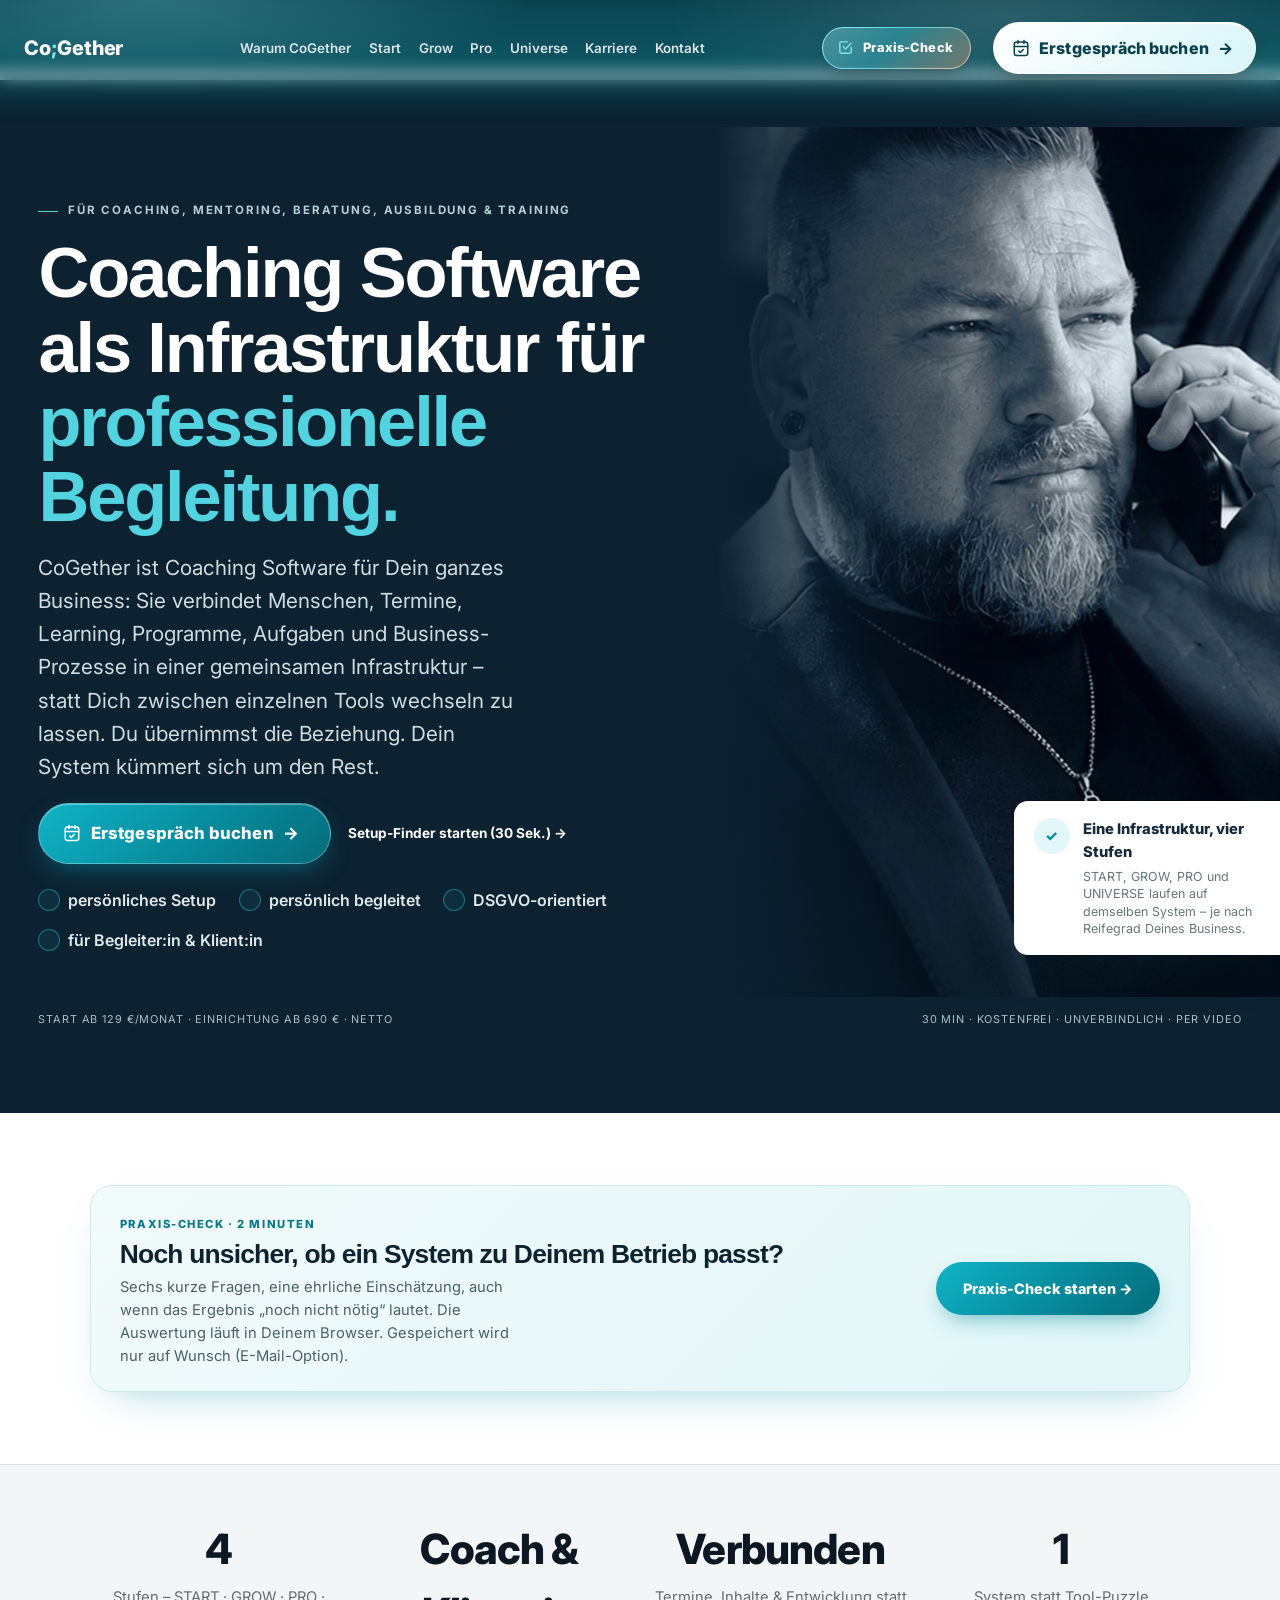
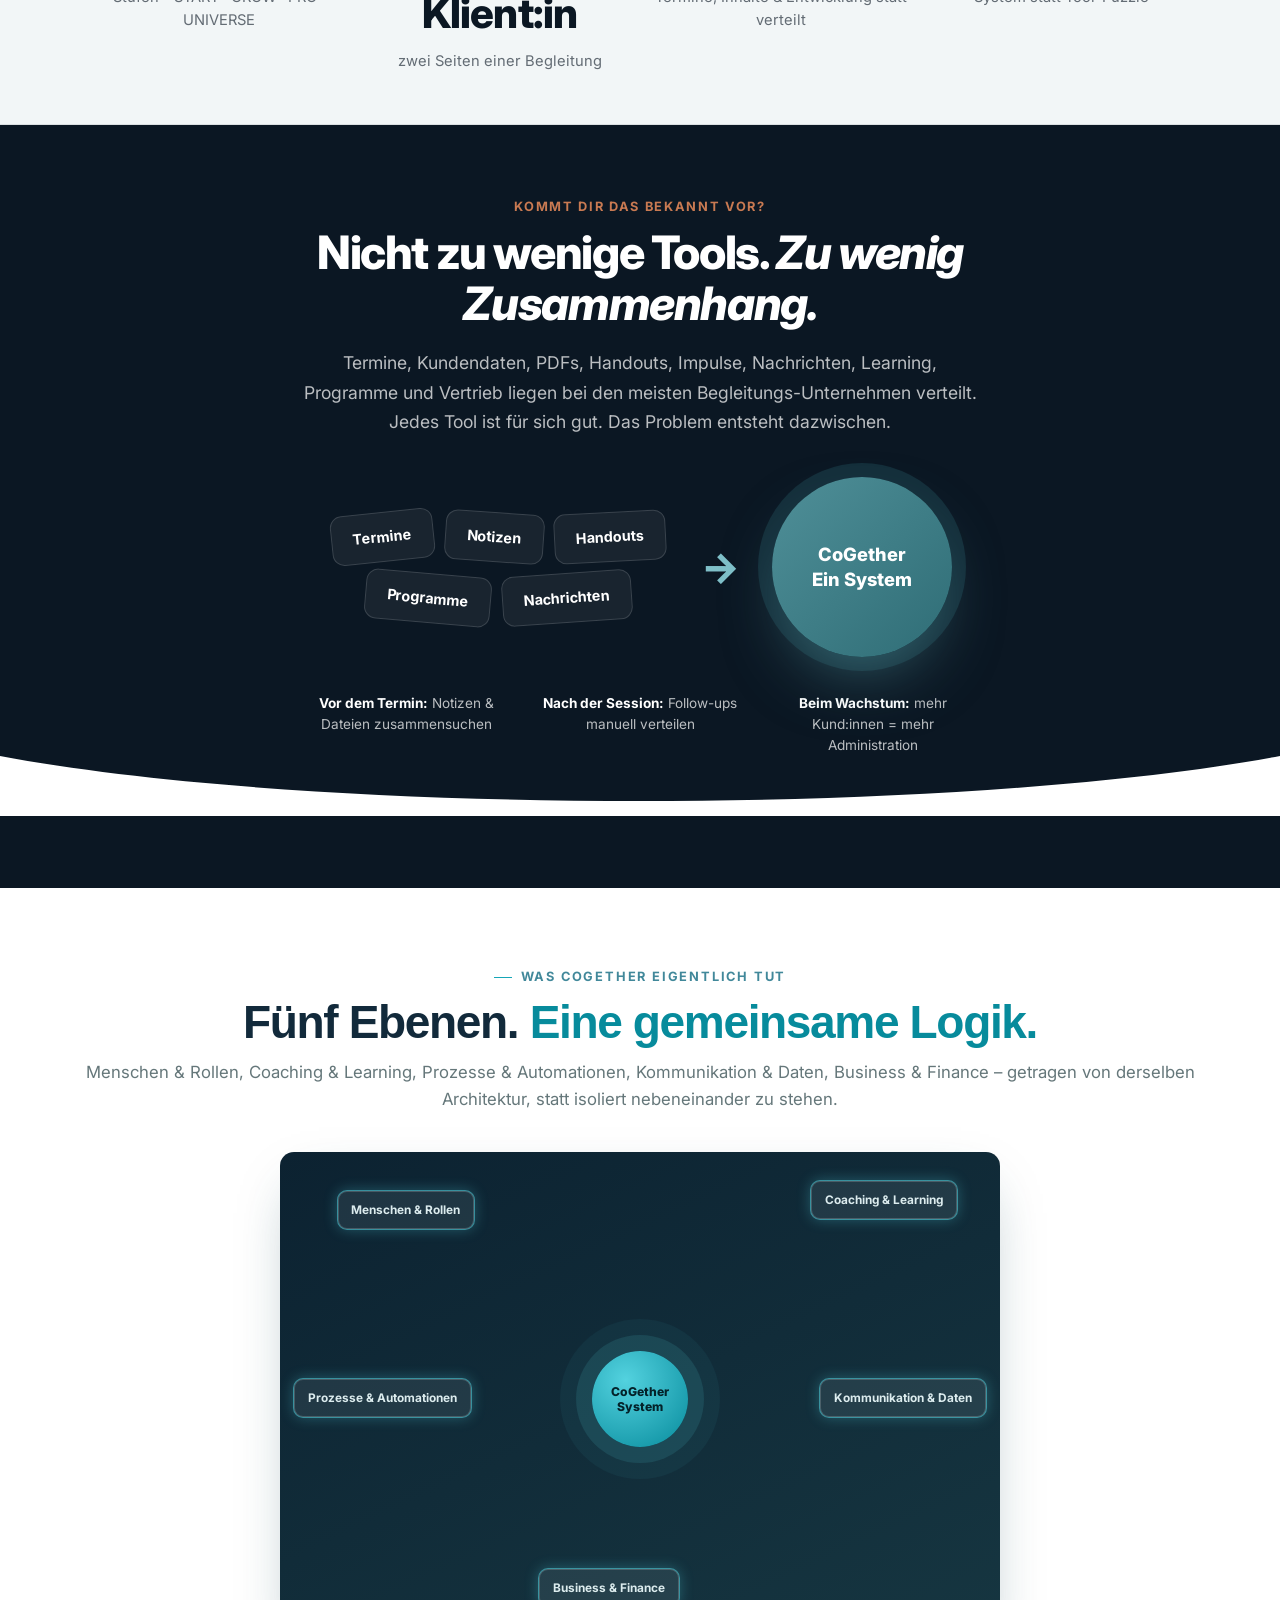
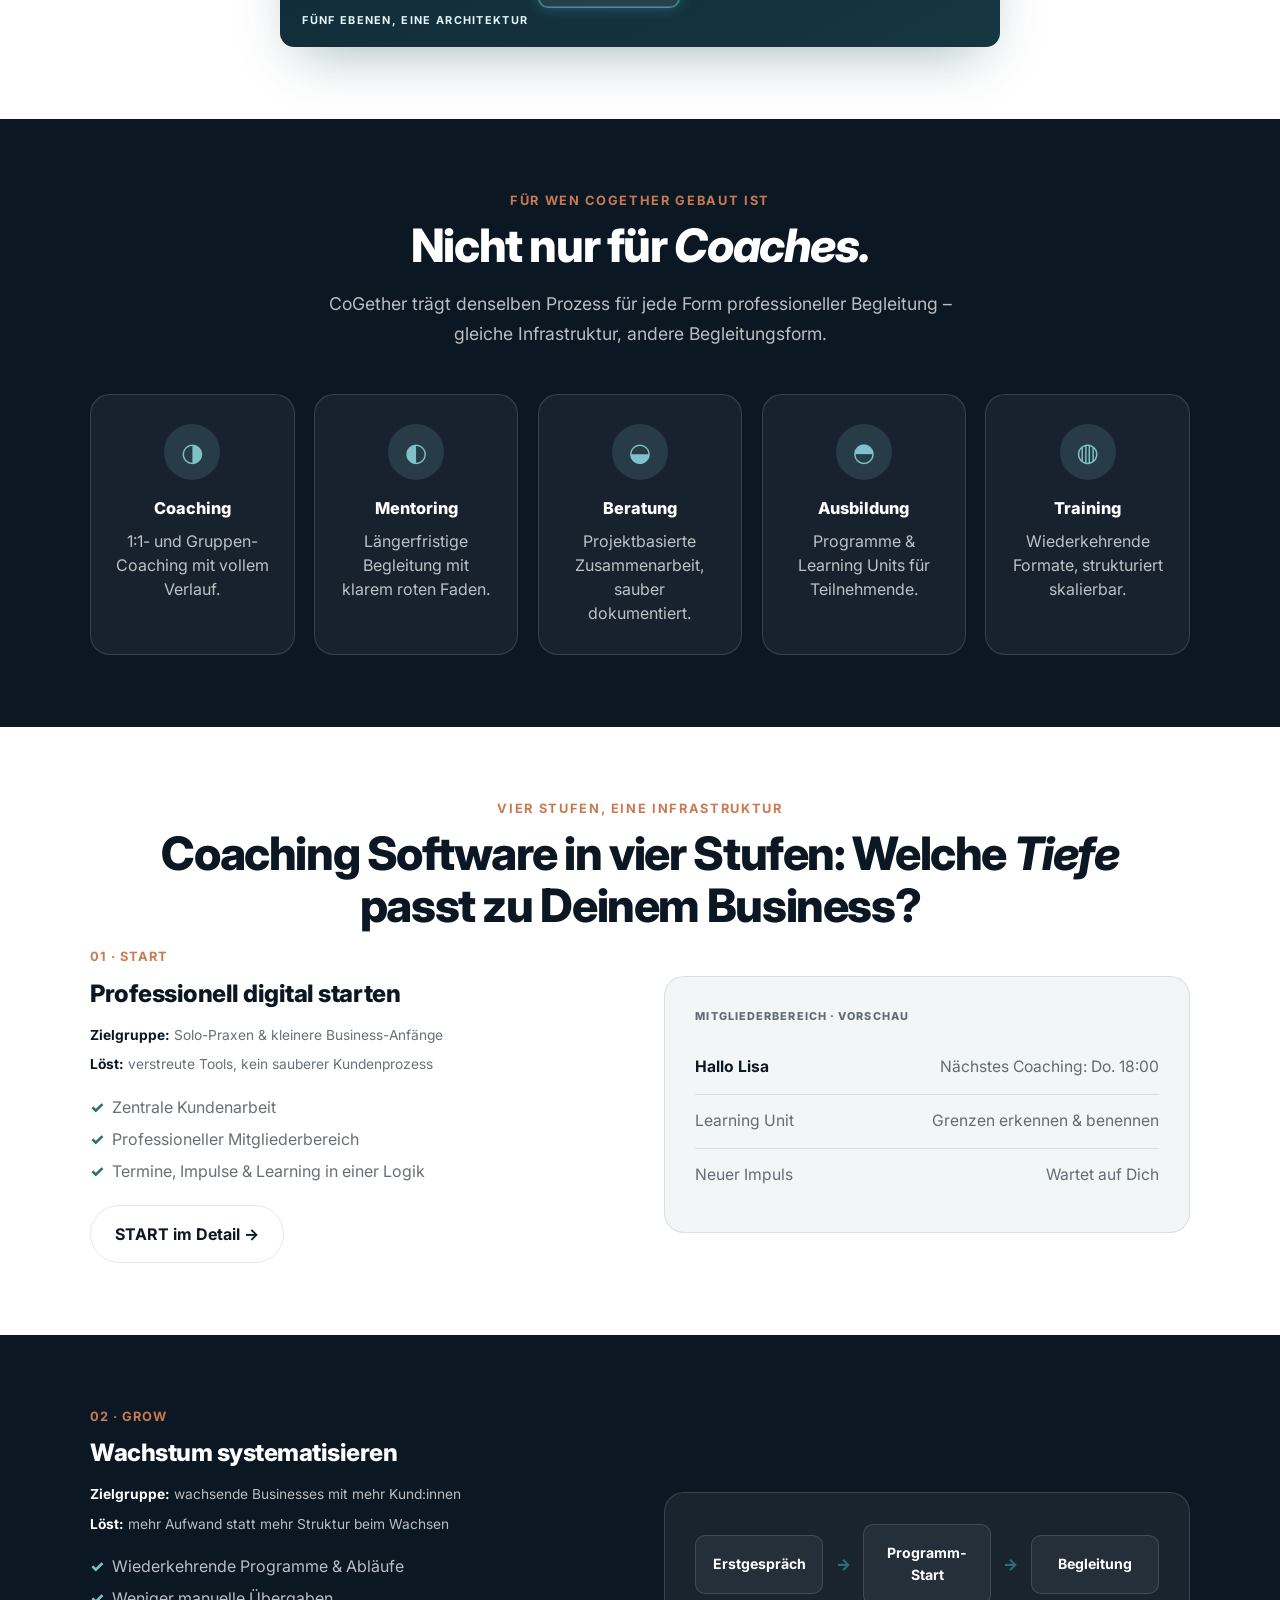
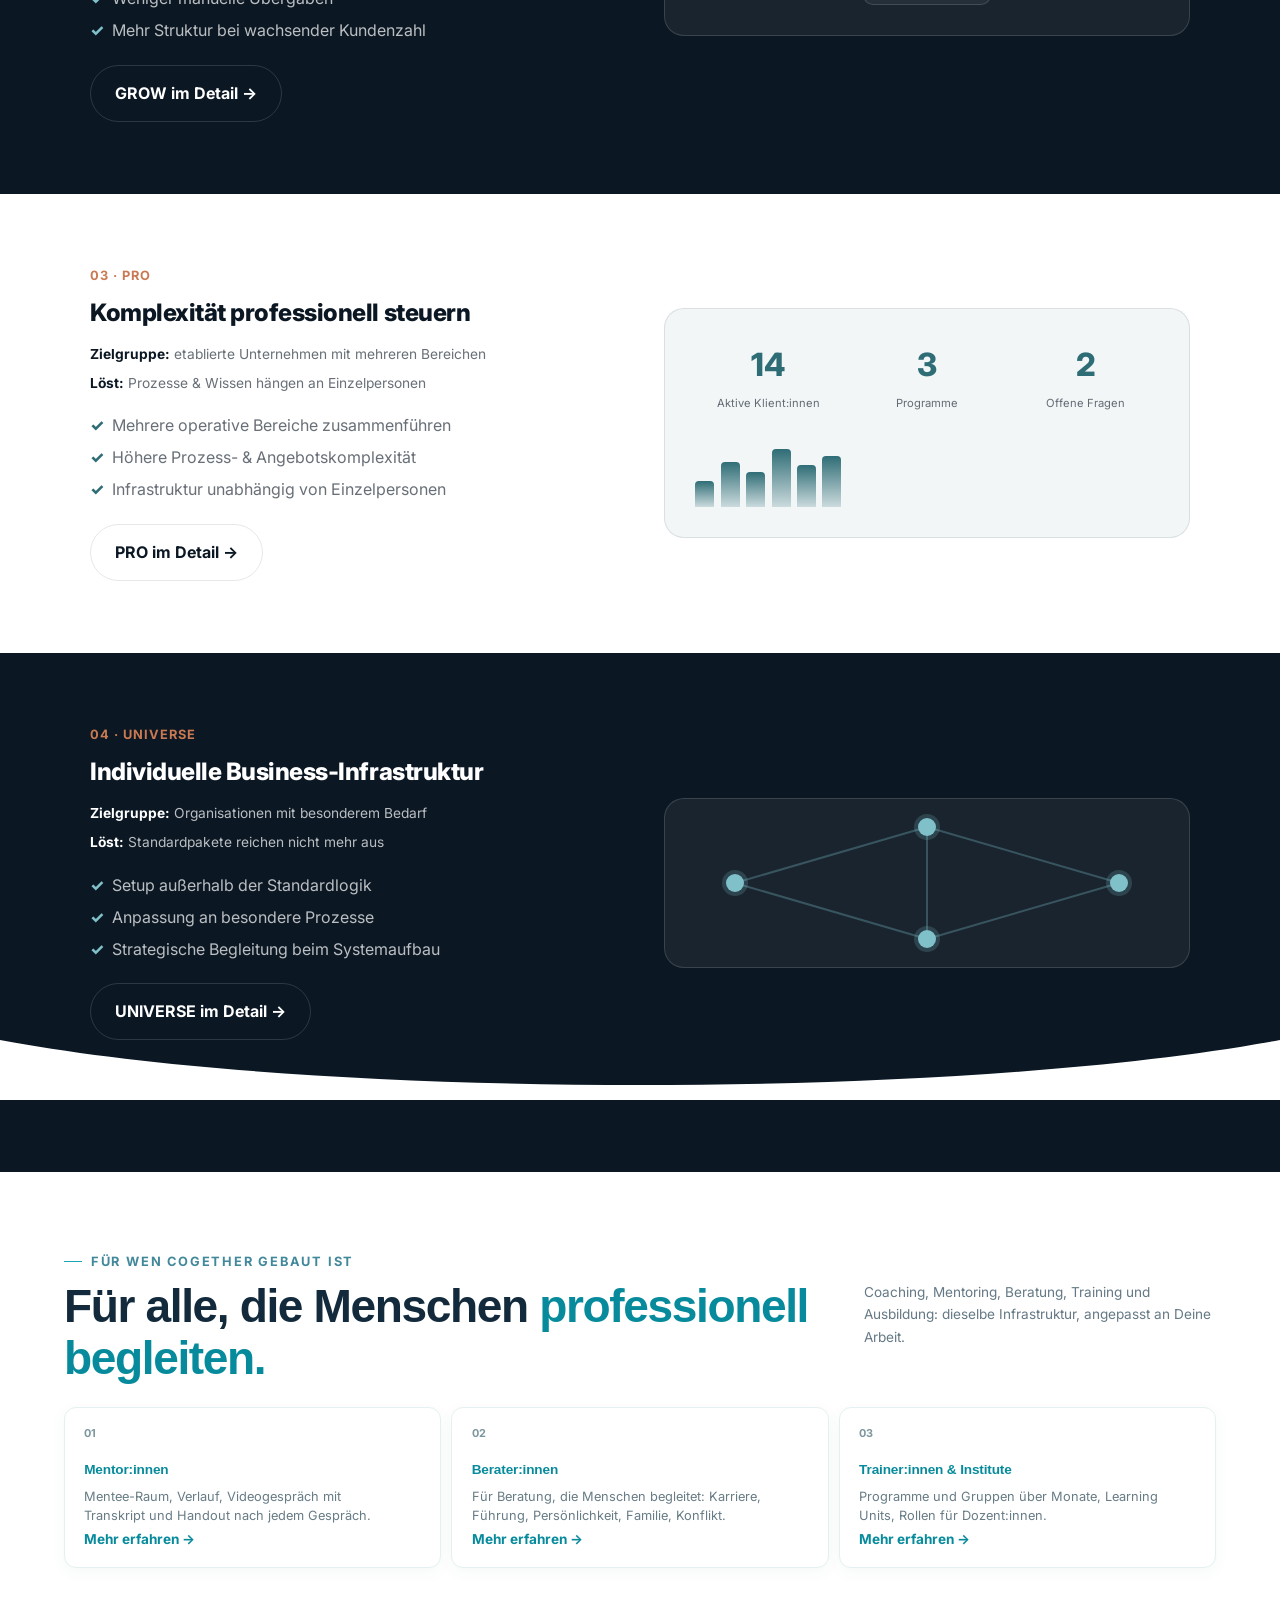
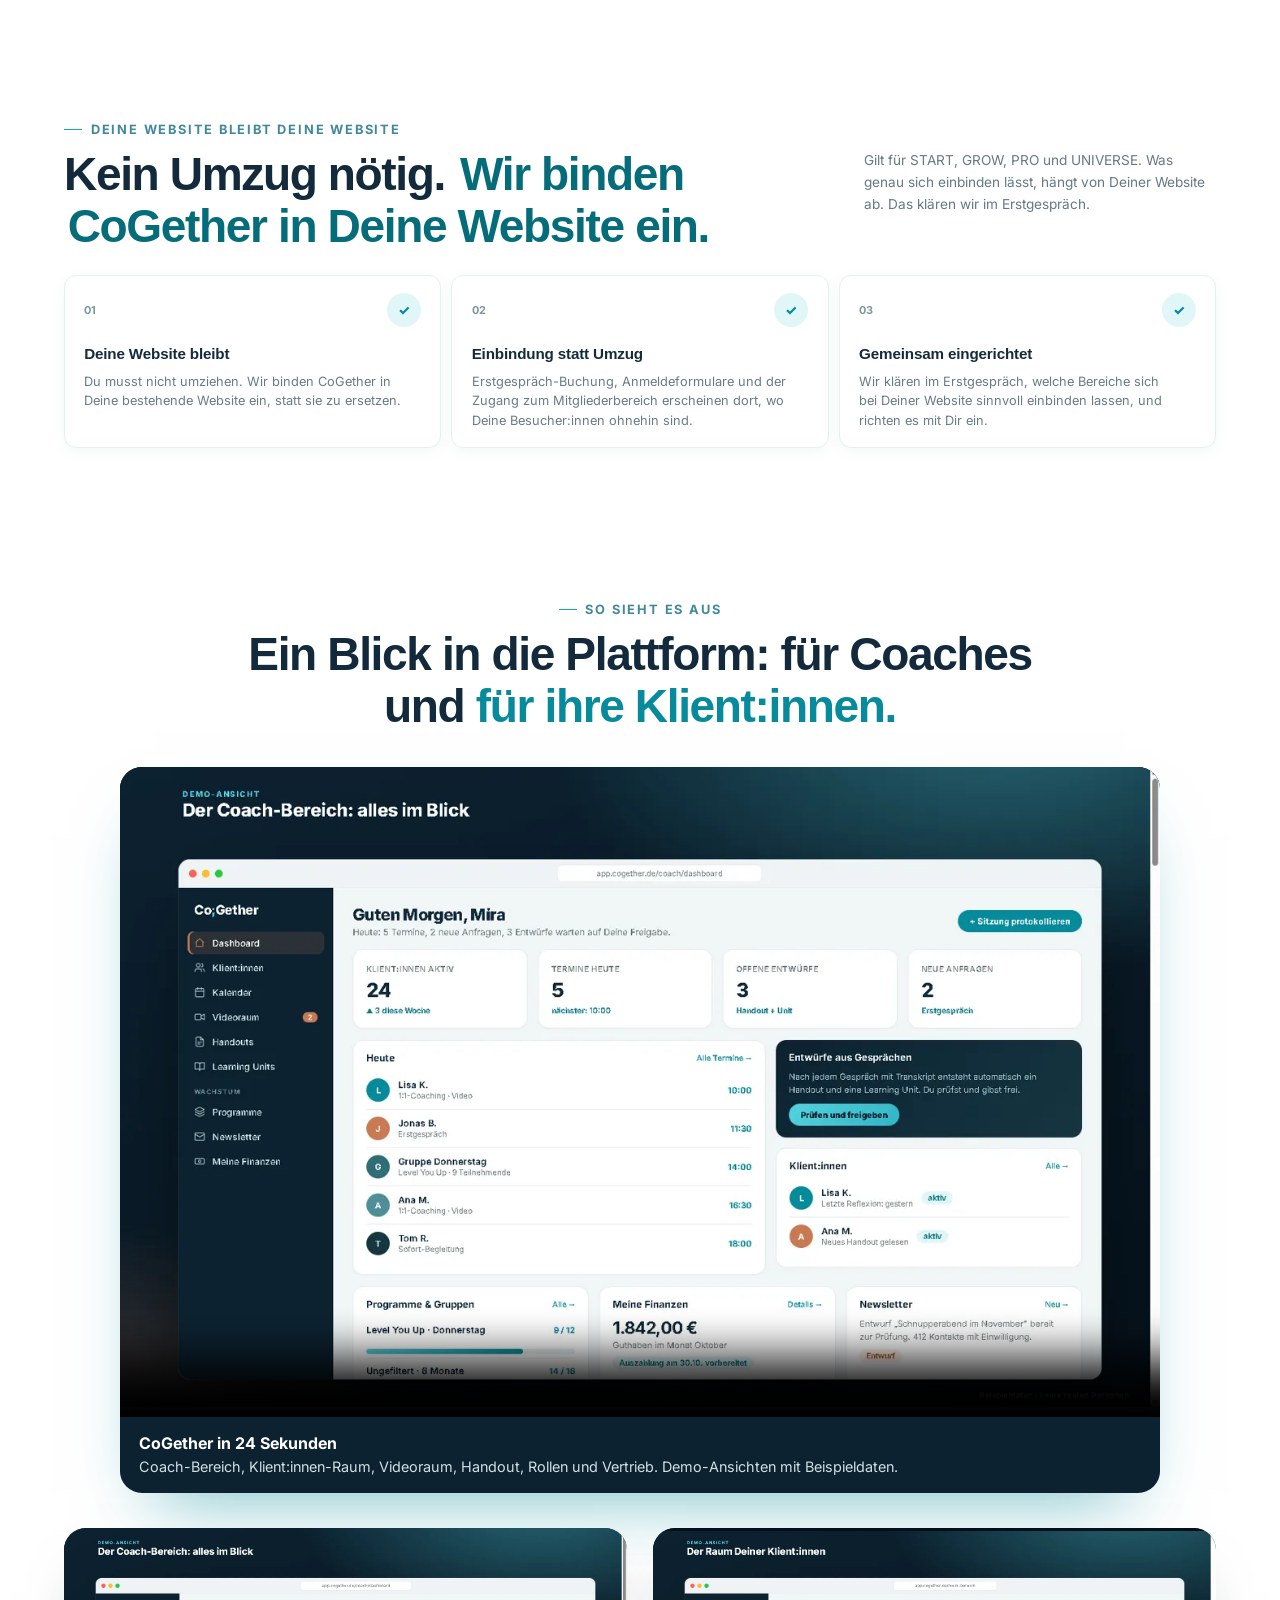
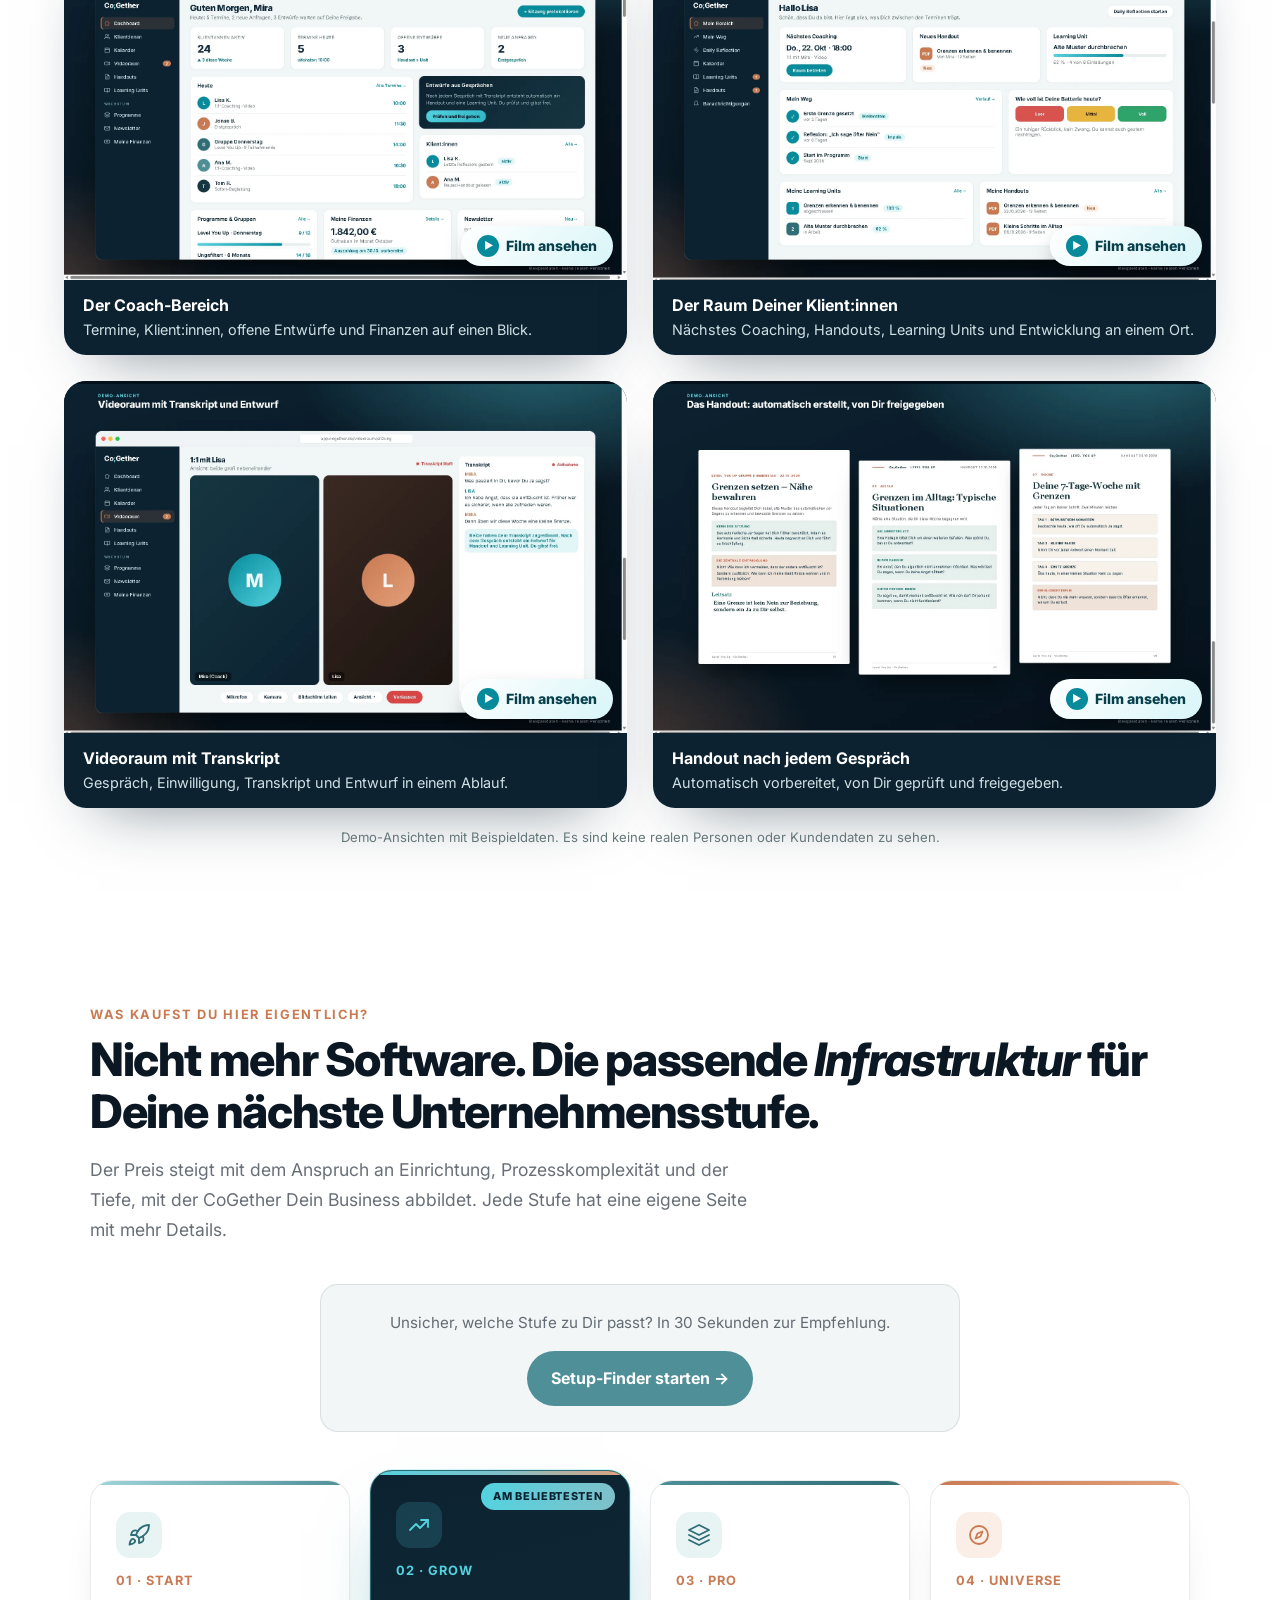
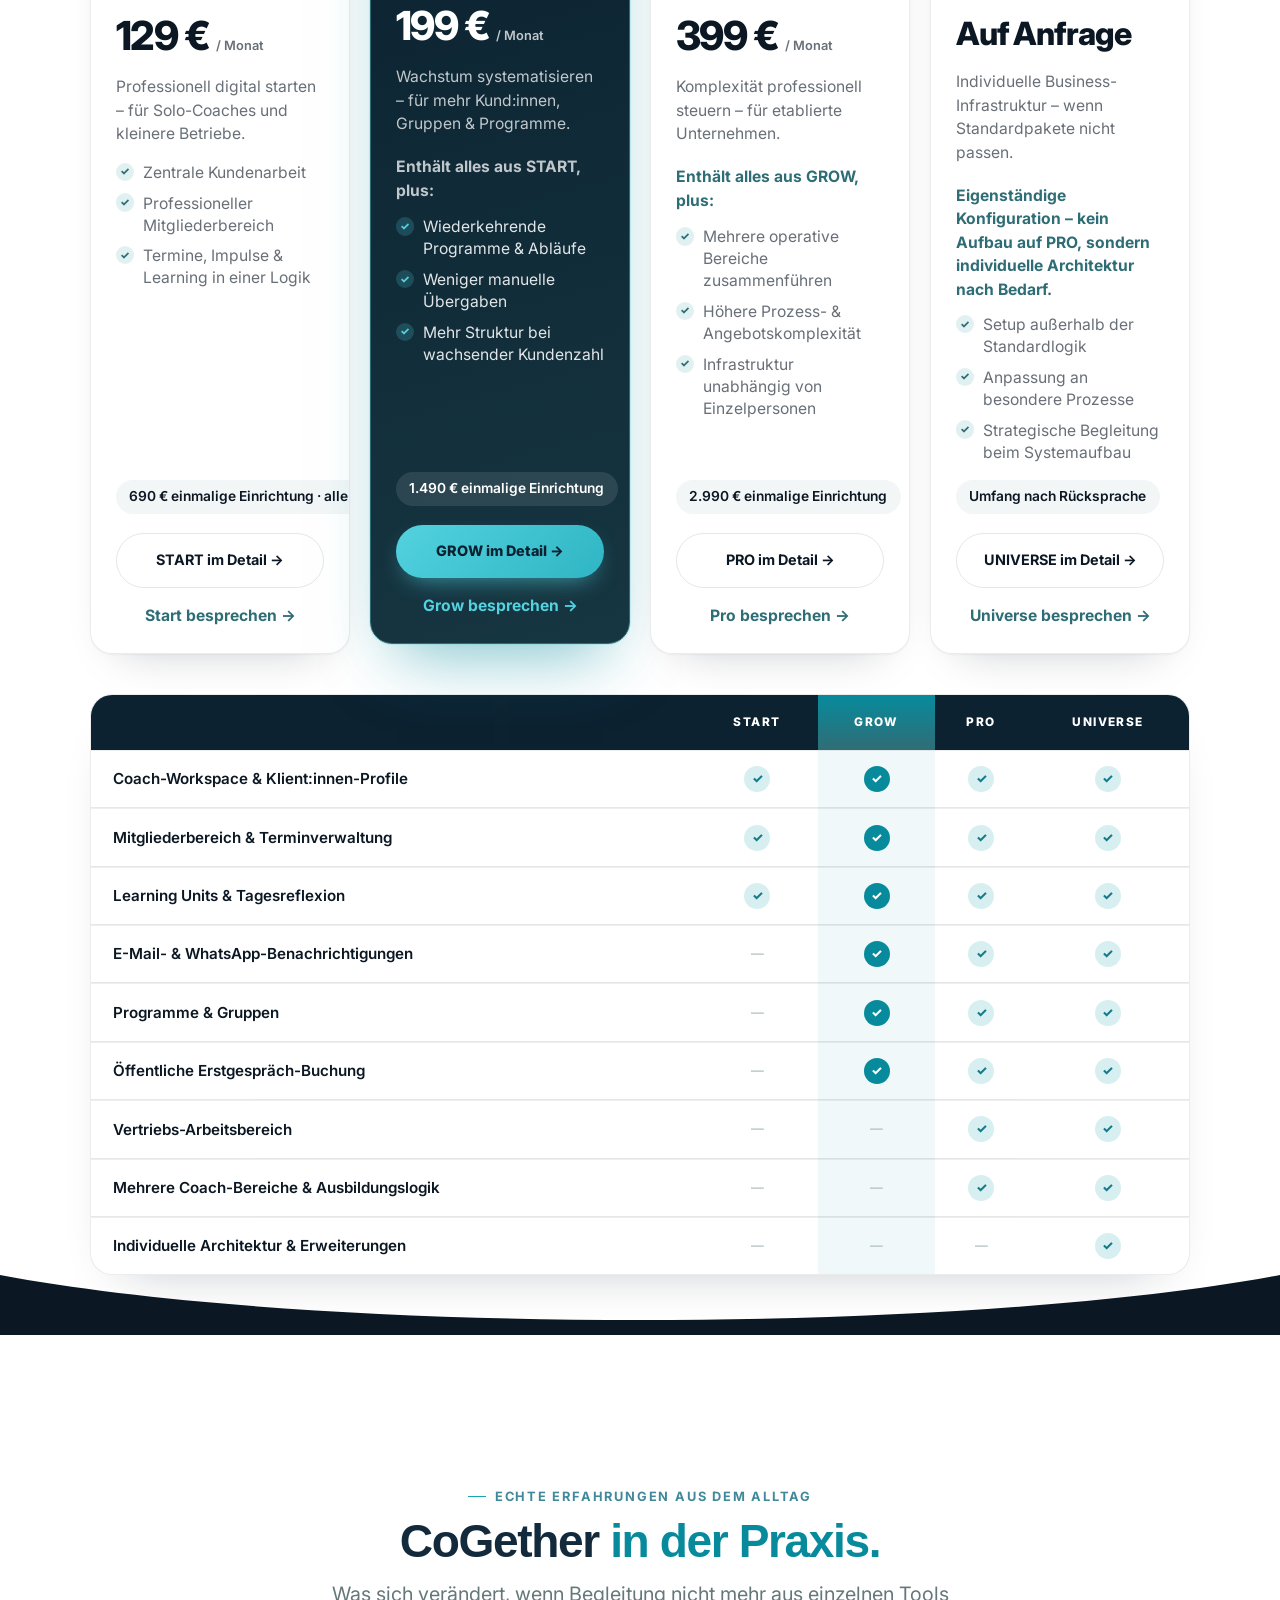
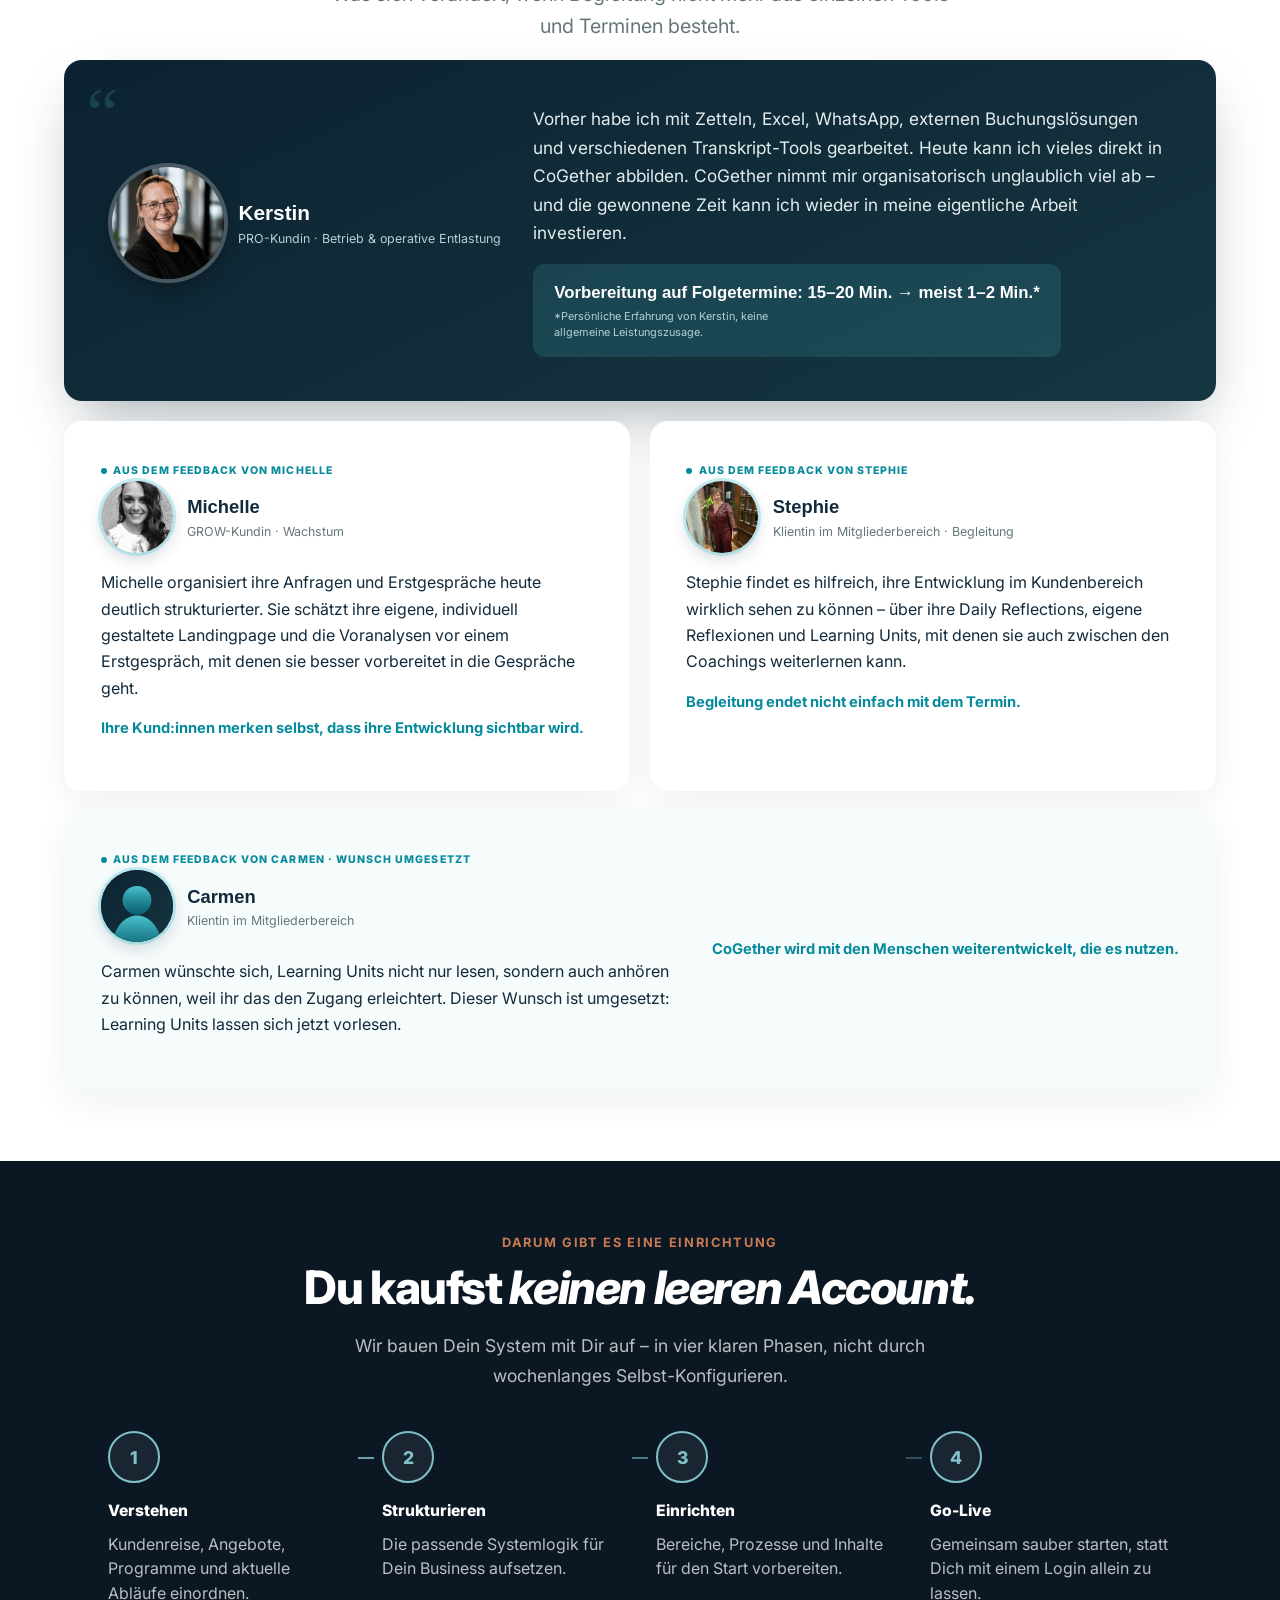
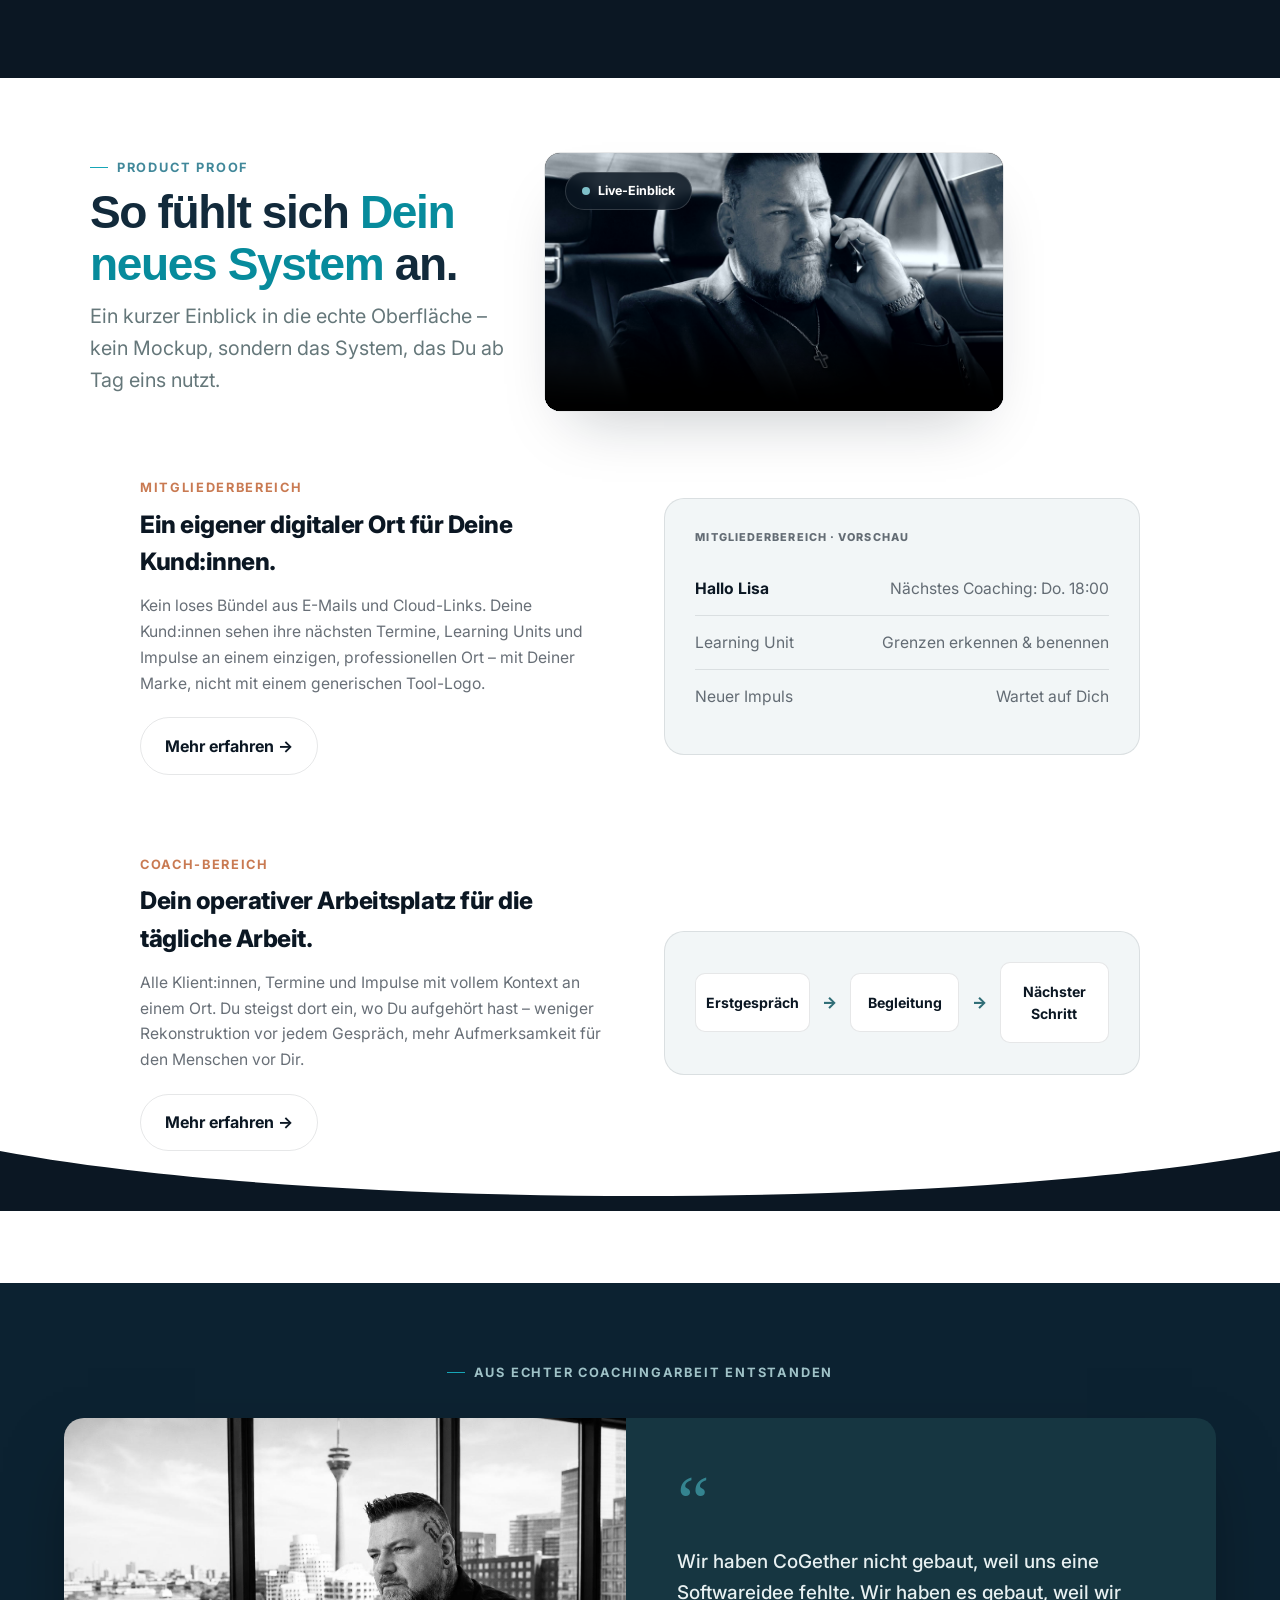
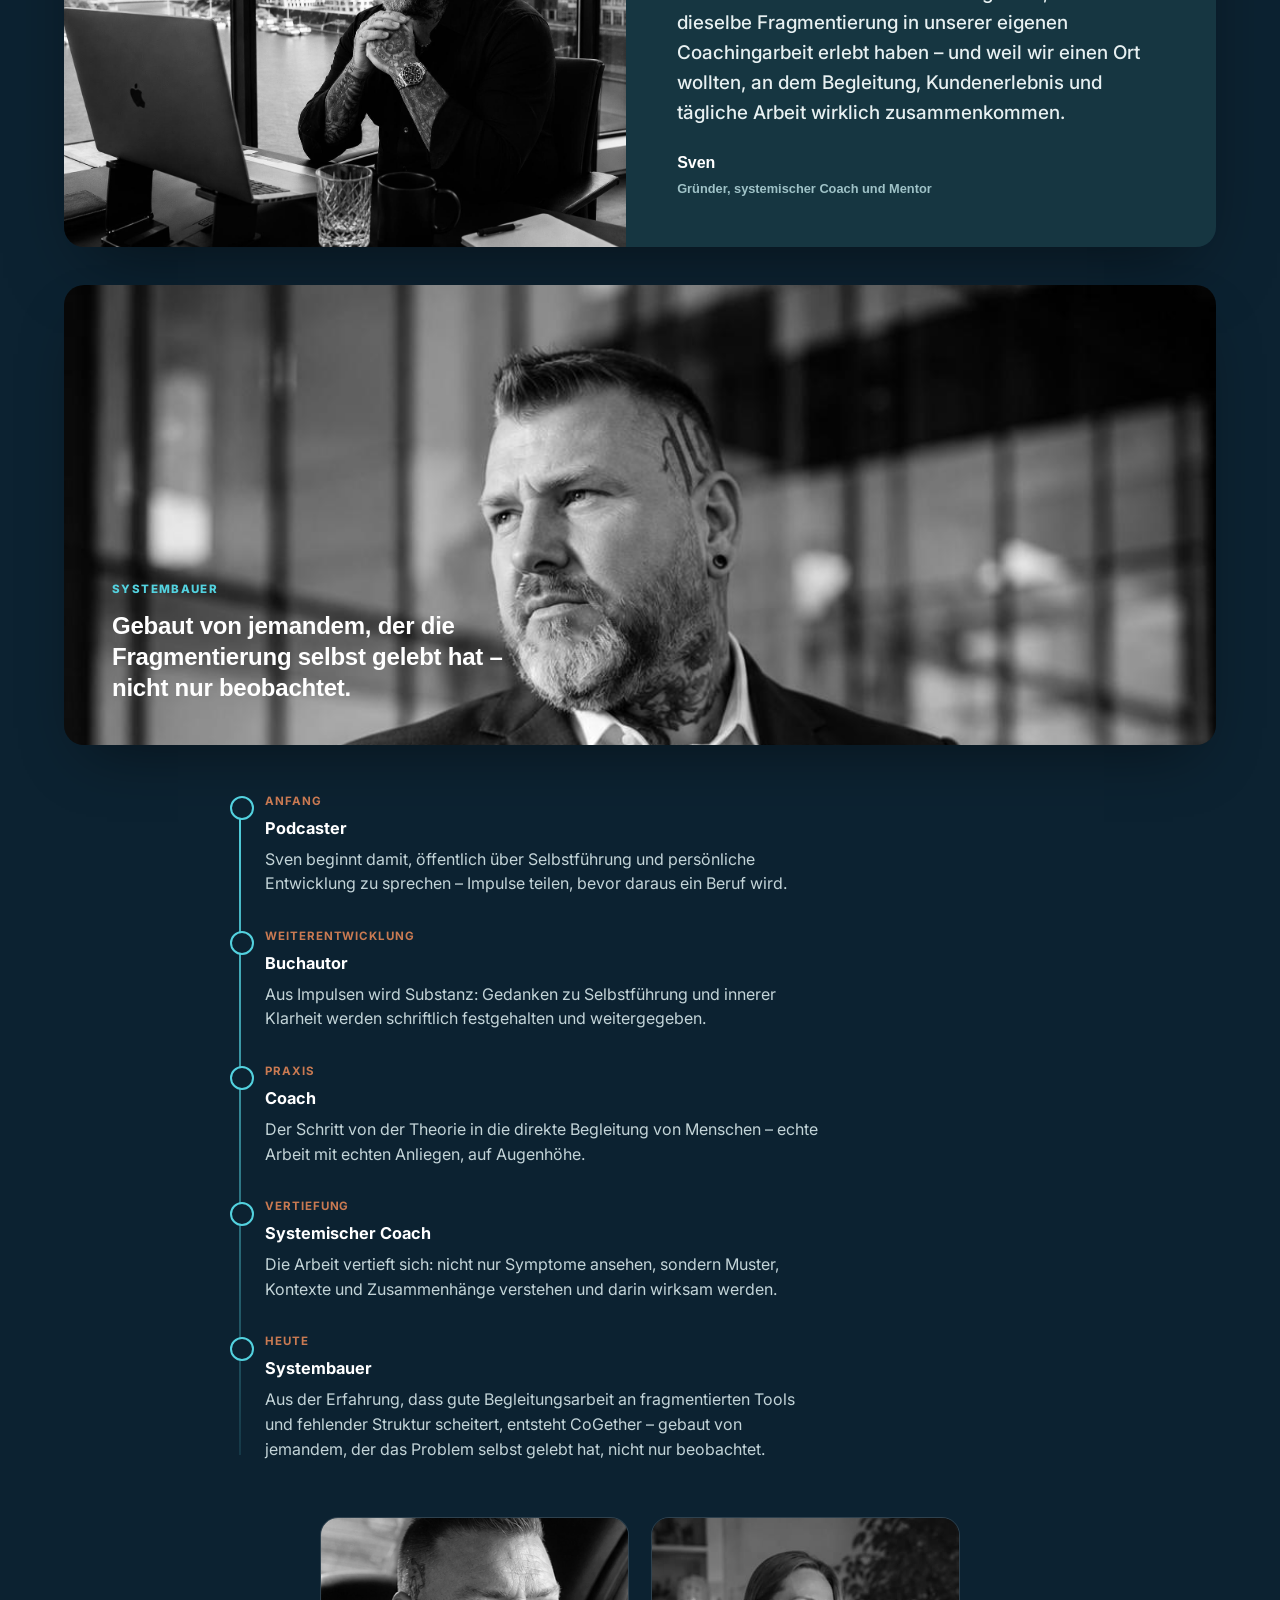
==== index.html @ 4ee47f28 "Verlinkung: Die CoGether-Welt untereinander Co-Authored-By: Claude Sonnet 5.5 <noreply@anthropic.com" ====
<!doctype html>
<html lang="de">
<head>
<meta charset="utf-8">
<meta name="viewport" content="width=device-width, initial-scale=1">
<title>Coaching Software für Coaches &amp; Berater:innen | CoGether</title>
<meta name="description" content="Coaching Software für Kund:innen, Termine, Learning, Programme und Vertrieb in einem System. Für Coaching, Mentoring, Beratung und Ausbildung. Ab 129 €/Monat."><!-- seo-pass:start -->
<meta property="og:locale" content="de_DE">
<meta property="og:type" content="website">
<meta property="og:site_name" content="CoGether Business">
<meta property="og:title" content="Coaching Software für Coaches &amp; Berater:innen | CoGether">
<meta property="og:description" content="Coaching Software für Kund:innen, Termine, Learning, Programme und Vertrieb in einem System. Für Coaching, Mentoring, Beratung und Ausbildung. Ab 129 €/Monat.">
<meta property="og:url" content="https://cogether-software.de/">
<meta property="og:image" content="https://cogether-software.de/assets/img/og-business.png">
<meta property="og:image:width" content="1200">
<meta property="og:image:height" content="630">
<meta property="og:image:alt" content="CoGether – Coaching Software für Coaches, Mentor:innen und Berater:innen">
<meta name="twitter:card" content="summary_large_image">
<meta name="twitter:title" content="Coaching Software für Coaches &amp; Berater:innen | CoGether">
<meta name="twitter:description" content="Coaching Software für Kund:innen, Termine, Learning, Programme und Vertrieb in einem System. Für Coaching, Mentoring, Beratung und Ausbildung. Ab 129 €/Monat.">
<meta name="twitter:image" content="https://cogether-software.de/assets/img/og-business.png">
<!-- seo-pass:end -->

<link rel="icon" href="/favicon.svg" type="image/svg+xml"><link rel="icon" href="/favicon.ico" sizes="48x48"><link rel="apple-touch-icon" href="/apple-touch-icon.png"><link rel="canonical" href="https://cogether-software.de/">




<link rel="preconnect" href="https://fonts.googleapis.com">
<link rel="preconnect" href="https://fonts.gstatic.com" crossorigin>
<link href="https://fonts.googleapis.com/css2?family=Inter:wght@400;500;600;700;800&display=swap" rel="stylesheet">
<link rel="stylesheet" href="/assets/style.css?v=40">

<script type="application/ld+json">
{
  "@context": "https://schema.org",
  "@type": "SoftwareApplication",
  "name": "CoGether",
  "applicationCategory": "BusinessApplication",
  "operatingSystem": "Web",
  "url": "https://cogether-software.de/",
  "offers": [
    {"@type": "Offer", "name": "Start", "price": "129", "priceCurrency": "EUR", "url": "https://cogether-software.de/start/"},
    {"@type": "Offer", "name": "Grow", "price": "199", "priceCurrency": "EUR", "url": "https://cogether-software.de/grow/"},
    {"@type": "Offer", "name": "Pro", "price": "399", "priceCurrency": "EUR", "url": "https://cogether-software.de/pro/"}
  ]
}
</script>
<script type="application/ld+json">
{
  "@context": "https://schema.org",
  "@type": "FAQPage",
  "mainEntity": [
    {
      "@type": "Question",
      "name": "Was ist Coaching Software?",
      "acceptedAnswer": {"@type": "Answer", "text": "Coaching Software bündelt, was im Coaching-Alltag sonst über viele Tools verteilt ist: Kund:innen, Termine, Notizen, Learning-Inhalte, Programme und Vertrieb. CoGether verbindet diese Bereiche in einem System – für Coaching, Mentoring, Beratung, Ausbildung und Training."}
    },
    {
      "@type": "Question",
      "name": "Für wen ist CoGether gedacht?",
      "acceptedAnswer": {"@type": "Answer", "text": "Für jede Form professioneller Begleitung – Coaching, Mentoring, Beratung, Ausbildung und Training. Nicht nur für Coaches, sondern für alle, die Menschen strukturiert begleiten."}
    },
    {
      "@type": "Question",
      "name": "Welches Paket passt zu mir?",
      "acceptedAnswer": {"@type": "Answer", "text": "Das hängt von Deiner aktuellen Kundenzahl, Arbeitsweise und Prozesskomplexität ab – von START für den professionellen Einstieg bis UNIVERSE für individuelle Architektur. Wir klären das gern im Erstgespräch oder im Setup-Finder."}
    },
    {
      "@type": "Question",
      "name": "Kann ich später wechseln?",
      "acceptedAnswer": {"@type": "Answer", "text": "Ja, jederzeit. Alle Stufen laufen auf derselben Infrastruktur – ein Wechsel bedeutet mehr Konfiguration, kein neues System und kein erneutes Einarbeiten."}
    },
    {
      "@type": "Question",
      "name": "Wie sicher sind die Daten meiner Kund:innen?",
      "acceptedAnswer": {"@type": "Answer", "text": "CoGether ist DSGVO-orientiert aufgebaut. Sensible Inhalte wie private Notizen sind strukturell von der Kundensicht getrennt, nicht nur durch eine Einstellung."}
    },
    {
      "@type": "Question",
      "name": "Wie lange dauert die Einrichtung?",
      "acceptedAnswer": {"@type": "Answer", "text": "Die Einrichtung läuft in vier Schritten: Verstehen, Strukturieren, Einrichten, Go-Live. Du bekommst kein leeres System, sondern ein auf Deine Arbeitsweise zugeschnittenes Setup."}
    },
    {
      "@type": "Question",
      "name": "Wie läuft ein Erstgespräch ab?",
      "acceptedAnswer": {"@type": "Answer", "text": "30 Minuten, kostenfrei, unverbindlich, per Video. Wir schauen gemeinsam auf Deine Ausgangslage und klären, welche Stufe und welches Setup zu Dir passen."}
    }
  ]
}
</script>
<!-- seo-pass:start -->
<script type="application/ld+json">
{
 "@context": "https://schema.org",
 "@graph": [
  {
   "@type": "Organization",
   "@id": "https://cogether-software.de/#organization",
   "name": "CoGether",
   "alternateName": ["Co Gether", "CoGether Business"],
   "url": "https://cogether.de/",
   "logo": {
    "@type": "ImageObject",
    "url": "https://cogether.de/wp-content/uploads/2026/08/CoGether_Logo.png"
   },
   "sameAs": [
    "https://cogether.de/",
    "https://de.linkedin.com/in/cogether",
    "https://www.instagram.com/cogether_official/"
   ]
  },
  {
   "@type": "WebSite",
   "@id": "https://cogether-software.de/#website",
   "url": "https://cogether-software.de/",
   "name": "CoGether Business",
   "inLanguage": "de-DE",
   "publisher": {
    "@id": "https://cogether-software.de/#organization"
   }
  },
  {
   "@type": "WebPage",
   "@id": "https://cogether-software.de/#webpage",
   "url": "https://cogether-software.de/",
   "name": "Coaching Software für Coaches & Berater:innen | CoGether",
   "description": "Coaching Software für Kund:innen, Termine, Learning, Programme und Vertrieb in einem System. Für Coaching, Mentoring, Beratung und Ausbildung. Ab 129 €/Monat.",
   "inLanguage": "de-DE",
   "isPartOf": {
    "@id": "https://cogether-software.de/#website"
   },
   "about": {
    "@id": "https://cogether-software.de/#organization"
   },
   "primaryImageOfPage": {
    "@type": "ImageObject",
    "url": "https://cogether-software.de/assets/img/og-business.png"
   }
  }
 ]
}
</script>
<!-- seo-pass:end -->
<link rel="sitemap" type="application/xml" href="/sitemap.xml">
</head>
<body class="home">

<header class="site sv2-header">
  <div class="wrap">
    <a class="brand" href="/">Co<span>;</span>Gether <small>Für Coaches, Mentor:innen &amp; Berater:innen</small></a>
    <button class="navtoggle" aria-label="Menü öffnen" aria-expanded="false" id="navtoggle">☰</button>
    <nav class="mainnav" id="mainnav">
      <a href="/warum-cogether/">Warum CoGether</a>
      <a href="/start/">Start</a>
      <a href="/grow/">Grow</a>
      <a href="/pro/">Pro</a>
      <a href="/universe/">Universe</a>
      <a href="/vertrieb/">Karriere</a>
      <a href="/kontakt/">Kontakt</a>
    </nav>
    <a class="sv2-pill-check" href="/praxis-check/?utm_source=menue&amp;utm_medium=button&amp;utm_campaign=coach-check" aria-label="Praxis-Check starten, 2 Minuten"><svg viewBox="0 0 24 24" aria-hidden="true"><path d="M9 11l3 3 8-8"/><path d="M20 12v6a2 2 0 0 1-2 2H6a2 2 0 0 1-2-2V6a2 2 0 0 1 2-2h9"/></svg><span>Praxis-Check</span><small>2 Min.</small></a>
    <a class="sv2-pill-cta js-booking-cta" href="/erstgespraech/"><svg viewBox="0 0 24 24" aria-hidden="true"><rect x="3" y="4" width="18" height="18" rx="3"/><path d="M16 2v4M8 2v4M3 10h18M9 16l2 2 4-4"/></svg><span>Erstgespräch buchen</span><span class="cta-arr" aria-hidden="true">→</span></a>
  </div>
</header>

<!-- 1 HERO -->
<section class="sv2-hero">
  <div class="sv2-hero__inner">
    <div class="sv2-hero__copy">
      <span class="sv2-hero__eyebrow">Für Coaching, Mentoring, Beratung, Ausbildung &amp; Training</span>
      <h1>Coaching Software als Infrastruktur für <em>professionelle Begleitung.</em></h1>
      <p class="sv2-hero__lede">CoGether ist Coaching Software für Dein ganzes Business: Sie verbindet Menschen, Termine, Learning, Programme, Aufgaben und Business-Prozesse in einer gemeinsamen Infrastruktur – statt Dich zwischen einzelnen Tools wechseln zu lassen. Du übernimmst die Beziehung. Dein System kümmert sich um den Rest.</p>
      <div class="sv2-hero__ctas">
        <a class="sv2-pill-cta sv2-pill-cta--lg js-booking-cta" href="/erstgespraech/"><svg viewBox="0 0 24 24" aria-hidden="true"><rect x="3" y="4" width="18" height="18" rx="3"/><path d="M16 2v4M8 2v4M3 10h18M9 16l2 2 4-4"/></svg><span>Erstgespräch buchen</span><span class="cta-arr" aria-hidden="true">→</span></a>
        <a class="sv2-text-link sv2-text-link--light js-qualifier-cta" href="#">Setup-Finder starten (30 Sek.) →</a>
      </div>
      <ul class="sv2h-hero-checks">
        <li>persönliches Setup</li>
        <li>persönlich begleitet</li>
        <li>DSGVO-orientiert</li>
        <li>für Begleiter:in &amp; Klient:in</li>
      </ul>
    </div>
    <div class="sv2-hero__media">
      <img src="/assets/img/sven-portrait.jpg" alt="Sven, Gründer von CoGether" width="900" height="1100" loading="eager">
      <div class="sv2-hero__benefit">
        <span class="sv2-hero__benefit-icon">✓</span>
        <div>
          <h5>Eine Infrastruktur, vier Stufen</h5>
          <p>START, GROW, PRO und UNIVERSE laufen auf demselben System – je nach Reifegrad Deines Business.</p>
        </div>
      </div>
    </div>
  </div>
  <div class="sv2-hero__bottom">
    <span>START ab 129&nbsp;€/Monat · Einrichtung ab 690&nbsp;€ · netto</span>
    <span>30 Min · kostenfrei · unverbindlich · per Video</span>
  </div>
</section>

<!-- PRAXIS-CHECK HINWEIS -->
<section class="pc-teaser" aria-labelledby="pc-teaser-h">
  <div class="wrap pc-teaser__inner">
    <div class="pc-teaser__text">
      <span class="pc-teaser__eyebrow">Praxis-Check · 2 Minuten</span>
      <h2 id="pc-teaser-h">Noch unsicher, ob ein System zu Deinem Betrieb passt?</h2>
      <p>Sechs kurze Fragen, eine ehrliche Einschätzung, auch wenn das Ergebnis „noch nicht nötig“ lautet. Die Auswertung läuft in Deinem Browser. Gespeichert wird nur auf Wunsch (E-Mail-Option).</p>
    </div>
    <a class="pc-teaser__btn" href="/praxis-check/?utm_source=startseite&amp;utm_medium=teaser&amp;utm_campaign=coach-check">Praxis-Check starten →</a>
  </div>
</section>

<!-- 2 TRUST/PROOF -->
<section class="statbar">
  <div class="wrap statbar__grid">
    <div class="statbar__item"><b>4</b><span>Stufen – START · GROW · PRO · UNIVERSE</span></div>
    <div class="statbar__item"><b>Coach &amp; Klient:in</b><span>zwei Seiten einer Begleitung</span></div>
    <div class="statbar__item"><b>Verbunden</b><span>Termine, Inhalte &amp; Entwicklung statt verteilt</span></div>
    <div class="statbar__item"><b>1</b><span>System statt Tool-Puzzle</span></div>
  </div>
</section>

<!-- 3 PROBLEM VISUAL -->
<section class="dark" id="sv2h-problem">
  <div class="wrap" style="text-align:center">
    <span class="kicker">Kommt Dir das bekannt vor?</span>
    <h2 style="max-width:32ch;margin-inline:auto">Nicht zu wenige Tools. <em>Zu wenig Zusammenhang.</em></h2>
    <p class="section-lede" style="margin-inline:auto">Termine, Kundendaten, PDFs, Handouts, Impulse, Nachrichten, Learning, Programme und Vertrieb liegen bei den meisten Begleitungs-Unternehmen verteilt. Jedes Tool ist für sich gut. Das Problem entsteht dazwischen.</p>
    <div class="problem-diagram">
      <div class="problem-diagram__scatter">
        <span class="problem-diagram__chip" style="--r:-6deg">Termine</span>
        <span class="problem-diagram__chip" style="--r:4deg">Notizen</span>
        <span class="problem-diagram__chip" style="--r:-3deg">Handouts</span>
        <span class="problem-diagram__chip" style="--r:5deg">Programme</span>
        <span class="problem-diagram__chip" style="--r:-4deg">Nachrichten</span>
      </div>
      <div class="problem-diagram__arrow">→</div>
      <div class="problem-diagram__core">CoGether<br>Ein System</div>
    </div>
    <div class="problem-diagram__captions">
      <span><strong>Vor dem Termin:</strong> Notizen &amp; Dateien zusammensuchen</span>
      <span><strong>Nach der Session:</strong> Follow-ups manuell verteilen</span>
      <span><strong>Beim Wachstum:</strong> mehr Kund:innen = mehr Administration</span>
    </div>
  </div>
  <div class="wave"><svg viewBox="0 0 1200 60" preserveAspectRatio="none"><path d="M0,0 C300,60 900,60 1200,0 L1200,60 L0,60 Z" fill="#ffffff"></path></svg></div>
</section>

<!-- 4 SYSTEM GRAPHIC -->
<section class="sv2-section">
  <div class="sv2-wrap" style="text-align:center">
    <span class="sv2-eyebrow" style="justify-content:center;display:inline-flex;width:100%">Was CoGether eigentlich tut</span>
    <h2 class="sv2-h2" style="max-width:34ch;margin-inline:auto">Fünf Ebenen. <em>Eine gemeinsame Logik.</em></h2>
    <p class="sv2-lead" style="margin-inline:auto">Menschen &amp; Rollen, Coaching &amp; Learning, Prozesse &amp; Automationen, Kommunikation &amp; Daten, Business &amp; Finance – getragen von derselben Architektur, statt isoliert nebeneinander zu stehen.</p>
    <div class="sv2-system-panel" style="max-width:720px;margin:2.4rem auto 0;aspect-ratio:16/11">
      <div class="sv2-diamond" id="sv2-diamond-home">
        <div class="sv2-diamond-point" style="top:8%;left:8%;--sx:-80px;--sy:50px">Menschen &amp; Rollen</div>
        <div class="sv2-diamond-point" style="top:6%;right:6%;--sx:75px;--sy:-45px">Coaching &amp; Learning</div>
        <div class="sv2-diamond-point" style="top:46%;left:2%;--sx:-95px;--sy:-15px">Prozesse &amp; Automationen</div>
        <div class="sv2-diamond-point" style="top:46%;right:2%;--sx:90px;--sy:20px">Kommunikation &amp; Daten</div>
        <div class="sv2-diamond-point" style="bottom:8%;left:36%;--sx:-30px;--sy:70px">Business &amp; Finance</div>
        <div class="sv2-diamond-point--core">CoGether<br>System</div>
      </div>
      <span class="sv2-system-panel__label">Fünf Ebenen, eine Architektur</span>
    </div>
  </div>
</section>

<!-- 5 USE CASES -->
<section class="dark">
  <div class="wrap" style="text-align:center">
    <span class="kicker">Für wen CoGether gebaut ist</span>
    <h2 style="max-width:32ch;margin-inline:auto">Nicht nur für <em>Coaches.</em></h2>
    <p class="section-lede" style="margin-inline:auto">CoGether trägt denselben Prozess für jede Form professioneller Begleitung – gleiche Infrastruktur, andere Begleitungsform.</p>
    <div class="usecase-grid">
      <div class="usecase-tile"><div class="usecase-tile__icon">◑</div><h4>Coaching</h4><p>1:1- und Gruppen-Coaching mit vollem Verlauf.</p></div>
      <div class="usecase-tile"><div class="usecase-tile__icon">◐</div><h4>Mentoring</h4><p>Längerfristige Begleitung mit klarem roten Faden.</p></div>
      <div class="usecase-tile"><div class="usecase-tile__icon">◒</div><h4>Beratung</h4><p>Projektbasierte Zusammenarbeit, sauber dokumentiert.</p></div>
      <div class="usecase-tile"><div class="usecase-tile__icon">◓</div><h4>Ausbildung</h4><p>Programme &amp; Learning Units für Teilnehmende.</p></div>
      <div class="usecase-tile"><div class="usecase-tile__icon">◍</div><h4>Training</h4><p>Wiederkehrende Formate, strukturiert skalierbar.</p></div>
    </div>
  </div>
</section>

<!-- 6 START/GROW/PRO/UNIVERSE NARRATIVE ROWS -->
<section class="tier-stage">
  <div class="wrap">
    <span class="kicker" style="text-align:center;display:block">Vier Stufen, eine Infrastruktur</span>
    <h2 style="text-align:center;max-width:32ch;margin-inline:auto">Coaching Software in vier Stufen: Welche <em>Tiefe</em> passt zu Deinem Business?</h2>
    <div class="showcase tier-showcase">
      <div class="showcase__text">
        <span class="tag">01 · Start</span>
        <h3>Professionell digital starten</h3>
        <div class="tier-meta"><span><b>Zielgruppe:</b> Solo-Praxen &amp; kleinere Business-Anfänge</span><span><b>Löst:</b> verstreute Tools, kein sauberer Kundenprozess</span></div>
        <ul class="tier-row__caps">
          <li>Zentrale Kundenarbeit</li>
          <li>Professioneller Mitgliederbereich</li>
          <li>Termine, Impulse &amp; Learning in einer Logik</li>
        </ul>
        <a class="btn btn-ghost" href="/start/">START im Detail →</a>
      </div>
      <div class="showcase__visual">
        <div class="mockup mockup--client mockup--xl">
          <span class="mockup__label">Mitgliederbereich · Vorschau</span>
          <div class="row"><strong>Hallo Lisa</strong><span>Nächstes Coaching: Do. 18:00</span></div>
          <div class="row"><span>Learning Unit</span><span>Grenzen erkennen &amp; benennen</span></div>
          <div class="row"><span>Neuer Impuls</span><span>Wartet auf Dich</span></div>
        </div>
      </div>
    </div>
  </div>
</section>

<section class="dark tier-stage">
  <div class="wrap">
    <div class="showcase reverse tier-showcase">
      <div class="showcase__visual">
        <div class="mockup mockup--pipeline mockup--xl">
          <div class="step">Erstgespräch</div>
          <span class="arrow">→</span>
          <div class="step">Programm-Start</div>
          <span class="arrow">→</span>
          <div class="step">Begleitung</div>
        </div>
      </div>
      <div class="showcase__text">
        <span class="tag">02 · Grow</span>
        <h3>Wachstum systematisieren</h3>
        <div class="tier-meta"><span><b>Zielgruppe:</b> wachsende Businesses mit mehr Kund:innen</span><span><b>Löst:</b> mehr Aufwand statt mehr Struktur beim Wachsen</span></div>
        <ul class="tier-row__caps">
          <li>Wiederkehrende Programme &amp; Abläufe</li>
          <li>Weniger manuelle Übergaben</li>
          <li>Mehr Struktur bei wachsender Kundenzahl</li>
        </ul>
        <a class="btn btn-ghost" href="/grow/">GROW im Detail →</a>
      </div>
    </div>
  </div>
</section>

<section class="tier-stage">
  <div class="wrap">
    <div class="showcase tier-showcase">
      <div class="showcase__text">
        <span class="tag">03 · Pro</span>
        <h3>Komplexität professionell steuern</h3>
        <div class="tier-meta"><span><b>Zielgruppe:</b> etablierte Unternehmen mit mehreren Bereichen</span><span><b>Löst:</b> Prozesse &amp; Wissen hängen an Einzelpersonen</span></div>
        <ul class="tier-row__caps">
          <li>Mehrere operative Bereiche zusammenführen</li>
          <li>Höhere Prozess- &amp; Angebotskomplexität</li>
          <li>Infrastruktur unabhängig von Einzelpersonen</li>
        </ul>
        <a class="btn btn-ghost" href="/pro/">PRO im Detail →</a>
      </div>
      <div class="showcase__visual">
        <div class="mockup mockup--stats mockup--xl">
          <div class="stat"><b>14</b><span>Aktive Klient:innen</span></div>
          <div class="stat"><b>3</b><span>Programme</span></div>
          <div class="stat"><b>2</b><span>Offene Fragen</span></div>
          <div class="bars"><i style="height:40%"></i><i style="height:70%"></i><i style="height:55%"></i><i style="height:90%"></i><i style="height:65%"></i><i style="height:80%"></i></div>
        </div>
      </div>
    </div>
  </div>
</section>

<section class="dark tier-stage">
  <div class="wrap">
    <div class="showcase reverse tier-showcase">
      <div class="showcase__visual">
        <div class="mockup mockup--network mockup--xl">
          <svg viewBox="0 0 300 120" preserveAspectRatio="none">
            <line pathLength="1" x1="40" y1="60" x2="150" y2="20"></line>
            <line pathLength="1" x1="40" y1="60" x2="150" y2="100"></line>
            <line pathLength="1" x1="150" y1="20" x2="260" y2="60"></line>
            <line pathLength="1" x1="150" y1="100" x2="260" y2="60"></line>
            <line pathLength="1" x1="150" y1="20" x2="150" y2="100"></line>
          </svg>
          <div class="hub" style="--cx:13.33%;--cy:50%;--sx:-46px;--sy:-62px;--i:1"></div>
          <div class="hub" style="--cx:50%;--cy:16.67%;--sx:74px;--sy:58px;--i:2"></div>
          <div class="hub" style="--cx:50%;--cy:83.33%;--sx:-88px;--sy:-44px;--i:3"></div>
          <div class="hub" style="--cx:86.67%;--cy:50%;--sx:-52px;--sy:70px;--i:4"></div>
        </div>
      </div>
      <div class="showcase__text">
        <span class="tag">04 · Universe</span>
        <h3>Individuelle Business-Infrastruktur</h3>
        <div class="tier-meta"><span><b>Zielgruppe:</b> Organisationen mit besonderem Bedarf</span><span><b>Löst:</b> Standardpakete reichen nicht mehr aus</span></div>
        <ul class="tier-row__caps">
          <li>Setup außerhalb der Standardlogik</li>
          <li>Anpassung an besondere Prozesse</li>
          <li>Strategische Begleitung beim Systemaufbau</li>
        </ul>
        <a class="btn btn-ghost" href="/universe/">UNIVERSE im Detail →</a>
      </div>
    </div>
  </div>
  <div class="wave"><svg viewBox="0 0 1200 60" preserveAspectRatio="none"><path d="M0,0 C300,60 900,60 1200,0 L1200,60 L0,60 Z" fill="#ffffff"></path></svg></div>
</section>

<!-- FUER WEN -->
<section class="sv2-modules" id="fuer-wen">
  <div class="sv2-wrap">
    <div class="sv2-modules__heading">
      <div><span class="sv2-eyebrow">Für wen CoGether gebaut ist</span><h2 class="sv2-h2">Für alle, die Menschen <em>professionell begleiten.</em></h2></div>
      <p>Coaching, Mentoring, Beratung, Training und Ausbildung: dieselbe Infrastruktur, angepasst an Deine Arbeit.</p>
    </div>
    <div class="sv2-module-grid">
      <div class="sv2-module">
        <div class="sv2-module__top"><span class="sv2-module__num">01</span></div>
        <h4><a class="sv2-text-link" href="/mentoring-software/" style="display:inline">Mentor:innen</a></h4>
        <p>Mentee-Raum, Verlauf, Videogespräch mit Transkript und Handout nach jedem Gespräch.</p>
        <a class="sv2-text-link" href="/mentoring-software/">Mehr erfahren →</a>
      </div>
      <div class="sv2-module">
        <div class="sv2-module__top"><span class="sv2-module__num">02</span></div>
        <h4><a class="sv2-text-link" href="/software-fuer-berater/" style="display:inline">Berater:innen</a></h4>
        <p>Für Beratung, die Menschen begleitet: Karriere, Führung, Persönlichkeit, Familie, Konflikt.</p>
        <a class="sv2-text-link" href="/software-fuer-berater/">Mehr erfahren →</a>
      </div>
      <div class="sv2-module">
        <div class="sv2-module__top"><span class="sv2-module__num">03</span></div>
        <h4><a class="sv2-text-link" href="/software-fuer-trainer-und-institute/" style="display:inline">Trainer:innen &amp; Institute</a></h4>
        <p>Programme und Gruppen über Monate, Learning Units, Rollen für Dozent:innen.</p>
        <a class="sv2-text-link" href="/software-fuer-trainer-und-institute/">Mehr erfahren →</a>
      </div>
    </div>
  </div>
</section>

<!-- EIGENE WEBSITE -->
<section class="sv2-modules" id="eigene-website">
  <div class="sv2-wrap">
    <div class="sv2-modules__heading">
      <div><span class="sv2-eyebrow">Deine Website bleibt Deine Website</span><h2 class="sv2-h2">Kein Umzug nötig. <em class="key">Wir binden CoGether in Deine Website ein.</em></h2></div>
      <p>Gilt für START, GROW, PRO und UNIVERSE. Was genau sich einbinden lässt, hängt von Deiner Website ab. Das klären wir im Erstgespräch.</p>
    </div>
    <div class="sv2-module-grid">
      <div class="sv2-module">
        <div class="sv2-module__top"><span class="sv2-module__num">01</span><span class="sv2-module__icon">✓</span></div>
        <h4>Deine Website bleibt</h4>
        <p>Du musst nicht umziehen. Wir binden CoGether in Deine bestehende Website ein, statt sie zu ersetzen.</p>
      </div>
      <div class="sv2-module">
        <div class="sv2-module__top"><span class="sv2-module__num">02</span><span class="sv2-module__icon">✓</span></div>
        <h4>Einbindung statt Umzug</h4>
        <p>Erstgespräch-Buchung, Anmeldeformulare und der Zugang zum Mitgliederbereich erscheinen dort, wo Deine Besucher:innen ohnehin sind.</p>
      </div>
      <div class="sv2-module">
        <div class="sv2-module__top"><span class="sv2-module__num">03</span><span class="sv2-module__icon">✓</span></div>
        <h4>Gemeinsam eingerichtet</h4>
        <p>Wir klären im Erstgespräch, welche Bereiche sich bei Deiner Website sinnvoll einbinden lassen, und richten es mit Dir ein.</p>
      </div>
    </div>
  </div>
</section>

<!-- PRODUKTANSICHTEN -->
<section class="sv2-section sv2-product" aria-labelledby="pshots-h">
  <div class="sv2-wrap">
    <span class="sv2-eyebrow" style="justify-content:center;display:inline-flex;width:100%">So sieht es aus</span>
    <h2 class="sv2-h2" id="pshots-h" style="text-align:center;max-width:34ch;margin-inline:auto">Ein Blick in die Plattform: für Coaches und <em>für ihre Klient:innen.</em></h2>
    <figure class="pfilm"><video controls preload="none" playsinline muted poster="/assets/img/product/film-poster.webp" width="1280" height="800" aria-label="Film: CoGether in 24 Sekunden, vom Coach-Bereich über den Videoraum bis zum Handout"><source src="/assets/video/cogether-film.webm" type="video/webm"><source src="/assets/video/cogether-film.mp4" type="video/mp4">Dein Browser kann das Video nicht abspielen.</video><figcaption><b>CoGether in 24 Sekunden</b>Coach-Bereich, Klient:innen-Raum, Videoraum, Handout, Rollen und Vertrieb. Demo-Ansichten mit Beispieldaten.</figcaption></figure>
    <div class="pshots">
      <figure><img src="/assets/img/product/s1.webp" width="1600" height="1000" alt="Demo-Ansicht des Coach-Bereichs: Dashboard mit Terminen, Klient:innen, Entwürfen aus Gesprächen und Finanzen" loading="lazy" decoding="async"><figcaption><b>Der Coach-Bereich</b>Termine, Klient:innen, offene Entwürfe und Finanzen auf einen Blick.</figcaption></figure>
      <figure><img src="/assets/img/product/s2.webp" width="1600" height="1000" alt="Demo-Ansicht des Klient:innen-Bereichs mit nächstem Coaching, Handout, Learning Unit und Daily Reflection" loading="lazy" decoding="async"><figcaption><b>Der Raum Deiner Klient:innen</b>Nächstes Coaching, Handouts, Learning Units und Entwicklung an einem Ort.</figcaption></figure>
      <figure><img src="/assets/img/product/s3.webp" width="1600" height="1000" alt="Demo-Ansicht des Videoraums mit zwei Teilnehmenden und laufendem Transkript" loading="lazy" decoding="async"><figcaption><b>Videoraum mit Transkript</b>Gespräch, Einwilligung, Transkript und Entwurf in einem Ablauf.</figcaption></figure>
      <figure><img src="/assets/img/product/s4.webp" width="1600" height="1000" alt="Demo-Ansicht eines Handouts mit Kapiteln, Hervorhebungskästen und Wochenplan" loading="lazy" decoding="async"><figcaption><b>Handout nach jedem Gespräch</b>Automatisch vorbereitet, von Dir geprüft und freigegeben.</figcaption></figure>
    </div>
    <p class="pshots__note">Demo-Ansichten mit Beispieldaten. Es sind keine realen Personen oder Kundendaten zu sehen.</p>
  </div>
</section>

<!-- 7 PRICING + COMPARISON -->
<section id="preise">
  <div class="wrap">
    <span class="kicker">Was kaufst Du hier eigentlich?</span>
    <h2>Nicht mehr Software. Die passende <em class="key">Infrastruktur</em> für Deine nächste Unternehmensstufe.</h2>
    <p class="section-lede">Der Preis steigt mit dem Anspruch an Einrichtung, Prozesskomplexität und der Tiefe, mit der CoGether Dein Business abbildet. Jede Stufe hat eine eigene Seite mit mehr Details.</p>
    <div class="qualifier-teaser">
      <p>Unsicher, welche Stufe zu Dir passt? In 30 Sekunden zur Empfehlung.</p>
      <a href="#" class="btn btn-primary js-qualifier-cta">Setup-Finder starten →</a>
    </div>
    <div class="pricing-grid">
      <div class="plan">
        <span class="plan__icon" aria-hidden="true"><svg viewBox="0 0 24 24" fill="none" stroke="currentColor" stroke-width="1.8" stroke-linecap="round" stroke-linejoin="round"><path d="M4.5 16.5c-1.5 1.3-2 5-2 5s3.7-.5 5-2c.7-.8.7-2.1-.1-2.9-.8-.7-2.1-.8-2.9-.1Z"/><path d="m12 15-3-3a22 22 0 0 1 2-3.9A12.9 12.9 0 0 1 22 2c0 2.7-.8 7.5-6 11a22 22 0 0 1-4 2Z"/><path d="M9 12H4s.6-3 2-4c1.6-1.1 5 0 5 0M12 15v5s3-.6 4-2c1.1-1.6 0-5 0-5"/></svg></span>
        <span class="tag">01 · Start</span>
        <div class="price">129&nbsp;€ <small>/ Monat</small></div>
        <p style="color:var(--muted);font-size:.88rem;margin:0">Professionell digital starten – für Solo-Coaches und kleinere Betriebe.</p>
        <ul><li>Zentrale Kundenarbeit</li><li>Professioneller Mitgliederbereich</li><li>Termine, Impulse &amp; Learning in einer Logik</li></ul>
        <div class="setup">690&nbsp;€ einmalige Einrichtung · alle Preise netto</div>
        <a class="btn btn-ghost" href="/start/">START im Detail →</a>
        <a class="btn-link js-booking-cta" href="/erstgespraech/">Start besprechen →</a>
      </div>
      <div class="plan featured">
        <span class="plan__icon" aria-hidden="true"><svg viewBox="0 0 24 24" fill="none" stroke="currentColor" stroke-width="1.8" stroke-linecap="round" stroke-linejoin="round"><path d="M3 17l6-6 4 4 8-8"/><path d="M14 7h7v7"/></svg></span>
        <span class="tag">02 · Grow</span>
        <div class="price">199&nbsp;€ <small>/ Monat</small></div>
        <p style="color:var(--muted);font-size:.88rem;margin:0">Wachstum systematisieren – für mehr Kund:innen, Gruppen &amp; Programme.</p>
        <p class="plan-includes">Enthält alles aus START, plus:</p>
        <ul><li>Wiederkehrende Programme &amp; Abläufe</li><li>Weniger manuelle Übergaben</li><li>Mehr Struktur bei wachsender Kundenzahl</li></ul>
        <div class="setup">1.490&nbsp;€ einmalige Einrichtung</div>
        <a class="btn btn-primary" href="/grow/">GROW im Detail →</a>
        <a class="btn-link js-booking-cta" href="/erstgespraech/">Grow besprechen →</a>
      </div>
      <div class="plan">
        <span class="plan__icon" aria-hidden="true"><svg viewBox="0 0 24 24" fill="none" stroke="currentColor" stroke-width="1.8" stroke-linecap="round" stroke-linejoin="round"><path d="m12 2 10 5-10 5L2 7Z"/><path d="m2 12 10 5 10-5"/><path d="m2 17 10 5 10-5"/></svg></span>
        <span class="tag">03 · Pro</span>
        <div class="price">399&nbsp;€ <small>/ Monat</small></div>
        <p style="color:var(--muted);font-size:.88rem;margin:0">Komplexität professionell steuern – für etablierte Unternehmen.</p>
        <p class="plan-includes">Enthält alles aus GROW, plus:</p>
        <ul><li>Mehrere operative Bereiche zusammenführen</li><li>Höhere Prozess- &amp; Angebotskomplexität</li><li>Infrastruktur unabhängig von Einzelpersonen</li></ul>
        <div class="setup">2.990&nbsp;€ einmalige Einrichtung</div>
        <a class="btn btn-ghost" href="/pro/">PRO im Detail →</a>
        <a class="btn-link js-booking-cta" href="/erstgespraech/">Pro besprechen →</a>
      </div>
      <div class="plan">
        <span class="plan__icon" aria-hidden="true"><svg viewBox="0 0 24 24" fill="none" stroke="currentColor" stroke-width="1.8" stroke-linecap="round" stroke-linejoin="round"><circle cx="12" cy="12" r="9"/><path d="m15.5 8.5-2 5-5 2 2-5Z"/></svg></span>
        <span class="tag">04 · Universe</span>
        <div class="price">Auf Anfrage</div>
        <p style="color:var(--muted);font-size:.88rem;margin:0">Individuelle Business-Infrastruktur – wenn Standardpakete nicht passen.</p>
        <p class="plan-includes plan-includes--config">Eigenständige Konfiguration – kein Aufbau auf PRO, sondern individuelle Architektur nach Bedarf.</p>
        <ul><li>Setup außerhalb der Standardlogik</li><li>Anpassung an besondere Prozesse</li><li>Strategische Begleitung beim Systemaufbau</li></ul>
        <div class="setup">Umfang nach Rücksprache</div>
        <a class="btn btn-ghost" href="/universe/">UNIVERSE im Detail →</a>
        <a class="btn-link js-booking-cta" href="/erstgespraech/">Universe besprechen →</a>
      </div>
    </div>

    <p class="compare__hint">Nach rechts wischen für den vollständigen Vergleich →</p>
    <div class="compare">
      <table class="compare__table">
        <thead>
          <tr><th></th><th>Start</th><th>Grow</th><th>Pro</th><th>Universe</th></tr>
        </thead>
        <tbody>
          <tr><td>Coach-Workspace &amp; Klient:innen-Profile</td><td class="y"><span>✓</span></td><td class="y"><span>✓</span></td><td class="y"><span>✓</span></td><td class="y"><span>✓</span></td></tr>
          <tr><td>Mitgliederbereich &amp; Terminverwaltung</td><td class="y"><span>✓</span></td><td class="y"><span>✓</span></td><td class="y"><span>✓</span></td><td class="y"><span>✓</span></td></tr>
          <tr><td>Learning Units &amp; Tagesreflexion</td><td class="y"><span>✓</span></td><td class="y"><span>✓</span></td><td class="y"><span>✓</span></td><td class="y"><span>✓</span></td></tr>
          <tr><td>E-Mail- &amp; WhatsApp-Benachrichtigungen</td><td class="n"><span>—</span></td><td class="y"><span>✓</span></td><td class="y"><span>✓</span></td><td class="y"><span>✓</span></td></tr>
          <tr><td>Programme &amp; Gruppen</td><td class="n"><span>—</span></td><td class="y"><span>✓</span></td><td class="y"><span>✓</span></td><td class="y"><span>✓</span></td></tr>
          <tr><td>Öffentliche Erstgespräch-Buchung</td><td class="n"><span>—</span></td><td class="y"><span>✓</span></td><td class="y"><span>✓</span></td><td class="y"><span>✓</span></td></tr>
          <tr><td>Vertriebs-Arbeitsbereich</td><td class="n"><span>—</span></td><td class="n"><span>—</span></td><td class="y"><span>✓</span></td><td class="y"><span>✓</span></td></tr>
          <tr><td>Mehrere Coach-Bereiche &amp; Ausbildungslogik</td><td class="n"><span>—</span></td><td class="n"><span>—</span></td><td class="y"><span>✓</span></td><td class="y"><span>✓</span></td></tr>
          <tr><td>Individuelle Architektur &amp; Erweiterungen</td><td class="n"><span>—</span></td><td class="n"><span>—</span></td><td class="n"><span>—</span></td><td class="y"><span>✓</span></td></tr>
        </tbody>
      </table>
    </div>
  </div>
  <div class="wave"><svg viewBox="0 0 1200 60" preserveAspectRatio="none"><path d="M0,0 C300,60 900,60 1200,0 L1200,60 L0,60 Z" fill="#0b1723"></path></svg></div>
</section>

<!-- 7B TESTIMONIALS: CO;GETHER IN DER PRAXIS -->
<section class="sv2-testimonials" id="sv2-testimonials-home">
  <div class="sv2-wrap">
    <span class="sv2-eyebrow" style="justify-content:center;display:inline-flex;width:100%">Echte Erfahrungen aus dem Alltag</span>
    <h2 class="sv2-h2" style="text-align:center;max-width:30ch;margin-inline:auto">CoGether <em>in der Praxis.</em></h2>
    <p class="sv2-lead" style="text-align:center;margin-inline:auto;max-width:40rem">Was sich verändert, wenn Begleitung nicht mehr aus einzelnen Tools und Terminen besteht.</p>
    <div class="sv2-testimonials__grid">
      <!-- testimonial-copy: editorially condensed from customer feedback; approval required -->
      <article class="sv2-testimonial sv2-testimonial--kerstin">
        <span class="sv2-testimonial__mark" aria-hidden="true">&ldquo;</span>
        <div>
          <div class="sv2-testimonial__head">
            <img class="sv2-testimonial__portrait" src="/assets/img/testimonial-kerstin.png" alt="Kerstin" width="112" height="112" loading="lazy">
            <div class="sv2-testimonial__id"><strong>Kerstin</strong><span>PRO-Kundin · Betrieb &amp; operative Entlastung</span></div>
          </div>
        </div>
        <div>
          <p class="sv2-testimonial__text">Vorher habe ich mit Zetteln, Excel, WhatsApp, externen Buchungslösungen und verschiedenen Transkript-Tools gearbeitet. Heute kann ich vieles direkt in CoGether abbilden. CoGether nimmt mir organisatorisch unglaublich viel ab – und die gewonnene Zeit kann ich wieder in meine eigentliche Arbeit investieren.</p>
          <div class="sv2-testimonial__metric">
            <b>Vorbereitung auf Folgetermine: 15–20 Min. → meist 1–2 Min.*</b>
            <small>*Persönliche Erfahrung von Kerstin, keine allgemeine Leistungszusage.</small>
          </div>
        </div>
      </article>

      <!-- testimonial-copy: editorially condensed from customer feedback; approval required -->
      <article class="sv2-testimonial sv2-testimonial--michelle">
        <span class="sv2-testimonial__marker">Aus dem Feedback von Michelle</span>
        <div class="sv2-testimonial__head">
          <img class="sv2-testimonial__portrait" src="/assets/img/testimonial-michelle.jpg" alt="Michelle" width="72" height="72" loading="lazy">
          <div class="sv2-testimonial__id"><strong>Michelle</strong><span>GROW-Kundin · Wachstum</span></div>
        </div>
        <p class="sv2-testimonial__text">Michelle organisiert ihre Anfragen und Erstgespräche heute deutlich strukturierter. Sie schätzt ihre eigene, individuell gestaltete Landingpage und die Voranalysen vor einem Erstgespräch, mit denen sie besser vorbereitet in die Gespräche geht.</p>
        <p class="sv2-testimonial__highlight">Ihre Kund:innen merken selbst, dass ihre Entwicklung sichtbar wird.</p>
      </article>

      <!-- testimonial-copy: editorially condensed from customer feedback; approval required -->
      <article class="sv2-testimonial sv2-testimonial--steffi">
        <span class="sv2-testimonial__marker">Aus dem Feedback von Stephie</span>
        <div class="sv2-testimonial__head">
          <img class="sv2-testimonial__portrait" src="/assets/img/testimonial-stephie.jpg" alt="Stephie" width="72" height="72" loading="lazy">
          <div class="sv2-testimonial__id"><strong>Stephie</strong><span>Klientin im Mitgliederbereich · Begleitung</span></div>
        </div>
        <p class="sv2-testimonial__text">Stephie findet es hilfreich, ihre Entwicklung im Kundenbereich wirklich sehen zu können – über ihre Daily Reflections, eigene Reflexionen und Learning Units, mit denen sie auch zwischen den Coachings weiterlernen kann.</p>
        <p class="sv2-testimonial__highlight">Begleitung endet nicht einfach mit dem Termin.</p>
      </article>

      <!-- testimonial-copy: editorially condensed from customer feedback; approval required -->
      <article class="sv2-testimonial sv2-testimonial--carmen">
        <div>
          <span class="sv2-testimonial__marker">Aus dem Feedback von Carmen · Wunsch umgesetzt</span>
          <div class="sv2-testimonial__head">
            <img class="sv2-testimonial__portrait" src="/assets/img/testimonial-carmen-placeholder.svg" alt="Carmen (Profil-Platzhalter)" width="72" height="72" loading="lazy">
            <div class="sv2-testimonial__id"><strong>Carmen</strong><span>Klientin im Mitgliederbereich</span></div>
          </div>
          <p class="sv2-testimonial__text">Carmen wünschte sich, Learning Units nicht nur lesen, sondern auch anhören zu können, weil ihr das den Zugang erleichtert. Dieser Wunsch ist umgesetzt: Learning Units lassen sich jetzt vorlesen.</p>
        </div>
        <p class="sv2-testimonial__highlight" style="margin:0">CoGether wird mit den Menschen weiterentwickelt, die es nutzen.</p>
      </article>
    </div>
  </div>
</section>

<!-- 8 ONBOARDING PROCESS -->
<section class="dark">
  <div class="wrap">
    <span class="kicker" style="text-align:center;display:block">Darum gibt es eine Einrichtung</span>
    <h2 style="text-align:center;max-width:30ch;margin-inline:auto">Du kaufst <em class="key">keinen leeren Account.</em></h2>
    <p class="section-lede" style="text-align:center;margin-inline:auto">Wir bauen Dein System mit Dir auf – in vier klaren Phasen, nicht durch wochenlanges Selbst-Konfigurieren.</p>
    <div class="pipeline">
      <div class="pipeline__step"><div class="pipeline__num">1</div><h4>Verstehen</h4><p>Kundenreise, Angebote, Programme und aktuelle Abläufe einordnen.</p></div>
      <div class="pipeline__step"><div class="pipeline__num">2</div><h4>Strukturieren</h4><p>Die passende Systemlogik für Dein Business aufsetzen.</p></div>
      <div class="pipeline__step"><div class="pipeline__num">3</div><h4>Einrichten</h4><p>Bereiche, Prozesse und Inhalte für den Start vorbereiten.</p></div>
      <div class="pipeline__step"><div class="pipeline__num">4</div><h4>Go-Live</h4><p>Gemeinsam sauber starten, statt Dich mit einem Login allein zu lassen.</p></div>
    </div>
  </div>
</section>

<!-- 9 PRODUCT PROOF -->
<section class="light">
  <div class="wrap sv2h-video-section">
    <div class="sv2h-video-section__text">
      <span class="sv2-eyebrow">Product Proof</span>
      <h2 class="sv2-h2">So fühlt sich <em>Dein neues System</em> an.</h2>
      <p class="sv2-lead">Ein kurzer Einblick in die echte Oberfläche – kein Mockup, sondern das System, das Du ab Tag eins nutzt.</p>
    </div>
    <div class="video-showcase">
      <span class="video-showcase__badge">Live-Einblick</span>
      <video controls preload="metadata" poster="/assets/img/sven-portrait.jpg">
        <source src="https://cogether.de/wp-content/uploads/2026/09/CoGether_Mein-CoGether_Praesentation.mp4" type="video/mp4">
      </video>
    </div>
  </div>
  <div class="wrap" style="margin-top:4rem">
    <div class="showcase">
      <div class="showcase__text">
        <span class="kicker">Mitgliederbereich</span>
        <h3>Ein eigener digitaler Ort für Deine Kund:innen.</h3>
        <p>Kein loses Bündel aus E-Mails und Cloud-Links. Deine Kund:innen sehen ihre nächsten Termine, Learning Units und Impulse an einem einzigen, professionellen Ort – mit Deiner Marke, nicht mit einem generischen Tool-Logo.</p>
        <a class="btn btn-ghost" href="/start/">Mehr erfahren →</a>
      </div>
      <div class="showcase__visual">
        <div class="mockup mockup--client mockup--xl">
          <span class="mockup__label">Mitgliederbereich · Vorschau</span>
          <div class="row"><strong>Hallo Lisa</strong><span>Nächstes Coaching: Do. 18:00</span></div>
          <div class="row"><span>Learning Unit</span><span>Grenzen erkennen &amp; benennen</span></div>
          <div class="row"><span>Neuer Impuls</span><span>Wartet auf Dich</span></div>
        </div>
      </div>
    </div>

    <div class="showcase reverse">
      <div class="showcase__visual">
        <div class="mockup mockup--pipeline mockup--xl">
          <div class="step">Erstgespräch</div>
          <span class="arrow">→</span>
          <div class="step">Begleitung</div>
          <span class="arrow">→</span>
          <div class="step">Nächster Schritt</div>
        </div>
      </div>
      <div class="showcase__text">
        <span class="kicker">Coach-Bereich</span>
        <h3>Dein operativer Arbeitsplatz für die tägliche Arbeit.</h3>
        <p>Alle Klient:innen, Termine und Impulse mit vollem Kontext an einem Ort. Du steigst dort ein, wo Du aufgehört hast – weniger Rekonstruktion vor jedem Gespräch, mehr Aufmerksamkeit für den Menschen vor Dir.</p>
        <a class="btn btn-ghost" href="/grow/">Mehr erfahren →</a>
      </div>
    </div>
  </div>
  <div class="wave"><svg viewBox="0 0 1200 60" preserveAspectRatio="none"><path d="M0,0 C300,60 900,60 1200,0 L1200,60 L0,60 Z" fill="#0b1723"></path></svg></div>
</section>

<!-- 10 FOUNDER/TRUST -->
<section class="sv2-founder">
  <div class="sv2-wrap">
    <span class="sv2-eyebrow" style="justify-content:center;display:inline-flex;width:100%;color:#9fc2c7">Aus echter Coachingarbeit entstanden</span>
    <div class="sv2-founder__grid" style="margin-top:1.6rem">
      <div class="sv2-founder__image">
        <img src="/assets/img/sven-founder-2026.png" alt="Sven, Gründer von CoGether, an seinem Arbeitsplatz" loading="lazy">
      </div>
      <div class="sv2-founder__copy">
        <span class="sv2-founder__mark" aria-hidden="true">&ldquo;</span>
        <blockquote>Wir haben CoGether nicht gebaut, weil uns eine Softwareidee fehlte. Wir haben es gebaut, weil wir dieselbe Fragmentierung in unserer eigenen Coachingarbeit erlebt haben – und weil wir einen Ort wollten, an dem Begleitung, Kundenerlebnis und tägliche Arbeit wirklich zusammenkommen.</blockquote>
        <cite>Sven<span>Gründer, systemischer Coach und Mentor</span></cite>
      </div>
    </div>

    <div class="sv2-human-panel">
      <img src="/assets/img/human-photo-2026-08.jpg" alt="Sven, Gründer von CoGether" loading="lazy">
      <div class="sv2-human-panel__text">
        <span>Systembauer</span>
        <p>Gebaut von jemandem, der die Fragmentierung selbst gelebt hat – nicht nur beobachtet.</p>
      </div>
    </div>

    <div class="story">
      <div class="story__track">
        <div class="story__step">
          <span class="y">Anfang</span>
          <h4>Podcaster</h4>
          <p>Sven beginnt damit, öffentlich über Selbstführung und persönliche Entwicklung zu sprechen – Impulse teilen, bevor daraus ein Beruf wird.</p>
        </div>
        <div class="story__step">
          <span class="y">Weiterentwicklung</span>
          <h4>Buchautor</h4>
          <p>Aus Impulsen wird Substanz: Gedanken zu Selbstführung und innerer Klarheit werden schriftlich festgehalten und weitergegeben.</p>
        </div>
        <div class="story__step">
          <span class="y">Praxis</span>
          <h4>Coach</h4>
          <p>Der Schritt von der Theorie in die direkte Begleitung von Menschen – echte Arbeit mit echten Anliegen, auf Augenhöhe.</p>
        </div>
        <div class="story__step">
          <span class="y">Vertiefung</span>
          <h4>Systemischer Coach</h4>
          <p>Die Arbeit vertieft sich: nicht nur Symptome ansehen, sondern Muster, Kontexte und Zusammenhänge verstehen und darin wirksam werden.</p>
        </div>
        <div class="story__step">
          <span class="y">Heute</span>
          <h4>Systembauer</h4>
          <p>Aus der Erfahrung, dass gute Begleitungsarbeit an fragmentierten Tools und fehlender Struktur scheitert, entsteht CoGether – gebaut von jemandem, der das Problem selbst gelebt hat, nicht nur beobachtet.</p>
        </div>
      </div>
    </div>

    <div class="team-grid" style="margin-top:3.5rem">
      <div class="team-card">
        <div class="team-card__photo"><img src="/assets/img/sven-portrait.jpg" alt="Sven, Gründer, systemischer Coach und Mentor" loading="lazy"></div>
        <h3>Sven</h3>
        <p class="team-card__role">Gründer, systemischer Coach und Mentor</p>
        <p class="team-card__text">Klare Spiegelung, Verantwortung und Selbstführung – auch dort, wo es unbequem wird.</p>
      </div>
      <div class="team-card">
        <div class="team-card__photo"><img src="/assets/img/angie-portrait.jpg" alt="Angie, Wegbegleiterin und Mentorin bei CoGether" loading="lazy"></div>
        <h3>Angie</h3>
        <p class="team-card__role">Wegbegleiterin und Mentorin</p>
        <p class="team-card__text">Verstehen statt bewerten – und herausfinden, was Du selbst eigentlich brauchst.</p>
      </div>
    </div>
  </div>
</section>

<!-- 11 FAQ -->
<section>
  <div class="wrap">
    <span class="sv2-eyebrow" style="justify-content:center;display:inline-flex;width:100%">Häufige Fragen</span>
    <h2 class="sv2-h2" style="text-align:center;max-width:28ch;margin-inline:auto">Bevor Du Dich <em>entscheidest.</em></h2>
    <div class="home-faq__list" style="max-width:720px;margin:2rem auto 0;display:flex;flex-direction:column;gap:.8rem">
      <details class="faq-item">
        <summary>Was ist Coaching Software?</summary>
        <p>Coaching Software bündelt, was im Coaching-Alltag sonst über viele Tools verteilt ist: Kund:innen, Termine, Notizen, Learning-Inhalte, Programme und Vertrieb. CoGether verbindet diese Bereiche in einem System – für Coaching, Mentoring, Beratung, Ausbildung und Training. <a href="https://cogether.de/wissen/was-ist-coaching-software/">Mehr dazu im Wissensartikel</a>. Im direkten Vergleich: <a href="/vergleich/clevermemo/">CoGether vs. CleverMemo</a> · <a href="/vergleich/coachaccountable/">CoGether vs. CoachAccountable</a>.</p>
      </details>
      <details class="faq-item">
        <summary>Für wen ist CoGether gedacht?</summary>
        <p>Für jede Form professioneller Begleitung – Coaching, Mentoring, Beratung, Ausbildung und Training. Nicht nur für Coaches, sondern für alle, die Menschen strukturiert begleiten.</p>
      </details>
      <details class="faq-item">
        <summary>Welches Paket passt zu mir?</summary>
        <p>Das hängt von Deiner aktuellen Kundenzahl, Arbeitsweise und Prozesskomplexität ab – von START für den professionellen Einstieg bis UNIVERSE für individuelle Architektur. Wir klären das gern im Erstgespräch oder im Setup-Finder. Oder mach vorab den <a href="/praxis-check/">Praxis-Check</a> (2 Minuten).</p>
      </details>
      <details class="faq-item">
        <summary>Kann ich später wechseln?</summary>
        <p>Ja, jederzeit. Alle Stufen laufen auf derselben Infrastruktur – ein Wechsel bedeutet mehr Konfiguration, kein neues System und kein erneutes Einarbeiten.</p>
      </details>
      <details class="faq-item">
        <summary>Wie sicher sind die Daten meiner Kund:innen?</summary>
        <p>CoGether ist DSGVO-orientiert aufgebaut. Sensible Inhalte wie private Notizen sind strukturell von der Kundensicht getrennt, nicht nur durch eine Einstellung.</p>
      </details>
      <details class="faq-item">
        <summary>Wie lange dauert die Einrichtung?</summary>
        <p>Die Einrichtung läuft in vier Schritten: Verstehen, Strukturieren, Einrichten, Go-Live. Du bekommst kein leeres System, sondern ein auf Deine Arbeitsweise zugeschnittenes Setup.</p>
      </details>
      <details class="faq-item">
        <summary>Wie läuft ein Erstgespräch ab?</summary>
        <p>30 Minuten, kostenfrei, unverbindlich, per Video. Wir schauen gemeinsam auf Deine Ausgangslage und klären, welche Stufe und welches Setup zu Dir passen.</p>
      </details>
    </div>
  </div>
</section>

<!-- 12 FINAL CTA -->
<section class="sv2-cta sv2-section">
  <div class="sv2-wrap" style="max-width:52rem">
    <span class="sv2-eyebrow sv2-eyebrow--light">Der erste Schritt gehört Dir</span>
    <h2 class="sv2-h2" style="color:#fff">Professionelle Begleitung bleibt menschlich. <em>Die Organisation darf das System übernehmen.</em></h2>
    <p style="color:#c3d4d8;font-size:.95rem;line-height:1.65;margin:0 0 1.4rem">Lass uns in einem kurzen, kostenfreien Gespräch schauen, welches Setup zu Deinem Business passt.</p>
    <a class="sv2-pill-cta sv2-pill-cta--lg js-booking-cta" href="/erstgespraech/"><svg viewBox="0 0 24 24" aria-hidden="true"><rect x="3" y="4" width="18" height="18" rx="3"/><path d="M16 2v4M8 2v4M3 10h18M9 16l2 2 4-4"/></svg><span>Erstgespräch buchen</span><span class="cta-arr" aria-hidden="true">→</span></a>
  </div>
</section>

<footer class="sv2-footer">
  <div class="sv2-wrap sv2-footer__main">
    <div class="sv2-footer__brand-block">
      <div class="sv2-footer__brand">Co<span>;</span>Gether</div>
      <p class="sv2-footer__tag">Die Infrastruktur für professionelle Begleitung – Coaching, Mentoring, Beratung, Ausbildung &amp; Training.</p>
    </div>
    <div class="sv2-footer__col">
      <span class="sv2-footer__label">Entdecken</span>
      <a href="/">Home</a>
      <a href="/warum-cogether/">Warum CoGether</a>
      <a href="/kontakt/">Kontakt</a>
      <a href="/vertrieb/">Karriere bei CoGether</a>
    </div>
    <div class="sv2-footer__col">
      <span class="sv2-footer__label">Angebote</span>
      <a href="/start/">Start</a>
      <a href="/grow/">Grow</a>
      <a href="/pro/">Pro</a>
      <a href="/universe/">Universe</a>
    </div>
    <div class="sv2-footer__col">
      <span class="sv2-footer__label">Für wen</span>
      <a href="/mentoring-software/">Für Mentor:innen</a>
      <a href="/software-fuer-berater/">Für Berater:innen</a>
      <a href="/software-fuer-trainer-und-institute/">Für Trainer:innen &amp; Institute</a>
    </div>
    <div class="sv2-footer__col">
      <span class="sv2-footer__label">Die CoGether-Welt</span>
      <a href="https://cogether.de/">Für Menschen</a>
      <a href="https://business.cogether.de/">Für Organisationen</a>
      <a href="https://adhsbegleitung.de/">ADHS Begleitung</a>
      <a href="https://guidanceobservatory.com/">Guidance Observatory</a>
      <a href="https://borderallein.de/">Border Allein</a>
    </div>
    <div class="sv2-footer__col">
      <span class="sv2-footer__label">Rechtliches</span>
      <a href="https://cogether.de/impressum/">Impressum</a>
      <a href="https://cogether.de/datenschutz/">Datenschutz</a>
    </div>
  </div>
  <div class="sv2-wrap sv2-footer__bottom">
    <span>© <span id="y"></span> CoGether Business</span>
    <span>Mit Haltung. Mit Struktur. Gemeinsam.</span>
    <a class="sv2-footer__social" href="https://www.linkedin.com/in/cogether" target="_blank" rel="noopener" aria-label="CoGether auf LinkedIn"><svg viewBox="0 0 24 24" width="18" height="18" aria-hidden="true" fill="currentColor"><path d="M20.45 20.45h-3.56v-5.57c0-1.33-.02-3.04-1.85-3.04-1.85 0-2.14 1.45-2.14 2.94v5.67H9.35V9h3.41v1.56h.05c.48-.9 1.64-1.85 3.37-1.85 3.6 0 4.27 2.37 4.27 5.46v6.28zM5.34 7.43a2.06 2.06 0 1 1 0-4.13 2.06 2.06 0 0 1 0 4.13zM7.12 20.45H3.56V9h3.56v11.45zM22.22 0H1.77C.79 0 0 .77 0 1.73v20.54C0 23.23.79 24 1.77 24h20.45c.98 0 1.78-.77 1.78-1.73V1.73C24 .77 23.2 0 22.22 0z"/></svg></a>
      <a href="https://cogether.de/">Zur Coaching-Plattform</a>
  </div>
</footer>
<script src="/assets/sv2-reveal.js?v=1"></script>
<script>
document.getElementById('y').textContent = new Date().getFullYear();
document.getElementById('navtoggle').addEventListener('click', function(){
  var nav = document.getElementById('mainnav');
  var open = nav.classList.toggle('open');
  this.setAttribute('aria-expanded', open ? 'true' : 'false');
});

// Chaos → system reveal: floating chips get their drift animation and
// the system core "blooms" in once the section enters the viewport.
// Fires once (sv2Reveal handles IntersectionObserver + scroll/resize
// fallback + reduced-motion); see /assets/sv2-reveal.js.
(function(){
  var section = document.getElementById('sv2h-problem');
  if (!section || !window.sv2Reveal) return;
  var chips = section.querySelectorAll('.problem-diagram__chip');
  var core = section.querySelector('.problem-diagram__core');
  window.sv2Reveal(section, function(instant){
    if (instant) { core.classList.add('sv2h-bloom'); return; }
    chips.forEach(function(c){ c.classList.add('sv2h-float'); });
    setTimeout(function(){ core.classList.add('sv2h-bloom'); }, 350);
  });
})();

// System diamond (five-layer architecture): scatter → organize, then a
// brief arrival glow once every point has landed. Own instance/id, same
// robust trigger as /start/.
(function(){
  var diamond = document.getElementById('sv2-diamond-home');
  if (!diamond || !window.sv2Reveal) return;
  window.sv2Reveal(diamond, function(instant){
    diamond.classList.add('is-active');
    if (instant) { diamond.classList.add('is-complete'); return; }
    setTimeout(function(){ diamond.classList.add('is-complete'); }, 950);
  });
})();
// Testimonials: Kerstin appears first, the remaining voices reveal with
// a calm stagger (handled via CSS transition-delay once .is-active
// lands). Fires once, same robust trigger as the rest of the page.
(function(){
  var section = document.getElementById('sv2-testimonials-home');
  if (!section || !window.sv2Reveal) return;
  window.sv2Reveal(section, function(){
    section.classList.add('is-active');
  });
})();
</script>
<script src="/assets/booking-modal.js?v=3" defer></script>
<script src="/assets/qualifier-modal.js?v=3" defer></script>
<script>/* CoGether Herkunftsmessung: ohne Cookies, ohne Speicherung im Browser; nur beim Einstieg von aussen */(function(){try{var r=document.referrer,h="";try{h=r?new URL(r).host:""}catch(e){}var q=new URLSearchParams(location.search);if(h===location.host&&!q.get("utm_source"))return;var id=crypto.randomUUID?crypto.randomUUID():"10000000-1000-4000-8000-100000000000".replace(/[018]/g,function(c){return(c^crypto.getRandomValues(new Uint8Array(1))[0]&15>>c/4).toString(16)});var p=new URLSearchParams({url:location.href,ref:r,vid:id});["utm_source","utm_medium","utm_campaign","utm_content","utm_term"].forEach(function(k){var x=q.get(k);if(x)p.set(k,x)});navigator.sendBeacon("https://cogether.de/wp-json/cogether/v1/growth/beacon?"+p.toString())}catch(e){}})();</script>
<script src="/assets/lightbox.js?v=1" defer></script>
<script src="/assets/network-anim.js?v=2" defer></script>
</body>
</html>
---- assets/style.css ----
:root{
  --ink:#0b1723;
  --ink-soft:#07111b;
  --bg:#ffffff;
  --bg-soft:#f2f6f7;
  --teal:#4f8f98;
  --teal-light:#7fc0c9;
  --teal-deep:#2f6d76;
  --orange:#c97a52;
  --border:rgba(11,23,35,.10);
  --border-dark:rgba(255,255,255,.14);
  --muted:rgba(11,23,35,.62);
  --muted-dark:rgba(255,255,255,.72);
}
*{box-sizing:border-box}
html,body{margin:0;padding:0}
body{
  font-family:'Inter',system-ui,-apple-system,sans-serif;
  background:var(--bg);
  color:var(--ink);
  line-height:1.55;
  -webkit-text-size-adjust:100%;
}
a{color:inherit}
img{max-width:100%;display:block}
.wrap{width:min(1100px,100% - 3rem);margin:0 auto}

header.site{background:#fff;border-bottom:1px solid var(--border);padding:1rem 0;position:sticky;top:0;z-index:50;box-shadow:0 1px 0 rgba(11,23,35,.03)}
header.site .wrap{display:flex;align-items:center;justify-content:space-between;gap:1.4rem;flex-wrap:wrap}
.brand{font-weight:800;font-size:1.25rem;letter-spacing:-.01em;text-decoration:none!important;flex:0 0 auto;color:var(--ink)}
.brand span{color:var(--teal-deep)}
.brand small{display:block;font-size:.6rem;font-weight:600;letter-spacing:.09em;color:var(--muted);text-transform:uppercase;margin-top:.15rem}

.mainnav{display:flex;align-items:center;gap:1.6rem;flex:1;flex-wrap:wrap}
.mainnav a{text-decoration:none!important;font-weight:650;font-size:.92rem;color:rgba(11,23,35,.66)!important;padding:.4rem 0;position:relative}
.mainnav a:after{content:"";position:absolute;left:0;bottom:-.2rem;width:0;height:2px;background:var(--teal-deep);transition:width .2s ease}
.mainnav a:hover:after,.mainnav a[aria-current="page"]:after{width:100%}
.mainnav a[aria-current="page"]{color:var(--ink)!important}
.navtoggle{display:none}

.top-cta{
  display:inline-flex;align-items:center;gap:.4rem;
  background:var(--teal);color:#fff!important;text-decoration:none!important;
  padding:.65rem 1.1rem;border-radius:999px;font-weight:700;font-size:.85rem;
  white-space:nowrap;transition:.2s ease;flex:0 0 auto;
}
.top-cta:hover{background:var(--teal-deep);transform:translateY(-1px)}

@media(max-width:820px){
  .mainnav{display:none;width:100%;order:3;flex-direction:column;align-items:flex-start;gap:.2rem;padding-top:.8rem;border-top:1px solid var(--border);margin-top:.8rem}
  .mainnav.open{display:flex}
  .mainnav a{width:100%;padding:.6rem 0}
  .navtoggle{display:inline-flex;align-items:center;justify-content:center;width:40px;height:40px;border-radius:10px;border:1px solid var(--border);background:transparent;color:var(--ink);cursor:pointer}
}

.hero{
  position:relative;padding:5.5rem 0 0;overflow:hidden;
  background:
    radial-gradient(1100px 550px at 88% -15%,rgba(79,143,152,.30),transparent 60%),
    radial-gradient(700px 400px at 0% 105%,rgba(208,138,103,.12),transparent 60%),
    var(--ink);
}
.hero__grid{display:grid;grid-template-columns:1.15fr .85fr;gap:3rem;align-items:center;padding-bottom:3.5rem}
@media(max-width:900px){.hero__grid{grid-template-columns:1fr;text-align:center}}
.hero__media img{width:100%;aspect-ratio:4/5;object-fit:cover;border-radius:26px;border:1px solid var(--border-dark);box-shadow:0 40px 90px -28px rgba(0,0,0,.65)}
@media(max-width:900px){.hero__media{max-width:300px;margin:0 auto}}
.hero .eyebrow{display:inline-block;color:var(--orange);font-weight:800;font-size:.8rem;letter-spacing:.14em;text-transform:uppercase;margin-bottom:1.2rem}
.hero h1{color:#fff;font-size:clamp(2.3rem,5.2vw,3.8rem);line-height:1.06;letter-spacing:-.03em;margin:0 0 1.3rem;font-weight:800}
.hero .lede{font-size:clamp(1.05rem,1.6vw,1.25rem);color:var(--muted-dark);max-width:640px;margin:0 0 2rem}
@media(max-width:900px){.hero .lede{margin-inline:auto}}
.cta-row{display:flex;gap:.9rem;flex-wrap:wrap;margin-bottom:1.6rem}
@media(max-width:900px){.hero .cta-row{justify-content:center}}
.btn{display:inline-flex;align-items:center;gap:.5rem;text-decoration:none!important;padding:.95rem 1.5rem;border-radius:999px;font-weight:700;font-size:.95rem;transition:.2s ease}
.btn-primary{background:var(--teal);color:#fff!important}
.btn-primary:hover{background:var(--teal-deep);transform:translateY(-2px);box-shadow:0 14px 30px -14px rgba(79,143,152,.5)}
.btn-ghost{border:1px solid var(--border);color:var(--ink)!important}
.btn-ghost:hover{background:rgba(11,23,35,.04)}
.hero .btn-ghost,.plan-hero .btn-ghost,.final-cta .btn-ghost{border-color:var(--border-dark);color:#fff!important}
.hero .btn-ghost:hover,.plan-hero .btn-ghost:hover,.final-cta .btn-ghost:hover{background:rgba(255,255,255,.08)}
.hero .price-hint{color:var(--muted-dark);font-size:.92rem}
.hero .checks{display:flex;flex-wrap:wrap;gap:.6rem 1.4rem;margin-top:1.4rem;padding:0;list-style:none;font-size:.86rem;color:var(--muted-dark)}
@media(max-width:900px){.hero .checks{justify-content:center}}
.hero .checks li:before{content:"✓ ";color:var(--teal-light);font-weight:800}

section{padding:4.5rem 0}
section.alt{background:var(--bg-soft)}
section.light{background:#fff}

/* True dark island (distinct from .alt's light-gray tint) for real alternating light/dark rhythm */
section.dark{background:var(--ink);position:relative}
section.dark h2,section.dark h3,section.dark .showcase__text h3{color:#fff}
section.dark .section-lede{color:var(--muted-dark)}
body.home section.dark .audience-tag{border-color:var(--border-dark);color:#fff;background:rgba(255,255,255,.06)}
section.dark .showcase__text p{color:var(--muted-dark)}
section.dark .tier-row__caps li{color:var(--muted-dark)}
section.dark .tier-row__caps li:before{color:var(--teal-light)}
section.dark .btn-ghost{border-color:var(--border-dark);color:#fff!important}
section.dark .btn-ghost:hover{background:rgba(255,255,255,.08)}
section.dark .pipeline:before{background:linear-gradient(90deg,var(--teal-light),rgba(127,192,201,.15))}
section.dark .pipeline__step{background:var(--ink)}
section.dark .pipeline__num{background:rgba(255,255,255,.06);border-color:var(--teal-light);color:var(--teal-light)}
section.dark .pipeline__step h4{color:#fff}
section.dark .pipeline__step p{color:var(--muted-dark)}
section.dark .founder blockquote{color:#fff}
section.dark .founder cite{color:var(--muted-dark)}
section.dark .founder__photo{border-color:var(--border-dark)}
section.dark .story__track:before{background:linear-gradient(180deg,var(--teal-light),rgba(127,192,201,.12))}
section.dark .story__step:before{background:var(--ink);border-color:var(--teal-light)}
section.dark .story__step h4{color:#fff}
section.dark .story__step p{color:var(--muted-dark)}
section.dark .team-card h3{color:#fff}
section.dark .team-card__role{color:var(--teal-light)}
section.dark .team-card__text{color:var(--muted-dark)}
section.dark .team-card__photo{border-color:var(--border-dark)}
section.dark .mockup{background:rgba(255,255,255,.06);border-color:var(--border-dark)}
section.dark .mockup__label{color:var(--muted-dark)}
section.dark .mockup--client .row{border-bottom-color:rgba(255,255,255,.1)}
section.dark .mockup--client .row strong{color:#fff}
section.dark .mockup--client .row span{color:var(--muted-dark)}
section.dark .mockup--pipeline .step{background:rgba(255,255,255,.05);border-color:var(--border-dark);color:#fff}
section.dark .mockup--stats .stat b{color:var(--teal-light)}
section.dark .mockup--stats .bars i{background:linear-gradient(180deg,var(--teal-light),rgba(127,192,201,.2))}
section.dark .mockup--network .hub{background:var(--teal-light);box-shadow:0 0 0 4px rgba(127,192,201,.2)}
section.dark .mockup--network svg line{stroke:rgba(127,192,201,.35)}

.tag{color:var(--orange);font-weight:700;font-size:.72rem;letter-spacing:.08em;text-transform:uppercase;display:block;margin-bottom:.5rem}
.tier-row__caps{list-style:none;padding:0;margin:0 0 1.4rem;display:flex;flex-direction:column;gap:.5rem}
.tier-row__caps li{padding-left:1.4rem;position:relative;font-size:.92rem;color:var(--muted)}
.tier-row__caps li:before{content:"✓";position:absolute;left:0;color:var(--teal-deep);font-weight:800}

.problem-diagram{display:flex;align-items:center;justify-content:center;gap:2rem;flex-wrap:wrap;max-width:900px;margin:2.5rem auto 0}
.problem-diagram__scatter{display:flex;flex-wrap:wrap;gap:.7rem;justify-content:center;max-width:340px}
.problem-diagram__chip{background:rgba(255,255,255,.06);border:1px solid var(--border-dark);border-radius:12px;padding:.8rem 1.3rem;font-size:.95rem;font-weight:700;color:#fff;transform:rotate(var(--r,0deg))}
.problem-diagram__arrow{font-size:2.6rem;color:var(--teal-light);font-weight:800}
.problem-diagram__core{background:linear-gradient(135deg,var(--teal),var(--teal-deep));color:#fff;border-radius:50%;width:180px;height:180px;flex:0 0 auto;display:flex;align-items:center;justify-content:center;font-weight:800;text-align:center;font-size:1.15rem;line-height:1.35;box-shadow:0 30px 70px -24px rgba(79,143,152,.75)}
.problem-diagram__captions{display:flex;justify-content:center;gap:1.6rem 2.2rem;margin-top:2.2rem;flex-wrap:wrap;max-width:900px;margin-inline:auto}
.problem-diagram__captions span{font-size:.85rem;color:var(--muted-dark);max-width:22ch}
.problem-diagram__captions strong{color:#fff}
@media(max-width:700px){.problem-diagram{flex-direction:column}.problem-diagram__arrow{transform:rotate(90deg)}}
h2{font-size:clamp(1.7rem,3vw,2.5rem);line-height:1.12;letter-spacing:-.025em;margin:0 0 1rem;font-weight:800;color:var(--ink)}
.section-lede{color:var(--muted);max-width:680px;font-size:1.05rem;margin-bottom:2.5rem}
.kicker{color:var(--orange);font-weight:700;font-size:.76rem;letter-spacing:.09em;text-transform:uppercase;margin-bottom:.6rem;display:block}

.grid{display:grid;gap:1.4rem}
.grid-4{grid-template-columns:repeat(4,1fr)}
.grid-3{grid-template-columns:repeat(3,1fr)}
.grid-2{grid-template-columns:repeat(2,1fr)}
@media(max-width:900px){.grid-4{grid-template-columns:repeat(2,1fr)}.grid-3{grid-template-columns:1fr}.grid-2{grid-template-columns:1fr}}
@media(max-width:520px){.grid-4{grid-template-columns:1fr}}

.card{background:#fff;border:1px solid var(--border);border-radius:16px;padding:1.5rem;transition:.2s ease;box-shadow:0 10px 26px -22px rgba(11,23,35,.14)}
.card:hover{border-color:rgba(47,109,118,.4);box-shadow:0 20px 40px -26px rgba(11,23,35,.18);transform:translateY(-2px)}
.card h3{margin:0 0 .5rem;font-size:1.02rem;font-weight:700;color:var(--ink)}
.card p{margin:0;color:var(--muted);font-size:.9rem}

.frag-grid{display:grid;gap:2rem;grid-template-columns:1fr 1fr;max-width:900px;margin:2rem auto 0}
@media(max-width:700px){.frag-grid{grid-template-columns:1fr}}
.frag-col h4{margin:0 0 .9rem;font-size:.82rem;font-weight:700;letter-spacing:.06em;text-transform:uppercase;color:var(--orange)}
.frag-col ul{margin:0;padding:0;list-style:none;display:flex;flex-direction:column;gap:.6rem}
.frag-col li{font-size:.92rem;color:var(--muted);padding-left:1.3rem;position:relative}
.frag-col li:before{content:"—";position:absolute;left:0;color:var(--teal-deep)}

.bento{display:grid;gap:1.2rem;grid-template-columns:repeat(3,1fr);max-width:1000px;margin:0 auto}
@media(max-width:820px){.bento{grid-template-columns:1fr}}
.bento-card{position:relative;overflow:hidden;background:#fff;border:1px solid var(--border);border-radius:20px;padding:1.8rem;transition:.25s ease;box-shadow:0 10px 30px -24px rgba(11,23,35,.14)}
.bento-card:hover{transform:translateY(-3px);border-color:rgba(208,138,103,.45);box-shadow:0 24px 48px -28px rgba(11,23,35,.18)}
.bento-card__icon{width:44px;height:44px;border-radius:12px;background:rgba(208,138,103,.14);color:var(--orange);display:grid;place-items:center;font-weight:800;font-size:1.2rem;margin-bottom:1.1rem}
.bento-card h3{margin:0 0 .6rem;font-size:1.05rem;font-weight:800;color:var(--ink)}
.bento-card p{margin:0;color:var(--muted);font-size:.9rem;line-height:1.6}

.matrix{max-width:760px;margin:0 auto}
.matrix__grid{display:grid;grid-template-columns:1fr 1fr;grid-template-rows:1fr 1fr;gap:.9rem;aspect-ratio:1.5/1}
@media(max-width:640px){.matrix__grid{aspect-ratio:auto}}
.matrix__cell{border-radius:16px;padding:1.4rem;display:flex;flex-direction:column;justify-content:flex-end;border:1px solid var(--border);background:#fff}
.matrix__cell h4{margin:0 0 .4rem;font-size:.95rem;font-weight:800;color:var(--ink)}
.matrix__cell p{margin:0;color:var(--muted);font-size:.82rem;line-height:1.5}
.matrix__cell--highlight{background:linear-gradient(160deg,rgba(79,143,152,.16),rgba(79,143,152,.04));border-color:var(--teal-deep);box-shadow:0 20px 40px -26px rgba(79,143,152,.22)}
.matrix__cell--highlight h4{color:var(--teal-deep)}
.matrix__axis{display:flex;justify-content:space-between;color:var(--muted);font-size:.72rem;font-weight:700;letter-spacing:.06em;text-transform:uppercase;margin-top:1rem}
.matrix__axis-y{writing-mode:vertical-rl;transform:rotate(180deg);position:absolute;left:-2rem;top:0;bottom:0;display:flex;align-items:center;color:var(--muted);font-size:.72rem;font-weight:700;letter-spacing:.06em;text-transform:uppercase}
.matrix__wrap{position:relative;padding-left:1rem}
@media(max-width:640px){.matrix__axis-y{display:none}}

.pipeline{display:grid;grid-template-columns:repeat(4,1fr);gap:1rem;max-width:1080px;margin:0 auto;position:relative}
@media(max-width:900px){.pipeline{grid-template-columns:1fr}}
.pipeline:before{content:"";position:absolute;top:26px;left:5%;right:5%;height:2px;background:linear-gradient(90deg,var(--teal-deep),rgba(47,109,118,.12));z-index:0}
@media(max-width:900px){.pipeline:before{display:none}}
.pipeline__step{position:relative;z-index:1;background:var(--bg);padding:0 .5rem}
.pipeline__num{width:52px;height:52px;border-radius:50%;background:var(--bg-soft);border:2px solid var(--teal-deep);color:var(--teal-deep);display:grid;place-items:center;font-weight:800;font-size:1.1rem;margin-bottom:1rem}
.pipeline__step h4{margin:0 0 .5rem;font-size:.98rem;font-weight:800;color:var(--ink)}
.pipeline__step p{margin:0;color:var(--muted);font-size:.85rem;line-height:1.55}

.system-list{display:grid;gap:.9rem;grid-template-columns:repeat(2,1fr)}
@media(max-width:700px){.system-list{grid-template-columns:1fr}}
.system-item{display:flex;gap:.9rem;padding:1.1rem;border:1px solid var(--border);border-radius:14px;background:#fff;transition:.2s ease}
.system-item:hover{border-color:rgba(47,109,118,.35);background:var(--bg-soft)}
.system-item .n{flex:0 0 auto;width:34px;height:34px;border-radius:50%;background:rgba(79,143,152,.16);color:var(--teal-deep);display:grid;place-items:center;font-weight:800;font-size:.85rem}
.system-item h4{margin:0 0 .3rem;font-size:.95rem;font-weight:700;color:var(--ink)}
.system-item p{margin:0;color:var(--muted);font-size:.85rem}

.pricing-grid{display:grid;gap:1.3rem;grid-template-columns:repeat(4,1fr)}
@media(max-width:1000px){.pricing-grid{grid-template-columns:repeat(2,1fr)}}
@media(max-width:600px){.pricing-grid{grid-template-columns:1fr}}
.plan{position:relative;border:1px solid var(--border);border-radius:18px;padding:1.6rem;background:#fff;display:flex;flex-direction:column;gap:.9rem;transition:.2s ease;box-shadow:0 10px 30px -24px rgba(11,23,35,.14)}
.plan:hover{transform:translateY(-4px);box-shadow:0 24px 48px -26px rgba(11,23,35,.18);border-color:rgba(47,109,118,.4)}
.plan.featured{border-color:var(--teal-deep);background:linear-gradient(160deg,rgba(79,143,152,.10),rgba(79,143,152,.02))}
.plan.featured:before{content:"Am beliebtesten";position:absolute;top:-12px;left:50%;transform:translateX(-50%);background:var(--teal-deep);color:#fff;font-size:.68rem;font-weight:800;letter-spacing:.05em;text-transform:uppercase;padding:.3rem .8rem;border-radius:999px;white-space:nowrap}

.mockup{background:var(--bg-soft);border:1px solid var(--border);border-radius:16px;padding:1.3rem;margin-top:1.6rem}
.mockup__label{font-size:.68rem;font-weight:800;letter-spacing:.1em;text-transform:uppercase;color:var(--muted);margin-bottom:1rem;display:block}
.mockup--client .row{display:flex;justify-content:space-between;align-items:center;padding:.6rem 0;border-bottom:1px solid var(--border);font-size:.85rem}
.mockup--client .row:last-child{border-bottom:0}
.mockup--client .row strong{color:var(--ink)}
.mockup--client .row span{color:var(--muted)}
.mockup--pipeline{display:flex;align-items:center;gap:.5rem}
.mockup--pipeline .step{flex:1;text-align:center;background:#fff;border:1px solid var(--border);border-radius:10px;padding:.7rem .4rem;font-size:.74rem;font-weight:700;color:var(--ink)}
.mockup--pipeline .arrow{color:var(--teal-deep);font-weight:800;flex:0 0 auto}
.mockup--stats{display:grid;grid-template-columns:repeat(3,1fr);gap:.8rem}
.mockup--stats .stat{text-align:center}
.mockup--stats .stat b{display:block;font-size:1.5rem;font-weight:800;color:var(--teal-deep)}
.mockup--stats .stat span{font-size:.7rem;color:var(--muted)}
.mockup--stats .bars{display:flex;align-items:flex-end;gap:.4rem;height:44px;margin-top:1rem}
.mockup--stats .bars i{flex:1;background:linear-gradient(180deg,var(--teal-deep),rgba(47,109,118,.2));border-radius:4px 4px 0 0}
.mockup--network{position:relative;height:120px}
.mockup--network .hub{position:absolute;width:14px;height:14px;border-radius:50%;background:var(--teal-deep);box-shadow:0 0 0 4px rgba(47,109,118,.18)}
.mockup--network svg{width:100%;height:100%;position:absolute;inset:0}
.mockup--network svg line{stroke:rgba(47,109,118,.35);stroke-width:1.5}

/* Dark-island override: mockups placed inside the dark plan-hero card */
.plan-hero .mockup{background:rgba(255,255,255,.06);border-color:var(--border-dark)}
.plan-hero .mockup__label{color:var(--muted-dark)}
.plan-hero .mockup--client .row{border-bottom-color:rgba(255,255,255,.1)}
.plan-hero .mockup--client .row strong{color:#fff}
.plan-hero .mockup--client .row span{color:var(--muted-dark)}
.plan-hero .mockup--pipeline .step{background:rgba(255,255,255,.05);border-color:var(--border-dark);color:#fff}
.plan-hero .mockup--stats .stat b{color:var(--teal-light)}
.plan-hero .mockup--stats .bars i{background:linear-gradient(180deg,var(--teal-light),rgba(127,192,201,.2))}
.plan-hero .mockup--network .hub{background:var(--teal-light);box-shadow:0 0 0 4px rgba(127,192,201,.2)}
.plan-hero .mockup--network svg line{stroke:rgba(127,192,201,.35)}
.plan-hero .focus-list{color:var(--muted-dark)}

.statbar{background:var(--bg-soft);border-top:1px solid var(--border);border-bottom:1px solid var(--border);padding:2.6rem 0}
.statbar__grid{display:grid;grid-template-columns:repeat(4,1fr);gap:1.5rem;text-align:center}
@media(max-width:700px){.statbar__grid{grid-template-columns:repeat(2,1fr)}}
.statbar__item b{display:block;font-size:clamp(1.8rem,3.5vw,2.6rem);font-weight:800;color:var(--ink);letter-spacing:-.02em}
.statbar__item span{display:block;color:var(--muted);font-size:.8rem;margin-top:.3rem}

.showcase{display:grid;grid-template-columns:1fr 1fr;gap:3rem;align-items:center;max-width:1000px;margin:0 auto}
@media(max-width:820px){.showcase{grid-template-columns:1fr}}
.showcase.reverse .showcase__visual{order:2}
@media(max-width:820px){.showcase.reverse .showcase__visual{order:0}}
.showcase__visual .mockup{margin-top:0}
.showcase__text .kicker{margin-bottom:.5rem}
.showcase__text h3{font-size:1.5rem;font-weight:800;margin:0 0 .8rem;letter-spacing:-.02em;color:var(--ink)}
.showcase__text p{color:var(--muted);font-size:.98rem;line-height:1.65;margin:0 0 1.3rem}
.showcase + .showcase{margin-top:5rem}

.wave{position:relative;display:block;width:100%;line-height:0}
.wave svg{width:100%;height:60px;display:block}
.wave-in{position:absolute;top:-59px;left:0;width:100%;line-height:0;pointer-events:none}
.wave-in svg{width:100%;height:60px;display:block}

.video-showcase{max-width:1000px;margin:0 auto;border-radius:22px;overflow:hidden;border:1px solid var(--border);box-shadow:0 30px 60px -28px rgba(11,23,35,.25);position:relative}
.video-showcase video{width:100%;display:block;background:#000}
.video-showcase__badge{position:absolute;top:1.2rem;left:1.2rem;background:rgba(11,23,35,.85);backdrop-filter:blur(6px);border:1px solid rgba(255,255,255,.16);border-radius:999px;padding:.5rem 1rem;font-size:.78rem;font-weight:700;color:#fff;display:flex;align-items:center;gap:.5rem}
.video-showcase__badge:before{content:"";width:8px;height:8px;border-radius:50%;background:var(--teal-light)}

.layers{max-width:420px;margin:0 auto}
.layers__stack{display:flex;flex-direction:column;gap:.7rem}
.layer{background:linear-gradient(135deg,rgba(79,143,152,.24),rgba(79,143,152,.07));border:1px solid rgba(47,109,118,.35);border-radius:14px;padding:1rem 1.3rem;display:flex;align-items:center;justify-content:space-between;font-size:.9rem;font-weight:700;color:var(--ink);transition:.2s ease}
.layer:hover{transform:translateX(4px);border-color:var(--teal-deep)}
.layer span{color:var(--teal-deep);font-size:.78rem;font-weight:600}
.layers-row{display:grid;grid-template-columns:1fr 1fr;gap:2.5rem;align-items:center;max-width:1000px;margin:0 auto}
@media(max-width:820px){.layers-row{grid-template-columns:1fr}}

.testimonial2{max-width:640px;margin:0 auto;text-align:center}
.testimonial2__photo{width:84px;height:84px;border-radius:50%;overflow:hidden;margin:0 auto 1.3rem;border:2px solid var(--teal-deep)}
.testimonial2__photo img{width:100%;height:100%;object-fit:cover;filter:grayscale(1)}
.testimonial2 blockquote{margin:0 0 1rem;font-size:1.3rem;font-weight:700;line-height:1.5;color:var(--ink)}
.testimonial2 cite{font-style:normal;color:var(--muted);font-size:.88rem}

.founder{display:grid;grid-template-columns:280px 1fr;gap:2.6rem;align-items:center;max-width:940px;margin:0 auto}
@media(max-width:820px){.founder{grid-template-columns:1fr;text-align:center}}
.founder__photo{width:100%;aspect-ratio:4/5;border-radius:20px;overflow:hidden;border:1px solid var(--border)}
.founder__photo img{width:100%;height:100%;object-fit:cover;display:block}
.founder blockquote{margin:0 0 1rem;font-size:1.15rem;line-height:1.55;font-weight:600;color:var(--ink)}
.founder cite{display:block;font-style:normal;font-size:.85rem;color:var(--muted);font-weight:600}

.story{max-width:820px;margin:3rem auto 0}
.story__track{position:relative;padding-left:2.2rem}
.story__track:before{content:"";position:absolute;left:9px;top:6px;bottom:6px;width:2px;background:linear-gradient(180deg,var(--teal-deep),rgba(47,109,118,.12))}
.story__step{position:relative;padding-bottom:2rem}
.story__step:last-child{padding-bottom:0}
.story__step:before{content:"";position:absolute;left:-2.2rem;top:.2rem;width:20px;height:20px;border-radius:50%;background:var(--bg);border:2px solid var(--teal-deep)}
.story__step .y{color:var(--orange);font-weight:700;font-size:.72rem;letter-spacing:.08em;text-transform:uppercase;margin-bottom:.3rem;display:block}
.story__step h4{margin:0 0 .35rem;font-size:1.02rem;font-weight:700;color:var(--ink)}
.story__step p{margin:0;color:var(--muted);font-size:.9rem;line-height:1.55;max-width:56ch}

.trust-list{max-width:820px;margin:0 auto;display:grid;grid-template-columns:1fr 1fr;gap:.6rem 1.6rem}
@media(max-width:700px){.trust-list{grid-template-columns:1fr}}
.trust-list li{display:flex;gap:.6rem;align-items:flex-start;font-size:.9rem;color:var(--muted);padding:.5rem 0;border-bottom:1px solid var(--border)}
.trust-list li:before{content:"✓";color:var(--teal-deep);font-weight:800;flex:0 0 auto}

.team-grid{display:grid;gap:1.4rem;grid-template-columns:repeat(2,1fr);max-width:640px;margin:0 auto}
@media(max-width:600px){.team-grid{grid-template-columns:1fr}}
.team-card{text-align:center}
.team-card__photo{width:100%;aspect-ratio:4/5;border-radius:18px;overflow:hidden;border:1px solid var(--border);margin-bottom:1rem}
.team-card__photo img{width:100%;height:100%;object-fit:cover;display:block;filter:grayscale(1)}
.team-card h3{margin:0 0 .2rem;font-size:1.1rem;font-weight:800;color:var(--ink)}
.team-card__role{margin:0 0 .5rem;color:var(--teal-deep);font-size:.82rem;font-weight:700}
.team-card__text{margin:0;color:var(--muted);font-size:.9rem;line-height:1.5}

.faq-item{background:#fff;border:1px solid var(--border);border-radius:14px;padding:.2rem 1.3rem;box-shadow:0 8px 22px -20px rgba(11,23,35,.14)}
.faq-item summary{cursor:pointer;list-style:none;padding:1.1rem 0;font-weight:700;color:var(--ink);font-size:.98rem;display:flex;justify-content:space-between;align-items:center;gap:1rem}
.faq-item summary::-webkit-details-marker{display:none}
.faq-item summary:after{content:"+";color:var(--teal-deep);font-size:1.3rem;font-weight:400;flex:0 0 auto}
.faq-item[open] summary:after{content:"-"}
.faq-item p{margin:0 0 1.1rem;color:var(--muted);font-size:.9rem;line-height:1.55}
.plan .tag{color:var(--orange);font-weight:700;font-size:.72rem;letter-spacing:.08em;text-transform:uppercase}
.plan .price{font-size:1.5rem;font-weight:800;color:var(--ink)}
.plan .price small{font-size:.75rem;font-weight:600;color:var(--muted)}
.plan ul{margin:0;padding-left:1.1rem;color:var(--muted);font-size:.85rem;display:flex;flex-direction:column;gap:.4rem}
.plan .setup{font-size:.8rem;color:var(--muted);border-top:1px solid var(--border);padding-top:.8rem}
.plan a.btn{margin-top:auto;justify-content:center;width:100%}
.plan a.btn-link{margin-top:auto;text-align:center;font-weight:700;font-size:.88rem;color:var(--teal-deep)!important;text-decoration:none!important}
.plan a.btn-link:hover{text-decoration:underline!important}

.plan-hero{
  position:relative;padding:4.5rem 0 4rem;overflow:hidden;
  background:
    radial-gradient(1000px 500px at 12% -20%,rgba(79,143,152,.28),transparent 60%),
    radial-gradient(800px 400px at 100% 0%,rgba(208,138,103,.14),transparent 55%),
    var(--ink);
}
.plan-hero__grid{display:grid;grid-template-columns:1.3fr .9fr;gap:3rem;align-items:center}
@media(max-width:900px){.plan-hero__grid{grid-template-columns:1fr}}
.plan-hero h1{color:#fff}
.plan-hero .lede{color:var(--muted-dark)}
.plan-hero .badge{display:inline-flex;align-items:center;gap:.5rem;background:rgba(127,192,201,.16);border:1px solid rgba(127,192,201,.4);color:var(--teal-light);font-weight:800;font-size:.74rem;letter-spacing:.12em;text-transform:uppercase;padding:.5rem 1rem;border-radius:999px;margin-bottom:1.2rem}
.plan-hero .badge:before{content:"";width:6px;height:6px;border-radius:50%;background:var(--teal-light)}
.plan-hero__card{
  background:linear-gradient(165deg,rgba(255,255,255,.07),rgba(255,255,255,.02));
  border:1px solid var(--border-dark);border-radius:24px;padding:2.2rem;
  box-shadow:0 30px 60px -28px rgba(0,0,0,.5);
}
.plan-hero__card .price-big{font-size:clamp(2.7rem,5.5vw,3.6rem);font-weight:800;margin:0 0 .2rem;letter-spacing:-.03em;line-height:1;color:#fff}
.plan-hero__card .price-big small{font-size:1.05rem;font-weight:600;color:var(--muted-dark)}
.plan-hero__card .setup-line{color:var(--muted-dark);font-size:.88rem;margin:.6rem 0 1.6rem;padding-bottom:1.6rem;border-bottom:1px solid var(--border-dark)}
.plan-hero__card .setup-line strong{color:#fff}

.feature-grid{display:grid;gap:1rem;grid-template-columns:1fr 1fr}
@media(max-width:700px){.feature-grid{grid-template-columns:1fr}}
.feature-row{display:flex;gap:.9rem;align-items:flex-start;padding:1rem;border-radius:14px;transition:.2s ease}
.feature-row:hover{background:var(--bg-soft)}
.feature-row__icon{flex:0 0 auto;width:36px;height:36px;border-radius:10px;background:rgba(79,143,152,.14);color:var(--teal-deep);display:grid;place-items:center;font-weight:800}
.feature-row h4{margin:0 0 .25rem;font-size:.94rem;font-weight:700;color:var(--ink)}
.feature-row p{margin:0;color:var(--muted);font-size:.85rem;line-height:1.5}

.depth-note{
  display:flex;gap:1rem;align-items:flex-start;max-width:820px;margin:2.5rem auto 0;
  background:rgba(208,138,103,.08);border:1px solid rgba(208,138,103,.3);border-radius:16px;padding:1.3rem 1.5rem;
}
.depth-note__icon{flex:0 0 auto;width:32px;height:32px;border-radius:50%;background:rgba(208,138,103,.2);color:var(--orange);display:grid;place-items:center;font-weight:800}
.depth-note p{margin:0;color:rgba(11,23,35,.82);font-size:.9rem;line-height:1.55}

.why-box{
  position:relative;background:linear-gradient(160deg,rgba(11,23,35,.035),rgba(11,23,35,.01));
  border:1px solid var(--border);border-radius:18px;padding:1.8rem;margin-bottom:2rem;
}
.why-box h3{margin:0 0 .7rem;font-size:1.1rem;display:flex;align-items:center;gap:.6rem;color:var(--ink)}
.why-box h3:before{content:"";width:8px;height:8px;border-radius:50%;background:var(--teal-deep);flex:0 0 auto}
.why-box p{margin:0;color:var(--muted);line-height:1.65}
.included-box{
  position:relative;overflow:hidden;
  border:1px solid rgba(47,109,118,.4);border-radius:18px;padding:1.5rem 1.7rem;
  background:linear-gradient(135deg,rgba(79,143,152,.10),rgba(79,143,152,.02));margin-bottom:2rem;
}
.included-box .h{font-weight:700;margin-bottom:.4rem;display:flex;align-items:center;gap:.5rem;color:var(--ink)}
.included-box .sub{color:var(--muted);font-size:.85rem}

.plan-switch{display:flex;gap:.5rem;flex-wrap:wrap;margin-top:3rem;padding:.4rem;border-radius:999px;background:var(--bg-soft);border:1px solid var(--border);width:fit-content}
.plan-switch a{border-radius:999px;padding:.6rem 1.2rem;font-size:.85rem;font-weight:650;text-decoration:none!important;color:var(--muted)!important;transition:.2s ease}
.plan-switch a:hover{color:var(--ink)!important;background:rgba(11,23,35,.05)}
.plan-switch a[aria-current="page"]{background:var(--teal);color:#fff!important}

.final-cta{position:relative;text-align:center;padding:5rem 0;background:linear-gradient(180deg,var(--ink) 0%,var(--ink-soft) 100%);overflow:hidden}
.final-cta h2{margin-bottom:.8rem;color:#fff}
.final-cta p{color:var(--muted-dark);max-width:560px;margin:0 auto 2rem}

footer{padding:2.6rem 0;border-top:1px solid var(--border-dark);background:var(--ink-soft)}
footer .wrap{display:flex;justify-content:space-between;align-items:center;flex-wrap:wrap;gap:1rem;font-size:.85rem;color:var(--muted-dark)}
footer a{text-decoration:none;color:var(--muted-dark)}
footer a:hover{color:#fff}
footer nav{display:flex;gap:1.3rem;flex-wrap:wrap}

body.booking-modal-lock{overflow:hidden}
.booking-modal{position:fixed;inset:0;z-index:200;display:none}
.booking-modal.open{display:block}
.booking-modal__overlay{position:absolute;inset:0;background:rgba(7,17,27,.72);backdrop-filter:blur(3px)}
.booking-modal__panel{position:relative;max-width:760px;width:min(92vw,760px);height:min(85vh,880px);margin:6vh auto 0;background:#fff;border-radius:20px;overflow:hidden;box-shadow:0 40px 80px -30px rgba(0,0,0,.6);display:flex;flex-direction:column}
.booking-modal__close{position:absolute;top:.7rem;right:.7rem;z-index:2;width:36px;height:36px;border-radius:50%;border:0;background:rgba(11,23,35,.08);color:var(--ink);font-size:1.3rem;line-height:1;cursor:pointer;display:grid;place-items:center}
.booking-modal__close:hover{background:rgba(11,23,35,.16)}
.booking-modal__iframe{flex:1;width:100%;height:100%;border:0;display:block}
@media(max-width:600px){.booking-modal__panel{height:92vh;margin-top:4vh;border-radius:14px}}

/* ===== HOME — scoped premium editorial layer (body.home only) ===== */
body.home h1{font-size:clamp(2.6rem,6vw,4.4rem)}
body.home h2{font-size:clamp(2rem,3.6vw,3.1rem);letter-spacing:-.03em}
body.home .kicker{font-size:.8rem;letter-spacing:.13em}
body.home .section-lede{font-size:1.1rem;line-height:1.7}
body.home section{padding:4.5rem 0}
body.home .statbar{padding:3.2rem 0}

body.home .bento-card,body.home .card{border-radius:22px;padding:2.1rem}
body.home .matrix__cell{border-radius:20px}
body.home .system-item{border-radius:18px;padding:1.4rem}
body.home .faq-item{border-radius:18px}

body.home .qualifier-teaser--banner{max-width:760px;padding:2.4rem 2.6rem;border-radius:24px;background:linear-gradient(160deg,rgba(79,143,152,.10),rgba(242,246,247,1));border-color:rgba(47,109,118,.3)}
body.home .qualifier-teaser--banner .kicker{display:block;margin-bottom:.6rem}
body.home .qualifier-teaser--banner p{font-size:1.02rem;max-width:48ch;margin-inline:auto}

body.home .layers__stack{position:relative;gap:.9rem}
body.home .layers__stack:before{content:"";position:absolute;left:1.4rem;top:8px;bottom:8px;width:2px;background:linear-gradient(180deg,rgba(47,109,118,.4),rgba(47,109,118,.05));z-index:0}
body.home .layer{position:relative;z-index:1;padding:1.15rem 1.4rem;border-radius:16px;box-shadow:0 14px 32px -26px rgba(47,109,118,.4)}

body.home .audience-row{display:flex;flex-wrap:wrap;justify-content:center;gap:.7rem;margin-top:2rem}
body.home .audience-tag{border:1px solid rgba(47,109,118,.35);border-radius:999px;padding:.7rem 1.4rem;font-weight:700;font-size:.9rem;color:var(--teal-deep);background:#fff}

@media(max-width:820px){
  body.home section{padding:3.2rem 0}
  body.home .cta-row .btn{width:100%;justify-content:center}
  body.home .qualifier-teaser .btn{width:100%;justify-content:center}
  body.home .showcase.reverse .showcase__text{order:0}
  body.home .showcase.reverse .showcase__visual{order:1}
  body.home .audience-row{gap:.5rem}
  body.home .audience-tag{padding:.55rem 1.1rem;font-size:.85rem}
}

.qualifier-modal{position:fixed;inset:0;z-index:210;display:none}
.qualifier-modal.open{display:block}
.qualifier-modal__overlay{position:absolute;inset:0;background:rgba(7,17,27,.72);backdrop-filter:blur(3px)}
.qualifier-modal__panel{position:relative;max-width:560px;width:min(92vw,560px);margin:8vh auto 0;background:#fff;border-radius:20px;overflow:hidden;box-shadow:0 40px 80px -30px rgba(0,0,0,.6);padding:2.2rem;max-height:84vh;overflow-y:auto}
.qualifier-modal__close{position:absolute;top:.9rem;right:.9rem;width:36px;height:36px;border-radius:50%;border:0;background:rgba(11,23,35,.08);color:var(--ink);font-size:1.3rem;line-height:1;cursor:pointer;display:grid;place-items:center}
.qualifier-modal__close:hover{background:rgba(11,23,35,.16)}
.qualifier-modal__eyebrow{color:var(--orange);font-weight:700;font-size:.72rem;letter-spacing:.09em;text-transform:uppercase;margin-bottom:.4rem;display:block}
.qualifier-modal__title{font-size:1.3rem;font-weight:800;margin:0 0 1.4rem;color:var(--ink)}
.qualifier-modal__options{display:grid;gap:.7rem}
.qualifier-option{border:1px solid var(--border);border-radius:14px;padding:1rem 1.2rem;text-align:left;background:#fff;cursor:pointer;transition:.15s ease;font-family:inherit}
.qualifier-option:hover{border-color:var(--teal-deep);background:var(--bg-soft)}
.qualifier-option b{display:block;font-size:.95rem;color:var(--ink);margin-bottom:.15rem}
.qualifier-option span{font-size:.82rem;color:var(--muted)}
.qualifier-modal__progress{display:flex;gap:.4rem;margin-bottom:1.4rem}
.qualifier-modal__progress i{flex:1;height:4px;border-radius:2px;background:var(--border)}
.qualifier-modal__progress i.done{background:var(--teal-deep)}
.qualifier-modal__back{background:none;border:0;color:var(--muted);font-size:.82rem;font-weight:600;cursor:pointer;padding:0;margin-bottom:1rem;display:inline-flex;align-items:center;gap:.3rem}
.qualifier-modal__back:hover{color:var(--ink)}
.qualifier-modal__summary{background:var(--bg-soft);border:1px solid var(--border);border-radius:14px;padding:1.2rem;margin-bottom:1.4rem;font-size:.9rem;color:var(--ink);line-height:1.6}
.qualifier-modal__summary strong{color:var(--teal-deep)}
@media(max-width:600px){.qualifier-modal__panel{margin-top:4vh;padding:1.6rem}}

.qualifier-teaser{max-width:640px;margin:0 auto 3rem;text-align:center;background:var(--bg-soft);border:1px solid var(--border);border-radius:18px;padding:1.6rem 1.8rem}
.qualifier-teaser p{margin:0 0 1rem;color:var(--muted);font-size:.95rem}

.compare{margin-top:3rem;overflow-x:auto;border:1px solid var(--border);border-radius:16px}
.compare__table{width:100%;border-collapse:collapse;font-size:.85rem;min-width:640px}
.compare__table th,.compare__table td{padding:.85rem 1rem;text-align:center;border-bottom:1px solid var(--border)}
.compare__table td:first-child,.compare__table th:first-child{text-align:left;color:var(--ink);font-weight:600}
.compare__table thead th{background:var(--bg-soft);font-weight:800;color:var(--ink);font-size:.78rem;letter-spacing:.04em;text-transform:uppercase}
.compare__table tbody td{color:var(--muted)}
.compare__table tbody tr:last-child td{border-bottom:0}
.compare__table td:not(:first-child){color:var(--teal-deep);font-weight:700}

/* ===== Premium visual scale-up pass ===== */
.tier-stage{padding-top:3.5rem;padding-bottom:3.5rem}
.tier-showcase{max-width:1100px}
.tier-meta{display:flex;flex-wrap:wrap;gap:.5rem 1.4rem;margin:0 0 1.2rem;font-size:.86rem;color:var(--muted)}
.tier-meta b{color:var(--ink)}
section.dark .tier-meta{color:var(--muted-dark)}
section.dark .tier-meta b{color:#fff}

.mockup--xl{padding:1.9rem;border-radius:20px}
.mockup--xl.mockup--client .row{padding:.9rem 0;font-size:.98rem}
.mockup--xl.mockup--pipeline .step{padding:1.1rem .6rem;font-size:.88rem}
.mockup--xl.mockup--pipeline{gap:.8rem}
.mockup--xl.mockup--stats .stat b{font-size:2rem}
.mockup--xl.mockup--stats .bars{height:64px}
.mockup--xl.mockup--network{height:170px}
.mockup--xl.mockup--network .hub{width:18px;height:18px}

.video-showcase--xl{max-width:1180px}
.video-showcase--xl .video-showcase__badge{font-size:.85rem;padding:.6rem 1.2rem}

.layers--xl{max-width:560px}
.layers--xl .layer{padding:1.5rem 1.8rem;font-size:1.05rem;border-radius:18px}
.layers--xl .layer span{font-size:.85rem}

.founder--xl{grid-template-columns:360px 1fr;max-width:1080px;gap:3.2rem}
.founder--xl .founder__photo{border-radius:26px}
.founder--xl blockquote{font-size:1.35rem;line-height:1.6}
@media(max-width:820px){.founder--xl{grid-template-columns:1fr}}

.usecase-grid{display:grid;grid-template-columns:repeat(5,1fr);gap:1.2rem;margin-top:2.8rem;max-width:1100px;margin-inline:auto}
@media(max-width:980px){.usecase-grid{grid-template-columns:repeat(3,1fr)}}
@media(max-width:620px){.usecase-grid{grid-template-columns:repeat(2,1fr)}}
.usecase-tile{background:rgba(255,255,255,.05);border:1px solid var(--border-dark);border-radius:20px;padding:1.8rem 1.4rem;text-align:center;transition:.2s ease}
.usecase-tile:hover{background:rgba(255,255,255,.08);border-color:var(--teal-light);transform:translateY(-3px)}
.usecase-tile__icon{width:56px;height:56px;margin:0 auto 1rem;border-radius:50%;background:rgba(127,192,201,.16);color:var(--teal-light);display:flex;align-items:center;justify-content:center;font-size:1.6rem}
.usecase-tile h4{margin:0 0 .5rem;font-size:1.02rem;font-weight:800;color:#fff}
.usecase-tile p{margin:0;font-size:.82rem;color:var(--muted-dark);line-height:1.5}

@media(max-width:820px){
  .founder--xl blockquote{font-size:1.1rem}
  .layers--xl .layer{padding:1.1rem 1.3rem;font-size:.95rem}
}

.plan-includes{margin:0;font-size:.82rem;font-weight:700;color:var(--teal-deep)}
.plan-includes--config{color:var(--orange);font-weight:600;font-size:.85rem;line-height:1.5}

.compare__hint{display:none;text-align:right;font-size:.78rem;color:var(--muted);margin:1.4rem 0 .4rem}
@media(max-width:820px){
  .compare__hint{display:block}
  .compare__table{min-width:540px;font-size:.78rem}
  .compare__table th,.compare__table td{padding:.65rem .7rem}
}

/* ======================================================================
   SV2 — v0 visual-benchmark component system (Phase 1: /start/ ONLY)
   Namespaced under .sv2-* / --sv2-* so nothing here can affect any other
   page. No existing selector, token or rule above this line is touched.
   Rev3: structural correction pass — section architecture, width
   relationships and asymmetric grids now follow v0-reference-start's
   actual JSX/CSS structure (components/start-landing-page.tsx +
   app/globals.css override layer from line 423) much more closely:
   intro copy+image side-by-side, outcome heading+grid side-by-side,
   modules heading row + 3-col grid + note bar, process list+visual
   side-by-side, CTA copy+orbit-aside, FAQ heading+list side-by-side,
   4-column footer. Content/product truth unchanged — composition only.
   ====================================================================== */
:root{
  --sv2-navy:#0c2231;
  --sv2-navy-soft:#163641;
  --sv2-cyan:#078b9c;
  --sv2-cyan-bright:#53d2df;
  --sv2-cyan-tint:#e1f6f7;
  --sv2-ink:#122a3b;
  --sv2-muted:#65777a;
  --sv2-border:#e5f0f1;
  --sv2-bg-soft:#f6fbfb;
}

.sv2-header{position:sticky;top:0;z-index:50;background:rgba(255,255,255,.97);backdrop-filter:blur(14px);border-bottom:1px solid #e9f0f2}
.sv2-header .wrap{display:flex;align-items:center;justify-content:space-between;gap:1.5rem;min-height:64px;max-width:1320px}
.sv2-header .brand{color:var(--sv2-ink)}
.sv2-header .brand span{color:var(--sv2-cyan)}
.sv2-header .mainnav a{color:#5b6e77!important;font-weight:600;font-size:.8rem}
.sv2-header .mainnav a:after{background:var(--sv2-cyan)}
.sv2-header .mainnav a[aria-current="page"]{color:var(--sv2-ink)!important}
.sv2-pill-cta{display:inline-flex;align-items:center;gap:.5rem;background:var(--sv2-cyan);color:#fff!important;padding:.7rem 1.3rem;border-radius:999px;font-weight:700;font-size:.78rem;text-decoration:none!important;transition:.2s ease}
.sv2-pill-cta:hover{background:#066f7d;transform:translateY(-1px)}
.sv2-pill-cta--lg{padding:1rem 2rem;font-size:.9rem}
.sv2-pill-ghost{display:inline-flex;align-items:center;gap:.5rem;border:1px solid rgba(255,255,255,.35);color:#fff!important;padding:.7rem 1.3rem;border-radius:999px;font-weight:700;font-size:.8rem;text-decoration:none!important;transition:.2s ease}
.sv2-pill-ghost:hover{background:rgba(255,255,255,.1)}
.sv2-pill-ghost--dark{border-color:rgba(11,23,35,.2);color:var(--sv2-ink)!important}
.sv2-pill-ghost--dark:hover{background:rgba(11,23,35,.05)}
.sv2-text-link{display:inline-flex;align-items:center;gap:.4rem;color:var(--sv2-cyan)!important;font-weight:700;font-size:.85rem;text-decoration:none!important}
.sv2-text-link:hover{gap:.6rem}
.sv2-text-link--light{color:#fff!important}

/* ============ HERO — v0: 55% copy / absolute-right ~52% image, hero-bottom bar ============ */
.sv2-hero{position:relative;overflow:hidden;background:var(--sv2-navy);isolation:isolate;padding-top:.5rem}
.sv2-hero__inner{position:relative;display:block;width:min(1280px,94%);margin:0 auto;min-height:520px}
.sv2-hero__copy{position:relative;z-index:2;width:56%;max-width:640px;padding:2.6rem 0 2.8rem}
.sv2-hero__eyebrow{display:inline-flex;align-items:center;gap:.6rem;color:#b2d0d5;font-size:.72rem;font-weight:700;letter-spacing:.16em;text-transform:uppercase;margin-bottom:1rem}
.sv2-hero__eyebrow:before{content:"";width:20px;height:1px;background:var(--sv2-cyan-bright)}
.sv2-hero h1{font-family:Arial,Helvetica,sans-serif;font-weight:750;letter-spacing:-.03em;color:#fff;font-size:clamp(2.3rem,4.1vw,3.4rem);line-height:1.06;margin:0 0 1rem;max-width:20ch}
.sv2-hero h1 em{font-style:normal;color:var(--sv2-cyan-bright)}
.sv2-hero__lede{color:#d1dce0;font-size:.95rem;line-height:1.6;max-width:30rem;margin:0 0 1.2rem}
.sv2-hero__ctas{display:flex;align-items:center;gap:1.1rem;flex-wrap:wrap;margin-bottom:1.5rem}
.sv2-hero__points{display:flex;gap:1.1rem;flex-wrap:wrap;padding:0;margin:0;list-style:none}
.sv2-hero__points li{display:flex;align-items:center;gap:.5rem;color:#e0e9e9;font-size:.76rem;font-weight:600}
.sv2-hero__points li:before{content:"";width:22px;height:22px;border-radius:50%;border:1px solid rgba(37,182,198,.5);background:rgba(37,182,198,.08);flex:0 0 auto}
.sv2-hero__media{position:absolute;z-index:0;inset:-25px -6vw 0 auto;width:50%;min-height:420px}
.sv2-hero__media img{position:absolute;inset:0;width:100%;height:100%;object-fit:cover;object-position:58% center}
.sv2-hero__media:before{content:"";position:absolute;inset:0;z-index:1;background:linear-gradient(90deg,var(--sv2-navy) 0%,rgba(12,34,49,.83) 8%,rgba(12,34,49,.1) 42%,rgba(12,34,49,.06) 100%),linear-gradient(0deg,rgba(8,28,39,.38),transparent 30%)}
.sv2-hero__benefit{position:absolute;z-index:3;right:4%;bottom:2.6rem;width:min(280px,78%);background:#fff;border-radius:14px;padding:1.1rem 1.2rem;box-shadow:0 20px 45px -14px rgba(4,21,31,.4);display:flex;gap:.85rem;align-items:flex-start}
.sv2-hero__benefit-icon{flex:0 0 auto;width:36px;height:36px;border-radius:50%;background:var(--sv2-cyan-tint);color:var(--sv2-cyan);display:flex;align-items:center;justify-content:center;font-weight:800;font-size:.9rem}
.sv2-hero__benefit h5{margin:0 0 .25rem;font-size:.92rem;font-weight:800;color:var(--sv2-ink)}
.sv2-hero__benefit p{margin:0;font-size:.78rem;color:var(--sv2-muted);line-height:1.4}
.sv2-hero__bottom{position:relative;z-index:2;display:flex;justify-content:space-between;align-items:center;min-height:44px;width:min(1280px,94%);margin:0 auto;color:#a8c1c5;font-size:.68rem;letter-spacing:.08em;text-transform:uppercase}
@media(max-width:1020px){
  .sv2-hero__copy{width:59%}
  .sv2-hero__media{width:50%}
}
@media(max-width:820px){
  .sv2-hero__inner{width:88%;min-height:0;display:flex;flex-direction:column;gap:1.2rem;padding-top:1rem}
  .sv2-hero__copy{width:100%;max-width:none;padding:.5rem 0 0}
  .sv2-hero__media{position:relative;inset:auto;width:100%;min-height:0;margin:0 0 1.8rem}
  .sv2-hero__media{height:clamp(235px,66vw,360px)}
  .sv2-hero__media:before{background:linear-gradient(0deg,rgba(8,28,39,.38),transparent 34%)}
  .sv2-hero__benefit{right:.6rem;bottom:-1.4rem;width:min(275px,85%);padding:1rem}
  .sv2-hero__bottom{width:88%;font-size:.6rem;min-height:36px}
}

.sv2-section{padding:3.2rem 0}
.sv2-wrap{width:min(1160px,90%);margin:0 auto}
.sv2-eyebrow{display:inline-flex;align-items:center;gap:.55rem;color:#41889a;font-size:.72rem;font-weight:700;letter-spacing:.14em;text-transform:uppercase;margin-bottom:.6rem}
.sv2-eyebrow:before{content:"";width:18px;height:1px;background:#16a6b7}
.sv2-eyebrow--light{color:#a8c7cb}
.sv2-h2{font-family:Arial,Helvetica,sans-serif;font-weight:750;letter-spacing:-.04em;color:var(--sv2-ink);font-size:clamp(1.7rem,2.5vw,2.2rem);line-height:1.12;margin:0 0 .7rem}
.sv2-h2 em{font-style:normal;color:var(--sv2-cyan)}
.sv2-lead{color:var(--sv2-muted);font-size:.92rem;line-height:1.65;margin:0 0 1.1rem}
@media(max-width:640px){.sv2-h2{font-size:clamp(1.55rem,7vw,2rem)}}

/* ============ 2. INTRO — v0: copy col 1 (.92fr) / image col 2 (1.08fr), 16:9 frame ============ */
.sv2-intro{display:flex;align-items:center;gap:6%;padding:2.6rem 0}
.sv2-intro__copy{flex:0 0 47%;max-width:460px}
.sv2-intro__visual{flex:1 1 auto;min-width:0}
@media(max-width:820px){
  .sv2-intro{flex-direction:column;align-items:stretch;gap:1.4rem;padding:2rem 0}
  .sv2-intro__copy{flex-basis:auto;max-width:none}
  .sv2-intro__visual{flex-basis:auto}
}
.sv2-checklist{display:grid;gap:.55rem;margin:1rem 0 1.1rem;padding:0;list-style:none}
.sv2-checklist li{display:flex;align-items:center;gap:.7rem;color:#405763;font-size:.88rem;font-weight:600}
.sv2-checklist li span{display:flex;width:20px;height:20px;flex:0 0 auto;align-items:center;justify-content:center;color:#fff;background:#0797a8;border-radius:50%;font-size:.7rem}

.sv2-system-panel{position:relative;aspect-ratio:16/10;border-radius:14px;overflow:hidden;background:linear-gradient(155deg,var(--sv2-navy) 0%,var(--sv2-navy-soft) 100%);box-shadow:0 22px 55px -20px rgba(16,65,77,.4)}
.sv2-diamond{position:absolute;inset:0}
.sv2-diamond-point{position:absolute;display:flex;align-items:center;gap:.4rem;background:rgba(255,255,255,.08);border:1px solid rgba(255,255,255,.18);color:#dcecee;font-size:.74rem;font-weight:700;padding:.55rem .8rem;border-radius:9px;transform:translate(var(--sx,0),var(--sy,0)) scale(.65);opacity:.5;transition:transform 1.05s cubic-bezier(.16,.84,.44,1),opacity .7s ease-out,box-shadow .5s ease-out}
.sv2-diamond.is-active .sv2-diamond-point{transform:translate(0,0) scale(1);opacity:1}
.sv2-diamond.is-active .sv2-diamond-point:nth-of-type(1){transition-delay:0ms}
.sv2-diamond.is-active .sv2-diamond-point:nth-of-type(2){transition-delay:150ms}
.sv2-diamond.is-active .sv2-diamond-point:nth-of-type(3){transition-delay:300ms}
.sv2-diamond.is-active .sv2-diamond-point:nth-of-type(4){transition-delay:450ms}
.sv2-diamond.is-active .sv2-diamond-point:nth-of-type(5){transition-delay:520ms}
.sv2-diamond.is-active .sv2-diamond-point:nth-of-type(6){transition-delay:640ms}
.sv2-diamond-point--core{position:absolute;left:50%;top:50%;width:96px;height:96px;margin:-48px 0 0 -48px;border-radius:50%;background:radial-gradient(circle at 35% 30%,var(--sv2-cyan-bright),var(--sv2-cyan));display:flex;align-items:center;justify-content:center;text-align:center;color:#04222a;font-weight:800;font-size:.76rem;line-height:1.25;opacity:0;transform:scale(.7);transition:opacity .6s ease-out .75s,transform .6s cubic-bezier(.16,.84,.44,1) .75s}
.sv2-diamond.is-active .sv2-diamond-point--core{opacity:1;transform:scale(1);box-shadow:0 0 0 16px rgba(83,210,223,.12),0 0 0 32px rgba(83,210,223,.05)}
/* Arrival state: added ~900ms after activation (all points landed) for
   one restrained glow pulse, then left as a calm permanent end-state. */
.sv2-diamond.is-complete .sv2-diamond-point{box-shadow:0 0 0 1px rgba(83,210,223,.55),0 0 14px 1px rgba(83,210,223,.3)}
.sv2-diamond.is-complete .sv2-diamond-point--core{animation:sv2DiamondPulse .7s ease-out}
@keyframes sv2DiamondPulse{
  0%{box-shadow:0 0 0 16px rgba(83,210,223,.12),0 0 0 32px rgba(83,210,223,.05)}
  45%{box-shadow:0 0 0 24px rgba(83,210,223,.22),0 0 0 46px rgba(83,210,223,.09)}
  100%{box-shadow:0 0 0 16px rgba(83,210,223,.12),0 0 0 32px rgba(83,210,223,.05)}
}
.sv2-system-panel__label{position:absolute;bottom:1.1rem;left:1.4rem;color:#e7f5f6;font-size:.68rem;letter-spacing:.12em;text-transform:uppercase;font-weight:700;z-index:2}
@media(prefers-reduced-motion:reduce){
  .sv2-diamond-point,.sv2-diamond-point--core{transition:none;transform:translate(0,0) scale(1)!important;opacity:1!important}
  .sv2-diamond.is-complete .sv2-diamond-point--core{animation:none}
}
@media(max-width:520px){.sv2-diamond-point{font-size:.66rem;padding:.45rem .65rem}.sv2-diamond-point--core{width:78px;height:78px;margin:-39px 0 0 -39px;font-size:.68rem}}

/* ============ 3. OUTCOME — v0 results: heading .8fr LEFT / 2x2 grid 1.2fr RIGHT, light gradient bg ============ */
.sv2-outcome{background:linear-gradient(110deg,#effbfc,#f8fcfc 68%,#eaf8fa)}
.sv2-outcome__inner{display:flex;flex-wrap:wrap;align-items:center;gap:2.4rem;padding:2.4rem 0}
.sv2-outcome__heading{flex:0 0 34%;max-width:420px}
.sv2-outcome__heading > p{margin-top:.7rem;color:#627781;font-size:.85rem;line-height:1.65}
.sv2-benefit-strip{flex:1 1 auto;min-width:280px;display:grid;grid-template-columns:repeat(2,1fr);gap:.6rem}
.sv2-benefit-card{min-height:128px;display:flex;flex-direction:column;align-items:center;justify-content:center;gap:.5rem;text-align:center;padding:1rem .6rem;background:#fff;border:1px solid #e2f0f2;border-radius:12px;box-shadow:0 5px 15px rgba(24,92,104,.045)}
.sv2-benefit-card__icon{display:inline-flex;width:38px;height:38px;align-items:center;justify-content:center;color:var(--sv2-cyan);background:var(--sv2-cyan-tint);border-radius:50%;font-weight:800;font-size:1rem}
.sv2-benefit-card strong{color:var(--sv2-ink);font-family:Arial,Helvetica,sans-serif;font-size:1.15rem;font-weight:750;letter-spacing:-.02em}
.sv2-benefit-card span{color:#60747e;font-size:.72rem;line-height:1.4}
.sv2-outcome__foot{flex-basis:100%;display:flex;justify-content:space-between;padding-top:.4rem;color:#728b93;font-size:.66rem;letter-spacing:.04em}
@media(max-width:1020px){.sv2-outcome__heading{flex-basis:100%;max-width:640px}}
@media(max-width:640px){.sv2-benefit-strip{grid-template-columns:repeat(2,1fr)}.sv2-benefit-card strong{font-size:1rem}}

/* ============ 4. MODULES — v0: heading row + 3-col x2 grid + note bar ============ */
.sv2-modules{padding:3.1rem 0}
.sv2-modules__heading{display:flex;align-items:center;justify-content:space-between;gap:2.2rem;margin-bottom:1.4rem}
.sv2-modules__heading h2{max-width:38ch;margin:0}
.sv2-modules__heading > p{max-width:22rem;margin:0;color:#657985;font-size:.85rem;line-height:1.65}
.sv2-module-grid{display:grid;grid-template-columns:repeat(3,1fr);gap:.65rem}
.sv2-module{min-height:150px;padding:1.1rem 1.2rem 1rem;border:1px solid var(--sv2-border);border-radius:12px;background:#fff;box-shadow:0 4px 16px rgba(27,83,93,.045);transition:.2s ease}
.sv2-module:hover{background:#fff;border-color:#b9e4e8;box-shadow:0 10px 22px rgba(27,83,93,.1);transform:translateY(-2px)}
.sv2-module__top{display:flex;align-items:center;justify-content:space-between;color:var(--sv2-cyan)}
.sv2-module__num{font-size:.68rem;color:#7c969d;font-weight:700}
.sv2-module__icon{display:inline-flex;width:34px;height:34px;align-items:center;justify-content:center;color:var(--sv2-cyan);background:var(--sv2-cyan-tint);border-radius:50%;font-weight:800;font-size:.85rem}
.sv2-module h4{margin:.9rem 0 .4rem;color:#132b3b;font-family:Arial,Helvetica,sans-serif;font-size:.95rem;font-weight:700;letter-spacing:-.01em}
.sv2-module p{margin:0;max-width:20rem;color:#687c86;font-size:.8rem;line-height:1.55}
.sv2-modules__note{display:flex;align-items:center;gap:.8rem;margin-top:1.1rem;padding-top:.8rem}
.sv2-modules__note-icon{color:var(--sv2-cyan);flex:0 0 auto;font-size:1.2rem}
.sv2-modules__note p{flex:1;margin:0;color:#59717a;font-family:Arial,Helvetica,sans-serif;font-size:.85rem}
@media(max-width:820px){
  .sv2-modules__heading{flex-direction:column;align-items:flex-start;gap:.8rem}
  .sv2-module-grid{grid-template-columns:repeat(2,1fr)}
}
@media(max-width:480px){.sv2-module-grid{grid-template-columns:1fr}.sv2-modules__note{flex-wrap:wrap}.sv2-modules__note p{min-width:100%}.sv2-modules__note .sv2-text-link{margin-left:2rem}}
.sv2-kontakt-paths{grid-template-columns:1fr 1fr}
@media(max-width:480px){.sv2-kontakt-paths{grid-template-columns:1fr}}

/* ============ 5. BEFORE / AFTER — major contrast section ============ */
.sv2-transform{display:grid;grid-template-columns:1fr auto 1fr;gap:1.8rem;align-items:stretch}
@media(max-width:820px){.sv2-transform{grid-template-columns:1fr}}
.sv2-transform__col{border-radius:16px;padding:2.2rem 2.1rem;display:flex;flex-direction:column}
.sv2-transform__col--before{background:var(--sv2-bg-soft);border:1px solid var(--sv2-border)}
.sv2-transform__col--after{background:var(--sv2-navy);box-shadow:0 26px 55px -20px rgba(12,34,49,.4)}
.sv2-transform__label{display:block;font-size:.72rem;font-weight:800;letter-spacing:.14em;text-transform:uppercase;margin-bottom:1.1rem}
.sv2-transform__col--before .sv2-transform__label{color:#9aa8ab}
.sv2-transform__col--after .sv2-transform__label{color:var(--sv2-cyan-bright)}
.sv2-transform__headline{font-family:Arial,Helvetica,sans-serif;font-weight:750;font-size:1.25rem;letter-spacing:-.02em;margin:0 0 1.2rem;line-height:1.25}
.sv2-transform__col--before .sv2-transform__headline{color:var(--sv2-ink)}
.sv2-transform__col--after .sv2-transform__headline{color:#fff}
.sv2-transform__col ul{margin:0;padding:0;list-style:none;display:flex;flex-direction:column;gap:.75rem}
.sv2-transform__col li{font-size:.9rem;padding-left:1.5rem;position:relative;line-height:1.5}
.sv2-transform__col--before li{color:#5b6e77}
.sv2-transform__col--after li{color:#dce7e9}
.sv2-transform__col--before li:before{content:"–";position:absolute;left:0;color:#9aa8ab;font-weight:800}
.sv2-transform__col--after li:before{content:"✓";position:absolute;left:0;color:var(--sv2-cyan-bright);font-weight:800}
.sv2-transform__arrow{display:flex;align-items:center;justify-content:center;width:50px;height:50px;border-radius:50%;background:var(--sv2-cyan);color:#fff;font-weight:800;font-size:1.2rem;align-self:center;box-shadow:0 10px 24px -8px rgba(7,139,156,.5)}
@media(max-width:820px){.sv2-transform__arrow{margin:0 auto;transform:rotate(90deg)}.sv2-transform__col{padding:1.8rem}}

/* ============ 6. FIT — self-identification statement ============ */
.sv2-fit{background:var(--sv2-navy);border-radius:20px;padding:3rem 3.4rem;position:relative;overflow:hidden}
.sv2-fit:before{content:"";position:absolute;top:-40%;right:-10%;width:60%;height:180%;background:radial-gradient(circle,rgba(83,210,223,.14),transparent 65%)}
.sv2-fit__eyebrow{position:relative;display:inline-flex;align-items:center;gap:.6rem;color:var(--sv2-cyan-bright);font-size:.72rem;font-weight:700;letter-spacing:.16em;text-transform:uppercase;margin-bottom:.9rem}
.sv2-fit__eyebrow:before{content:"";width:20px;height:1px;background:var(--sv2-cyan-bright)}
.sv2-fit h2{position:relative;color:#fff;font-family:Arial,Helvetica,sans-serif;font-weight:750;letter-spacing:-.03em;font-size:clamp(1.6rem,2.8vw,2.3rem);line-height:1.18;margin:0 0 1.1rem;max-width:26ch}
.sv2-fit p{position:relative;color:#cfdee1;font-size:.98rem;line-height:1.75;max-width:50rem;margin:0}
@media(max-width:760px){.sv2-fit{padding:2rem 1.6rem}}

/* ============ 7. PROCESS — v0: heading top + list .9fr/visual 1.1fr side-by-side ============ */
.sv2-process-section{padding:3rem 0}
.sv2-process-heading{max-width:640px;margin-bottom:1.6rem}
.sv2-process-heading > p{margin-top:.6rem;color:#667b84;font-size:.85rem}
.sv2-process-layout{display:flex;flex-wrap:wrap;gap:6%;align-items:stretch}
.sv2-process-list{flex:0 0 44%;min-width:280px;margin:0;padding:0;list-style:none;display:grid;gap:.55rem}
.sv2-process-list li{display:grid;grid-template-columns:32px 1fr;gap:.7rem;align-items:center;min-height:66px;padding:.75rem .9rem;border:1px solid #e2eff1;border-radius:10px;background:#fbfefe}
.sv2-process-num{width:31px;height:31px;border-radius:50%;background:#16a1b1;color:#fff;display:flex;align-items:center;justify-content:center;font-weight:700;font-size:.78rem}
.sv2-process-list h4{margin:0 0 .2rem;color:#143042;font-family:Arial,Helvetica,sans-serif;font-size:.85rem;font-weight:700}
.sv2-process-list p{margin:0;color:#6c7f88;font-size:.76rem;line-height:1.45}
.sv2-process-visual{flex:1 1 340px;position:relative;min-height:300px;border-radius:14px;overflow:hidden;box-shadow:0 12px 32px rgba(16,65,77,.14)}
.sv2-process-visual video{position:absolute;inset:0;width:100%;height:100%;object-fit:cover}
.sv2-process-visual__caption{position:absolute;left:1.2rem;bottom:1.1rem;z-index:2;display:flex;flex-direction:column;gap:.2rem;color:#fff;font-size:.72rem;font-weight:700;text-shadow:0 2px 8px rgba(0,0,0,.5)}
.sv2-process-stamp{position:absolute;top:1.1rem;right:1.1rem;z-index:2;width:70px;height:70px;border-radius:50%;background:#e8f9fa;display:flex;flex-direction:column;align-items:center;justify-content:center;gap:.1rem;text-align:center;box-shadow:0 6px 16px rgba(0,0,0,.15)}
.sv2-process-stamp span{font-size:.5rem;letter-spacing:.08em;color:#0c2231;text-transform:uppercase}
.sv2-process-stamp strong{font-family:Arial,Helvetica,sans-serif;font-size:.78rem;color:var(--sv2-cyan);font-weight:700}
@media(max-width:860px){
  .sv2-process-layout{flex-direction:column;gap:1.1rem}
  .sv2-process-list{flex-basis:auto}
  .sv2-process-visual{flex-basis:auto;min-height:clamp(225px,66vw,330px)}
}

/* ============ 8. CTA — v0: copy 1fr + orbit-aside 230px, footerline meta row ============ */
.sv2-cta{position:relative;overflow:hidden;background:var(--sv2-navy);color:#fff}
.sv2-cta:before{content:"";position:absolute;width:560px;height:560px;top:-455px;right:7%;border-radius:50%;border:1px solid rgba(82,210,222,.2);box-shadow:0 0 0 65px rgba(82,210,222,.035),0 0 0 130px rgba(82,210,222,.02)}
.sv2-cta__inner{position:relative;display:grid;grid-template-columns:1fr 230px;gap:8%;align-items:center;padding:3rem 0 2.6rem}
.sv2-cta h2{color:#fff;max-width:34ch;font-size:clamp(1.9rem,3.2vw,2.7rem);line-height:1.1}
.sv2-cta p{color:#c3d4d8;font-size:.92rem;line-height:1.65;margin-top:.7rem}
.sv2-cta__actions{display:flex;align-items:center;gap:1rem;margin-top:1.1rem;flex-wrap:wrap}
.sv2-cta__aside{display:flex;flex-direction:column;gap:1.1rem}
.sv2-price-orbit{width:120px;height:120px;border-radius:50%;border:1px solid rgba(103,210,220,.55);color:var(--sv2-cyan-bright);display:flex;flex-direction:column;align-items:center;justify-content:center;text-align:center;gap:.1rem}
.sv2-price-orbit strong{font-family:Arial,Helvetica,sans-serif;font-size:1.35rem;font-weight:750;color:#fff}
.sv2-price-orbit span{font-size:.62rem;letter-spacing:.04em}
.sv2-cta__aside ul{margin:0;padding:0;list-style:none;display:flex;flex-direction:column;gap:.55rem}
.sv2-cta__aside li{display:flex;align-items:center;gap:.55rem;color:#d0dfe0;font-size:.78rem}
.sv2-cta__aside li:before{content:"✓";color:var(--sv2-cyan-bright);font-weight:800}
.sv2-cta__footerline{position:relative;display:flex;justify-content:space-between;padding:.8rem 6% 1.1rem;color:#9ab6bb;font-size:.64rem;letter-spacing:.06em;text-transform:uppercase}
@media(max-width:900px){
  .sv2-cta__inner{grid-template-columns:1fr;gap:1.6rem;text-align:left}
  .sv2-cta__aside{flex-direction:row;align-items:center;justify-content:space-between;gap:1rem}
}
@media(max-width:520px){.sv2-cta__aside{flex-direction:column;align-items:flex-start}.sv2-cta__footerline{flex-direction:column;gap:.5rem}}

/* ============ 9. FAQ — v0: heading .8fr LEFT / list 1.2fr RIGHT ============ */
.sv2-faq-section{display:flex;flex-wrap:wrap;gap:8%;padding:3rem 0}
.sv2-faq-heading{flex:0 0 34%;min-width:260px}
.sv2-faq-heading > p{margin:.7rem 0 .9rem;color:#657985;font-size:.85rem;line-height:1.65}
.sv2-faq-section > div:last-child{flex:1 1 420px;min-width:0}
.sv2-faq-item{border-bottom:1px solid #e4eef0}
.sv2-faq-item summary{display:grid;grid-template-columns:26px 1fr 20px;align-items:center;gap:.8rem;padding:.9rem .7rem;cursor:pointer;list-style:none;color:#183242;font-family:Arial,Helvetica,sans-serif;font-weight:700;font-size:.92rem}
.sv2-faq-item summary::-webkit-details-marker{display:none}
.sv2-faq-num{color:var(--sv2-cyan);font-size:.72rem;font-weight:800}
.sv2-faq-chevron{color:var(--sv2-cyan);transition:transform .2s ease}
.sv2-faq-item[open] .sv2-faq-chevron{transform:rotate(180deg)}
.sv2-faq-item p{margin:-1px 2rem 1rem 2.4rem;color:#687c85;font-size:.85rem;line-height:1.65}
@media(max-width:860px){.sv2-faq-section{flex-direction:column;gap:1.4rem}.sv2-faq-heading{flex-basis:auto}}

/* ============ FOOTER — v0: brand block + 3 nav columns, bottom row ============ */
.sv2-footer{background:#fff;padding:2.2rem 0 1rem;color:#183242;border-top:1px solid #e8f0f1}
.sv2-footer__main{display:grid;grid-template-columns:1.5fr repeat(3,1fr);gap:2.1rem;padding-bottom:1.5rem}
.sv2-footer__brand{display:flex;align-items:baseline;gap:.15rem;color:#183242;font-size:1.15rem;font-weight:800}
.sv2-footer__brand span{color:var(--sv2-cyan)}
.sv2-footer__tag{margin-top:.6rem;color:#657985;font-size:.78rem;line-height:1.55;max-width:22rem}
.sv2-footer__label{display:block;color:#478b9b;font-size:.68rem;font-weight:800;letter-spacing:.1em;text-transform:uppercase;margin-bottom:.7rem}
.sv2-footer__col{display:flex;flex-direction:column;gap:.55rem}
.sv2-footer__col a{color:#627680;font-size:.8rem;text-decoration:none}
.sv2-footer__col a:hover{color:var(--sv2-cyan)}
.sv2-footer__bottom{display:flex;justify-content:space-between;flex-wrap:wrap;gap:.6rem;padding-top:1rem;border-top:1px solid #e6eff0;color:#71838b;font-size:.72rem}
.sv2-footer__bottom a{color:#415d69;text-decoration:none}
@media(max-width:760px){
  .sv2-footer__main{grid-template-columns:1fr 1fr;gap:1.4rem 1rem}
  .sv2-footer__brand-block{grid-column:1/-1}
}

@media(prefers-reduced-motion:reduce){
  .sv2-module,.sv2-pill-cta,.sv2-pill-ghost,.sv2-text-link{transition:none}
}

/* ======================================================================
   SV2H — homepage-only additions (index.html). Reuses the sv2-* system
   established on /start/ (header, hero, pill CTAs, diamond component,
   footer) so Home shares the same approved visual language, plus a few
   home-specific motion/composition rules kept in this clearly labeled
   block so they never leak onto other pages.
   ====================================================================== */

/* Chaos → system section: gentle floating chips + a "bloom" reveal on
   the system core once the section enters the viewport. Purely additive
   modifier classes — the section's own layout/colors are untouched. */
.problem-diagram__chip{transition:transform .3s ease}
.problem-diagram__chip.sv2h-float{animation:sv2hFloat 5s ease-in-out infinite}
.problem-diagram__chip:nth-child(1).sv2h-float{animation-delay:0s}
.problem-diagram__chip:nth-child(2).sv2h-float{animation-delay:.6s}
.problem-diagram__chip:nth-child(3).sv2h-float{animation-delay:1.1s}
.problem-diagram__chip:nth-child(4).sv2h-float{animation-delay:.3s}
.problem-diagram__chip:nth-child(5).sv2h-float{animation-delay:.9s}
@keyframes sv2hFloat{
  0%,100%{transform:rotate(var(--r,0deg)) translateY(0)}
  50%{transform:rotate(calc(var(--r,0deg) * -1)) translateY(-7px)}
}
.problem-diagram__core{opacity:0;transform:scale(.72);transition:opacity .8s cubic-bezier(.16,.84,.44,1),transform .8s cubic-bezier(.34,1.4,.4,1)}
.problem-diagram__core.sv2h-bloom{opacity:1;transform:scale(1);box-shadow:0 30px 70px -24px rgba(79,143,152,.75),0 0 0 14px rgba(83,210,223,.12)}
@media(prefers-reduced-motion:reduce){
  .problem-diagram__chip.sv2h-float{animation:none}
  .problem-diagram__core{opacity:1;transform:scale(1);transition:none}
}

/* Compact, integrated video — replaces the old full-bleed --xl block */
.sv2h-video-section{display:flex;flex-wrap:wrap;gap:2.4rem;align-items:center;text-align:left}
.sv2h-video-section__text{flex:1 1 320px;max-width:26rem}
.sv2h-video-section__text .sv2-eyebrow{margin-bottom:.6rem}
.sv2h-video-section .video-showcase{flex:1 1 380px;max-width:460px;margin:0;border-radius:16px}
@media(max-width:760px){.sv2h-video-section{text-align:center;justify-content:center}}

/* Home hero: same sv2 grammar as Start, own content */
.sv2h-hero-checks{display:flex;gap:1rem 1.4rem;flex-wrap:wrap;padding:0;margin:1rem 0 0;list-style:none}
.sv2h-hero-checks li{display:flex;align-items:center;gap:.5rem;color:#e0e9e9;font-size:.76rem;font-weight:600}
.sv2h-hero-checks li:before{content:"";width:20px;height:20px;border-radius:50%;border:1px solid rgba(37,182,198,.5);background:rgba(37,182,198,.08);flex:0 0 auto}
.sv2h-hero-qualifier{color:#b8d8db!important;text-decoration:underline!important;font-size:.82rem}

/* ======================================================================
   SV2 ORGCHART — PRO-only signature visual ("Vier Bereiche. Ein
   steuerbares Unternehmen."). Hub-and-spoke operating-system composition:
   central core + four domain panels + connector lines, animated once on
   viewport entry via the shared sv2Reveal trigger. Desktop: absolute
   hub layout. Mobile: vertical connected sequence (core → 4 domains).
   ====================================================================== */
.sv2-orgchart{position:relative;max-width:900px;margin:0 auto;min-height:460px}
.sv2-orgchart__lines{position:absolute;inset:0;width:100%;height:100%;overflow:visible;z-index:1}
.sv2-orgchart__line{stroke:var(--sv2-cyan);stroke-width:1.5;opacity:0;transition:opacity .6s ease-out}
.sv2-orgchart.is-active .sv2-orgchart__line{opacity:.4;transition-delay:.75s}
.sv2-orgchart__core{position:absolute;left:50%;top:50%;width:168px;height:168px;margin:-84px 0 0 -84px;z-index:3;border-radius:50%;background:radial-gradient(circle at 35% 30%,var(--sv2-cyan-bright),var(--sv2-cyan));display:flex;flex-direction:column;align-items:center;justify-content:center;text-align:center;color:#04222a;font-family:Arial,Helvetica,sans-serif;font-weight:800;padding:1rem;opacity:0;transform:scale(.7);transition:opacity .8s ease-out,transform .8s cubic-bezier(.16,.84,.44,1)}
.sv2-orgchart__core strong{font-size:1.05rem;display:block;margin-bottom:.25rem}
.sv2-orgchart__core span{font-size:.66rem;font-weight:700;opacity:.85;letter-spacing:.02em}
.sv2-orgchart.is-active .sv2-orgchart__core{opacity:1;transform:scale(1)}
.sv2-orgchart__node{position:absolute;z-index:2;width:230px;background:#fff;border:1px solid var(--sv2-border);border-radius:14px;padding:1.2rem 1.3rem;box-shadow:0 10px 26px rgba(27,83,93,.08);opacity:0;transform:translate(var(--sx,0),var(--sy,0)) scale(.8);transition:opacity .8s cubic-bezier(.16,.84,.44,1),transform .8s cubic-bezier(.16,.84,.44,1),box-shadow .5s ease-out}
.sv2-orgchart.is-active .sv2-orgchart__node{opacity:1;transform:translate(0,0) scale(1)}
.sv2-orgchart.is-active .sv2-orgchart__node:nth-of-type(2){transition-delay:.15s}
.sv2-orgchart.is-active .sv2-orgchart__node:nth-of-type(3){transition-delay:.30s}
.sv2-orgchart.is-active .sv2-orgchart__node:nth-of-type(4){transition-delay:.45s}
.sv2-orgchart.is-active .sv2-orgchart__node:nth-of-type(5){transition-delay:.60s}
.sv2-orgchart.is-complete .sv2-orgchart__node{box-shadow:0 0 0 1px rgba(83,210,223,.4),0 14px 30px rgba(27,83,93,.12)}
.sv2-orgchart.is-complete .sv2-orgchart__core{animation:sv2DiamondPulse .7s ease-out}
.sv2-orgchart__node-label{display:inline-block;color:var(--sv2-cyan);font-size:.7rem;font-weight:800;letter-spacing:.1em;text-transform:uppercase;margin-bottom:.45rem}
.sv2-orgchart__node p{margin:0;color:var(--sv2-muted);font-size:.85rem;line-height:1.5}
.sv2-orgchart__node--client{top:2%;left:0}
.sv2-orgchart__node--sales{top:2%;right:0}
.sv2-orgchart__node--learning{bottom:2%;left:0}
.sv2-orgchart__node--operations{bottom:2%;right:0}
@media(prefers-reduced-motion:reduce){
  .sv2-orgchart__line,.sv2-orgchart__core,.sv2-orgchart__node{transition:none;opacity:1!important;transform:translate(0,0) scale(1)!important}
  .sv2-orgchart.is-complete .sv2-orgchart__core{animation:none}
}
@media(max-width:900px){
  .sv2-orgchart{max-width:520px}
  .sv2-orgchart__node{width:200px}
}
@media(max-width:760px){
  .sv2-orgchart{min-height:0;max-width:420px}
  .sv2-orgchart__lines{display:none}
  .sv2-orgchart__core{position:relative;left:auto;top:auto;margin:0 auto 1.4rem;width:140px;height:140px}
  .sv2-orgchart__node{position:relative;left:auto;right:auto;top:auto;bottom:auto;width:100%;margin:0 0 1rem;transform:translateY(24px) scale(.92)}
  .sv2-orgchart.is-active .sv2-orgchart__node{transform:translateY(0) scale(1)}
  .sv2-orgchart__node:last-child{margin-bottom:0}
}

/* ======================================================================
   SV2 TESTIMONIALS — "CoGether in der Praxis" premium testimonial
   composition. Replaces the earlier internal-looking evidence-matrix
   layout. Asymmetric editorial grid (Kerstin featured full-width, then
   Michelle/Steffi side by side, then Carmen wide closing). No fake
   photos, no fabricated star ratings — only Kerstin has a confirmed
   5-star rating; everyone else uses a neutral "Aus der Praxis" marker.
   Reveals once via the shared sv2Reveal trigger; calm stagger, no loop.
   ====================================================================== */
.sv2-testimonials{padding:3.6rem 0}
.sv2-testimonials__grid{display:grid;grid-template-columns:1fr 1fr;grid-template-areas:"kerstin kerstin" "michelle steffi" "carmen carmen";gap:1.2rem}
.sv2-testimonial{position:relative;background:#fff;border-radius:18px;padding:2.2rem 2.3rem;box-shadow:0 14px 34px rgba(18,42,59,.06);opacity:0;transform:translateY(18px);transition:opacity .7s cubic-bezier(.16,.84,.44,1),transform .7s cubic-bezier(.16,.84,.44,1)}
.sv2-testimonials.is-active .sv2-testimonial{opacity:1;transform:translateY(0)}
.sv2-testimonials.is-active .sv2-testimonial--kerstin{transition-delay:0ms}
.sv2-testimonials.is-active .sv2-testimonial--michelle{transition-delay:150ms}
.sv2-testimonials.is-active .sv2-testimonial--steffi{transition-delay:230ms}
.sv2-testimonials.is-active .sv2-testimonial--carmen{transition-delay:340ms}
.sv2-testimonial--kerstin{grid-area:kerstin;display:grid;grid-template-columns:auto 1fr;gap:2rem;align-items:center;padding:2.8rem 3rem;background:linear-gradient(155deg,var(--sv2-navy) 0%,var(--sv2-navy-soft) 100%);color:#fff;box-shadow:0 26px 55px -18px rgba(12,34,49,.4)}
.sv2-testimonial--michelle{grid-area:michelle}
.sv2-testimonial--steffi{grid-area:steffi}
.sv2-testimonial--carmen{grid-area:carmen;display:grid;grid-template-columns:1fr auto;gap:2rem;align-items:center;background:var(--sv2-bg-soft,#f6fbfb)}
.sv2-testimonial__mark{position:absolute;top:1.1rem;left:1.4rem;font-family:Georgia,'Times New Roman',serif;font-size:4.5rem;line-height:1;color:var(--sv2-cyan-tint,#e1f6f7);z-index:0;user-select:none}
.sv2-testimonial--kerstin .sv2-testimonial__mark{color:rgba(83,210,223,.18)}
.sv2-testimonial__head{position:relative;z-index:1;display:flex;align-items:center;gap:.9rem;margin-bottom:1rem}
.sv2-testimonial__initials{flex:0 0 auto;width:52px;height:52px;border-radius:50%;background:var(--sv2-cyan-tint,#e1f6f7);color:var(--sv2-cyan,#078b9c);display:flex;align-items:center;justify-content:center;font-family:Arial,Helvetica,sans-serif;font-weight:800;font-size:1.1rem}
.sv2-testimonial--kerstin .sv2-testimonial__initials{background:rgba(255,255,255,.12);color:#fff}
.sv2-testimonial__portrait{flex:0 0 auto;width:72px;height:72px;border-radius:50%;object-fit:cover;object-position:center 20%;box-shadow:0 0 0 3px rgba(83,210,223,.35),0 6px 16px rgba(18,42,59,.18)}
.sv2-testimonial--kerstin .sv2-testimonial__portrait{width:112px;height:112px;box-shadow:0 0 0 4px rgba(255,255,255,.25),0 10px 24px rgba(0,0,0,.35)}
.sv2-testimonial--carmen .sv2-testimonial__portrait{background:var(--sv2-navy)}
.sv2-testimonial__id strong{display:block;font-family:Arial,Helvetica,sans-serif;font-weight:800;font-size:1.15rem;color:var(--sv2-ink,#122a3b)}
.sv2-testimonial--kerstin .sv2-testimonial__id strong{color:#fff;font-size:1.3rem}
.sv2-testimonial__id span{display:block;color:var(--sv2-muted,#65777a);font-size:.78rem}
.sv2-testimonial--kerstin .sv2-testimonial__id span{color:#b2d0d5}
.sv2-testimonial__stars{color:#f4b942;font-size:.9rem;letter-spacing:.1em;margin-bottom:.15rem}
.sv2-testimonial__stars-label{display:block;color:var(--sv2-muted,#65777a);font-size:.66rem;letter-spacing:.06em;text-transform:uppercase}
.sv2-testimonial--kerstin .sv2-testimonial__stars-label{color:#b2d0d5}
.sv2-testimonial__marker{display:inline-flex;align-items:center;gap:.4rem;color:var(--sv2-cyan,#078b9c);font-size:.66rem;font-weight:800;letter-spacing:.1em;text-transform:uppercase;margin-bottom:.15rem}
.sv2-testimonial__marker:before{content:"";width:6px;height:6px;border-radius:50%;background:var(--sv2-cyan,#078b9c)}
.sv2-testimonial__text{position:relative;z-index:1;margin:0 0 1rem;color:var(--sv2-ink,#122a3b);font-size:1rem;line-height:1.65}
.sv2-testimonial--kerstin .sv2-testimonial__text{color:#e3edee;font-size:1.08rem}
.sv2-testimonial__text strong{font-weight:700}
.sv2-testimonial__highlight{position:relative;z-index:1;color:var(--sv2-cyan,#078b9c);font-weight:700;font-size:.92rem;line-height:1.5;margin:0 0 1rem}
.sv2-testimonial--kerstin .sv2-testimonial__highlight{color:var(--sv2-cyan-bright,#53d2df)}
.sv2-testimonial__metric{position:relative;z-index:1;display:inline-flex;flex-direction:column;gap:.15rem;background:rgba(83,210,223,.14);border-radius:12px;padding:1rem 1.3rem}
.sv2-testimonial__metric b{font-family:Arial,Helvetica,sans-serif;font-size:1.05rem;color:#fff}
.sv2-testimonial__metric small{color:#b2d0d5;font-size:.68rem;line-height:1.5;max-width:34ch}
.sv2-testimonial__category{grid-column:1/-1;order:-1}
@media(max-width:960px){
  .sv2-testimonials__grid{grid-template-columns:1fr;grid-template-areas:"kerstin" "michelle" "steffi" "carmen"}
  .sv2-testimonial--kerstin,.sv2-testimonial--carmen{grid-template-columns:1fr;text-align:left}
  .sv2-testimonial--kerstin > div:first-child,.sv2-testimonial--carmen > div:first-child{order:0}
}
@media(max-width:560px){
  .sv2-testimonial{padding:1.7rem 1.6rem}
  .sv2-testimonial--kerstin{padding:2rem 1.7rem}
  .sv2-testimonial__mark{font-size:3.4rem}
}
@media(prefers-reduced-motion:reduce){
  .sv2-testimonial{transition:none;opacity:1;transform:none}
}

/* ======================================================================
   SV2 FOUNDER — premium, editorial founder presence built around the two
   verbindlich mandated real photos (no stock, no AI, no placeholders).
   Large asymmetric image + quote, then a full-bleed second portrait
   panel with an overlaid pull-line, both quiet and human rather than
   decorative.
   ====================================================================== */
.sv2-founder{background:var(--sv2-navy);padding:4rem 0}
.sv2-founder__grid{display:grid;grid-template-columns:1fr 1.05fr;gap:0;align-items:stretch;border-radius:20px;overflow:hidden;box-shadow:0 30px 70px -24px rgba(0,0,0,.5)}
.sv2-founder__image{position:relative;min-height:420px;background:#0a1a24}
.sv2-founder__image img{position:absolute;inset:0;width:100%;height:100%;object-fit:cover;object-position:60% 30%;filter:grayscale(1)}
.sv2-founder__copy{background:var(--sv2-navy-soft);padding:3rem 3.2rem;display:flex;flex-direction:column;justify-content:center;position:relative}
.sv2-founder__mark{font-family:Georgia,'Times New Roman',serif;font-size:4.5rem;line-height:1;color:var(--sv2-cyan-bright);opacity:.5;margin-bottom:.6rem}
.sv2-founder__copy blockquote{margin:0 0 1.4rem;color:#e7f0f1;font-size:1.18rem;line-height:1.6;font-weight:500}
.sv2-founder__copy cite{display:block;color:#fff;font-style:normal;font-weight:800;font-family:Arial,Helvetica,sans-serif}
.sv2-founder__copy cite span{display:block;color:#9fc2c7;font-weight:600;font-size:.8rem;margin-top:.2rem}
@media(max-width:860px){
  .sv2-founder__grid{grid-template-columns:1fr}
  .sv2-founder__image{min-height:340px}
  .sv2-founder__copy{padding:2.2rem 1.7rem}
}

.sv2-human-panel{position:relative;margin-top:2.4rem;border-radius:20px;overflow:hidden;min-height:460px;display:flex;align-items:flex-end;box-shadow:0 26px 60px -22px rgba(0,0,0,.45)}
.sv2-human-panel img{position:absolute;inset:0;width:100%;height:100%;object-fit:cover;object-position:50% 22%;filter:grayscale(1)}
.sv2-human-panel:before{content:"";position:absolute;inset:0;background:linear-gradient(0deg,rgba(8,20,28,.88) 0%,rgba(8,20,28,.35) 42%,transparent 70%)}
.sv2-human-panel__text{position:relative;z-index:1;padding:2.6rem 3rem;max-width:34rem}
.sv2-human-panel__text span{display:block;color:var(--sv2-cyan-bright);font-size:.72rem;font-weight:800;letter-spacing:.12em;text-transform:uppercase;margin-bottom:.7rem}
.sv2-human-panel__text p{margin:0;color:#fff;font-family:Arial,Helvetica,sans-serif;font-weight:750;font-size:1.5rem;line-height:1.3;letter-spacing:-.01em}
@media(max-width:640px){
  .sv2-human-panel{min-height:360px}
  .sv2-human-panel__text{padding:1.8rem 1.6rem}
  .sv2-human-panel__text p{font-size:1.2rem}
}

/* Story timeline sits on the sv2-founder navy background now (previously
   inside section.dark, which had its own light-text override). Restore
   readable contrast for its title/body text without touching layout. */
.sv2-founder .story__step h4{color:#fff}
.sv2-founder .story__step p{color:#c3d4d8}
.sv2-founder .story__track:before{background:linear-gradient(180deg,var(--sv2-cyan-bright,#53d2df),rgba(83,210,223,.12))}
.sv2-founder .story__step:before{background:var(--sv2-navy,#0c2231);border-color:var(--sv2-cyan-bright,#53d2df)}
.sv2-founder .team-card h3{color:#fff}
.sv2-founder .team-card__role{color:var(--sv2-cyan-bright,#53d2df)}
.sv2-founder .team-card__text{color:#c3d4d8}
.sv2-founder .team-card__photo{border-color:rgba(255,255,255,.14)}

/* ======================================================================
   SV2 WARUM — /warum-cogether/ only. Guided 3-step story (abstract
   conceptual panels, not fake screenshots), ecosystem domain map, and
   value tiles. Reuses sv2-diamond/sv2-transform/sv2-human-panel/
   sv2-founder for the journey, two-sides and human-principle sections.
   ====================================================================== */
.sv2-story3{display:grid;grid-template-columns:repeat(3,1fr);gap:1.2rem}
.sv2-story3__step{background:#fff;border:1px solid var(--sv2-border,#e5f0f1);border-radius:16px;padding:1.8rem;opacity:0;transform:translateY(18px);transition:opacity .7s cubic-bezier(.16,.84,.44,1),transform .7s cubic-bezier(.16,.84,.44,1)}
.sv2-story3.is-active .sv2-story3__step{opacity:1;transform:translateY(0)}
.sv2-story3.is-active .sv2-story3__step:nth-child(2){transition-delay:180ms}
.sv2-story3.is-active .sv2-story3__step:nth-child(3){transition-delay:360ms}
.sv2-story3__num{display:inline-flex;width:34px;height:34px;border-radius:50%;background:var(--sv2-cyan-tint,#e1f6f7);color:var(--sv2-cyan,#078b9c);align-items:center;justify-content:center;font-weight:800;font-family:Arial,Helvetica,sans-serif;margin-bottom:1rem}
.sv2-story3__visual{aspect-ratio:4/3;border-radius:12px;margin-bottom:1.2rem;background:linear-gradient(155deg,var(--sv2-navy) 0%,var(--sv2-navy-soft) 100%);position:relative;overflow:hidden;display:flex;align-items:center;justify-content:center}
.sv2-story3__visual svg{width:70%;height:70%}
.sv2-story3__step h4{margin:0 0 .5rem;font-family:Arial,Helvetica,sans-serif;font-weight:800;color:var(--sv2-ink,#122a3b);font-size:1.05rem}
.sv2-story3__step p{margin:0;color:var(--sv2-muted,#65777a);font-size:.88rem;line-height:1.55}
@media(max-width:860px){.sv2-story3{grid-template-columns:1fr}}

.sv2-ecosystem{display:flex;flex-wrap:wrap;justify-content:center;gap:.7rem;max-width:760px;margin:0 auto}
.sv2-ecosystem__node{background:#fff;border:1px solid var(--sv2-border,#e5f0f1);border-radius:999px;padding:.6rem 1.2rem;font-size:.85rem;font-weight:700;color:var(--sv2-ink,#122a3b)}
.sv2-ecosystem__node--core{background:var(--sv2-navy);color:#fff;border-color:var(--sv2-navy);font-weight:800}

.sv2-values{display:grid;grid-template-columns:repeat(4,1fr);gap:.8rem}
.sv2-values__tile{background:#fff;border:1px solid var(--sv2-border,#e5f0f1);border-radius:14px;padding:1.4rem 1rem;text-align:center}
.sv2-values__tile strong{display:block;font-family:Arial,Helvetica,sans-serif;font-weight:800;color:var(--sv2-cyan,#078b9c);font-size:.95rem;letter-spacing:.04em;margin-bottom:.4rem}
.sv2-values__tile span{color:var(--sv2-muted,#65777a);font-size:.8rem;line-height:1.5}
@media(max-width:760px){.sv2-values{grid-template-columns:repeat(2,1fr)}}

/* ======================================================================
   SV2 STORYSCROLL — /warum-cogether/ guided 3-stage visual story. Desktop:
   sticky large visual (right) crossfades between the 3 supplied concept
   images as the narrative text (left) scrolls past each stage. These are
   AI-generated CONCEPT VISUALIZATIONS, not real product screenshots — a
   permanent on-image disclosure label makes that unmistakable. Mobile:
   separate stacked text+image pairs, no sticky/crossfade.
   ====================================================================== */
.sv2-storyscroll{display:grid;grid-template-columns:.85fr 1.15fr;gap:4rem;align-items:start}
.sv2-storyscroll__text{display:flex;flex-direction:column;gap:14rem;padding:2rem 0}
.sv2-storyscroll__stage{opacity:.35;transition:opacity .4s ease}
.sv2-storyscroll__stage.is-current{opacity:1}
.sv2-storyscroll__stage span{display:inline-block;color:var(--sv2-cyan,#078b9c);font-weight:800;font-family:Arial,Helvetica,sans-serif;font-size:.78rem;letter-spacing:.1em;text-transform:uppercase;margin-bottom:.7rem}
.sv2-storyscroll__h{margin:0 0 .8rem;font-family:Arial,Helvetica,sans-serif;font-weight:800;color:var(--sv2-ink,#122a3b);font-size:1.5rem;line-height:1.25}
.sv2-storyscroll__stage h3{margin:0 0 .8rem;font-family:Arial,Helvetica,sans-serif;font-weight:800;color:var(--sv2-ink,#122a3b);font-size:1.5rem;line-height:1.25}
.sv2-storyscroll__stage p{margin:0;color:var(--sv2-muted,#65777a);font-size:.98rem;line-height:1.65;max-width:32rem}
.sv2-storyscroll__visual{position:sticky;top:6rem;border-radius:18px;overflow:hidden;box-shadow:0 30px 70px -22px rgba(12,34,49,.35);aspect-ratio:16/10;background:var(--sv2-navy)}
.sv2-storyscroll__visual img{position:absolute;inset:0;width:100%;height:100%;object-fit:cover;opacity:0;transform:scale(1.03);transition:opacity .8s ease,transform .8s ease}
.sv2-storyscroll__visual img.is-active{opacity:1;transform:scale(1)}
.sv2-storyscroll__badge{position:absolute;top:1rem;left:1rem;z-index:2;background:rgba(12,34,49,.85);color:#fff;font-size:.68rem;font-weight:800;letter-spacing:.08em;text-transform:uppercase;padding:.45rem .8rem;border-radius:999px;backdrop-filter:blur(4px)}
.sv2-storyscroll__disclosure{position:absolute;bottom:0;left:0;right:0;z-index:2;margin:0;padding:.8rem 1.1rem;background:linear-gradient(0deg,rgba(8,20,28,.88),transparent);color:#dce9ea;font-size:.72rem;line-height:1.4}
.sv2-storyscroll--mobile{display:none}
@media(max-width:900px){
  .sv2-storyscroll{display:none}
  .sv2-storyscroll--mobile{display:flex;flex-direction:column;gap:2.4rem}
  .sv2-storyscroll--mobile .sv2-storyscroll__stage{opacity:1}
  .sv2-storyscroll--mobile .sv2-storyscroll__visual{position:relative;top:0;margin-top:1rem;aspect-ratio:16/11}
  .sv2-storyscroll--mobile .sv2-storyscroll__visual img{position:absolute;opacity:1;transform:none}
}
@media(prefers-reduced-motion:reduce){
  .sv2-storyscroll__stage{opacity:1}
}
/* Kompakte Hauptnavigation zwischen Burger-Umschaltung und Desktop (8 Menüpunkte inkl. Karriere) */
@media(min-width:821px) and (max-width:1099px){.sv2-header .mainnav{gap:.95rem;flex-wrap:nowrap}.sv2-header .mainnav a{font-size:.76rem;white-space:nowrap}.sv2-header .brand small{display:none}}
.sv2-footer__bottom nav{display:flex;align-items:center;gap:1rem}
.sv2-footer__social{display:inline-flex;align-items:center;justify-content:center;width:32px;height:32px;border-radius:50%;color:#415d69;transition:color .2s,background .2s}
.sv2-footer__social:hover,.sv2-footer__social:focus-visible{color:#fff;background:#0a66c2}

/* FUNNEL V1 (2026-10-03): Setup-Finder -- Ergebnis per E-Mail */
.qualifier-modal__or{display:flex;align-items:center;gap:.8rem;margin:1.2rem 0 1rem;color:var(--ink-muted,#6b7a7e);font-size:.8rem;text-transform:uppercase;letter-spacing:.08em}
.qualifier-modal__or::before,.qualifier-modal__or::after{content:"";flex:1;height:1px;background:var(--border,#dfe7e9)}
.qualifier-modal__mail{display:flex;flex-direction:column;gap:.7rem;position:relative}
.qualifier-modal__mail>label:first-child{font-weight:700;font-size:.9rem}
.qualifier-modal__mail input[type=email]{width:100%;padding:.8rem .95rem;border:1.5px solid var(--border,#cfdadd);border-radius:12px;font:inherit}
.qualifier-modal__mail input[type=email]:focus{outline:0;border-color:var(--teal-deep,#2f6169);box-shadow:0 0 0 3px rgba(47,97,105,.15)}
.qualifier-modal__consent{display:flex;gap:.6rem;align-items:flex-start;font-size:.78rem;line-height:1.45;color:var(--ink-muted,#5b7078)}
.qualifier-modal__consent input{margin-top:.2rem;flex:0 0 auto}
.qualifier-modal__consent a{color:var(--teal-deep,#2f6169);text-decoration:underline}
.qualifier-modal__msg{min-height:1.2em;margin:0;font-size:.82rem;color:#9b3a30}
.qualifier-modal__ok{background:#e7f5ed;border-radius:12px;padding:1rem;margin:0;font-size:.92rem;color:#1f5a3a}

/* ============ PREISE & VERGLEICH – Redesign 2026-10-11 (scoped auf #preise) ============ */
#preise .pricing-grid{align-items:stretch;gap:1.25rem;margin-top:2rem}
#preise .plan{padding:1.9rem 1.55rem 1.6rem;border-radius:22px;border:1px solid rgba(11,23,35,.08);gap:1rem;overflow:hidden;box-shadow:0 1px 2px rgba(11,23,35,.04),0 22px 44px -30px rgba(11,23,35,.28);transition:transform .25s ease,box-shadow .25s ease}
#preise .plan:hover{transform:translateY(-6px);box-shadow:0 2px 4px rgba(11,23,35,.05),0 30px 56px -28px rgba(11,23,35,.34)}
#preise .plan:after{content:"";position:absolute;left:0;right:0;top:0;height:4px;background:linear-gradient(90deg,#53d2df,#4f8f98)}
#preise .plan:nth-child(1):after{background:linear-gradient(90deg,#9fd6dc,#4f8f98)}
#preise .plan:nth-child(3):after{background:linear-gradient(90deg,#4f8f98,#2f6d76)}
#preise .plan:nth-child(4):after{background:linear-gradient(90deg,#c97a52,#e3a07b)}
#preise .plan__icon{width:46px;height:46px;border-radius:14px;display:flex;align-items:center;justify-content:center;background:#e8f3f4;color:#2f6d76}
#preise .plan__icon svg{width:24px;height:24px}
#preise .plan:nth-child(4) .plan__icon{background:#faeee6;color:#c97a52}
#preise .plan .tag{margin-top:-.2rem}
#preise .plan .price{font-size:2.5rem;line-height:1;letter-spacing:-.035em;margin:.1rem 0 .2rem}
#preise .plan .price small{font-size:.8rem;letter-spacing:0}
#preise .plan>p:not(.plan-includes){line-height:1.5}
#preise .plan .plan-includes{font-weight:700;color:#2f6d76;font-size:.82rem;margin:.2rem 0 -.2rem}
#preise .plan ul{list-style:none;padding:0;gap:.55rem}
#preise .plan ul li{position:relative;padding-left:1.7rem;line-height:1.4}
#preise .plan ul li:before{content:"✓";position:absolute;left:0;top:.05rem;width:1.15rem;height:1.15rem;border-radius:50%;background:#e1f1f2;color:#2f6d76;font-size:.68rem;font-weight:800;display:flex;align-items:center;justify-content:center}
#preise .plan .setup{border-top:0;padding:.4rem .85rem;background:var(--bg-soft);border-radius:99px;font-weight:600;color:var(--ink);align-self:flex-start;margin-top:auto}
#preise .plan a.btn{margin-top:.2rem}
#preise .plan a.btn-link{margin-top:0}
#preise .plan.featured{background:linear-gradient(165deg,#0c2231 0%,#163641 100%);border-color:#2f6d76;color:#fff;box-shadow:0 0 0 1px rgba(83,210,223,.25),0 34px 64px -26px rgba(7,139,156,.55)}
#preise .plan.featured:after{background:linear-gradient(90deg,#53d2df,#7fc0c9,#e3a07b)}
@media(min-width:1001px){#preise .plan.featured{transform:translateY(-10px)}#preise .plan.featured:hover{transform:translateY(-14px)}}
#preise .plan.featured:before{background:linear-gradient(90deg,#53d2df,#7fc0c9);color:#0c2231;font-weight:800;letter-spacing:.06em;text-transform:uppercase;font-size:.68rem;padding:.3rem .8rem;border-radius:99px;top:12px;left:auto;right:14px;transform:none}
#preise .plan.featured .plan__icon{background:rgba(83,210,223,.16);color:#53d2df}
#preise .plan.featured .tag{color:#53d2df}
#preise .plan.featured .price{color:#fff}
#preise .plan.featured .price small,#preise .plan.featured>p{color:rgba(255,255,255,.74)!important}
#preise .plan.featured .plan-includes{color:#53d2df}
#preise .plan.featured ul{color:rgba(255,255,255,.88)}
#preise .plan.featured ul li:before{background:rgba(83,210,223,.2);color:#53d2df}
#preise .plan.featured .setup{background:rgba(255,255,255,.1);color:#fff}
#preise .plan.featured a.btn-link{color:#53d2df!important}
#preise .compare{margin-top:2.5rem;border-radius:22px;border:1px solid rgba(11,23,35,.08);overflow:auto;box-shadow:0 24px 50px -34px rgba(11,23,35,.3);background:#fff}
#preise .compare__table{border-collapse:separate;border-spacing:0;width:100%;min-width:640px}
#preise .compare__table thead th{background:#0c2231;color:#fff;font-size:.74rem;letter-spacing:.12em;text-transform:uppercase;padding:1.1rem .8rem;text-align:center}
#preise .compare__table thead th:first-child{text-align:left;padding-left:1.4rem}
#preise .compare__table thead th:nth-child(3){background:linear-gradient(180deg,#078b9c,#2f6d76)}
#preise .compare__table tbody td{padding:.95rem .8rem;text-align:center;border-top:1px solid rgba(11,23,35,.07);font-weight:500}
#preise .compare__table tbody td:first-child{text-align:left;padding-left:1.4rem;font-weight:600;color:var(--ink)}
#preise .compare__table tbody td:nth-child(3){background:rgba(7,139,156,.06)}
#preise .compare__table tbody tr:hover td{background:#f4f9fa}
#preise .compare__table tbody tr:hover td:nth-child(3){background:rgba(7,139,156,.11)}
#preise .compare__table td.y span,#preise .compare__table td.n span{display:inline-flex;align-items:center;justify-content:center;width:26px;height:26px;border-radius:50%;font-size:.8rem;font-weight:800}
#preise .compare__table td.y span{background:#d7eff1;color:#157a88}
#preise .compare__table td:nth-child(3).y span{background:#078b9c;color:#fff}
#preise .compare__table td.n span{color:#b6c3c7;font-weight:600}
#preise .plan .setup{white-space:nowrap;font-size:.76rem}
#preise .plan a.btn{white-space:nowrap;font-size:.9rem;padding-inline:.8rem}
#preise .plan .price.price--text,#preise .plan:nth-child(4) .price{font-size:2rem;line-height:1.1;white-space:nowrap}
#preise .plan.featured a.btn-primary{background:linear-gradient(135deg,#53d2df,#2fb5c4);color:#0c2231!important;border-color:transparent;font-weight:800;box-shadow:0 10px 24px -10px rgba(83,210,223,.7)}
#preise .plan.featured a.btn-primary:hover{filter:brightness(1.07)}

/* PRODUKTANSICHTEN (Demo-Ansichten mit Beispieldaten) 2026-10-14 */
.sv2-product .pshots{display:grid;gap:1.6rem;grid-template-columns:repeat(2,1fr);margin-top:2.2rem}
.sv2-product .pshots--one{grid-template-columns:1fr;max-width:980px;margin-inline:auto}
@media(max-width:800px){.sv2-product .pshots{grid-template-columns:1fr}}
.sv2-product figure{margin:0;border-radius:22px;overflow:hidden;background:#0c2231;box-shadow:0 30px 60px -34px rgba(12,34,49,.55);transition:transform .3s ease,box-shadow .3s ease}
.sv2-product figure:hover{transform:translateY(-5px);box-shadow:0 40px 70px -32px rgba(7,139,156,.55)}
.sv2-product figure img{display:block;width:100%;height:auto}
.sv2-product figcaption{padding:.9rem 1.2rem;color:#cfe0e3;font-size:.9rem;line-height:1.45}
.sv2-product figcaption b{color:#fff;display:block;font-size:1rem;margin-bottom:.15rem}
.sv2-product .pshots__note{text-align:center;color:var(--sv2-muted,#65777a);font-size:.82rem;margin-top:1.2rem}

/* LESBARKEIT 2026-10-14: Mindestgroessen fuer Fliesstext, Listen, Navigation, Tabellen und Etiketten */
main p,.sv2-section p,section p{font-size:max(1.05rem,16.5px)}
.sv2-hero__lede,.hero .lede,.lede,.section-lede{font-size:clamp(1.15rem,1.05rem + .35vw,1.3rem);line-height:1.6}
.sv2-lead{font-size:clamp(1.1rem,1rem + .3vw,1.25rem);line-height:1.6}
.sv2-section li,section li,.tier-row__caps li,.sv2h-hero-checks li{font-size:max(1rem,15.5px);line-height:1.5}
.mainnav a{font-size:.95rem}
.sv2-footer__col a,.sv2-footer__col span{font-size:.95rem}
.compare__table td,.compare__table th{font-size:max(.95rem,15px)}
.faq-item p,.faq-item summary{font-size:1.05rem}
.usecase-tile p,.story__step p,.pipeline__step p{font-size:1rem}
.statbar__item span{font-size:.92rem}
.kicker,.sv2-eyebrow,.plan .tag,.showcase__text .tag{font-size:.8rem}
.plan>p,.plan .plan-includes{font-size:.98rem!important}
.plan ul li{font-size:.98rem}
.plan .setup{font-size:.86rem!important}
.plan a.btn-link{font-size:.98rem}
.plan .price small{font-size:.9rem}
.sv2-testimonial__id,.problem-diagram__chip,.stat span{font-size:.9rem}
.btn,.sv2-pill-cta{font-size:max(1rem,15.5px)}
@media(max-width:700px){main p,.sv2-section p,section p{font-size:1.06rem}.sv2-section li,section li{font-size:1.02rem}}
.site .mainnav a,.sv2-header .mainnav a,header .mainnav a{font-size:.95rem!important}
.site .sv2-footer__col a{font-size:.95rem!important}
.sv2-product .pfilm{grid-column:1/-1;max-width:1040px;margin:2.2rem auto 0;border-radius:22px;overflow:hidden;background:#0c2231;box-shadow:0 34px 70px -34px rgba(7,139,156,.6)}
.sv2-product .pfilm video{display:block;width:100%;height:auto;background:#0c2231}
.sv2-product .pfilm figcaption{padding:.9rem 1.2rem}
@media (prefers-reduced-motion:reduce){.sv2-product figure{transition:none}}

/* KOPFZEILE + HAUPT-CTA 2026-10-14 */
.sv2-header .wrap{gap:1.2rem}
.sv2-header .mainnav{flex-wrap:nowrap;gap:1.35rem;justify-content:center}
.sv2-header .mainnav a,.site .mainnav a{font-size:.9rem!important;white-space:nowrap}
.sv2-header .brand small{font-size:.56rem;letter-spacing:.07em}
@media(min-width:821px) and (max-width:1320px){.sv2-header .mainnav{gap:.95rem}.sv2-header .mainnav a,.site .mainnav a{font-size:.84rem!important}.sv2-header .brand small{display:none}}
.sv2-pill-cta{position:relative;overflow:hidden;gap:.6rem;background:linear-gradient(135deg,#0fb3c6 0%,#078b9c 55%,#056c7a 100%);color:#fff!important;padding:.8rem 1.35rem .8rem 1.1rem;border-radius:999px;font-weight:800;letter-spacing:.005em;white-space:nowrap;border:1px solid rgba(255,255,255,.28);box-shadow:0 1px 0 rgba(255,255,255,.35) inset,0 10px 24px -8px rgba(7,139,156,.65),0 0 0 0 rgba(83,210,223,.55);transition:transform .22s ease,box-shadow .22s ease}
.sv2-pill-cta svg{width:18px;height:18px;flex:none;stroke:currentColor;fill:none;stroke-width:2;stroke-linecap:round;stroke-linejoin:round}
.sv2-pill-cta .cta-arr{display:inline-block;transition:transform .22s ease}
.sv2-pill-cta:hover{transform:translateY(-2px);box-shadow:0 1px 0 rgba(255,255,255,.4) inset,0 16px 30px -8px rgba(7,139,156,.8),0 0 0 6px rgba(83,210,223,.18)}
.sv2-pill-cta:hover .cta-arr{transform:translateX(4px)}
.sv2-pill-cta:focus-visible{outline:3px solid #53d2df;outline-offset:3px}
.sv2-pill-cta:after{content:"";position:absolute;top:0;bottom:0;left:-60%;width:40%;background:linear-gradient(100deg,transparent,rgba(255,255,255,.45),transparent);transform:skewX(-20deg);animation:ctaShine 5.5s ease-in-out infinite}
@keyframes ctaShine{0%,70%{left:-60%}100%{left:130%}}
@media (prefers-reduced-motion:reduce){.sv2-pill-cta:after{animation:none;display:none}.sv2-pill-cta,.sv2-pill-cta .cta-arr{transition:none}}
.sv2-pill-cta--lg{padding:1.05rem 1.9rem 1.05rem 1.5rem;font-size:1.05rem}

/* KOPFZEILE PETROL MIT NEBEL-AUSLAUF 2026-10-14 */
.sv2-header{background:linear-gradient(180deg,#0a4350 0%,#0e5865 100%);border-bottom:0;box-shadow:none;position:sticky;overflow:visible}
.sv2-header:before{content:"";position:absolute;inset:0;pointer-events:none;background:radial-gradient(520px 130px at 12% 0%,rgba(120,214,224,.30),transparent 72%),radial-gradient(460px 150px at 78% 10%,rgba(255,255,255,.13),transparent 72%),radial-gradient(380px 120px at 98% 100%,rgba(83,210,223,.22),transparent 70%)}
.sv2-header:after{content:"";position:absolute;left:0;right:0;top:100%;height:84px;pointer-events:none;z-index:1;background:radial-gradient(60% 100% at 22% 0%,rgba(255,255,255,.34),transparent 72%),radial-gradient(55% 100% at 78% 0%,rgba(255,255,255,.26),transparent 74%),linear-gradient(180deg,rgba(14,88,101,.92) 0%,rgba(110,178,190,.40) 36%,rgba(255,255,255,0) 100%)}
.sv2-header .wrap{position:relative;z-index:2}
.sv2-header .brand,.sv2-header .brand:visited{color:#fff}
.sv2-header .brand span{color:#7fe3ee}
.sv2-header .brand small{color:rgba(255,255,255,.72)}
.sv2-header .mainnav a,.site .sv2-header .mainnav a{color:rgba(255,255,255,.84)!important}
.sv2-header .mainnav a:hover,.sv2-header .mainnav a[aria-current="page"]{color:#fff!important}
.sv2-header .mainnav a:after{background:#7fe3ee}
.sv2-header .navtoggle{background:rgba(255,255,255,.12);color:#fff;border-color:rgba(255,255,255,.35)}
.sv2-header .sv2-pill-cta{background:linear-gradient(135deg,#ffffff 0%,#d8f5f8 100%);color:#08414d!important;border-color:rgba(255,255,255,.8);box-shadow:0 1px 0 #fff inset,0 12px 26px -10px rgba(0,0,0,.45),0 0 0 0 rgba(255,255,255,.4)}
.sv2-header .sv2-pill-cta:hover{box-shadow:0 1px 0 #fff inset,0 16px 30px -10px rgba(0,0,0,.5),0 0 0 6px rgba(255,255,255,.22)}
.sv2-header .sv2-pill-cta:after{background:linear-gradient(100deg,transparent,rgba(7,139,156,.28),transparent)}
@media(max-width:820px){.sv2-header .mainnav{border-top-color:rgba(255,255,255,.2)}.sv2-header:after{height:56px}}
header.site.sv2-header{background:linear-gradient(180deg,#0a4350 0%,#0e5865 100%)!important;border-bottom:0!important;box-shadow:none!important}
/* Kopfzeile: Knopf bleibt rechts, nie unter dem Logo (Desktop) */
@media(min-width:821px){header.site.sv2-header .wrap{flex-wrap:nowrap}.sv2-header .brand{flex:0 0 auto}.sv2-header .brand small{white-space:nowrap}.sv2-header .mainnav{flex:1 1 auto;min-width:0}.sv2-header .sv2-pill-cta{flex:0 0 auto}}

/* KOPFZEILE: Petrol laeuft nach unten weich aus (kein harter Rand) 2026-10-14 */
header.site.sv2-header{background:linear-gradient(180deg,#0a4350 0%,#0d5360 46%,rgba(14,88,101,.62) 74%,rgba(14,88,101,0) 100%)!important;padding-bottom:44px;margin-bottom:-44px;-webkit-backdrop-filter:blur(7px);backdrop-filter:blur(7px);-webkit-mask-image:linear-gradient(180deg,#000 0%,#000 52%,rgba(0,0,0,.55) 78%,transparent 100%);mask-image:linear-gradient(180deg,#000 0%,#000 52%,rgba(0,0,0,.55) 78%,transparent 100%)}
.sv2-header:after{display:none!important}
@media(max-width:820px){header.site.sv2-header{padding-bottom:30px;margin-bottom:-30px}}

/* ZENTRIERUNG 2026-10-14: Ueberschriften und Oekosystem-Kacheln mittig, in einer Flucht */
.sv2-h2{margin-inline:auto}
.sv2-wrap[style*="text-align:center"] .sv2-h2,.sv2-faq-heading .sv2-h2{text-align:center}
.sv2-ecosystem{display:flex;flex-wrap:wrap;justify-content:center;gap:.8rem 1rem;max-width:860px;margin:2.2rem auto 0}
.sv2-ecosystem__node{font-size:1rem}
.sv2-ecosystem__node--core{font-size:1.1rem;padding-inline:1.5rem}

/* ZWISCHENUEBERSCHRIFTEN: einheitliche Hervorhebung + dezenter Marker bei Schluesselaussagen 2026-10-14 */
.sv2-h2 em,.sv2-section h2 em,.sv2-modules h2 em,.sv2-cta h2 em{font-style:normal;color:var(--sv2-cyan,#078b9c)}
.sv2-h2 em.key,.sv2-section h2 em.key,.sv2-modules h2 em.key{position:relative;color:#056c7a;background-image:linear-gradient(transparent 66%,rgba(83,210,223,.34) 66%,rgba(83,210,223,.34) 90%,transparent 90%);background-repeat:no-repeat;background-size:100% 100%;padding:0 .08em;border-radius:3px;-webkit-box-decoration-break:clone;box-decoration-break:clone}
@supports (animation-timeline:view()){.sv2-h2 em.key,.sv2-section h2 em.key,.sv2-modules h2 em.key{background-size:0 100%;animation:keyMarker linear both;animation-timeline:view();animation-range:entry 20% cover 38%}}
@keyframes keyMarker{to{background-size:100% 100%}}
@media (prefers-reduced-motion:reduce){.sv2-h2 em.key,.sv2-section h2 em.key,.sv2-modules h2 em.key{animation:none;background-size:100% 100%}}
.sv2-cta h2 em.key,.sv2-fit h2 em.key{color:#7fe3ee;background-image:linear-gradient(transparent 66%,rgba(127,227,238,.28) 66%,rgba(127,227,238,.28) 90%,transparent 90%)}

/* PRODUKTANSICHTEN: vergroessern + Film (Lightbox) 2026-10-14 */
.sv2-product .pshot-btn{position:relative;display:block;width:100%;padding:0;margin:0;border:0;background:none;cursor:zoom-in;font:inherit;color:inherit;text-align:inherit}
.sv2-product .pshot-btn img{display:block;width:100%;height:auto}
.sv2-product .pshot-btn:focus-visible{outline:3px solid #53d2df;outline-offset:-3px}
.sv2-product .pshot-hint{position:absolute;right:14px;bottom:14px;display:inline-flex;align-items:center;gap:.45rem;padding:.55rem 1rem;border-radius:999px;font-size:.88rem;font-weight:800;color:#08414d;background:linear-gradient(135deg,#fff,#d8f5f8);box-shadow:0 10px 24px -8px rgba(0,0,0,.5);transition:transform .25s ease,box-shadow .25s ease}
.sv2-product .pshot-hint i{font-style:normal;display:inline-flex;align-items:center;justify-content:center;width:22px;height:22px;border-radius:50%;background:#078b9c;color:#fff;font-size:.62rem;padding-left:1px}
.sv2-product figure:hover .pshot-hint{transform:translateY(-3px);box-shadow:0 16px 30px -8px rgba(7,139,156,.7)}
.pmodal{position:fixed;inset:0;z-index:300;display:flex;align-items:center;justify-content:center;padding:clamp(.6rem,3vw,2rem)}
.pmodal[hidden]{display:none}
.pmodal__bg{position:absolute;inset:0;background:rgba(5,16,26,.86);-webkit-backdrop-filter:blur(8px);backdrop-filter:blur(8px);animation:pmFade .25s ease both}
.pmodal__box{position:relative;width:min(1240px,100%);max-height:100%;display:flex;flex-direction:column;gap:.8rem;animation:pmIn .35s cubic-bezier(.2,.8,.2,1) both}
.pmodal__media{border-radius:18px;overflow:hidden;background:#0c2231;box-shadow:0 40px 90px -30px rgba(0,0,0,.8),0 0 0 1px rgba(255,255,255,.12)}
.pmodal__media video,.pmodal__media img{display:block;width:100%;height:auto;max-height:calc(100vh - 140px);object-fit:contain;background:#0c2231}
.pmodal__cap{margin:0;color:#cfe0e3;text-align:center;font-size:1rem;line-height:1.5}.pmodal__cap b{display:block;color:#fff;font-size:1.1rem}
.pmodal__close{position:absolute;top:-14px;right:-6px;z-index:2;width:44px;height:44px;border-radius:50%;border:1px solid rgba(255,255,255,.4);background:#fff;color:#08414d;font-size:1.7rem;line-height:1;cursor:pointer;box-shadow:0 10px 24px -8px rgba(0,0,0,.6)}
.pmodal__close:focus-visible{outline:3px solid #53d2df;outline-offset:3px}
.pmodal-open{overflow:hidden}
@keyframes pmFade{from{opacity:0}}@keyframes pmIn{from{opacity:0;transform:translateY(18px) scale(.97)}}
@media (prefers-reduced-motion:reduce){.pmodal__bg,.pmodal__box{animation:none}.sv2-product .pshot-hint{transition:none}}

/* UNIVERSE-Netzwerk 2026-10-14: Punkte + Linien per Skript animiert (Chaos -> geschlossene Raute) */
.mockup--network .hub{left:var(--cx);top:var(--cy);transform:translate(-50%,-50%);z-index:2}
.mockup--network svg line{vector-effect:non-scaling-stroke;stroke-linecap:round;transition:stroke .6s ease,stroke-width .6s ease}
.mockup--network.is-complete svg line{stroke:rgba(127,227,238,.78);stroke-width:2}
.mockup--network.is-complete .hub{box-shadow:0 0 0 4px rgba(127,192,201,.22),0 0 20px 3px rgba(83,210,223,.45)}

/* PRAXIS-CHECK: Einzelbutton in der Kopfzeile + Hinweisband auf der Startseite 2026-10-30 */
.sv2-pill-check{position:relative;display:inline-flex;align-items:center;gap:.55rem;flex:0 0 auto;white-space:nowrap;padding:.66rem 1.05rem .66rem .9rem;border-radius:999px;font-weight:800;font-size:.8rem;letter-spacing:.01em;color:#fff!important;text-decoration:none!important;border:1.5px solid transparent;background:linear-gradient(rgba(10,67,80,.55),rgba(10,67,80,.55)) padding-box,linear-gradient(135deg,#9af0f8 0%,#53d2df 45%,#f2b88f 100%) border-box;box-shadow:0 8px 22px -10px rgba(0,0,0,.55);transition:transform .2s ease,box-shadow .25s ease}
.sv2-pill-check:hover{transform:translateY(-1px);box-shadow:0 0 0 5px rgba(127,227,238,.18),0 12px 26px -10px rgba(0,0,0,.6)}
.sv2-pill-check:focus-visible{outline:3px solid rgba(255,255,255,.7);outline-offset:3px}
.sv2-pill-check svg{width:17px;height:17px;flex:none;fill:none;stroke:#7fe3ee;stroke-width:2;stroke-linecap:round;stroke-linejoin:round}
.sv2-pill-check small{font-size:.62rem;font-weight:800;letter-spacing:.07em;text-transform:uppercase;color:#08414d;background:linear-gradient(135deg,#bff4f9,#7fe3ee);padding:.14rem .45rem;border-radius:999px}
@media(min-width:821px){.sv2-pill-check small{display:none}.sv2-header .mainnav{gap:1.1rem}}
@media(min-width:1181px){header.site.sv2-header .wrap{width:min(1280px,100% - 3rem)}}
@media(min-width:821px) and (max-width:1180px){.sv2-pill-check{padding:.62rem}.sv2-pill-check span{position:absolute;width:1px;height:1px;overflow:hidden;clip:rect(0 0 0 0);white-space:nowrap}}
@media(max-width:820px){.sv2-pill-check{padding:.6rem .95rem .6rem .8rem}}
.pc-teaser{padding:2.2rem 0 0}
.pc-teaser__inner{display:flex;align-items:center;justify-content:space-between;gap:1.4rem 2rem;flex-wrap:wrap;padding:1.5rem 1.8rem;border-radius:22px;background:linear-gradient(135deg,#f2fbfc 0%,#e1f6f7 100%);border:1px solid #cdeaee;box-shadow:0 18px 40px -26px rgba(7,139,156,.55)}
.pc-teaser__text{flex:1 1 26rem;min-width:0}
.pc-teaser__eyebrow{display:inline-block;font-size:.7rem;font-weight:800;letter-spacing:.14em;text-transform:uppercase;color:#067a89;margin:0 0 .35rem}
body.home .pc-teaser h2{font-family:Arial,Helvetica,sans-serif;font-weight:750;letter-spacing:-.03em;font-size:clamp(1.25rem,2.2vw,1.65rem);color:#0c2231;margin:0 0 .35rem;line-height:1.2}
body.home .pc-teaser p{margin:0;color:#4a6168;font-size:.92rem;max-width:46ch}
.pc-teaser__btn{display:inline-flex;align-items:center;justify-content:center;gap:.5rem;white-space:nowrap;padding:.95rem 1.7rem;border-radius:999px;background:linear-gradient(135deg,#0fb3c6 0%,#078b9c 55%,#056c7a 100%);color:#fff!important;font-weight:800;font-size:.9rem;text-decoration:none!important;box-shadow:0 10px 24px -10px rgba(7,139,156,.7);transition:transform .2s ease,box-shadow .2s ease}
.pc-teaser__btn:hover{transform:translateY(-1px);box-shadow:0 14px 28px -10px rgba(7,139,156,.8)}
@media(max-width:640px){.pc-teaser__inner{padding:1.3rem 1.2rem}.pc-teaser__btn{width:100%}}

@media(min-width:761px){.sv2-footer__main{grid-template-columns:1.3fr repeat(5,1fr)}}
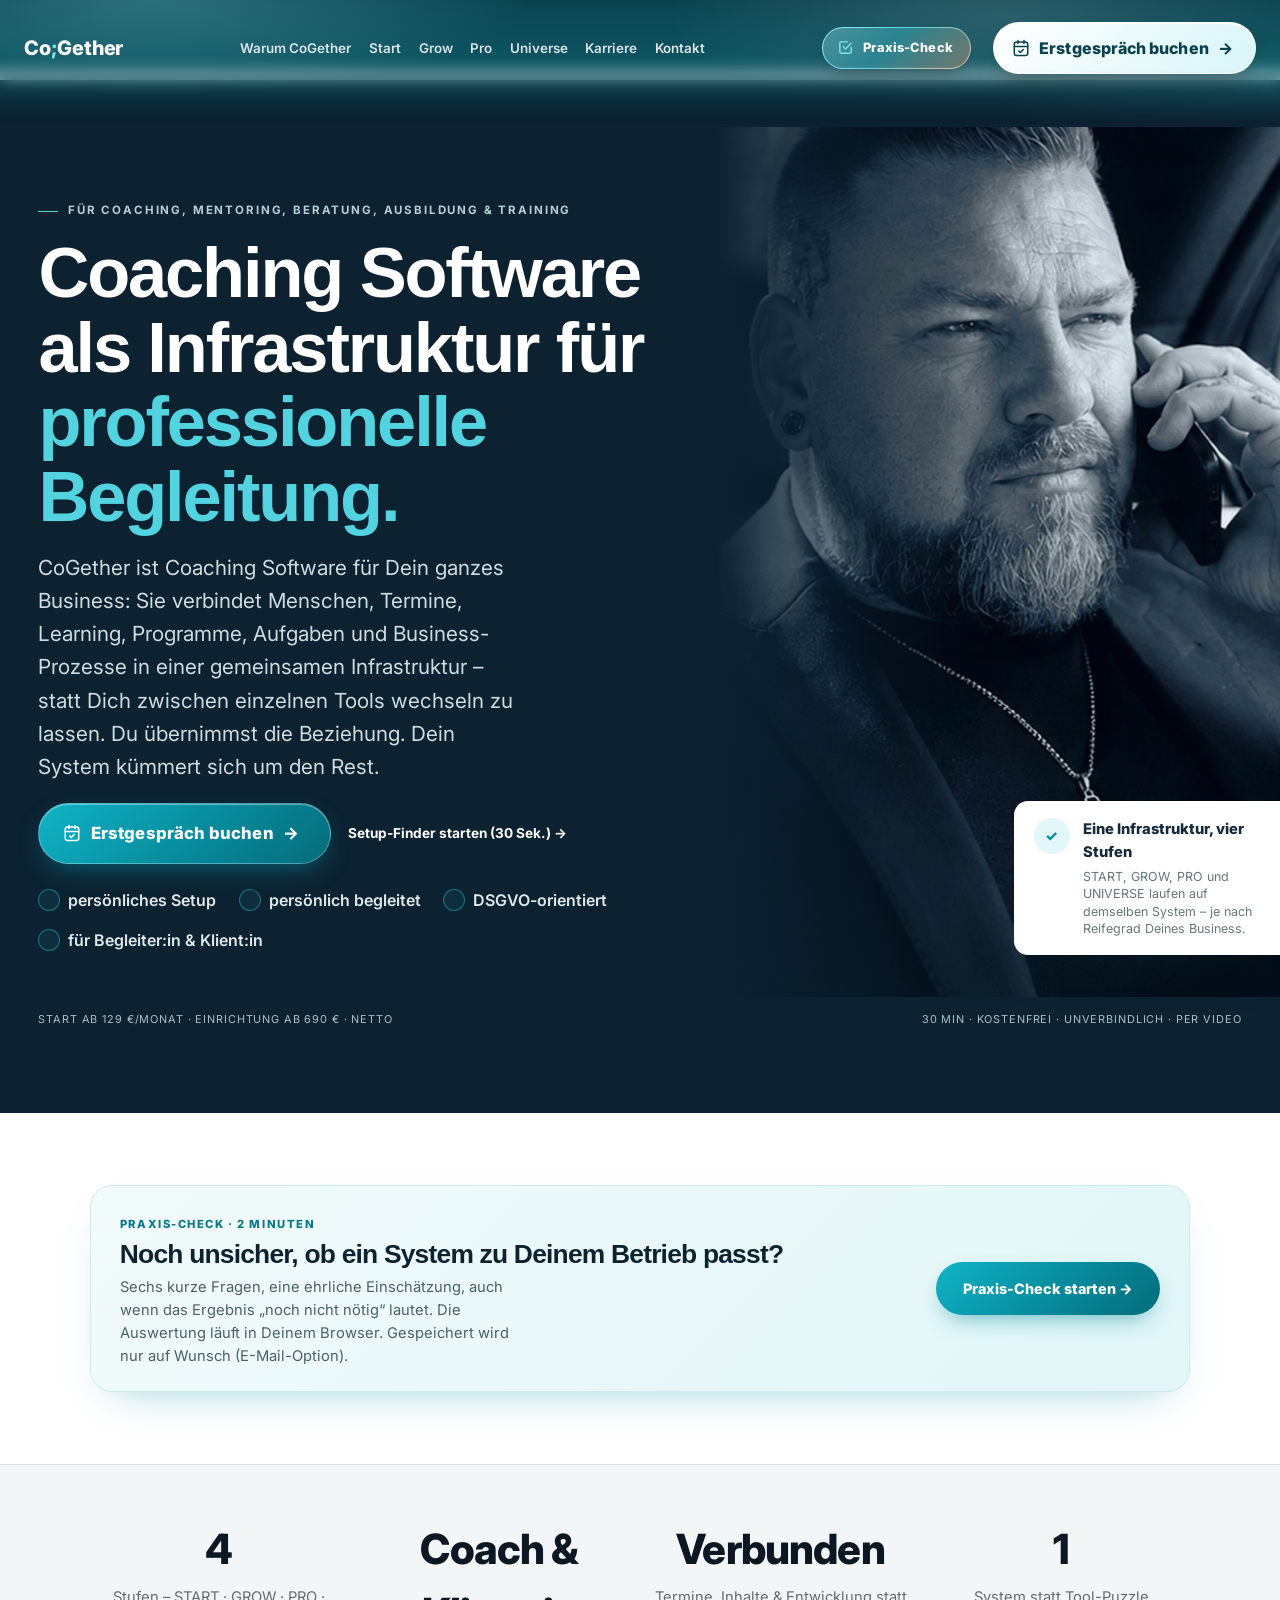
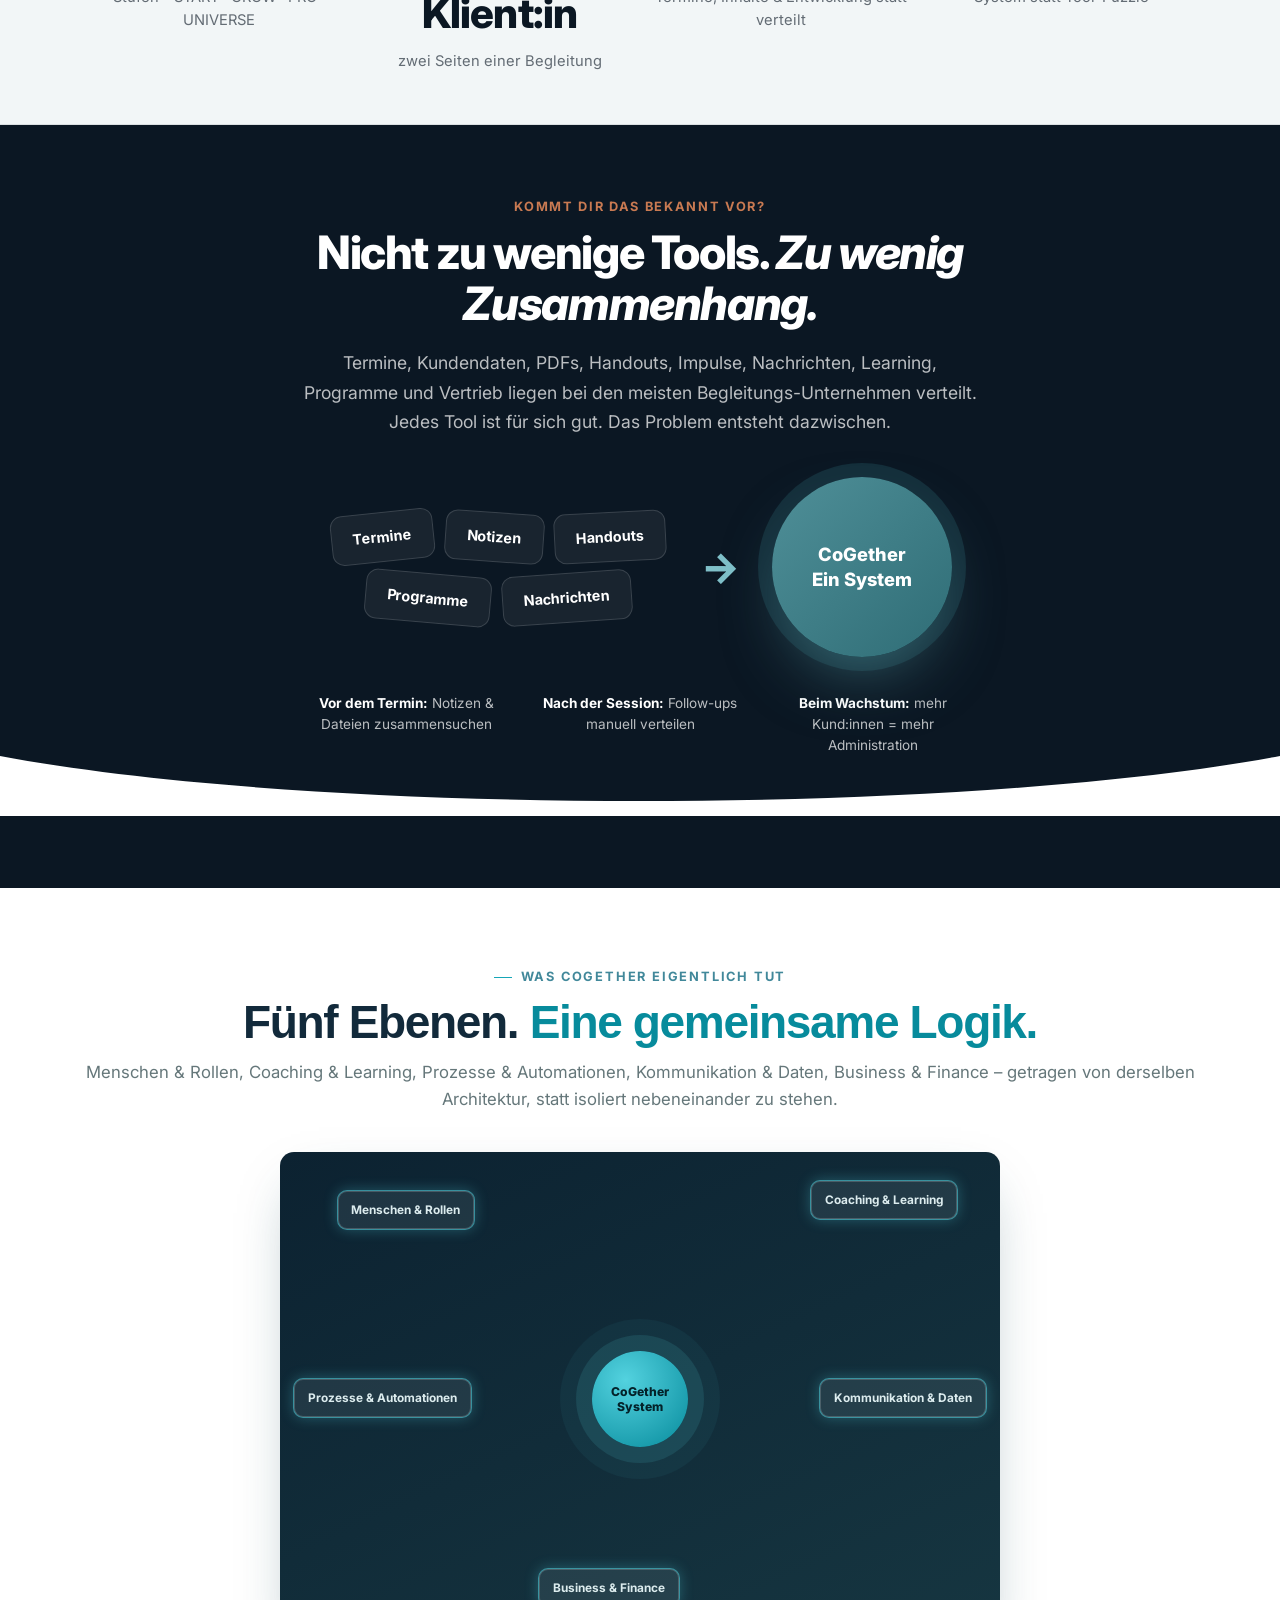
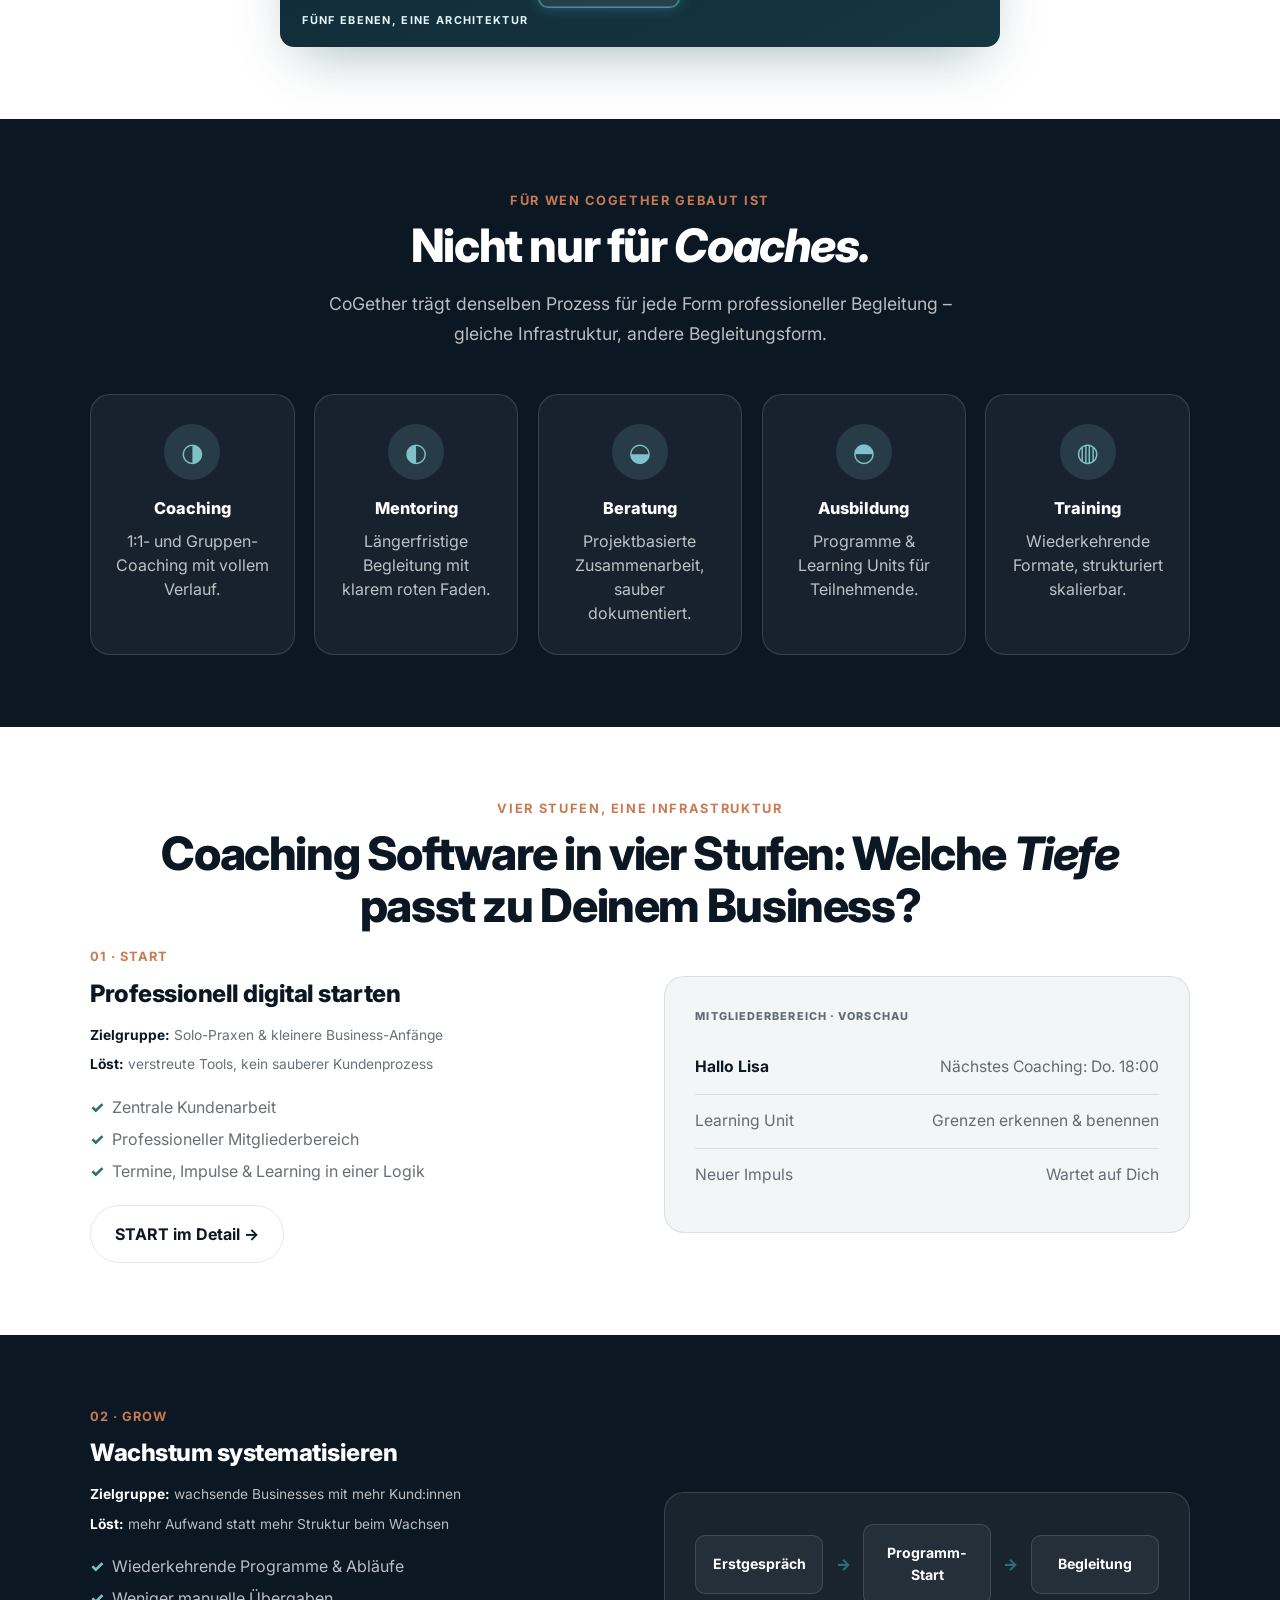
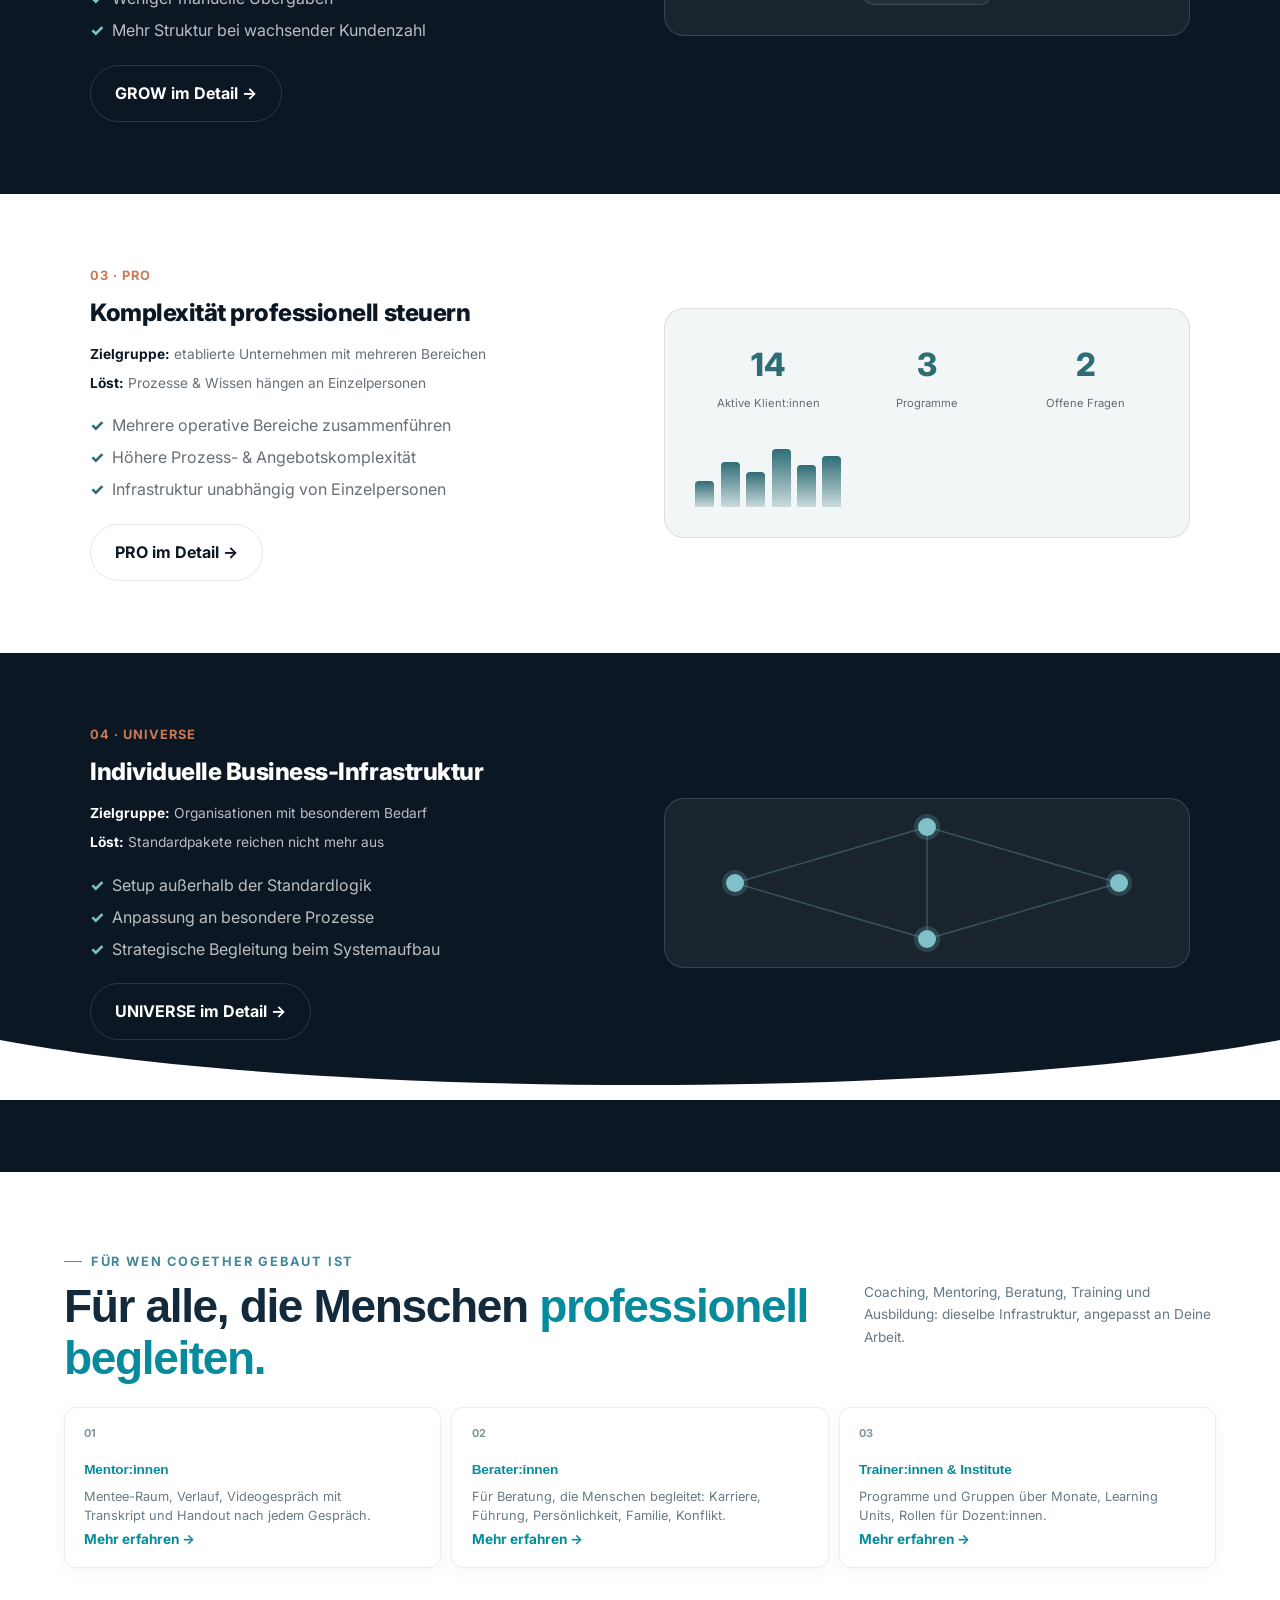
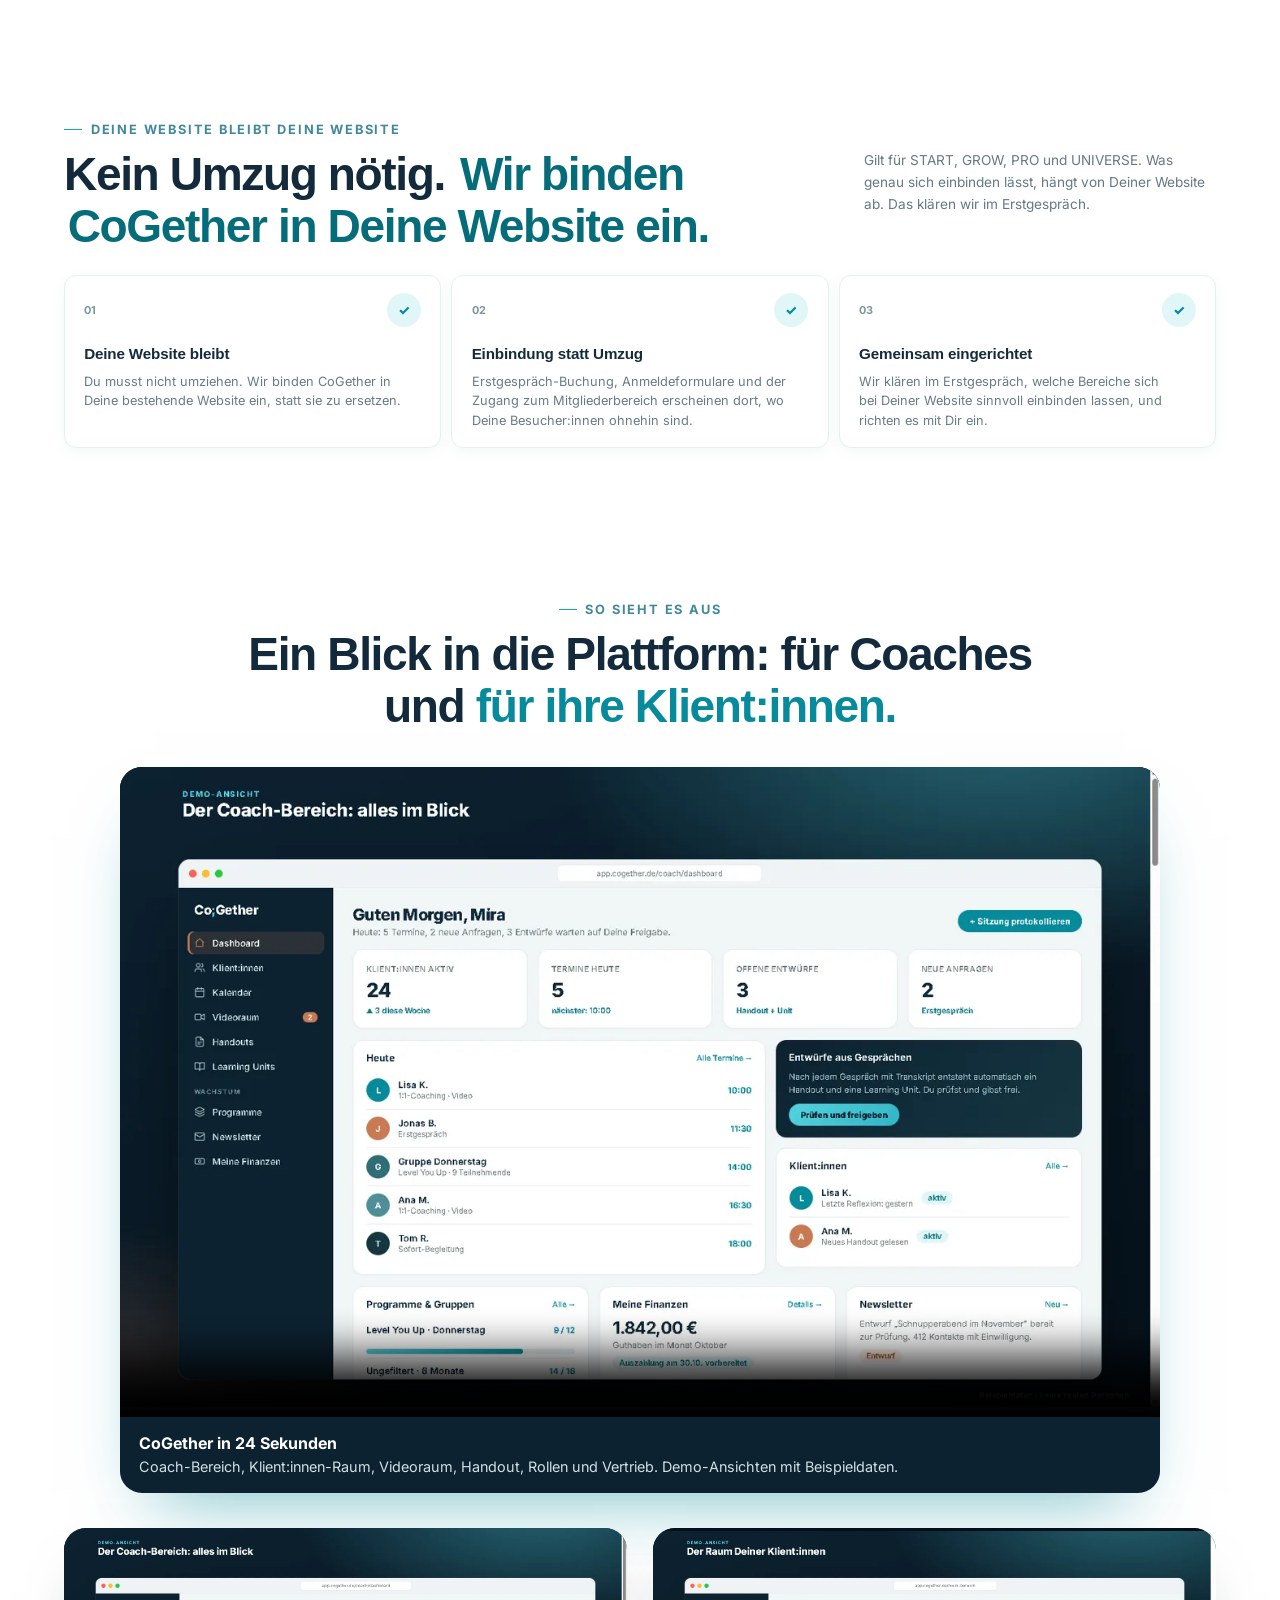
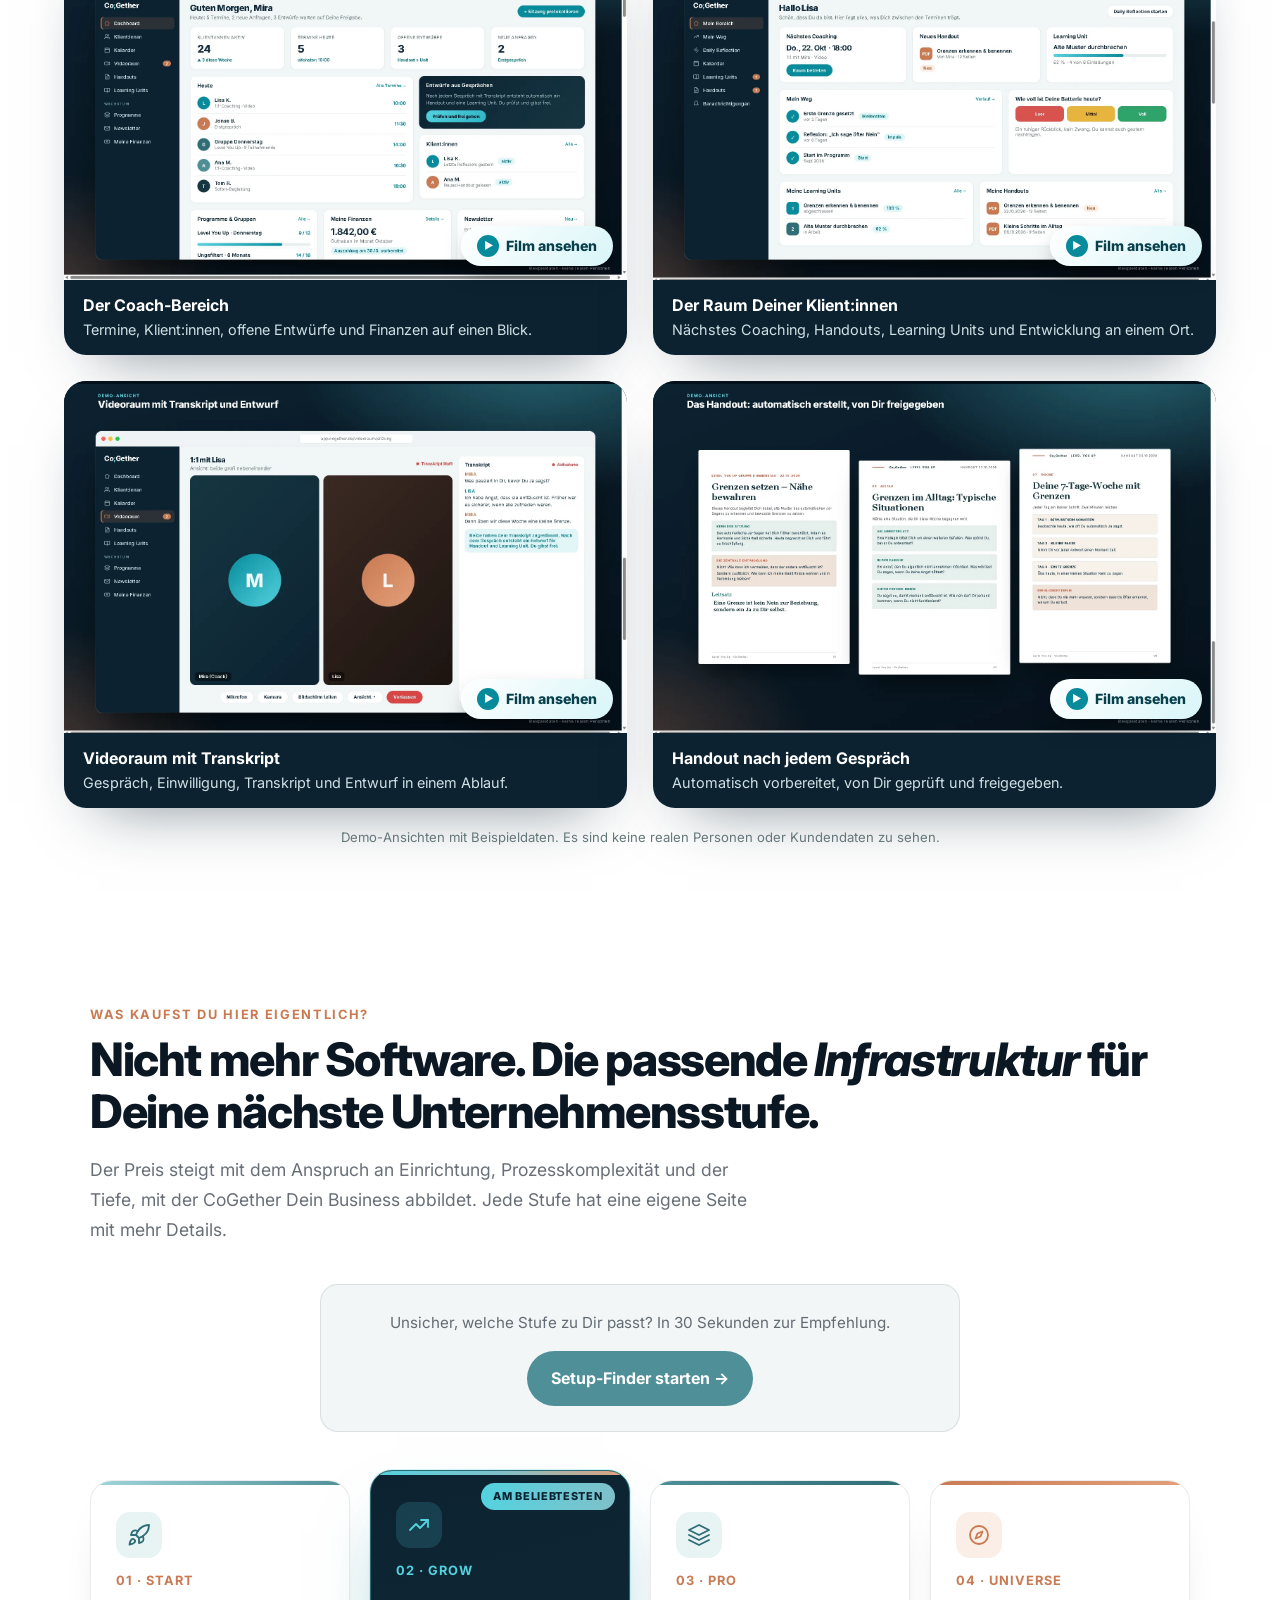
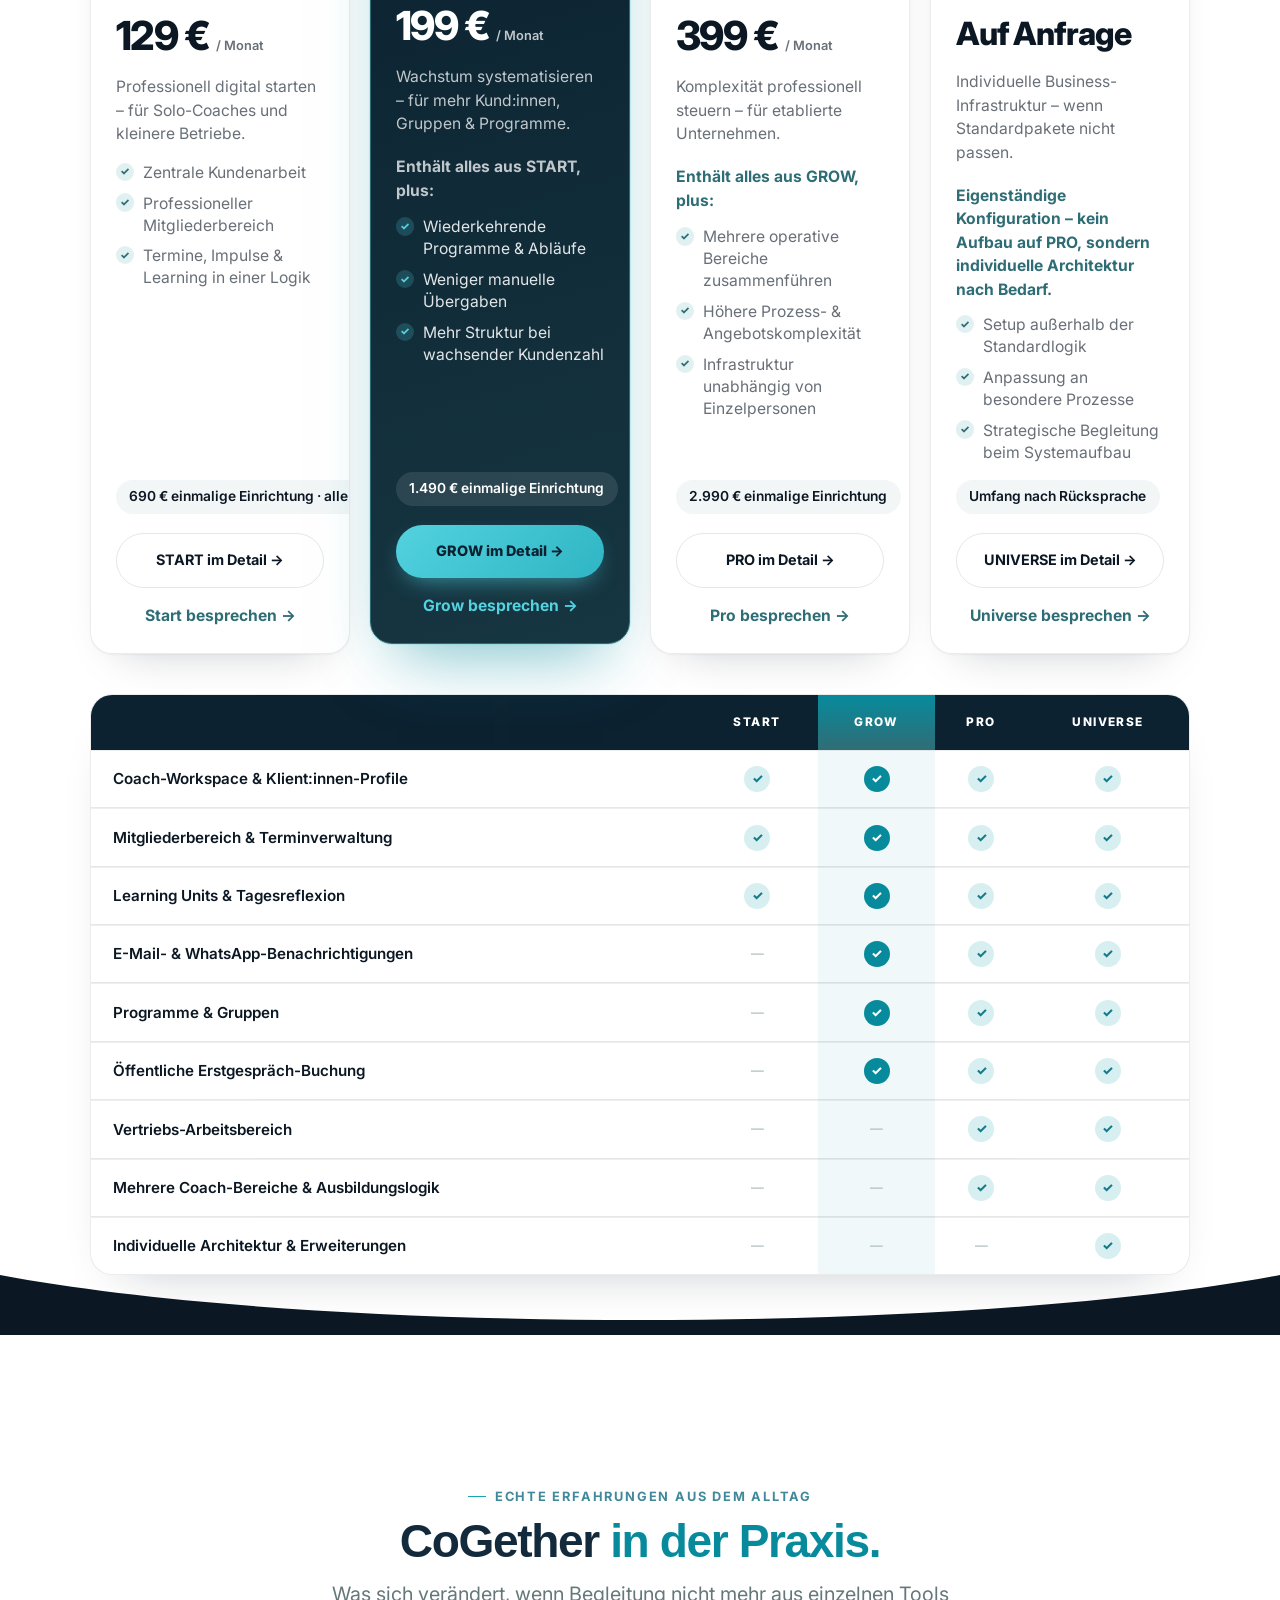
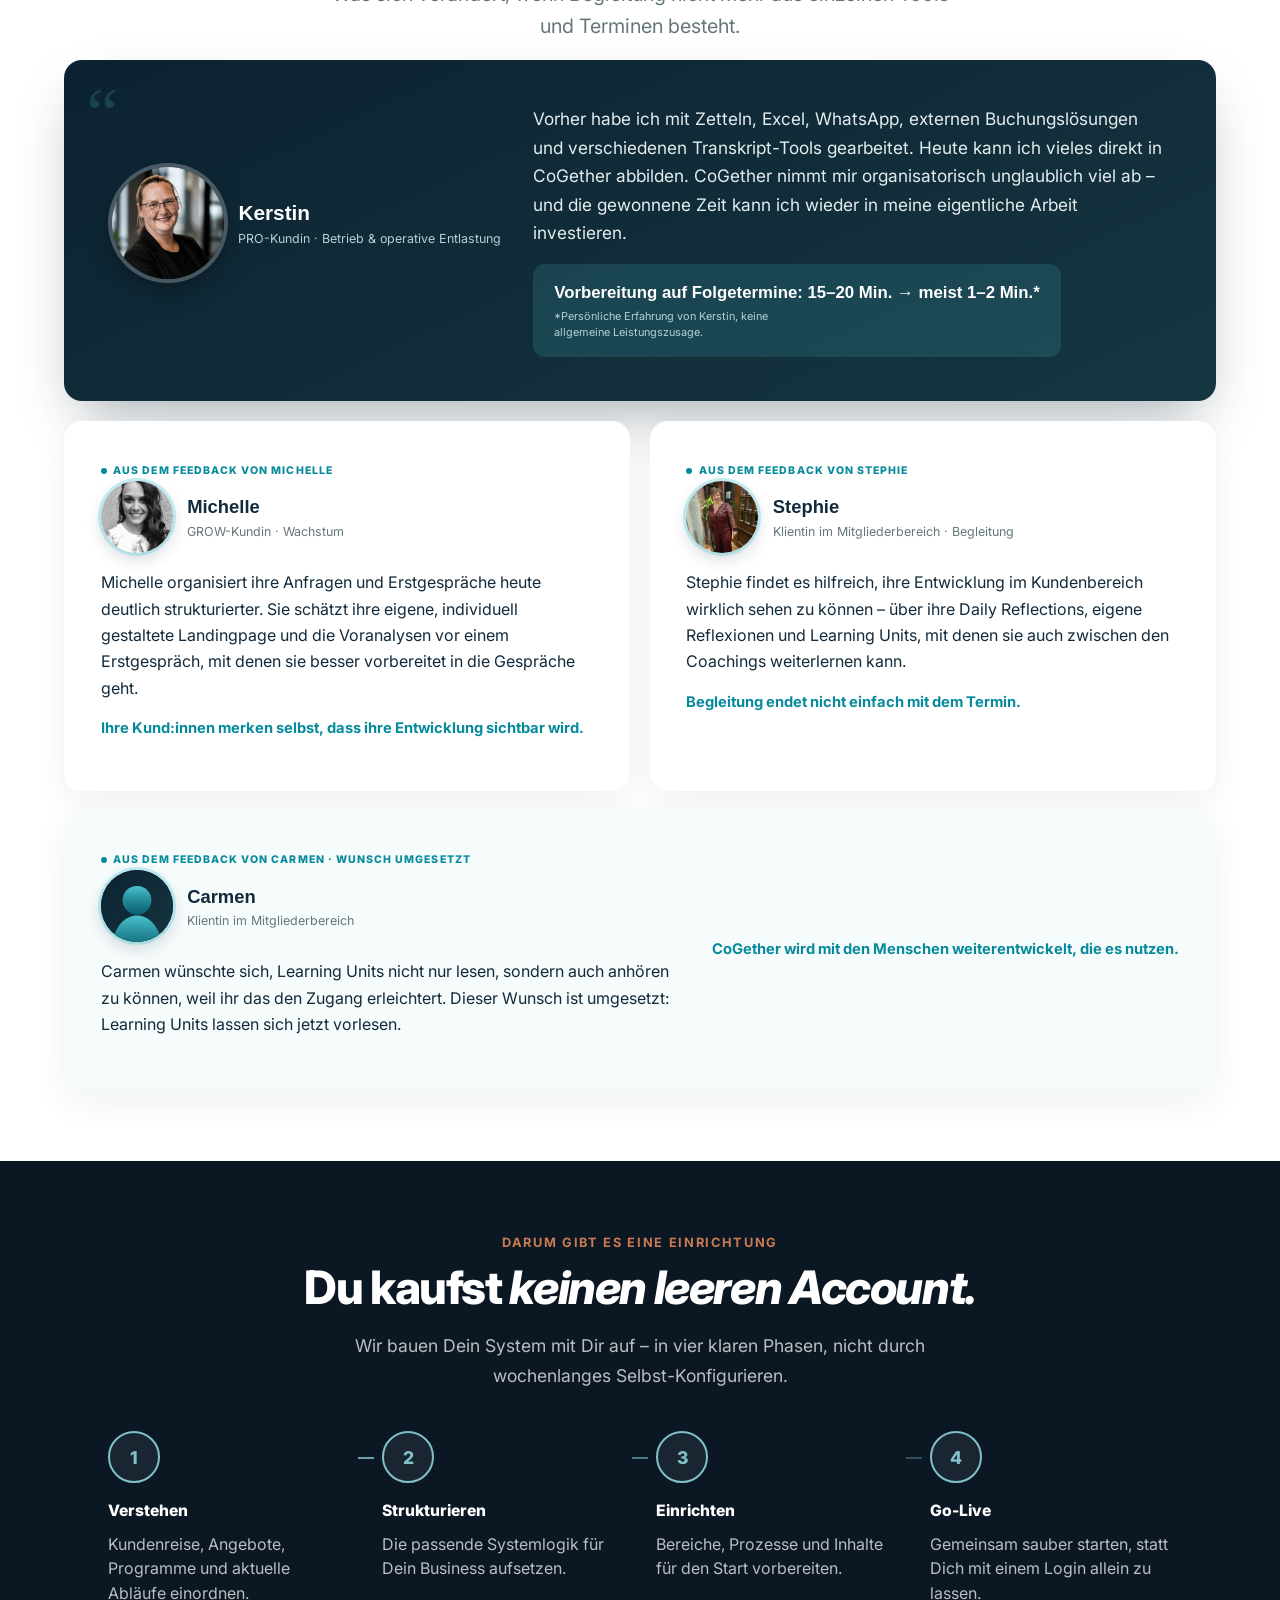
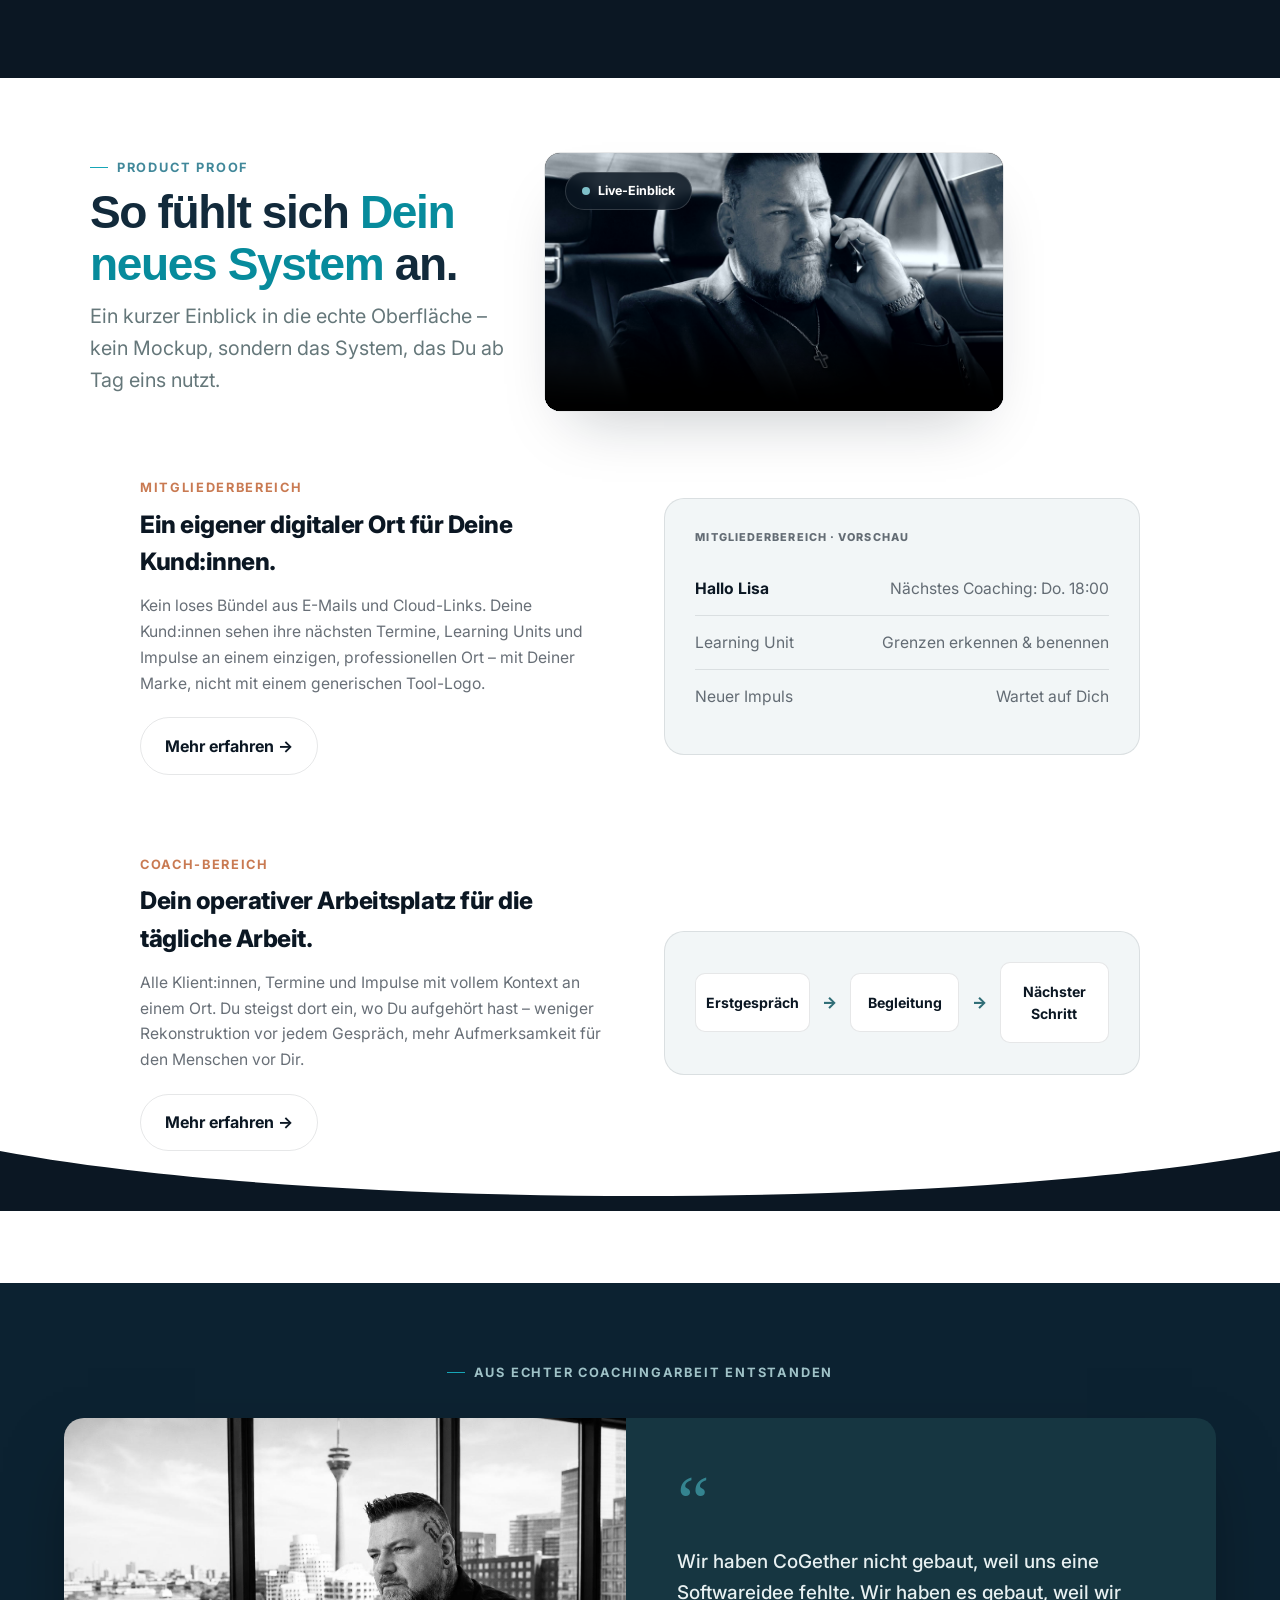
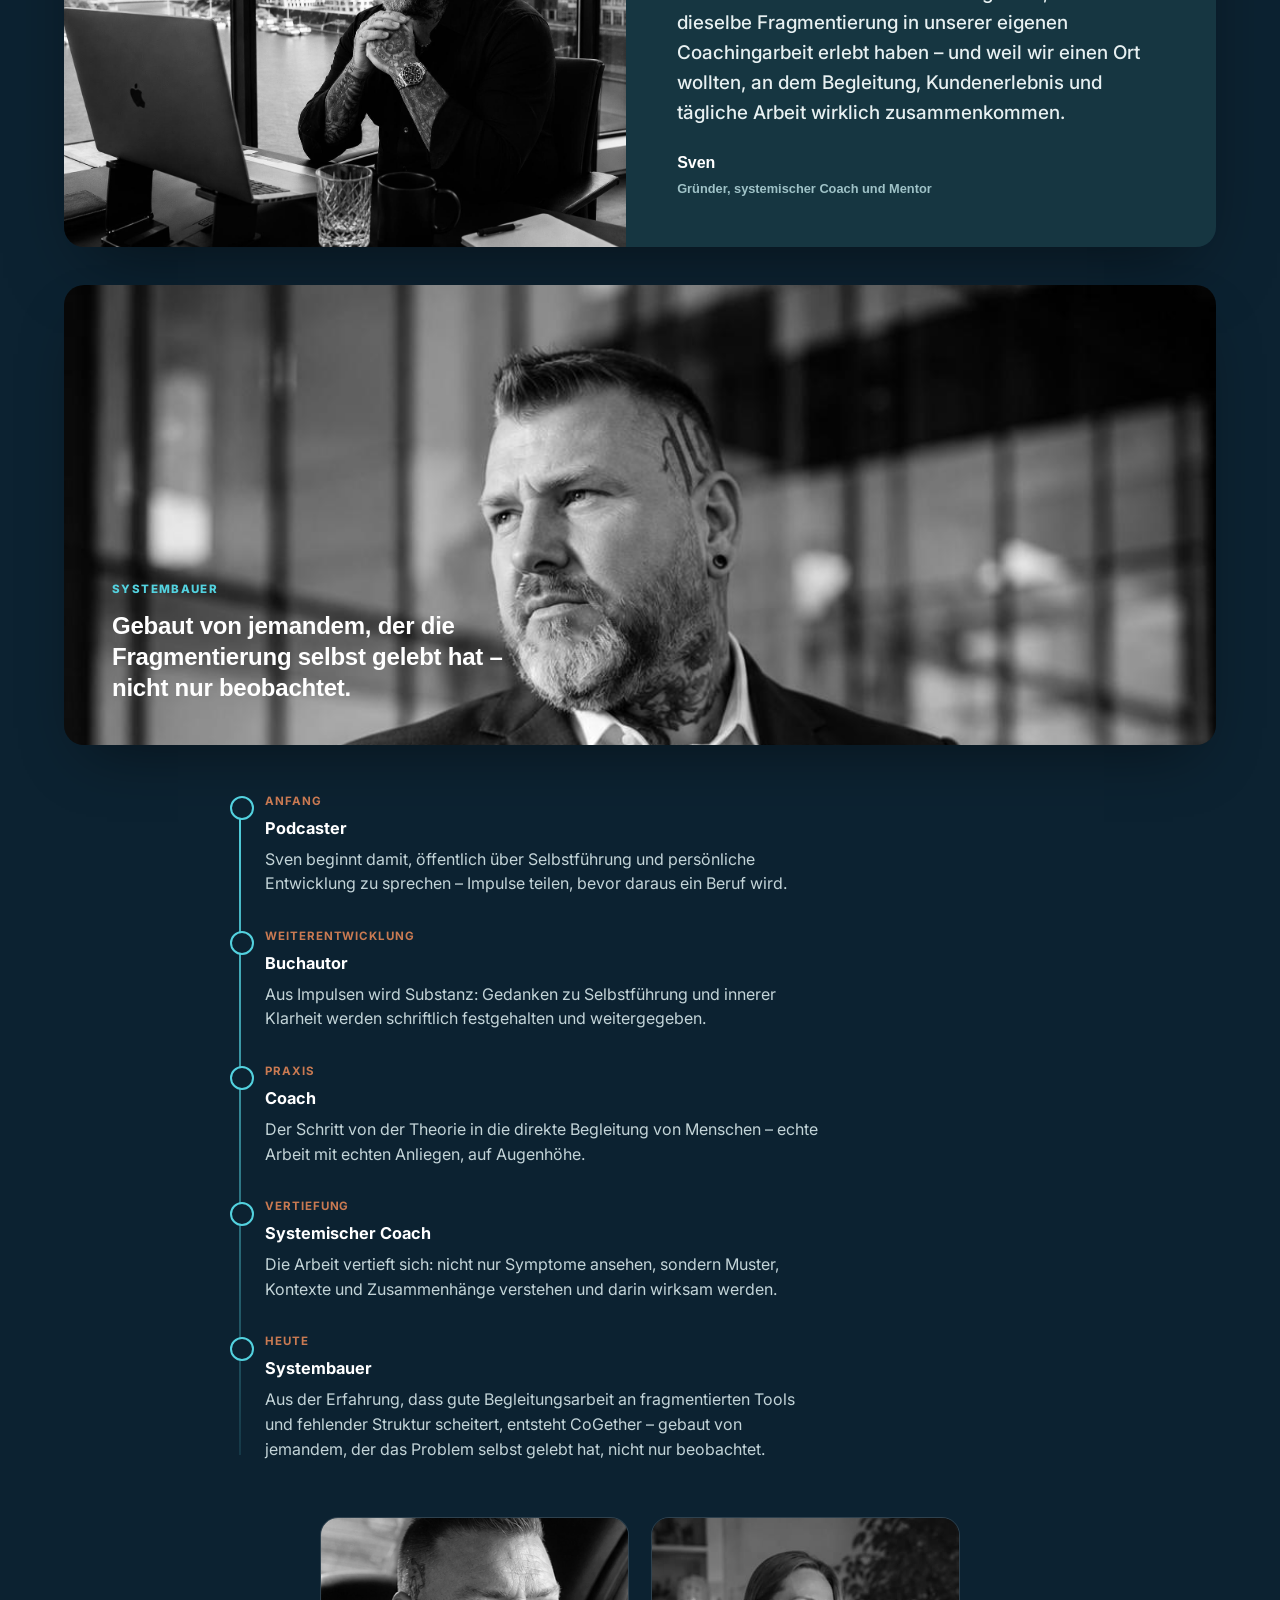
==== commit 96d9f3a5: "Verlinkung: Podcasts Border Allein und Gedankenkotze Co-Authored-By: Claude Sonnet 5.5 <noreply@anth" ====
--- a/index.html
+++ b/index.html
@@ -833,7 +833,8 @@
       <a href="https://business.cogether.de/">Für Organisationen</a>
       <a href="https://adhsbegleitung.de/">ADHS Begleitung</a>
       <a href="https://guidanceobservatory.com/">Guidance Observatory</a>
-      <a href="https://borderallein.de/">Border Allein</a>
+      <a href="https://borderallein.de/podcast/">Podcast Border Allein</a>
+      <a href="https://gedankenkotze.de/">Podcast Gedankenkotze</a>
     </div>
     <div class="sv2-footer__col">
       <span class="sv2-footer__label">Rechtliches</span>
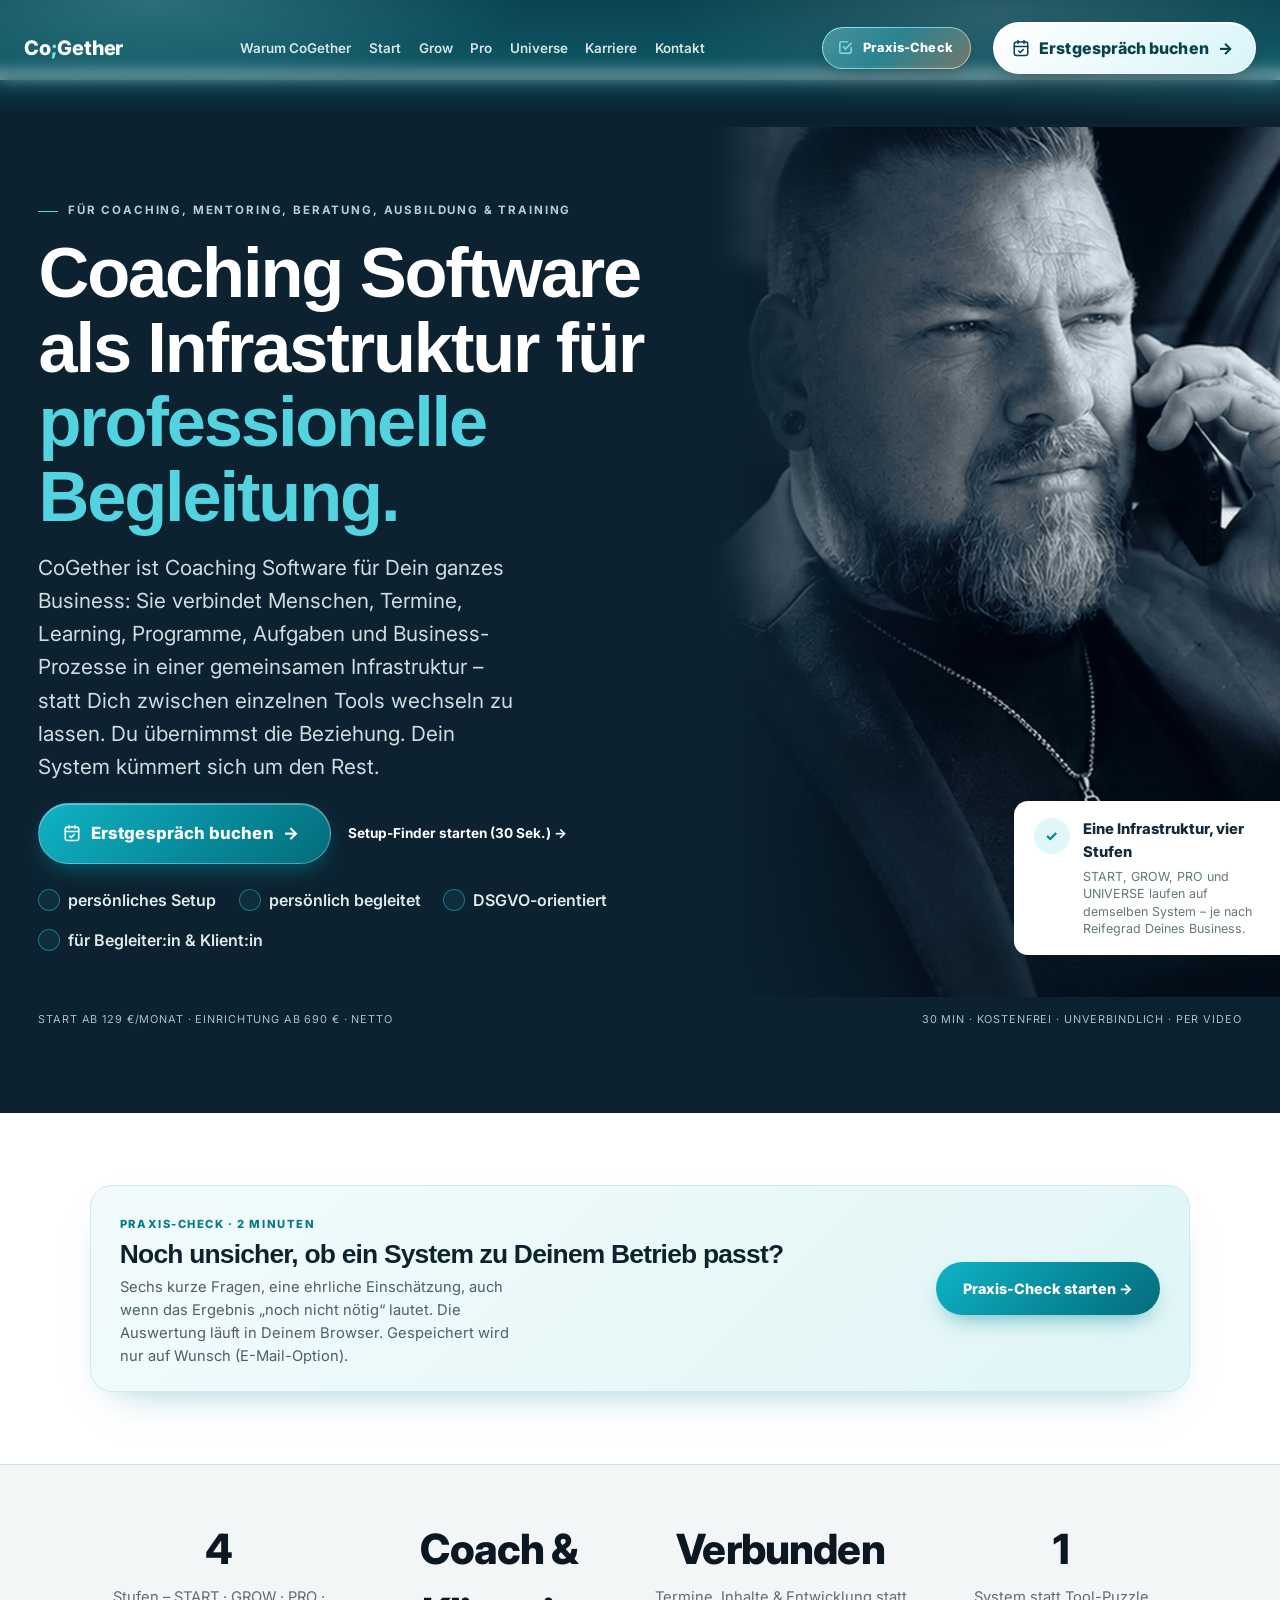
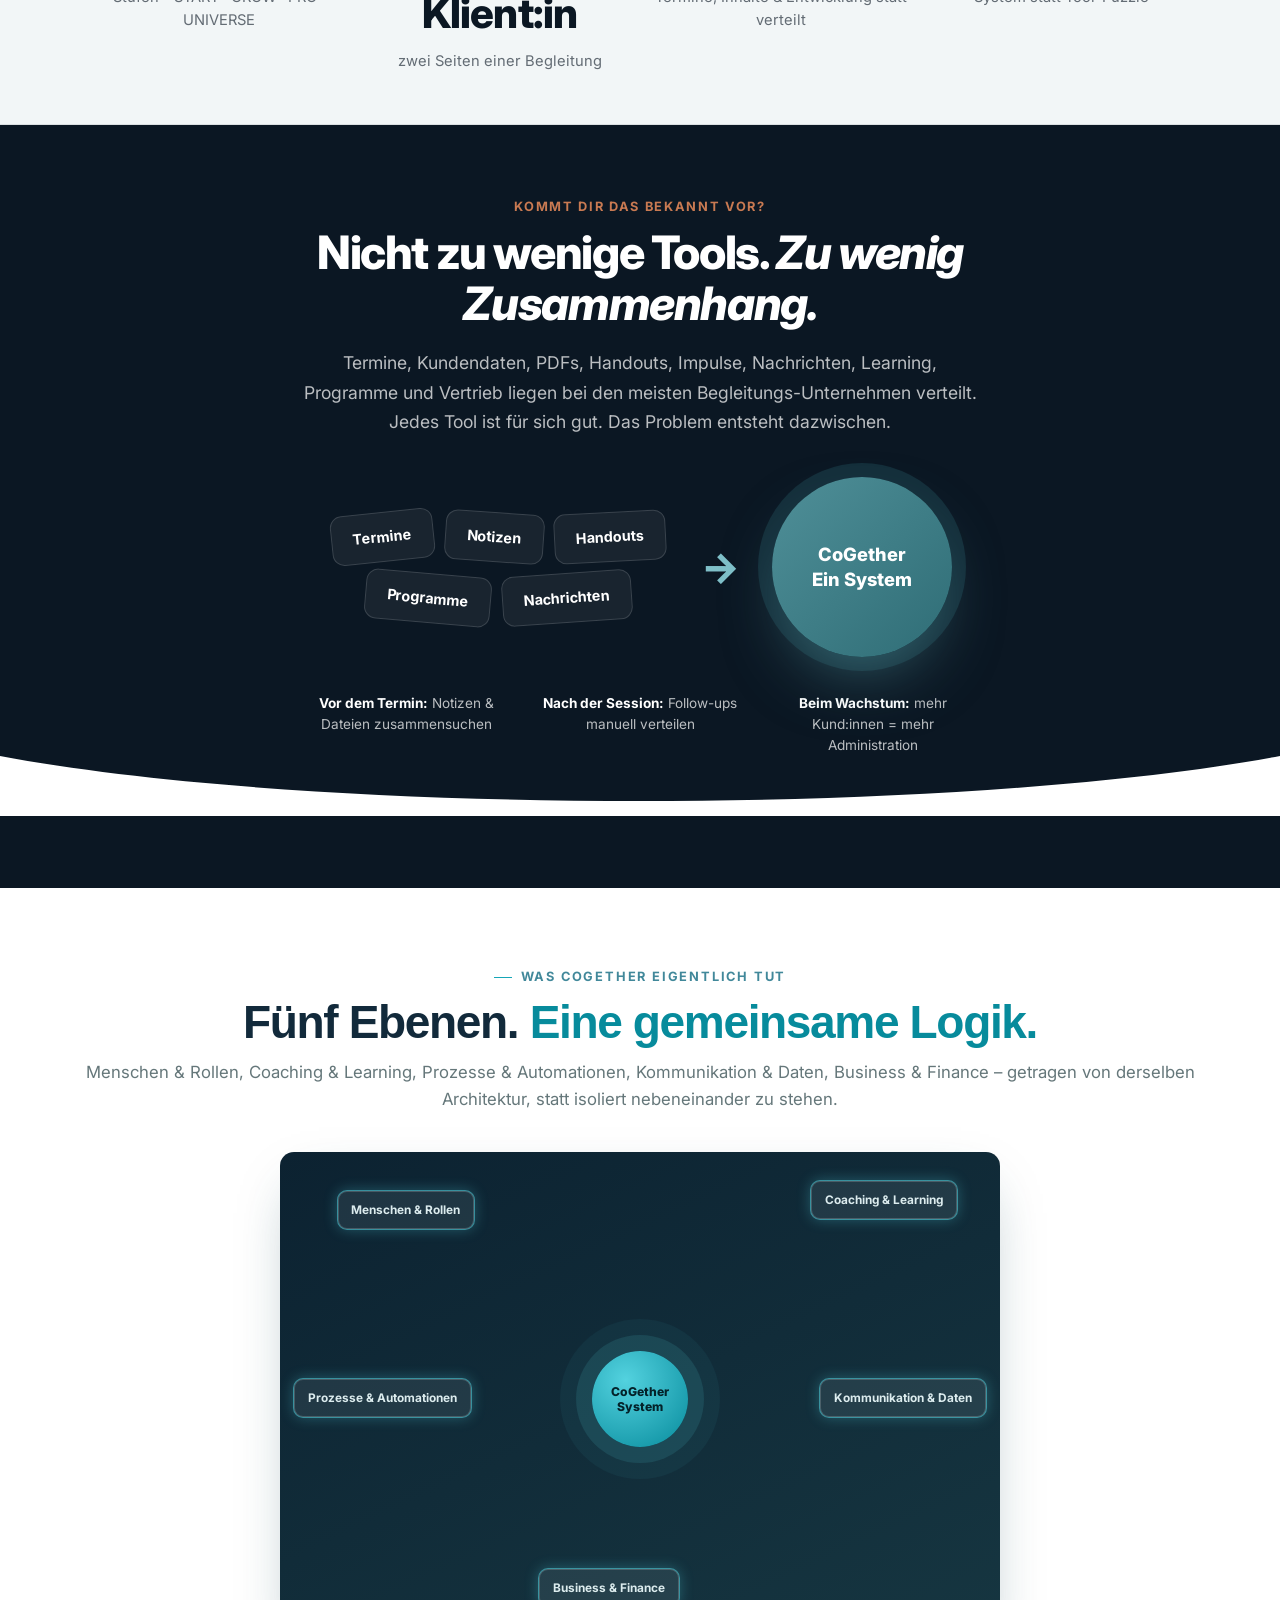
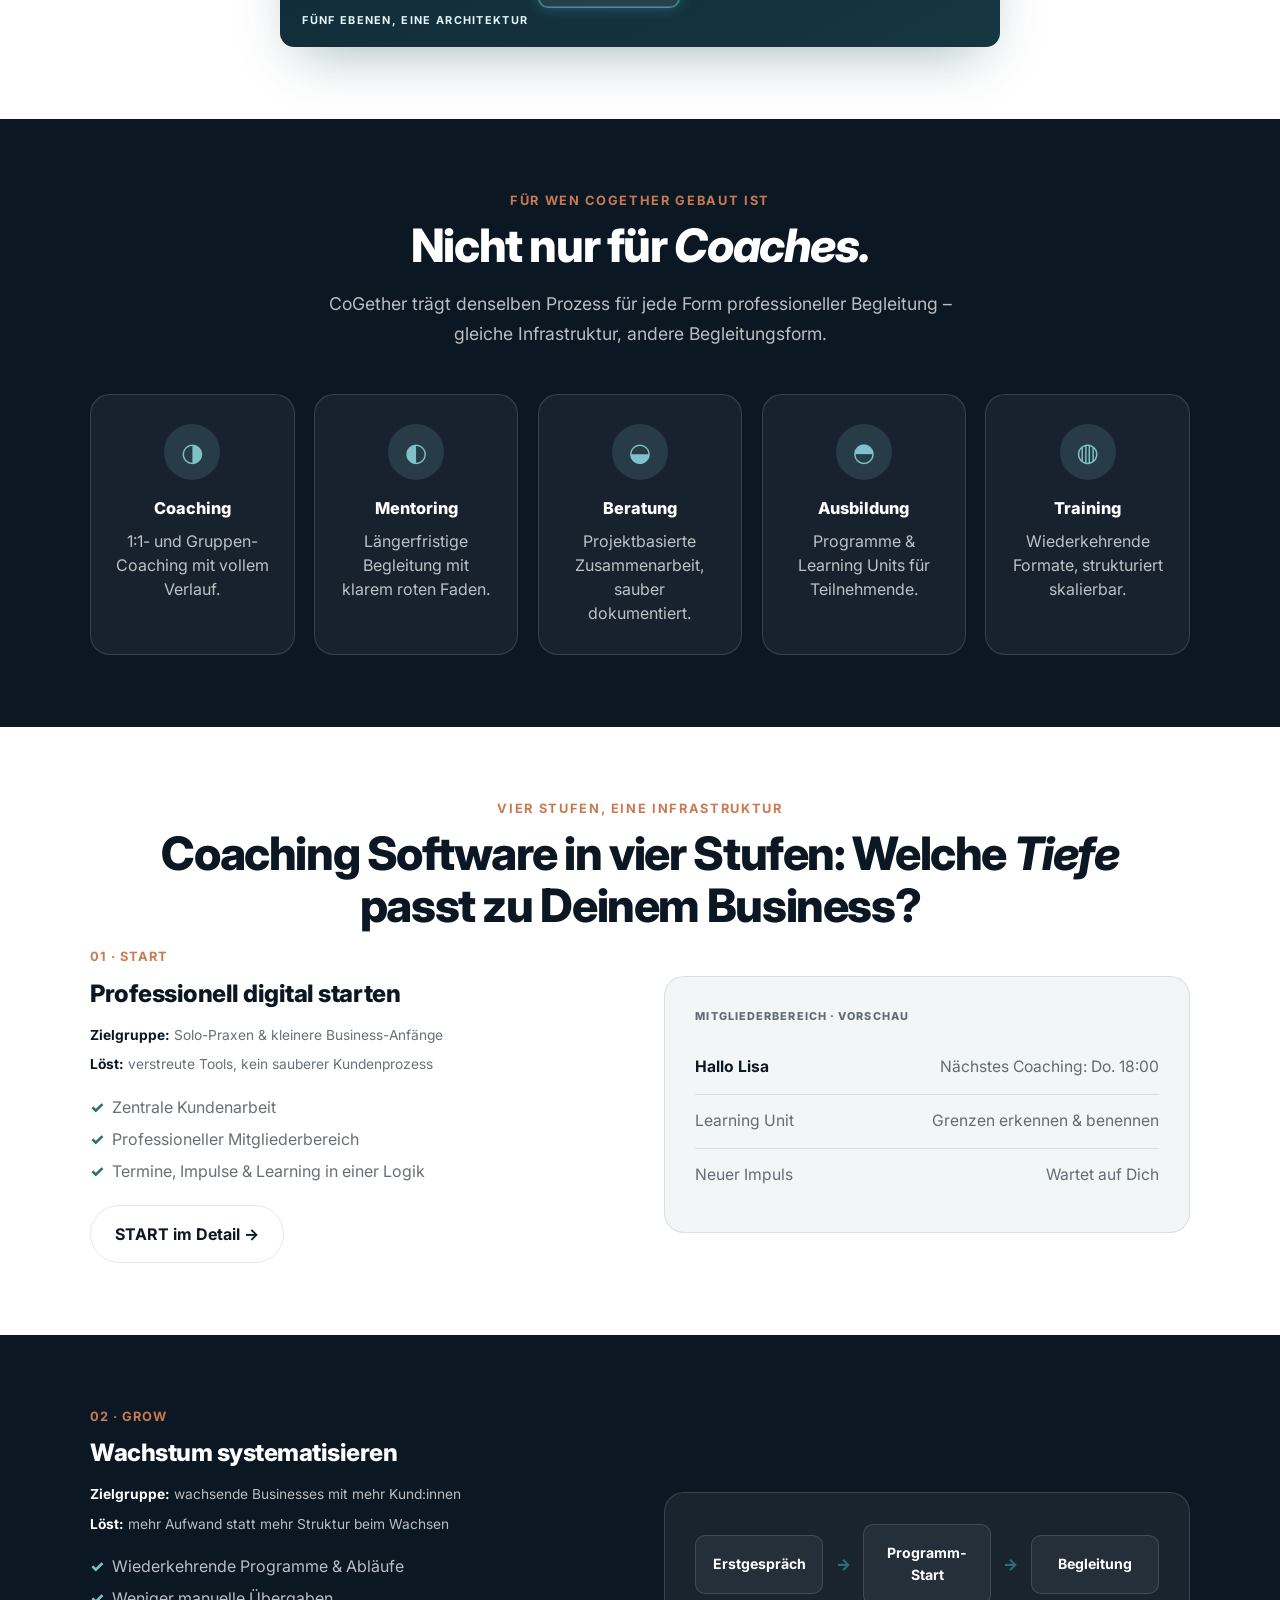
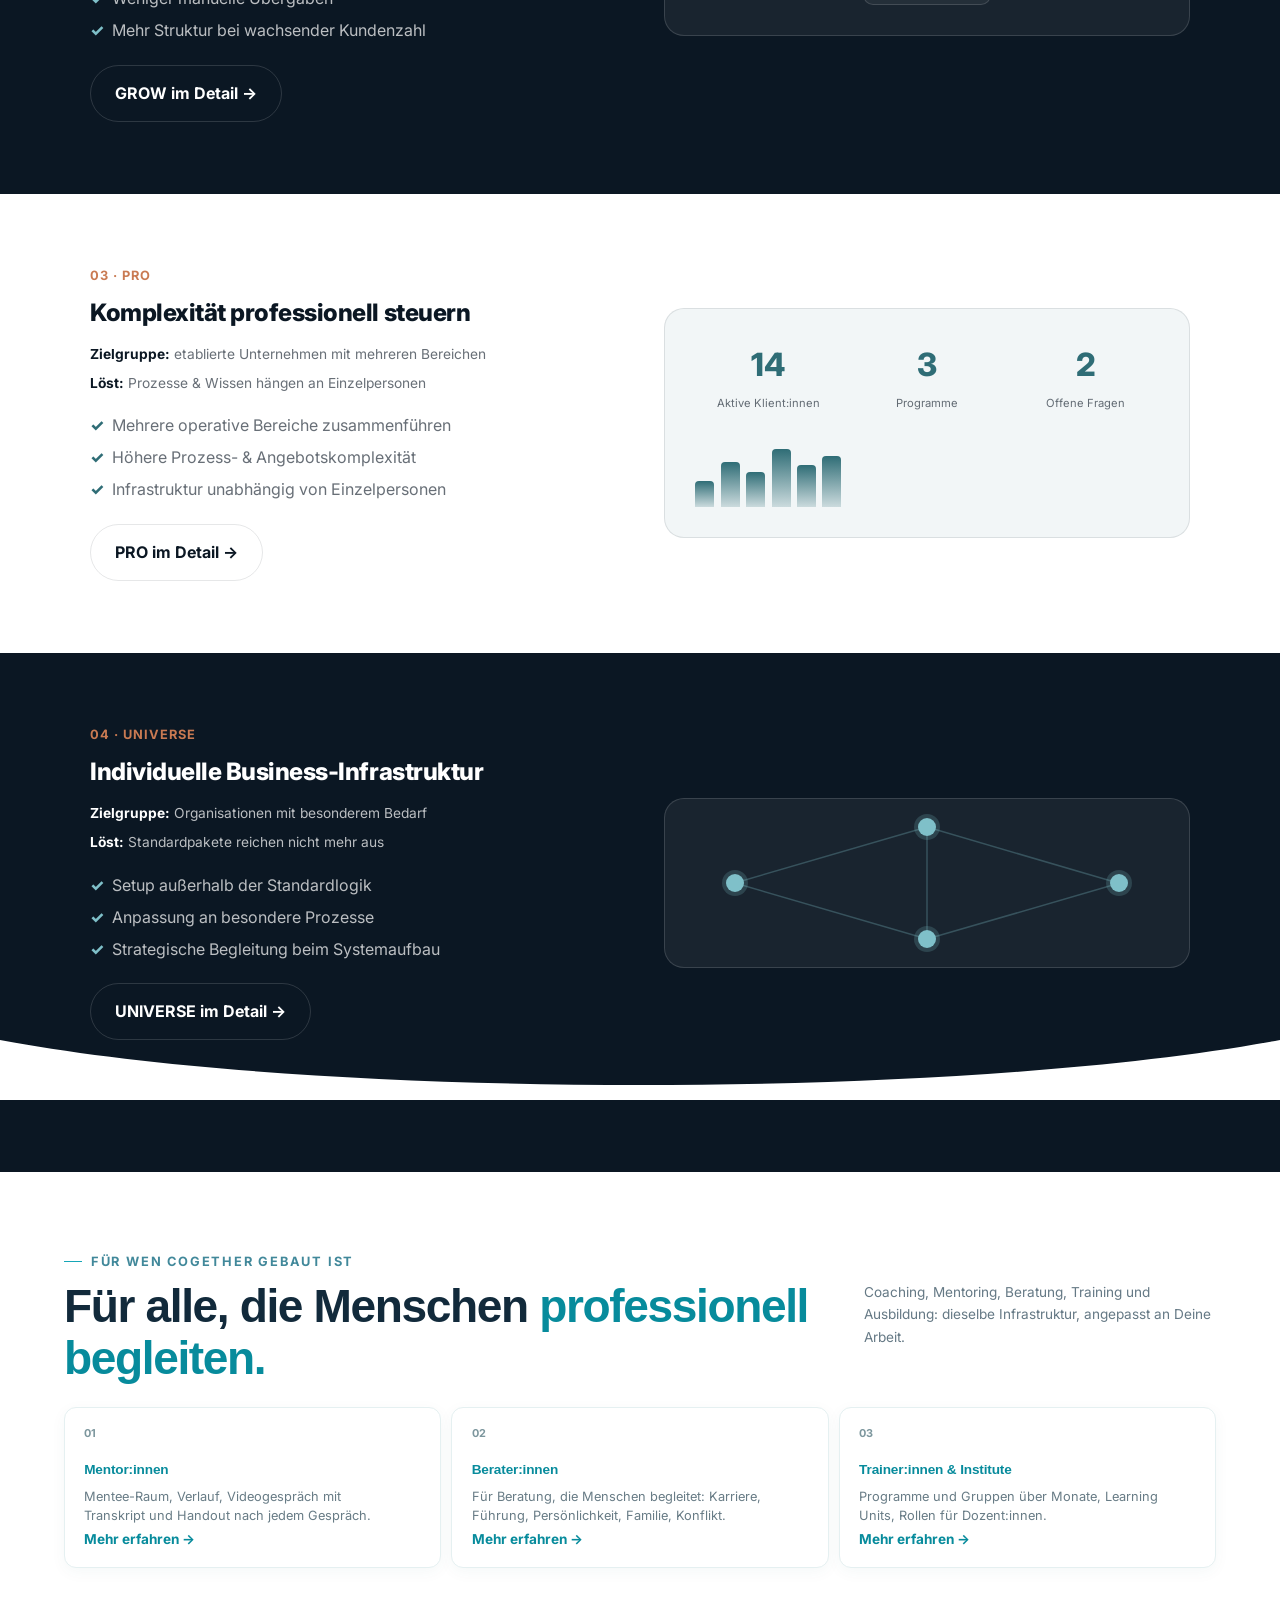
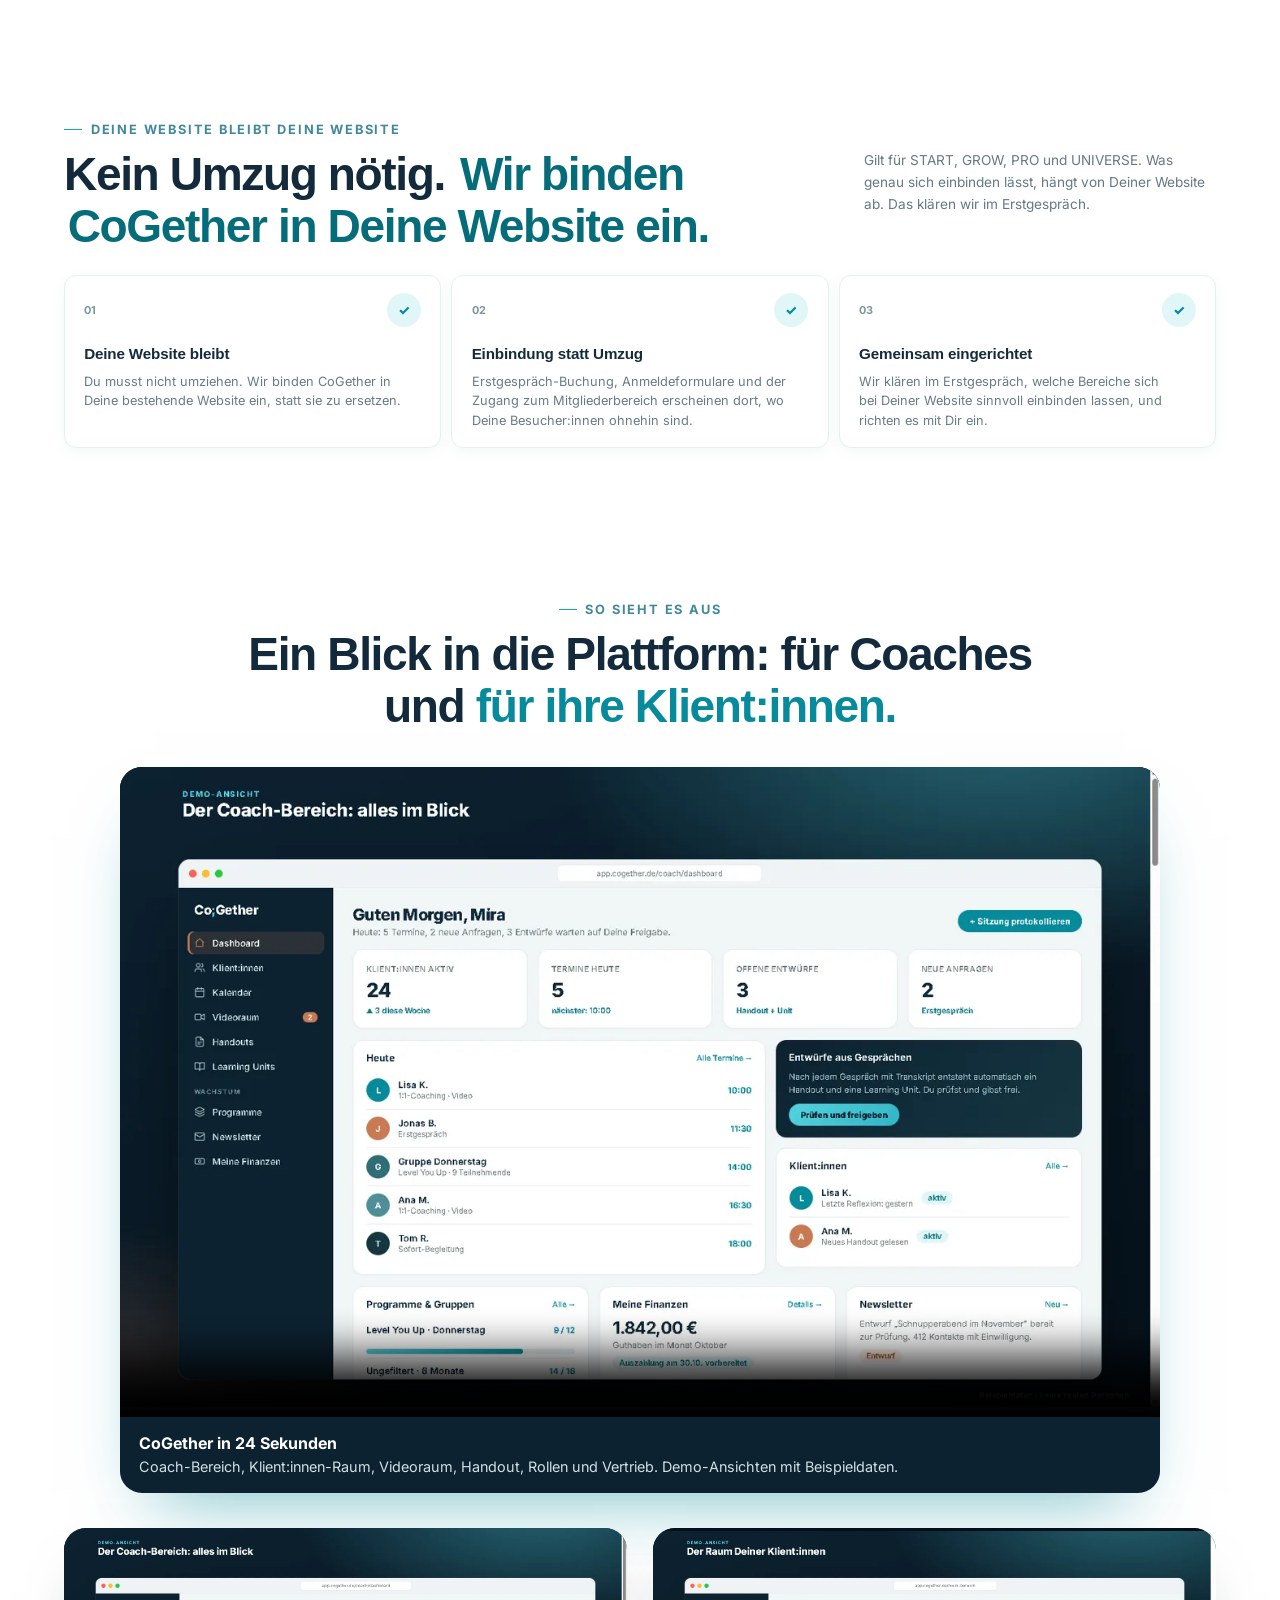
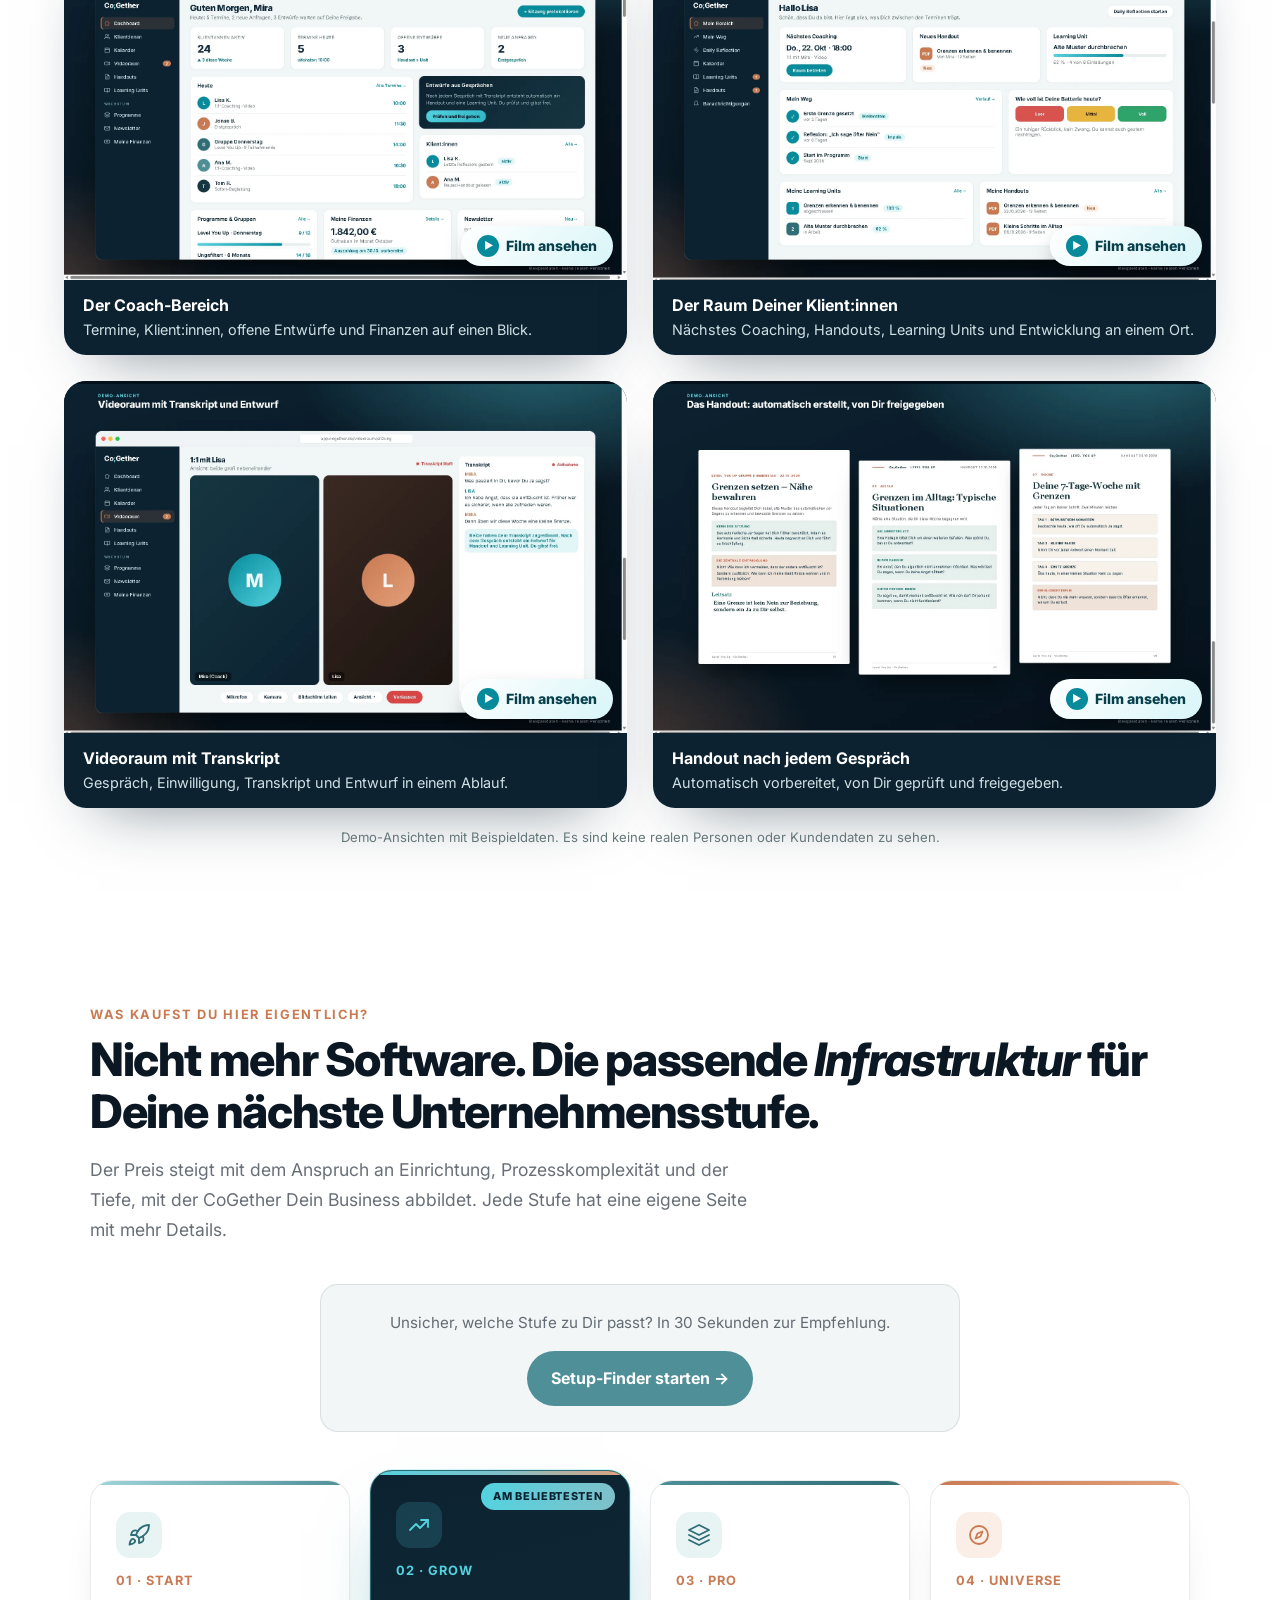
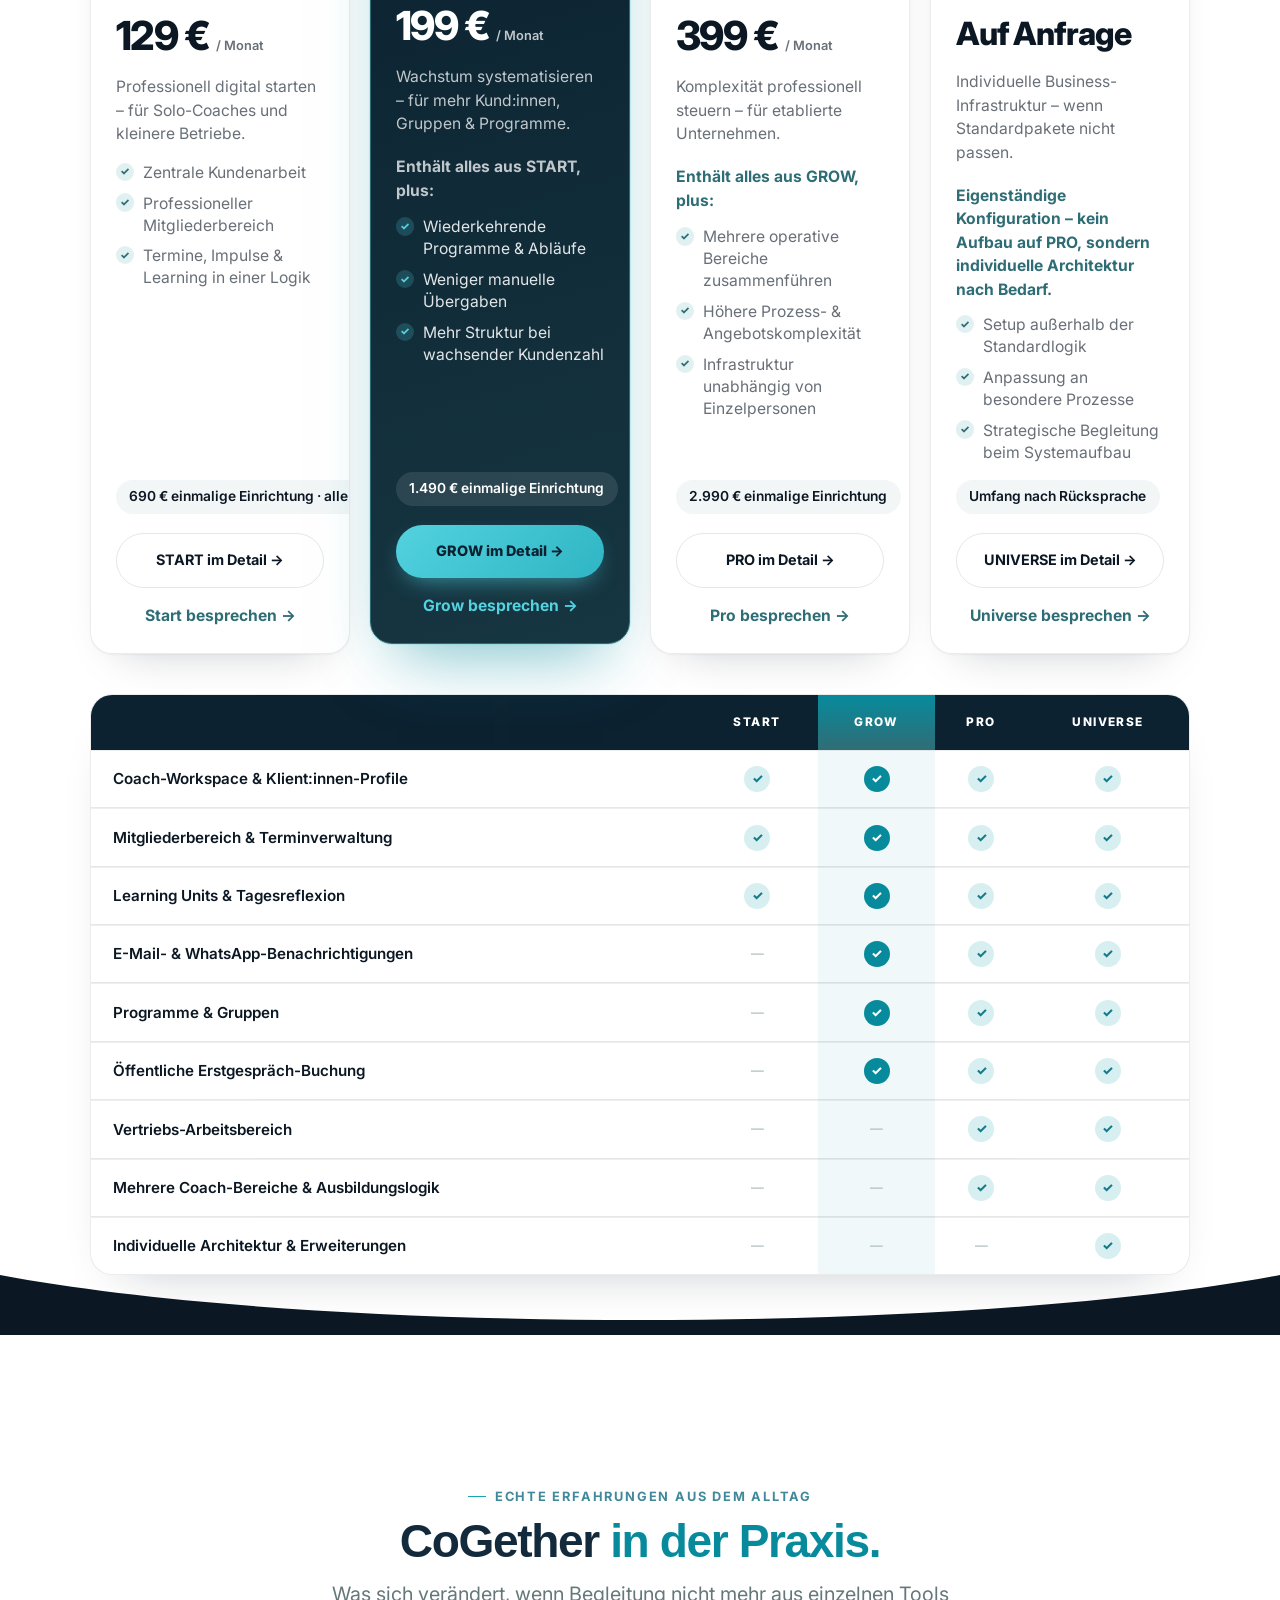
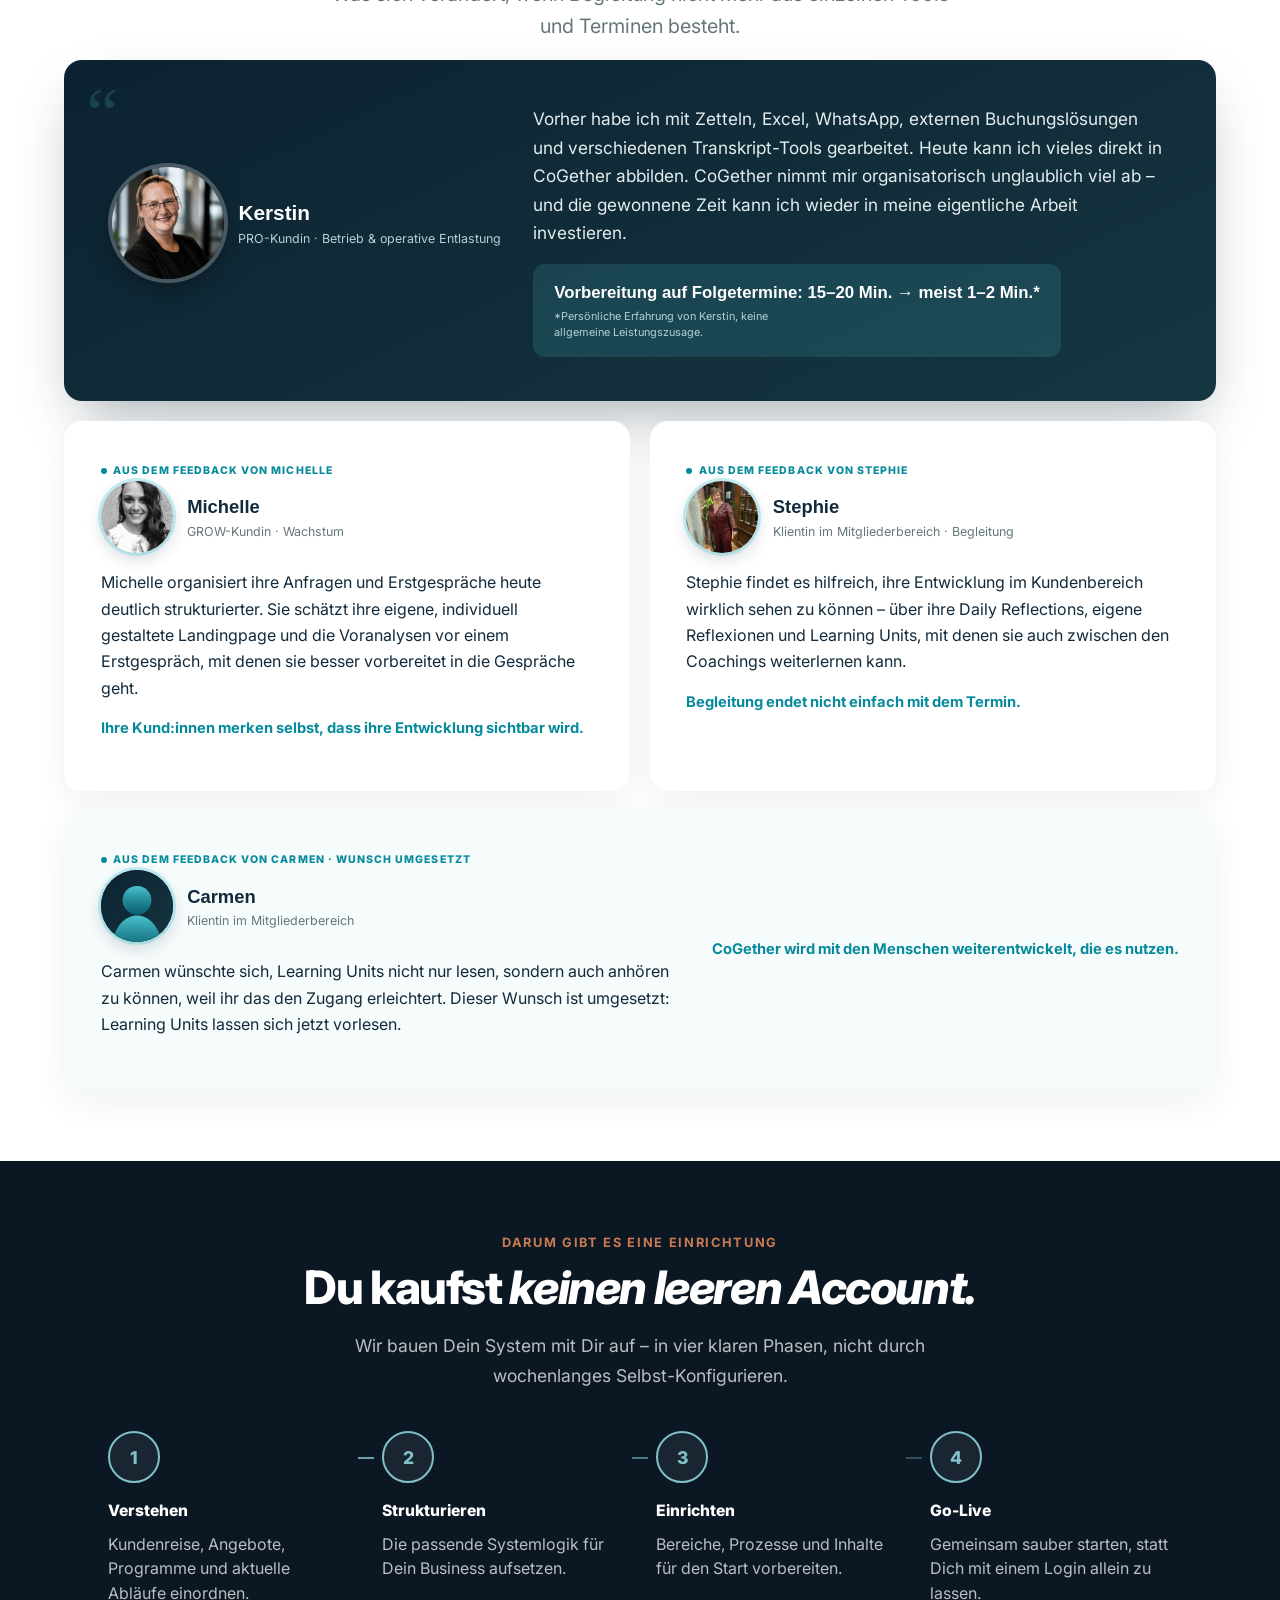
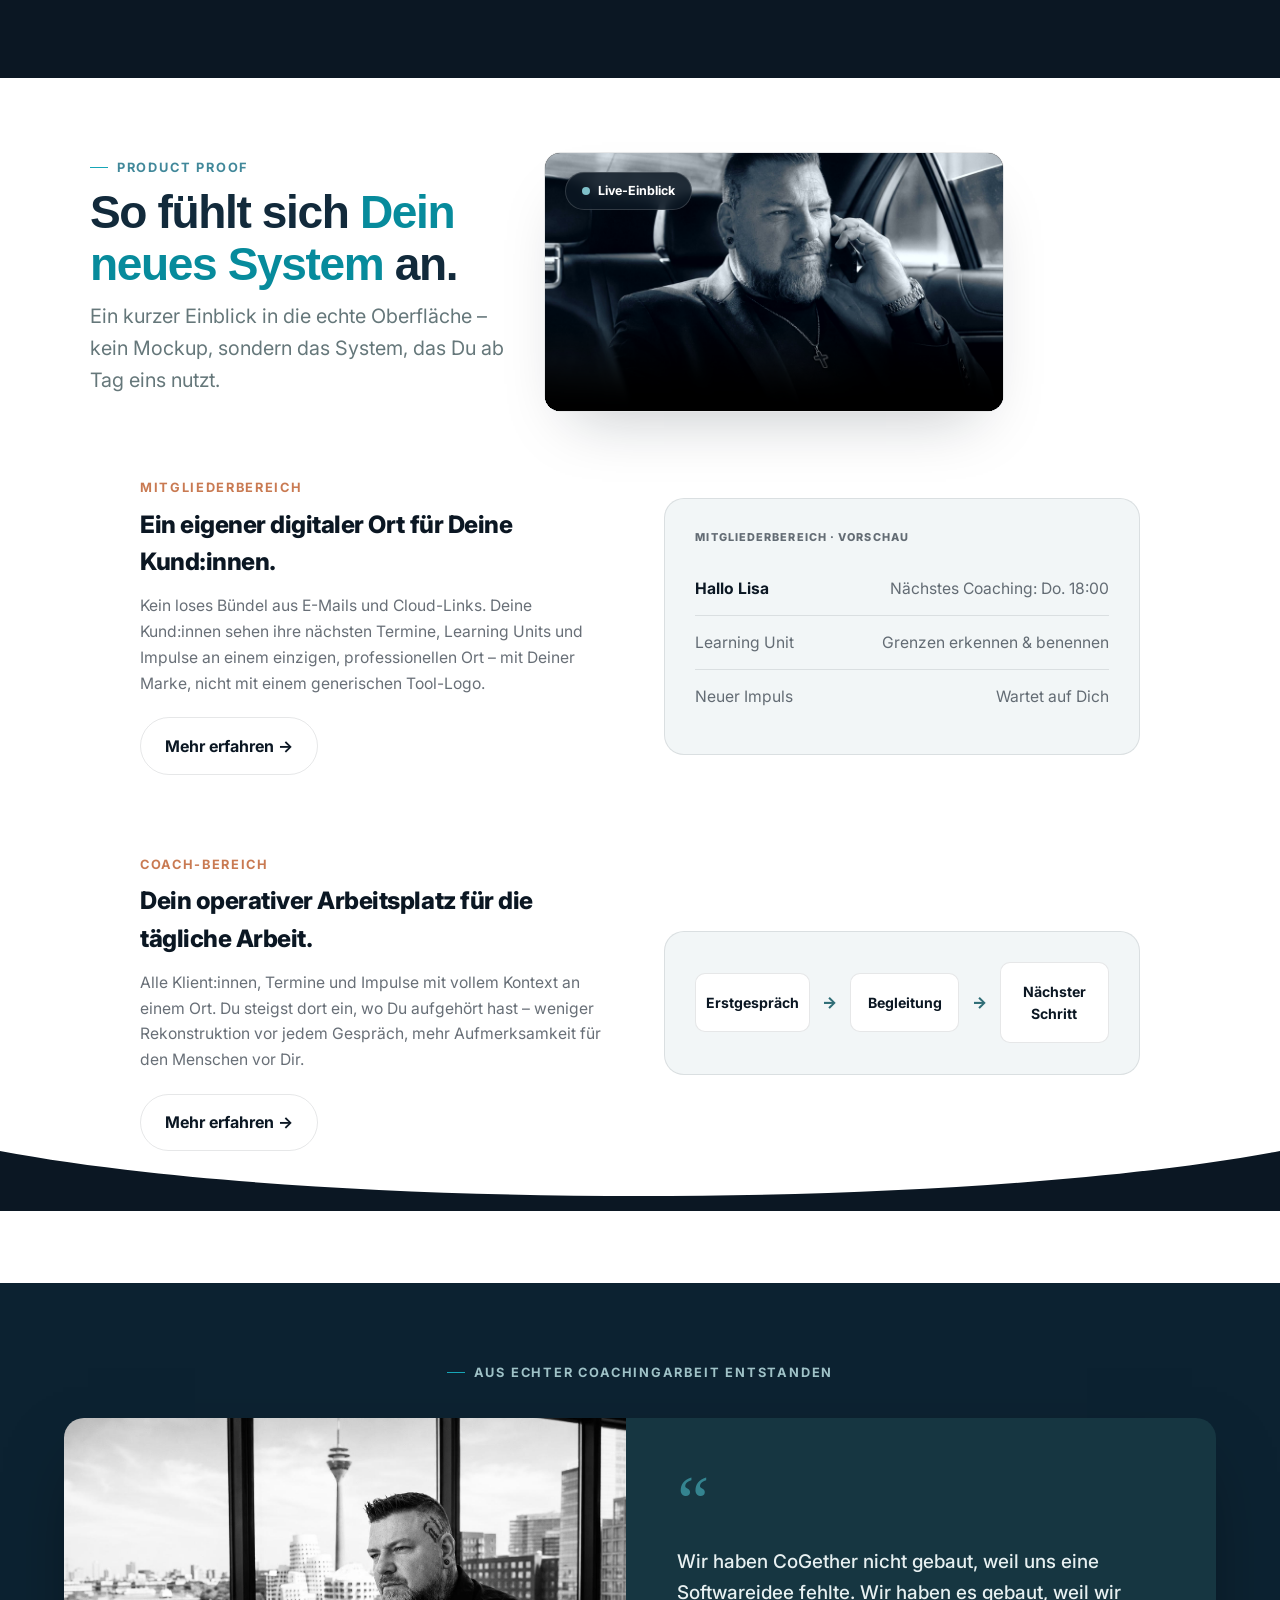
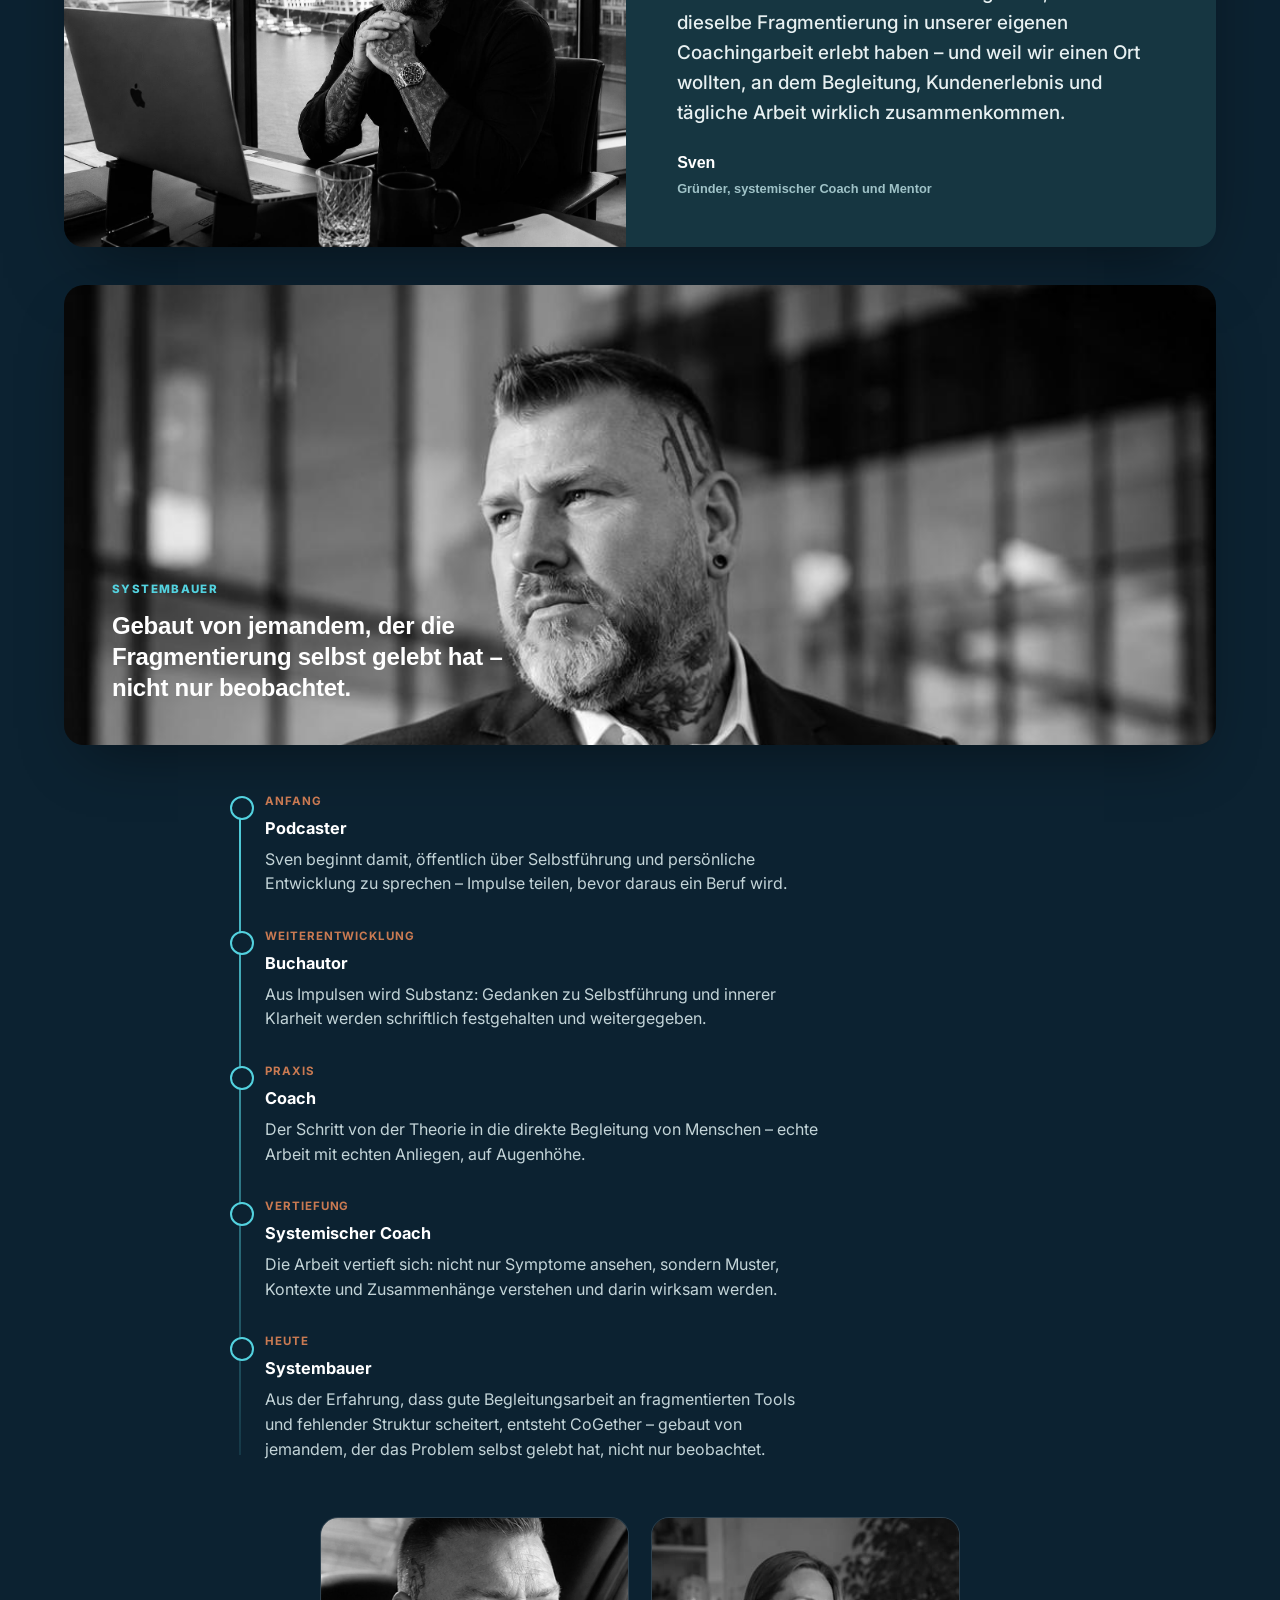
==== commit 3f42a3d9: "Verlinkung: Borderline für alle Co-Authored-By: Claude Sonnet 5.5 <noreply@anthropic.com>" ====
--- a/index.html
+++ b/index.html
@@ -835,6 +835,7 @@
       <a href="https://guidanceobservatory.com/">Guidance Observatory</a>
       <a href="https://borderallein.de/podcast/">Podcast Border Allein</a>
       <a href="https://gedankenkotze.de/">Podcast Gedankenkotze</a>
+      <a href="https://xn--borderlinefralle-tzb.de/">Borderline für alle</a>
     </div>
     <div class="sv2-footer__col">
       <span class="sv2-footer__label">Rechtliches</span>
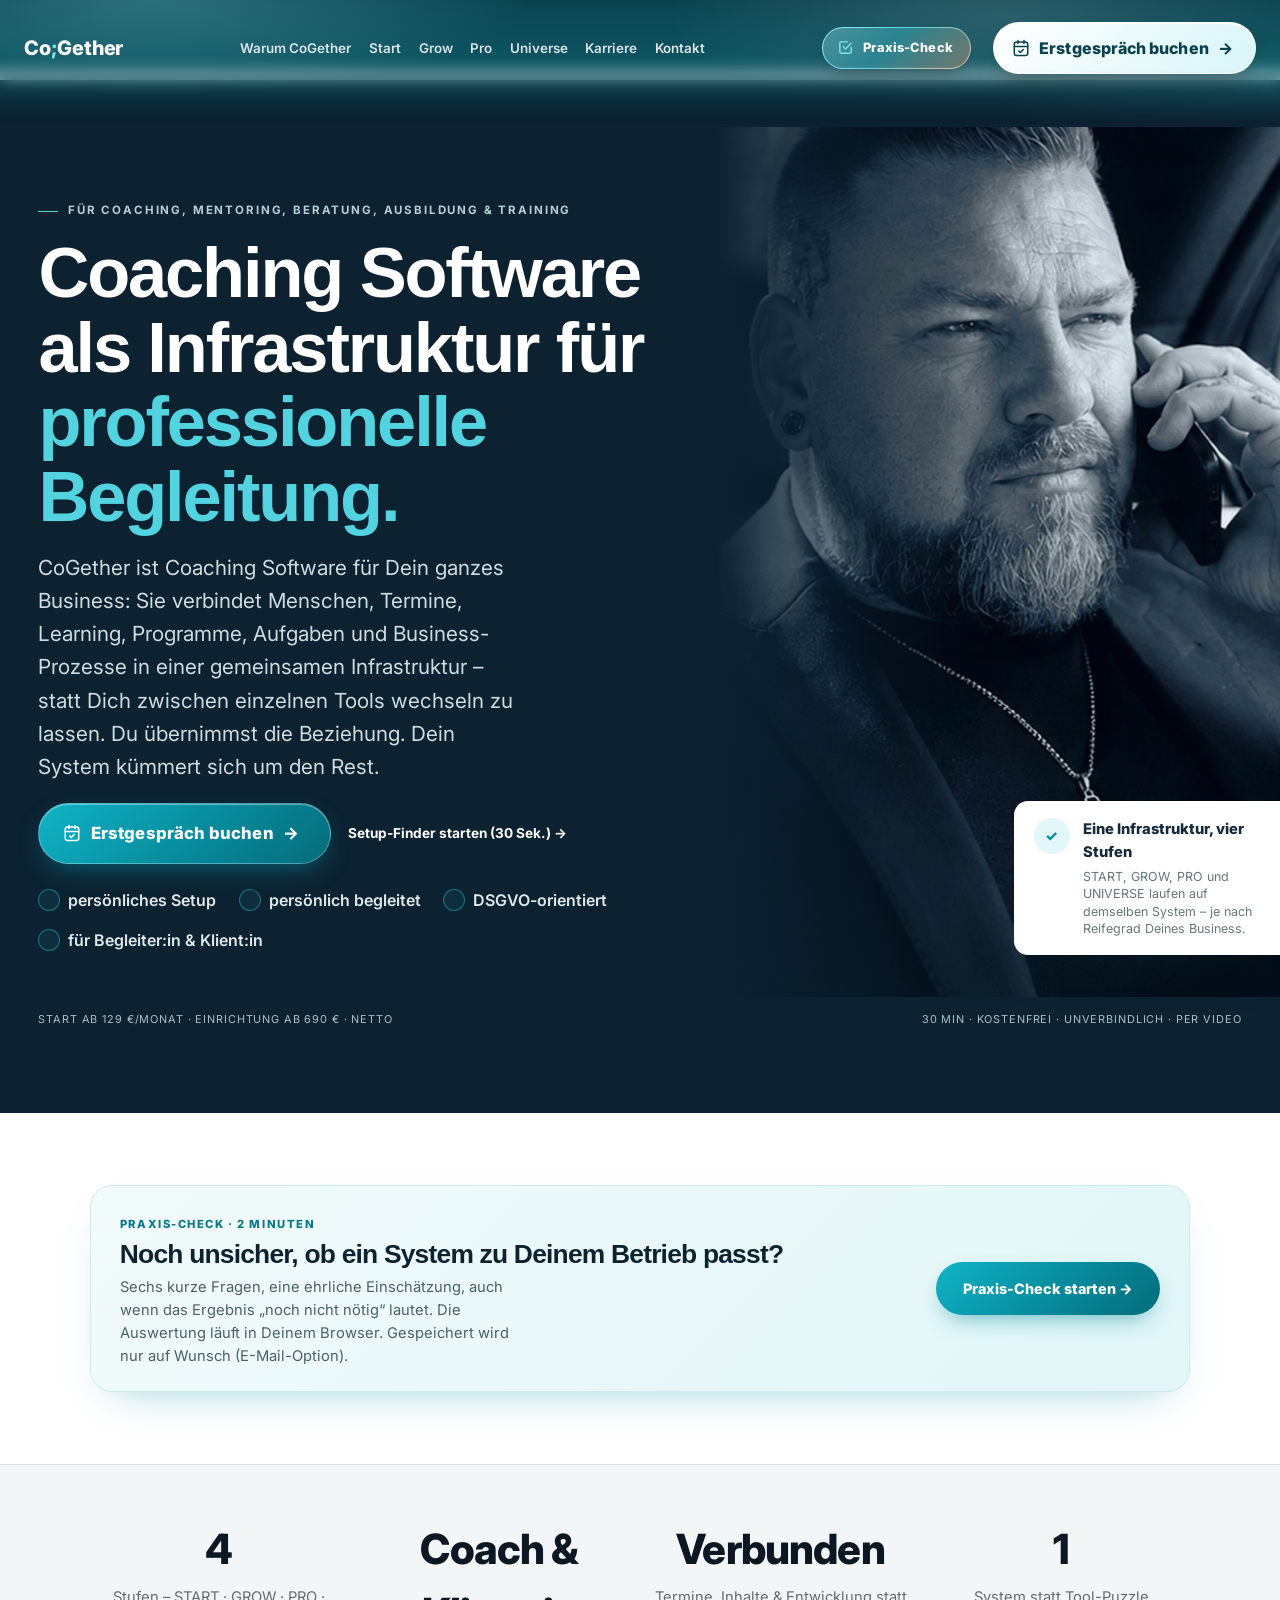
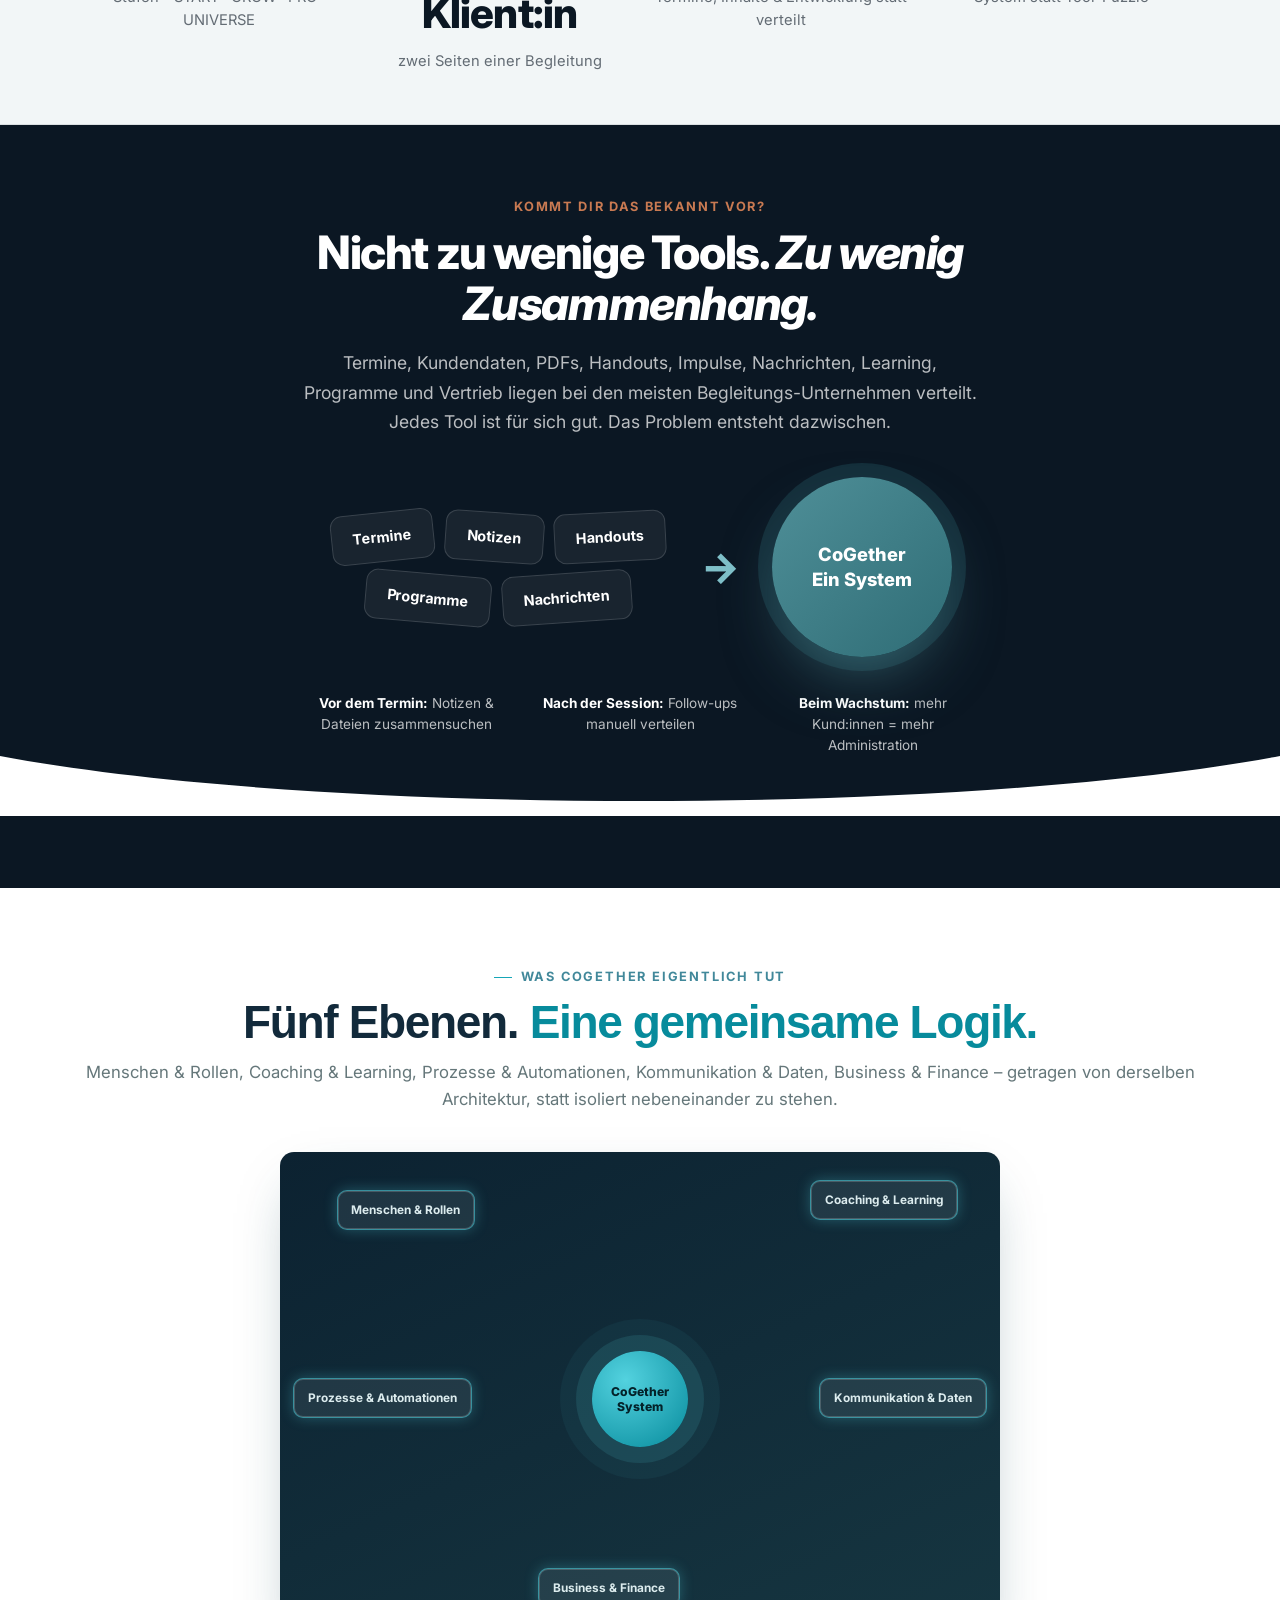
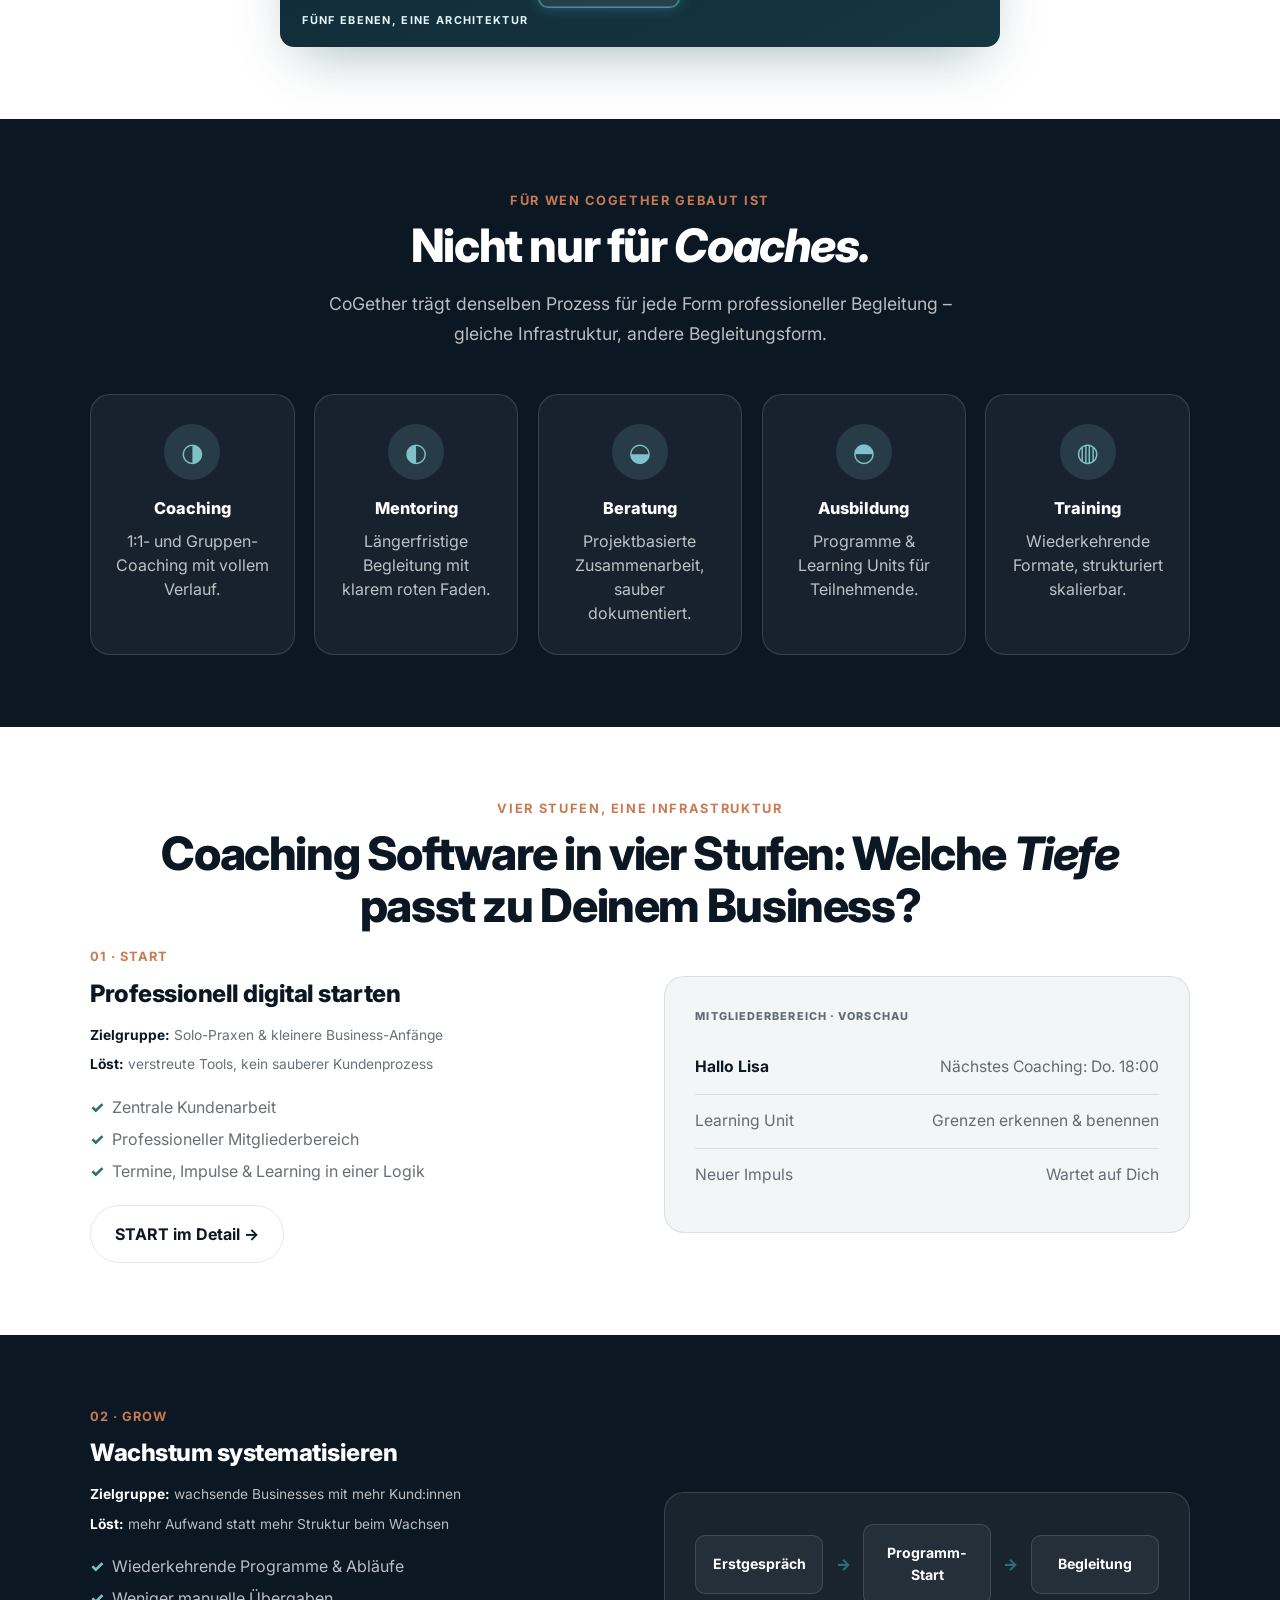
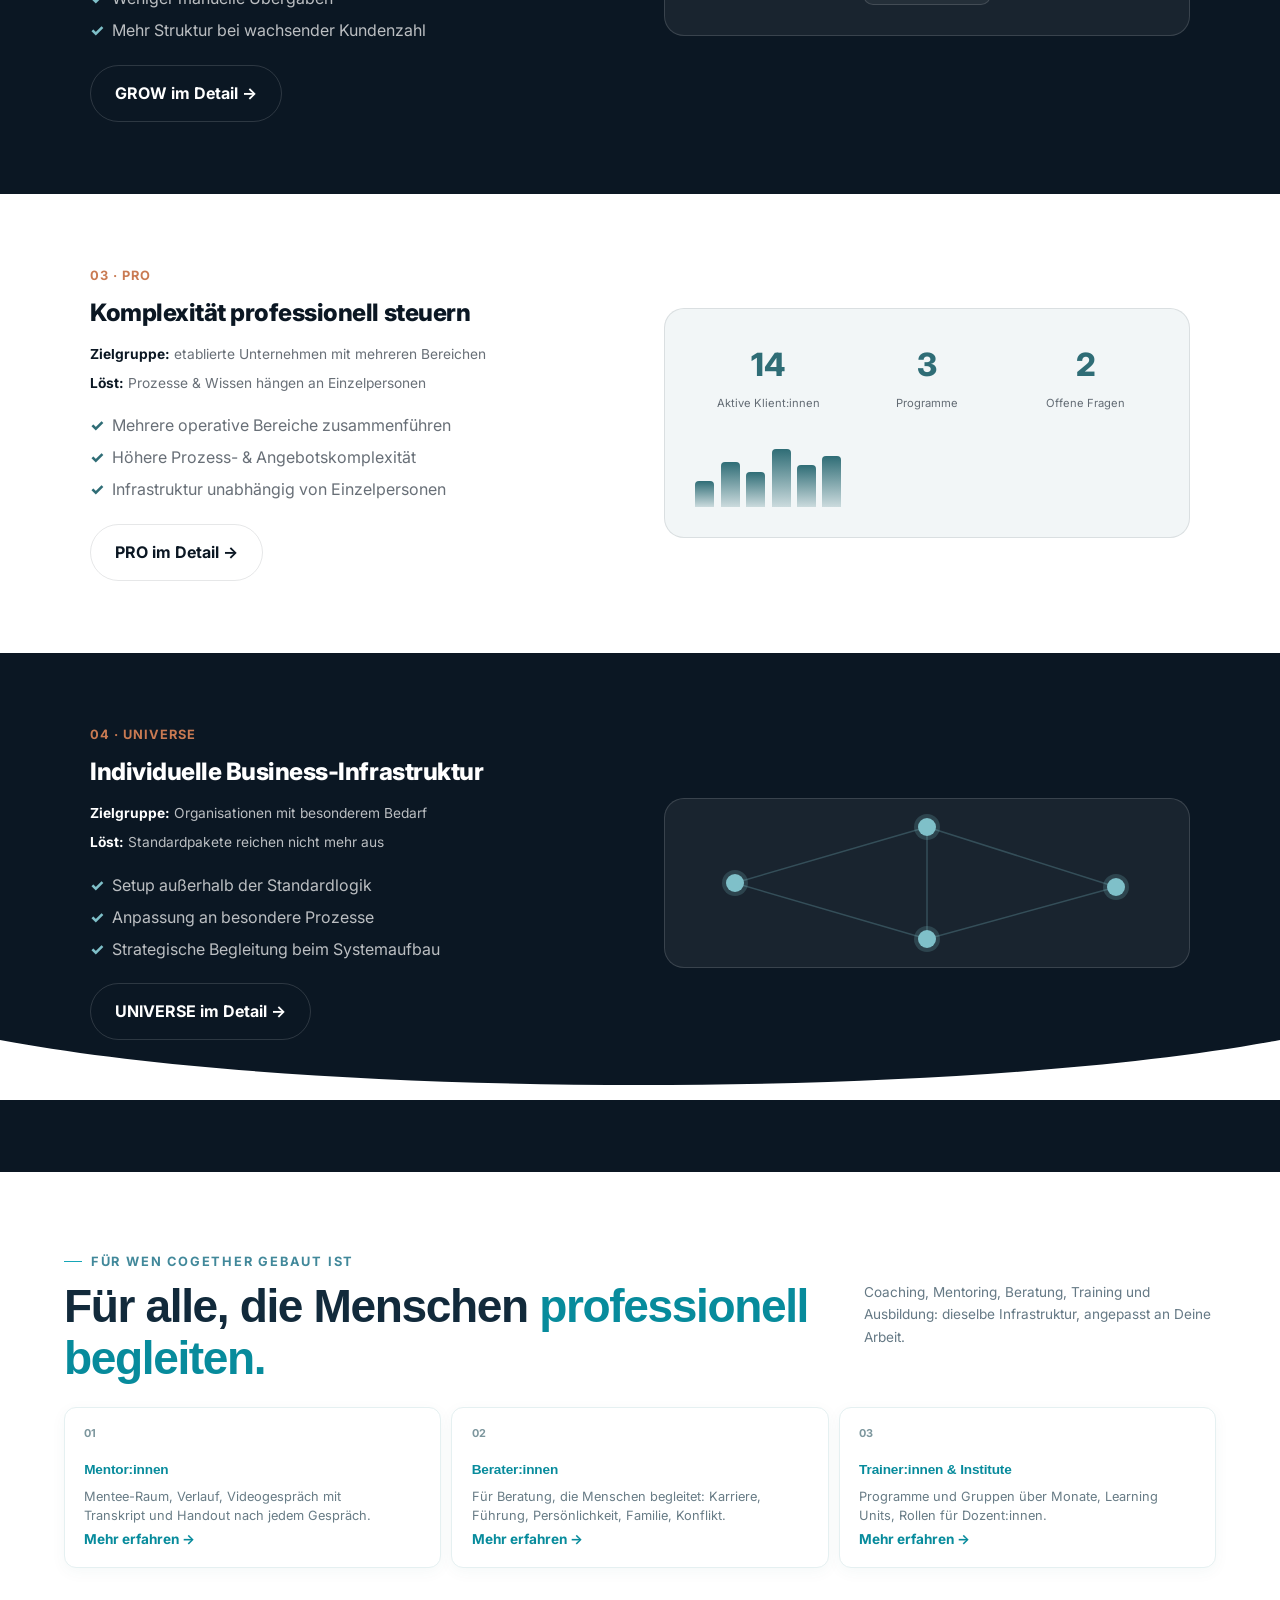
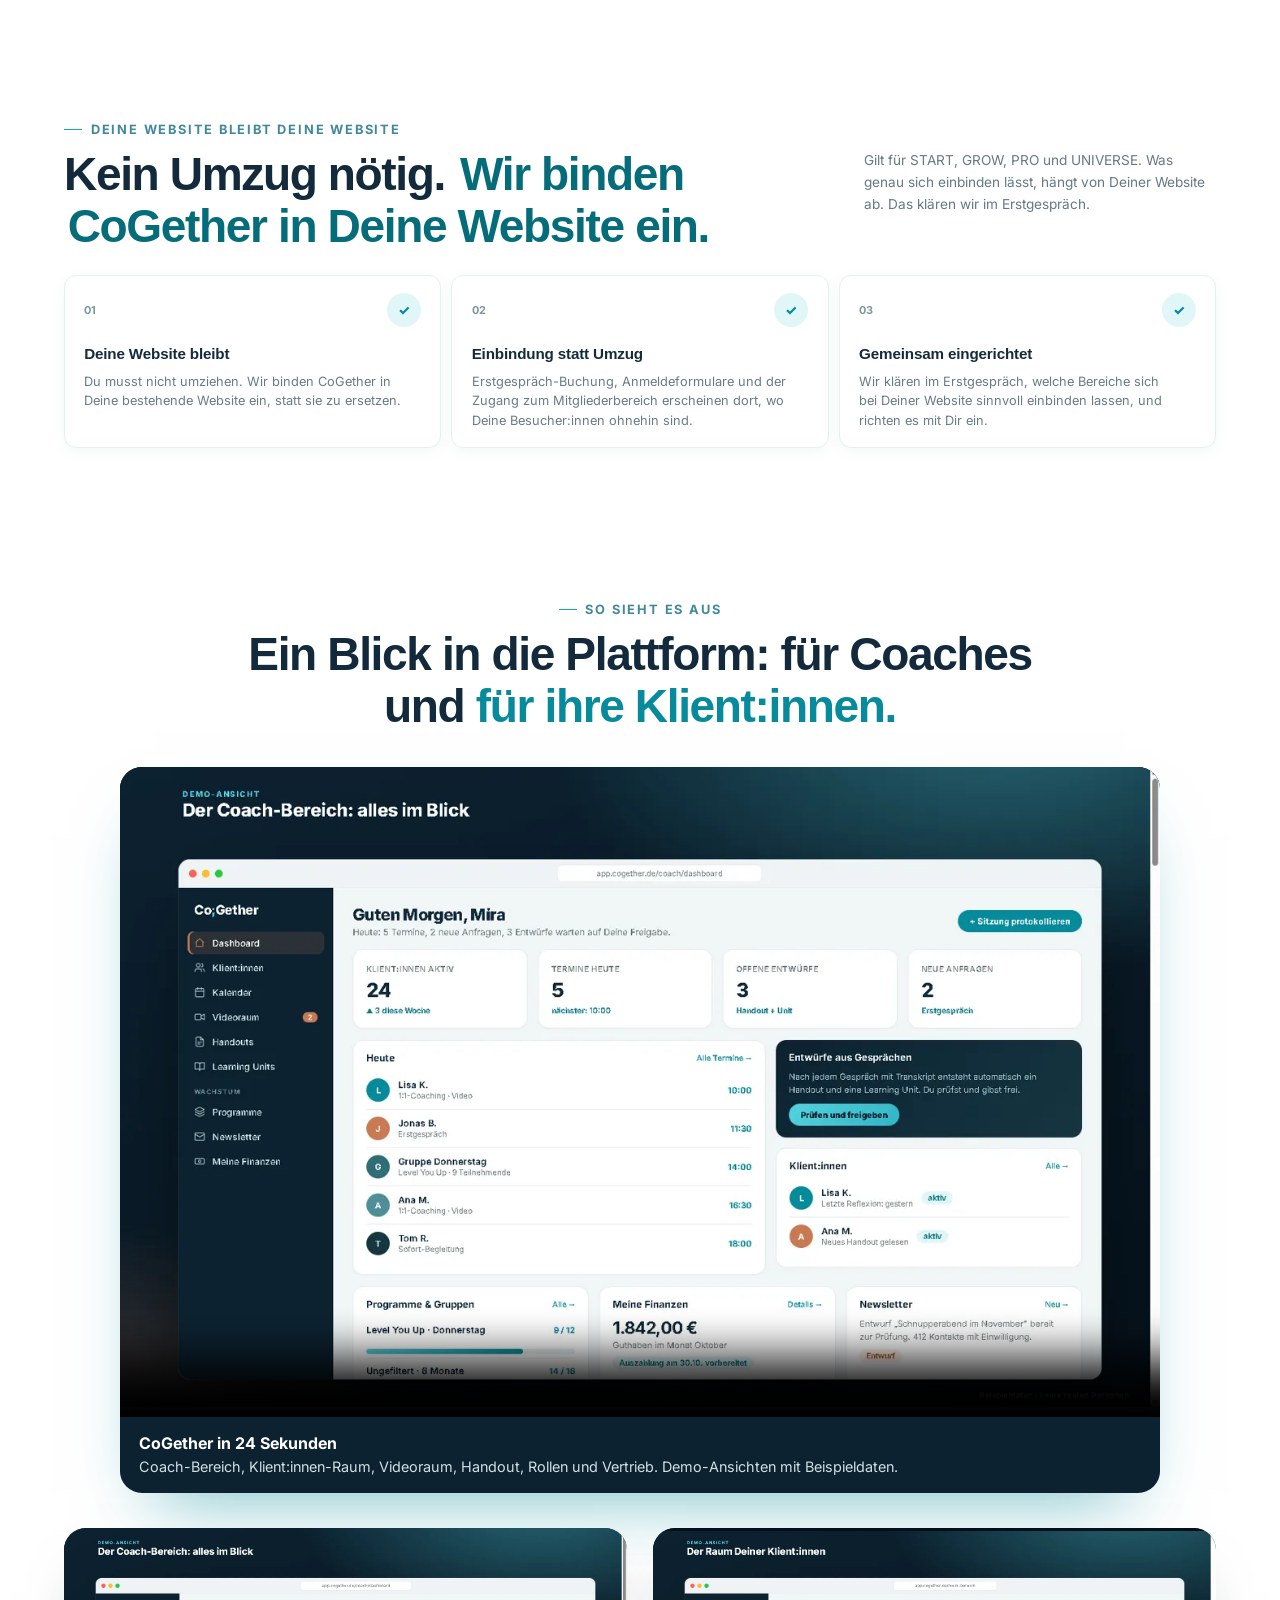
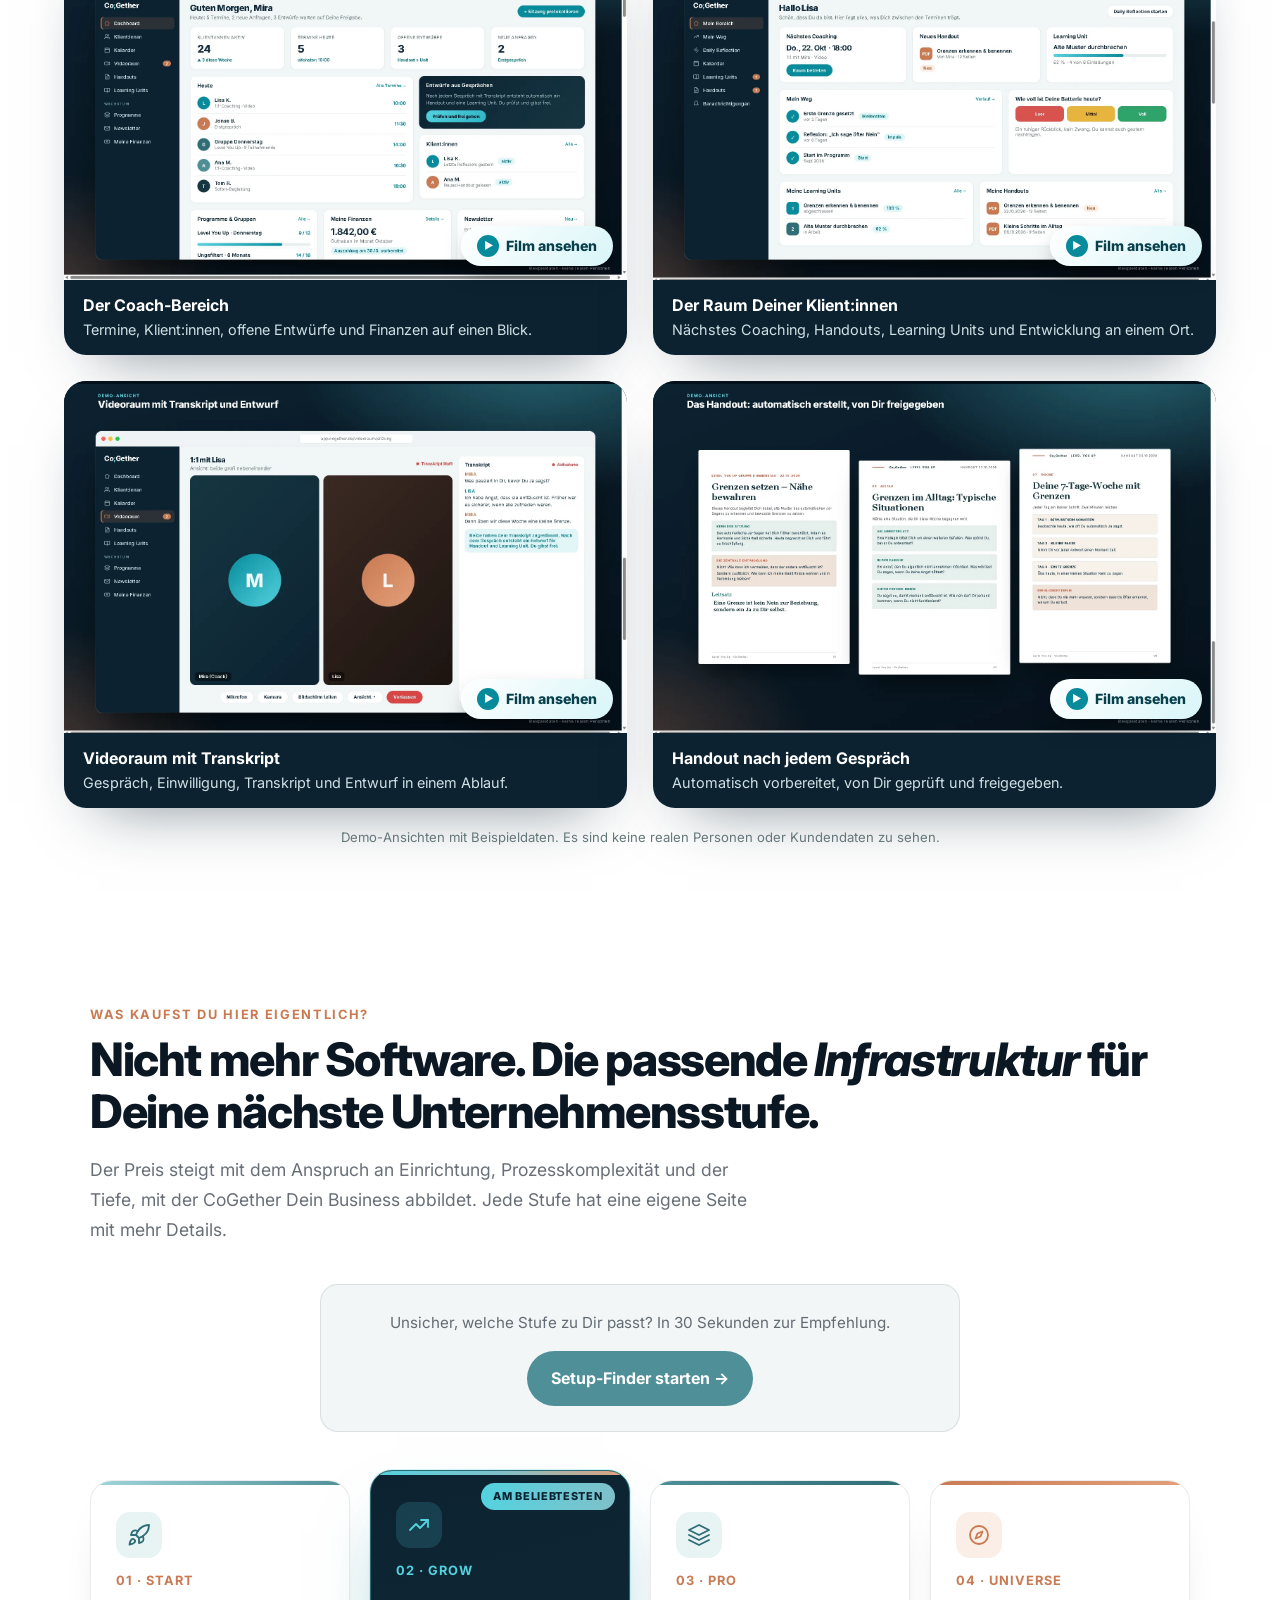
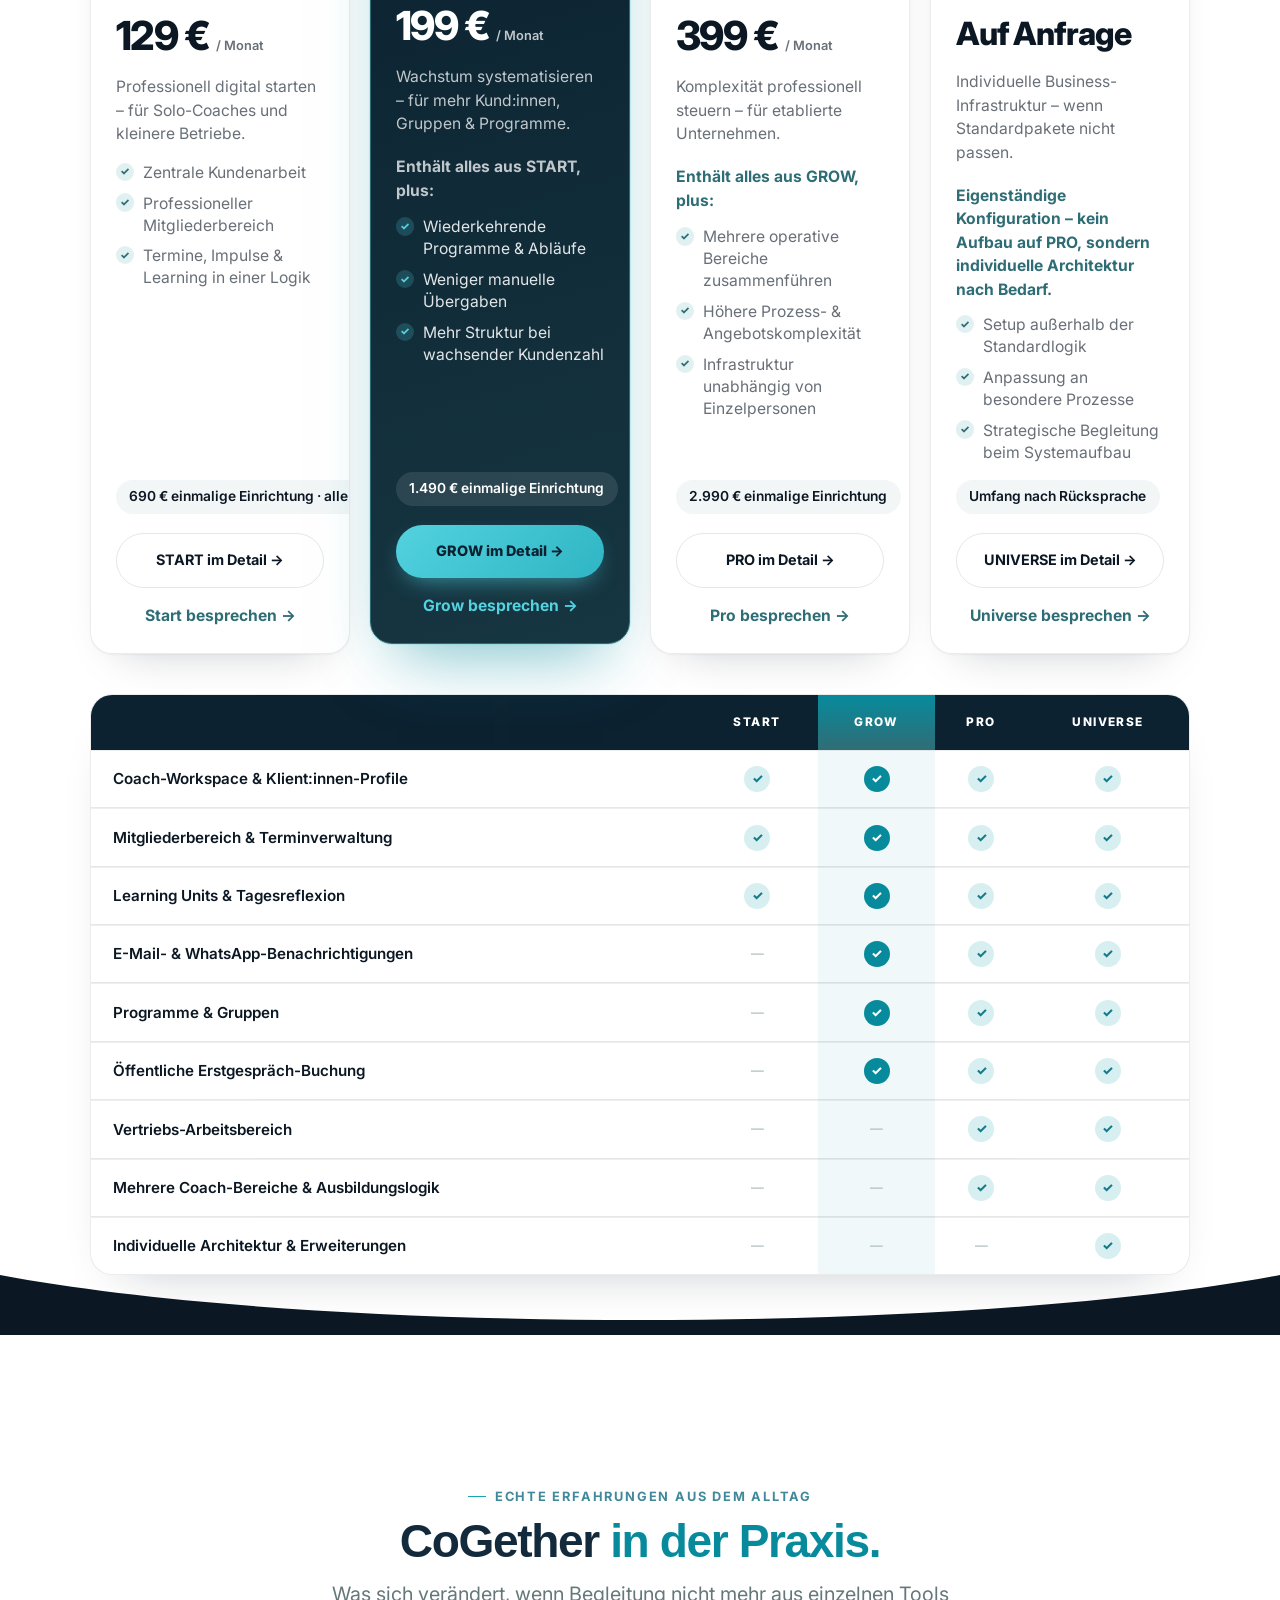
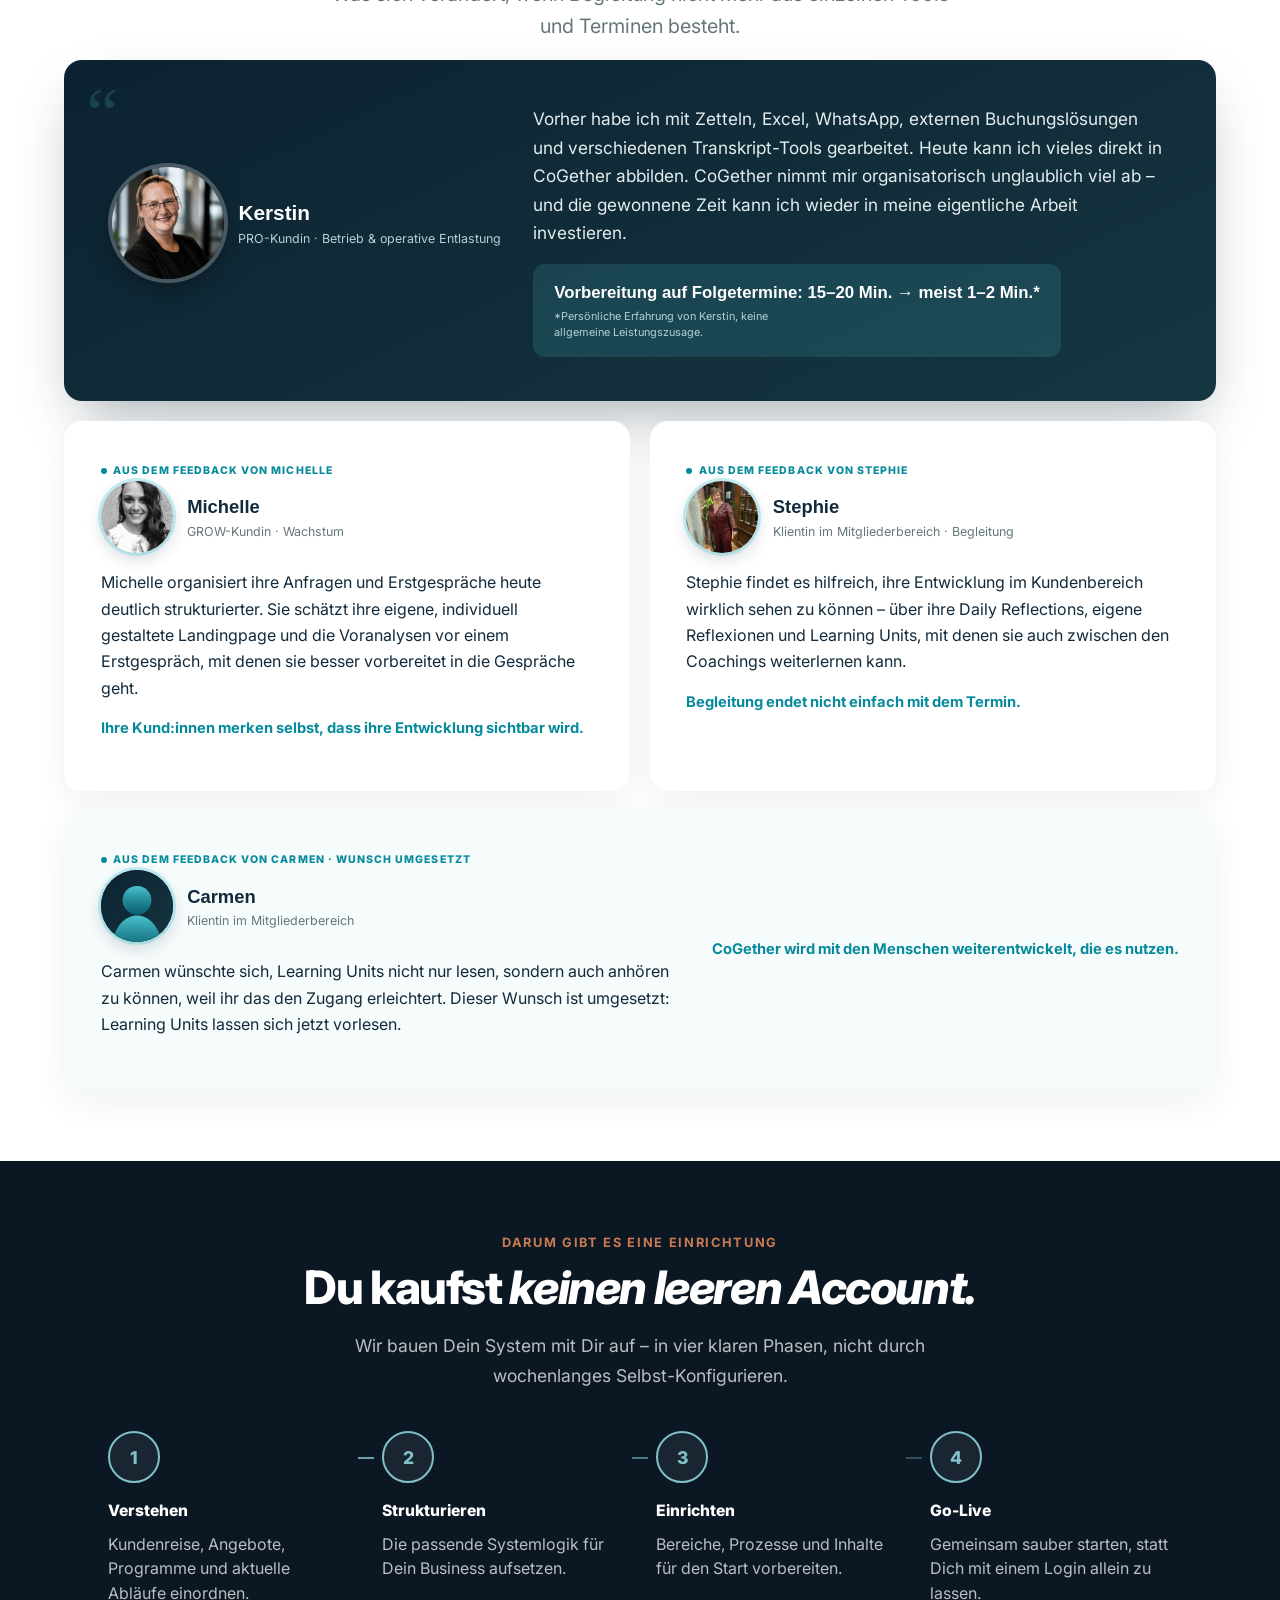
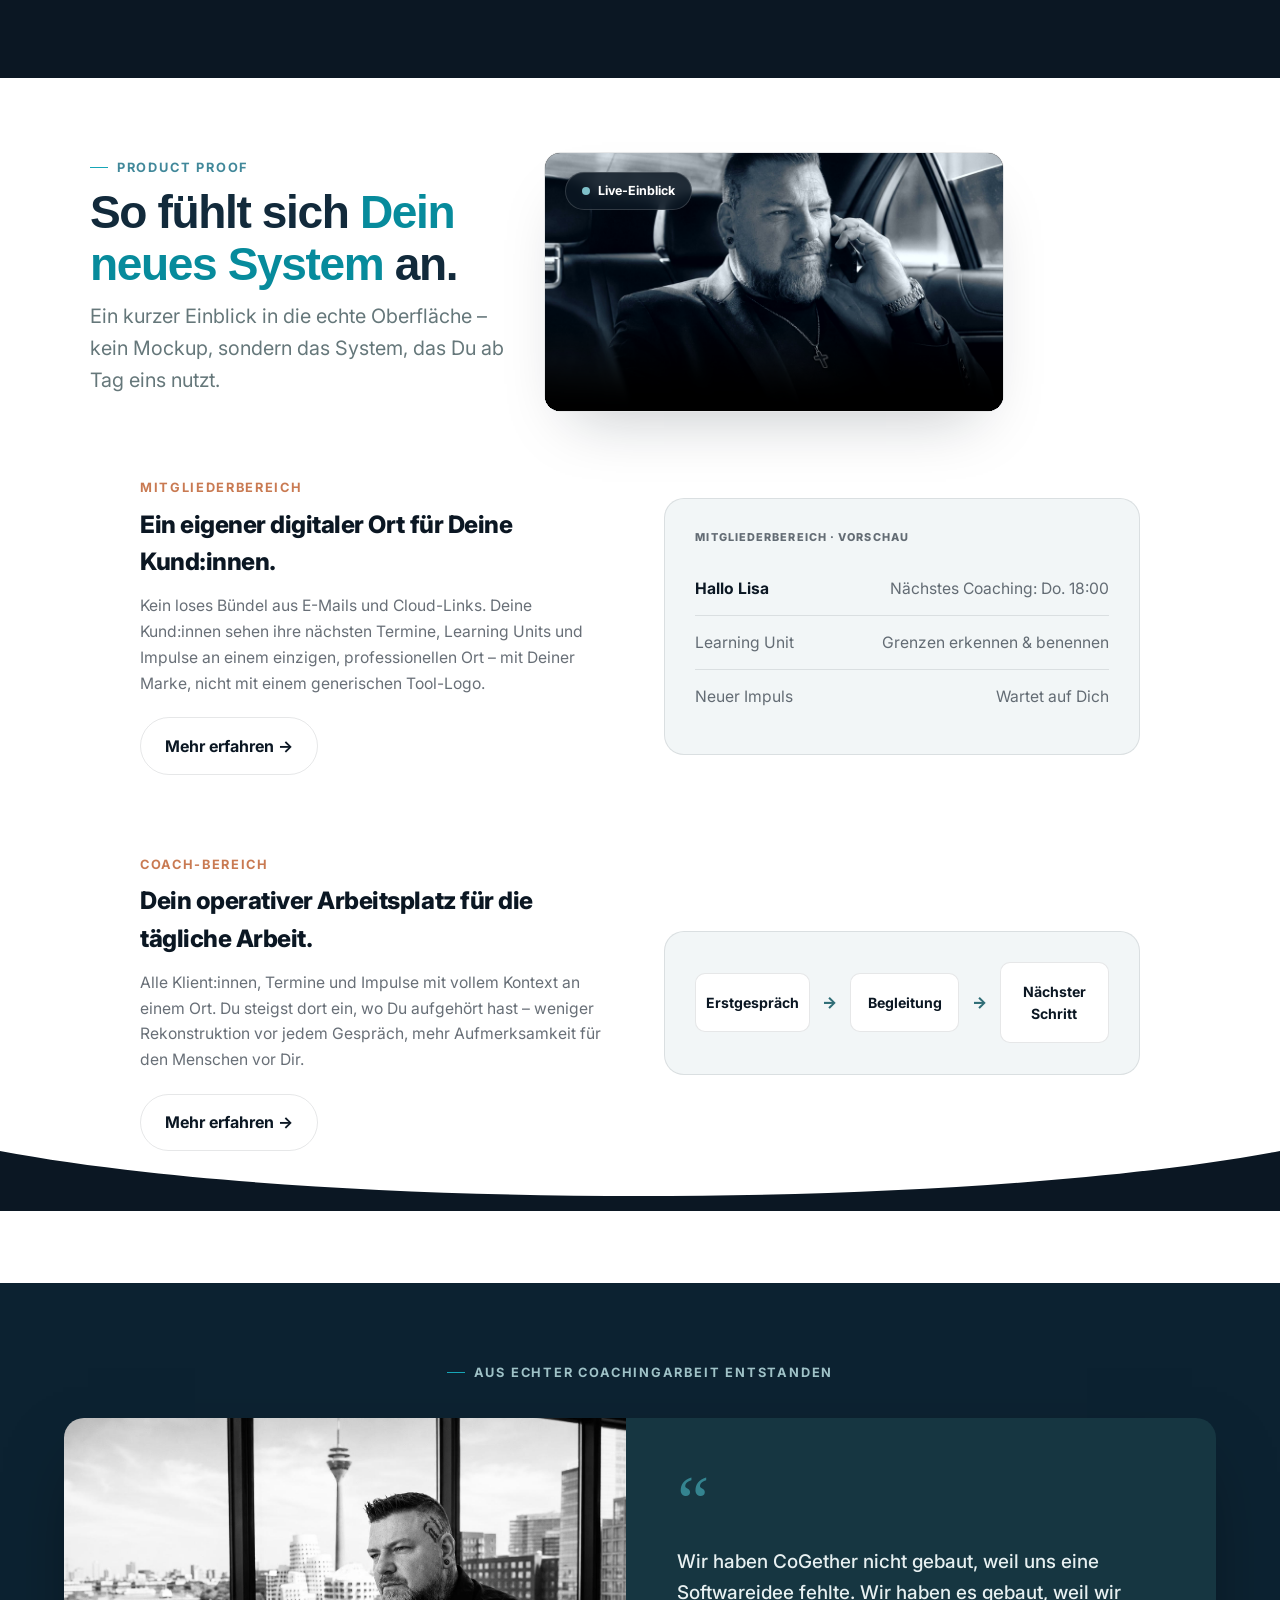
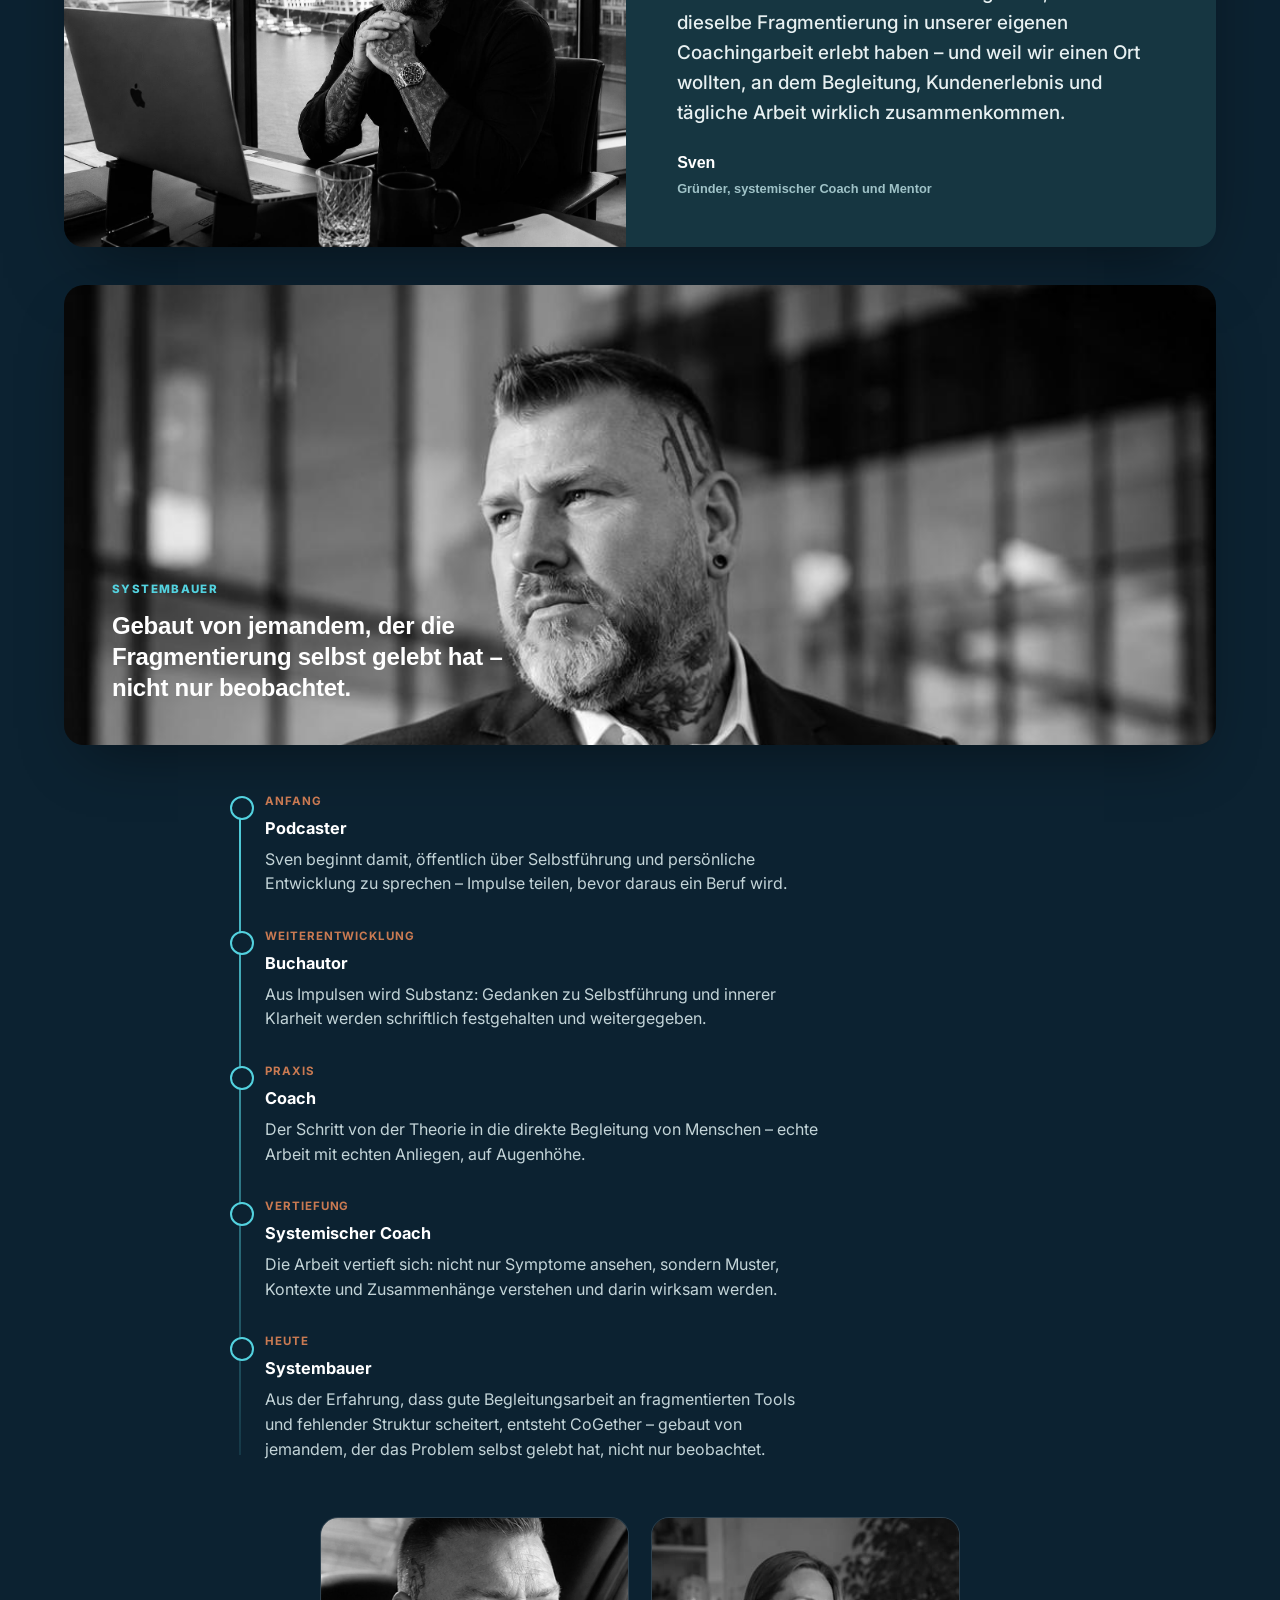
==== commit 5d94ddd7: "Footer: Social-Media-Links (Instagram, TikTok, YouTube, LinkedIn) Co-Authored-By: Claude Sonnet 5.5 " ====
--- a/index.html
+++ b/index.html
@@ -843,6 +843,7 @@
       <a href="https://cogether.de/datenschutz/">Datenschutz</a>
     </div>
   </div>
+  <div class="sv2-wrap"><p class="soc-row">Folge uns: <a href="https://www.instagram.com/cogether_official" target="_blank" rel="noopener">Instagram</a><span aria-hidden="true"> · </span><a href="https://www.tiktok.com/@borderallein_official" target="_blank" rel="noopener">TikTok</a><span aria-hidden="true"> · </span><a href="https://www.youtube.com/@cogether" target="_blank" rel="noopener">YouTube</a><span aria-hidden="true"> · </span><a href="https://de.linkedin.com/in/cogether" target="_blank" rel="noopener">LinkedIn</a></p></div>
   <div class="sv2-wrap sv2-footer__bottom">
     <span>© <span id="y"></span> CoGether Business</span>
     <span>Mit Haltung. Mit Struktur. Gemeinsam.</span>
--- a/assets/style.css
+++ b/assets/style.css
@@ -1270,3 +1270,5 @@
 @media(max-width:640px){.pc-teaser__inner{padding:1.3rem 1.2rem}.pc-teaser__btn{width:100%}}
 
 @media(min-width:761px){.sv2-footer__main{grid-template-columns:1.3fr repeat(5,1fr)}}
+
+.soc-row{margin:1rem 0 0;font-size:.9rem;color:#9fb0b8;opacity:1}.soc-row a{color:inherit;text-decoration:underline;text-underline-offset:3px}
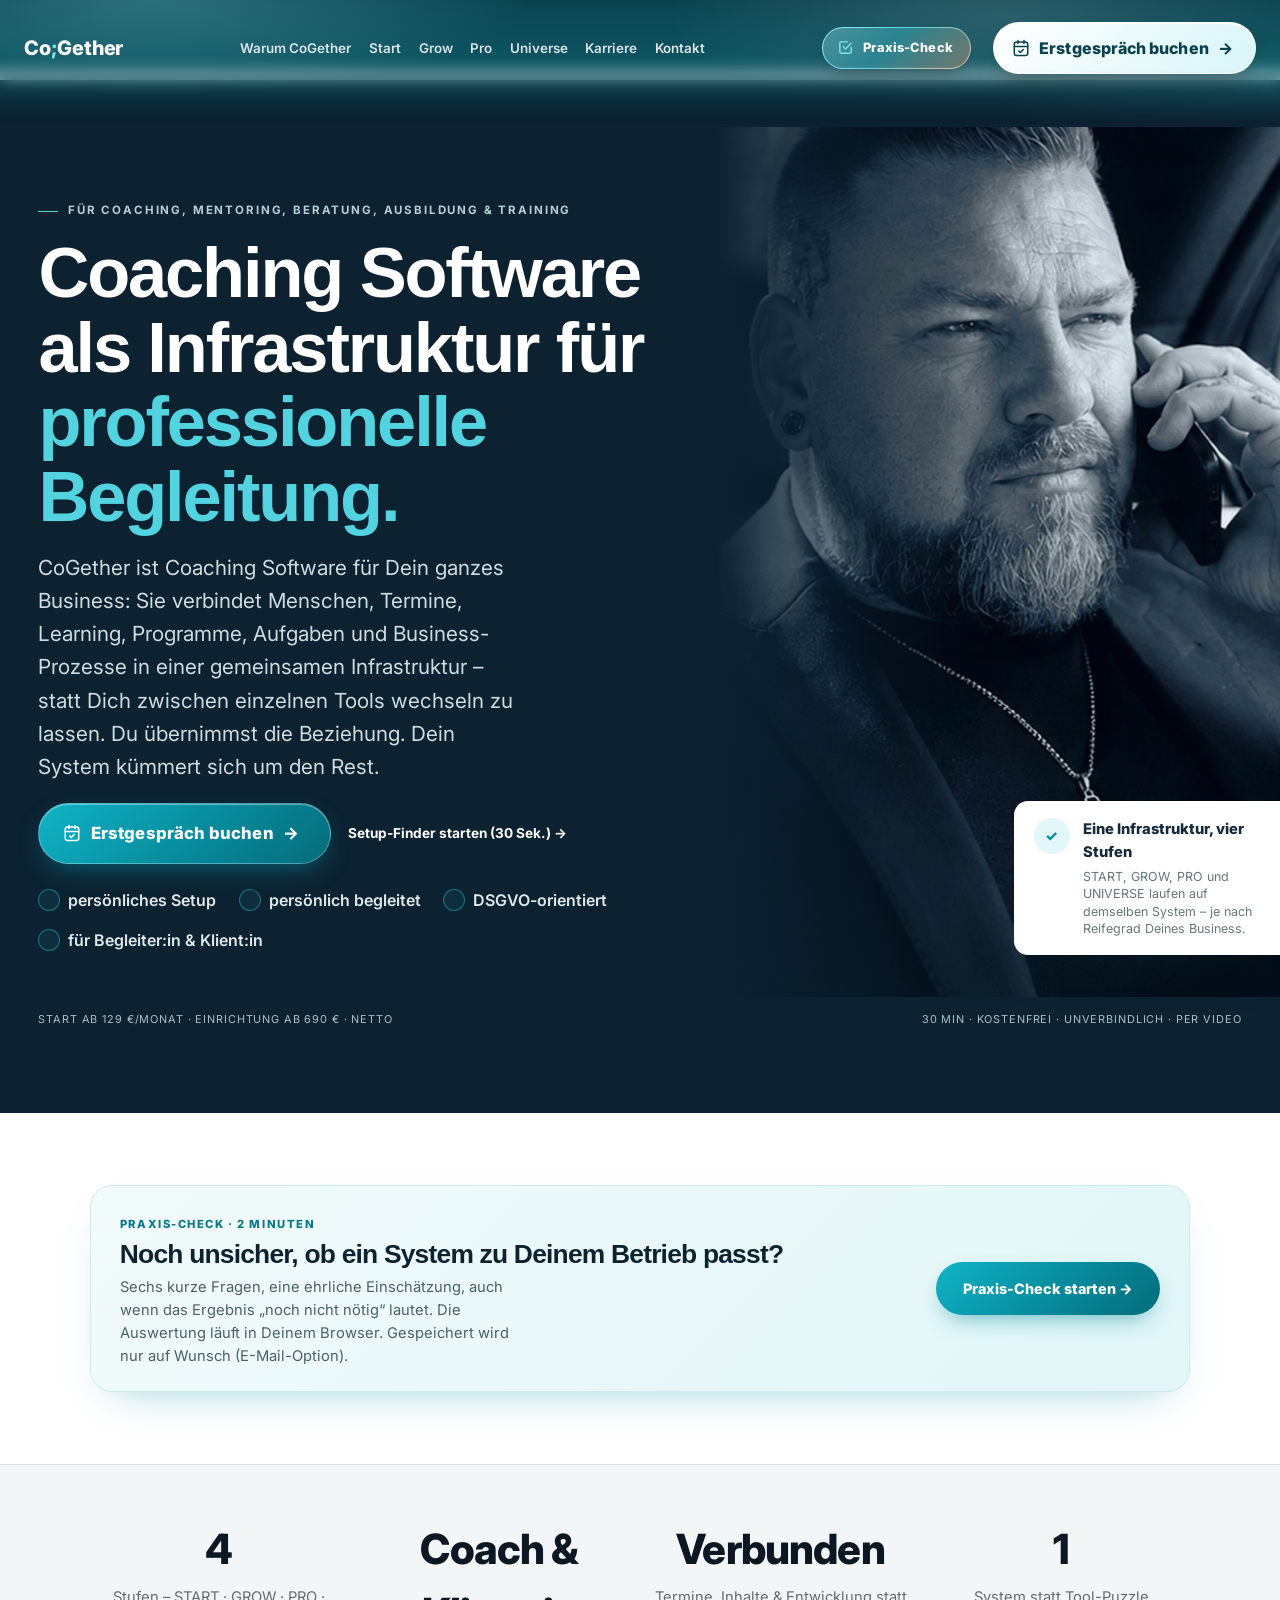
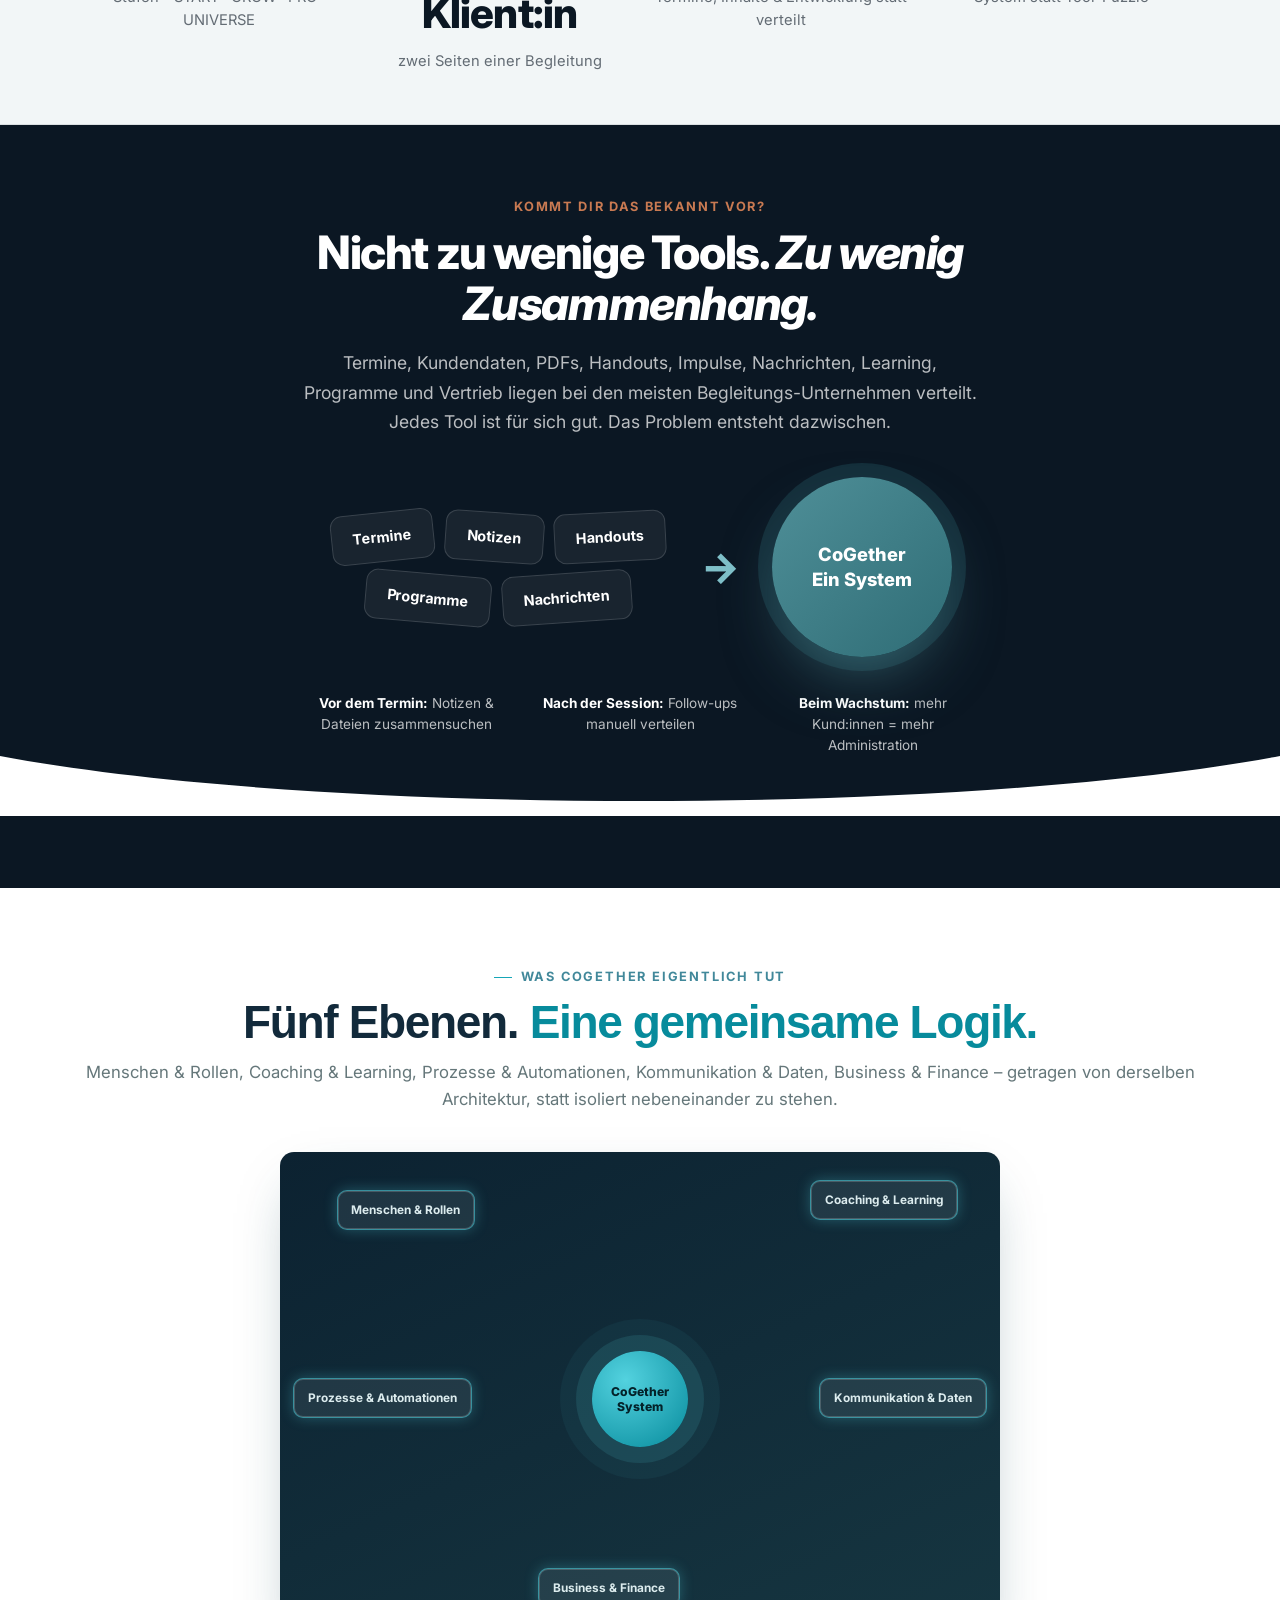
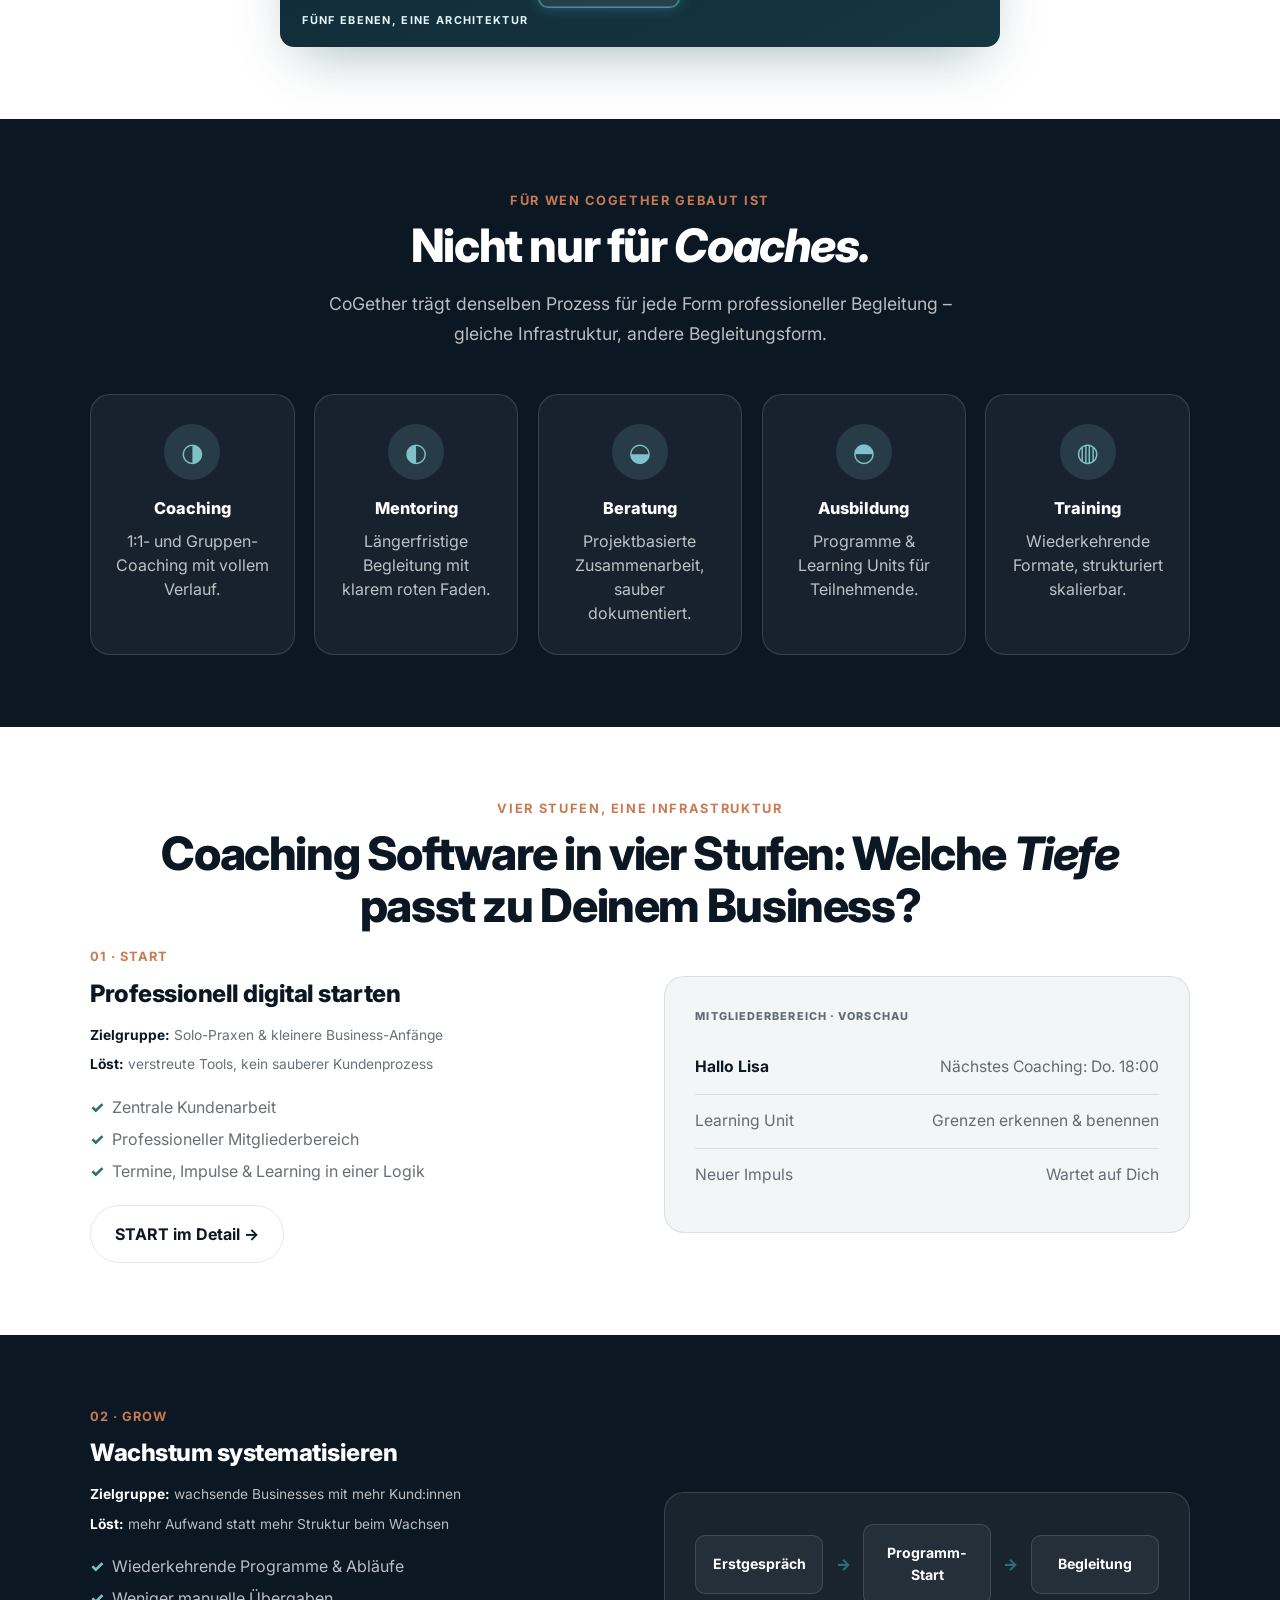
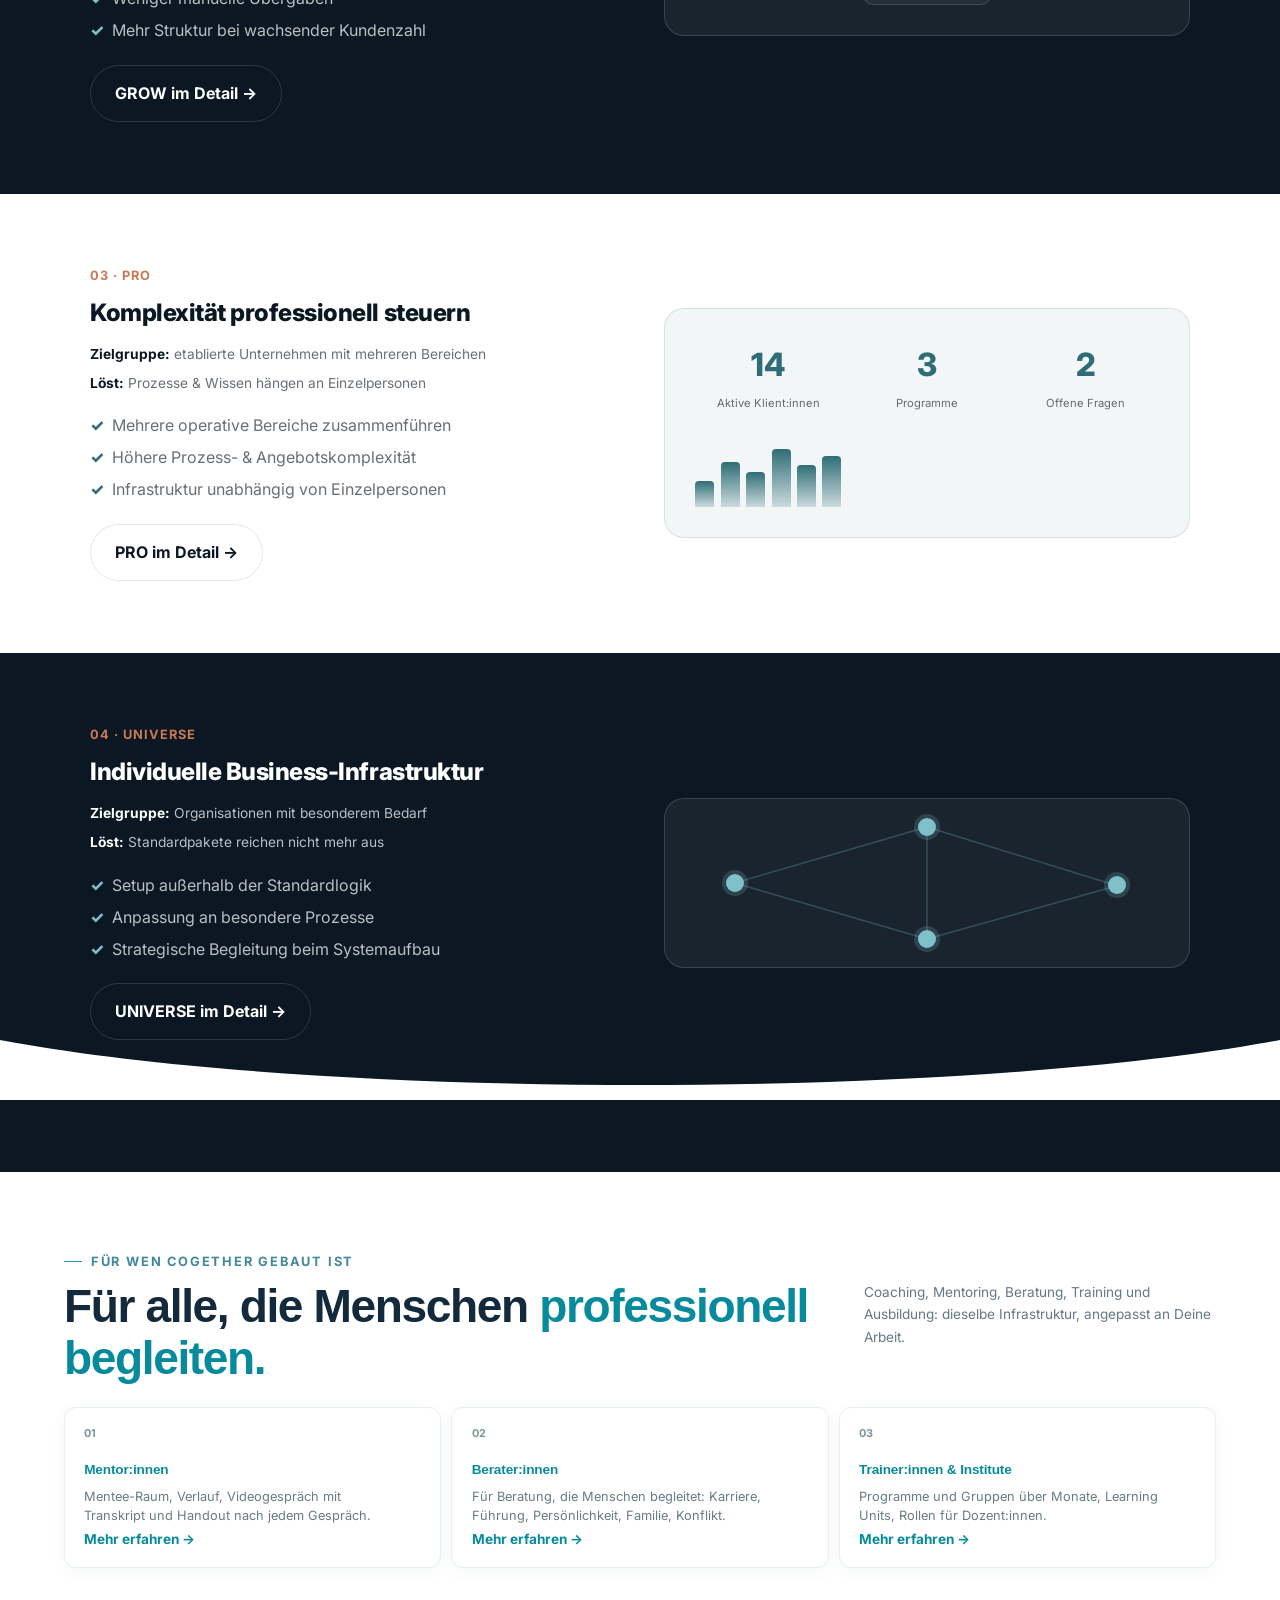
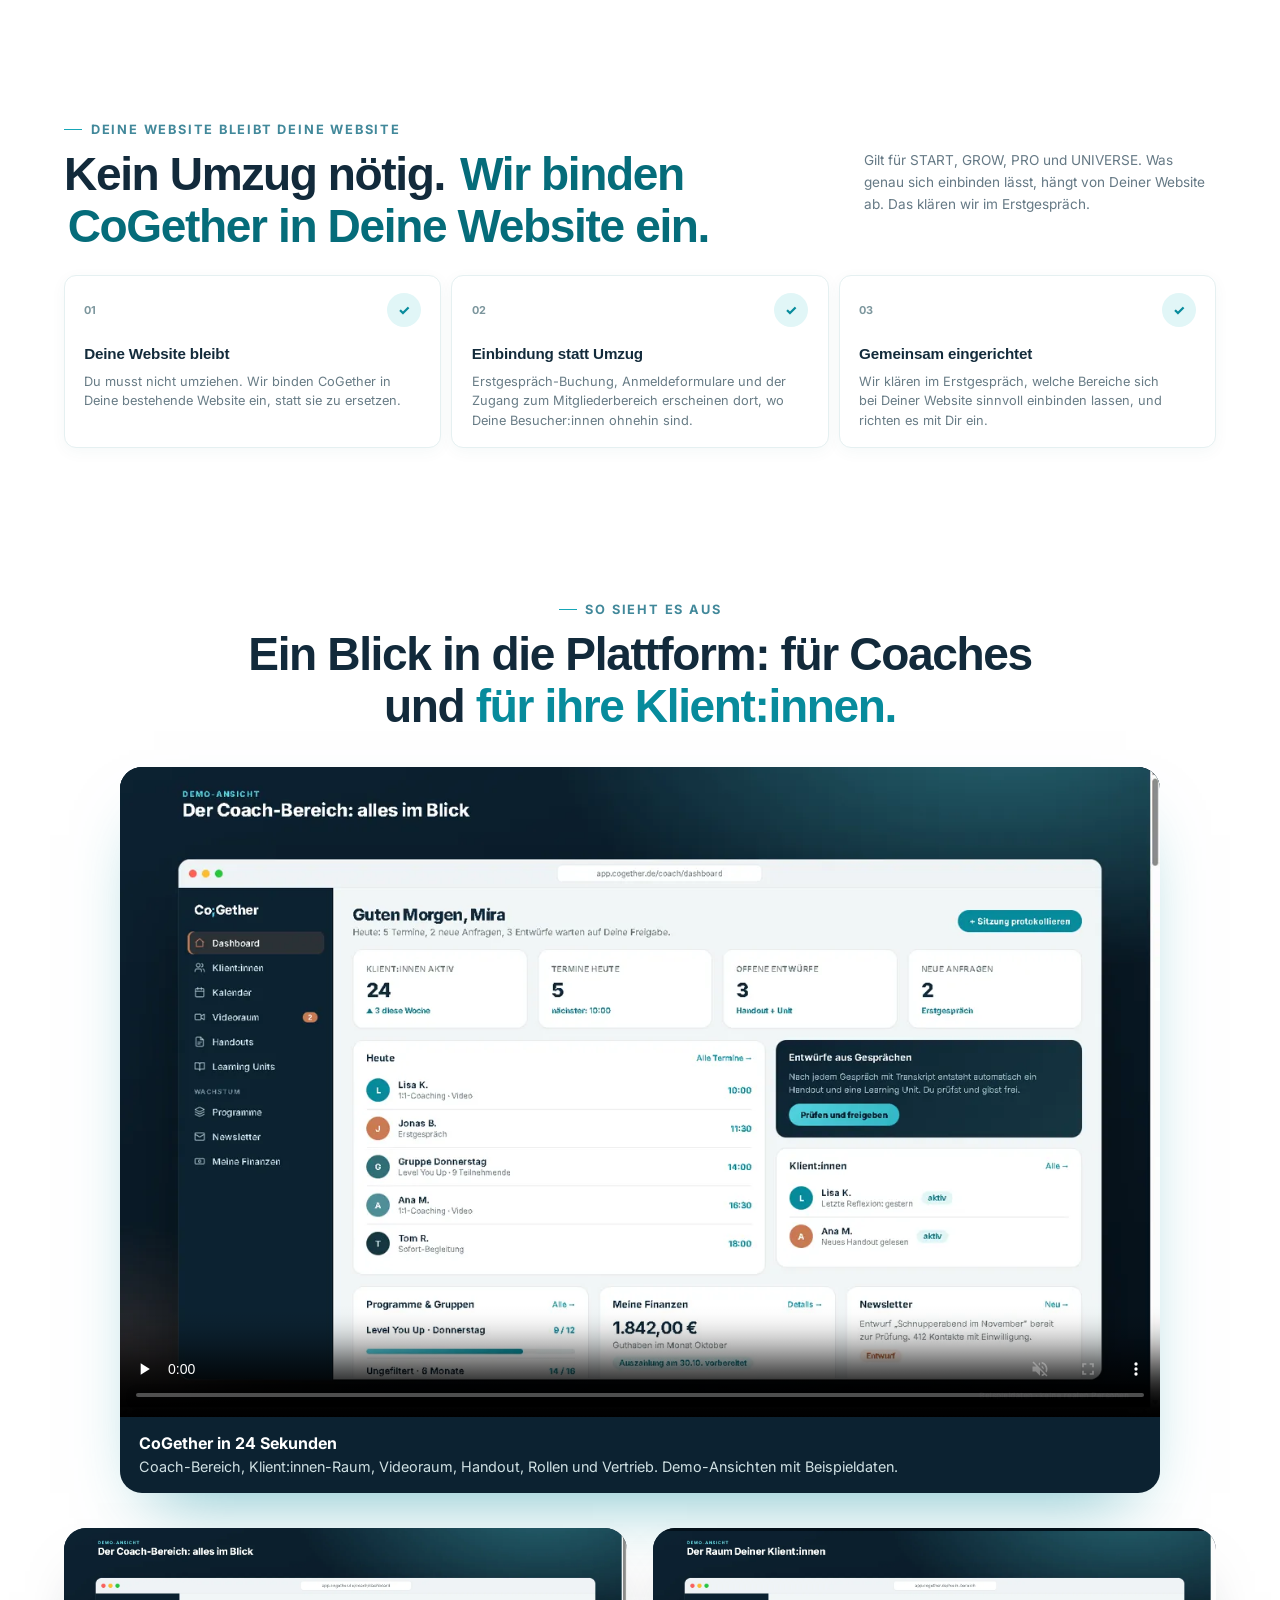
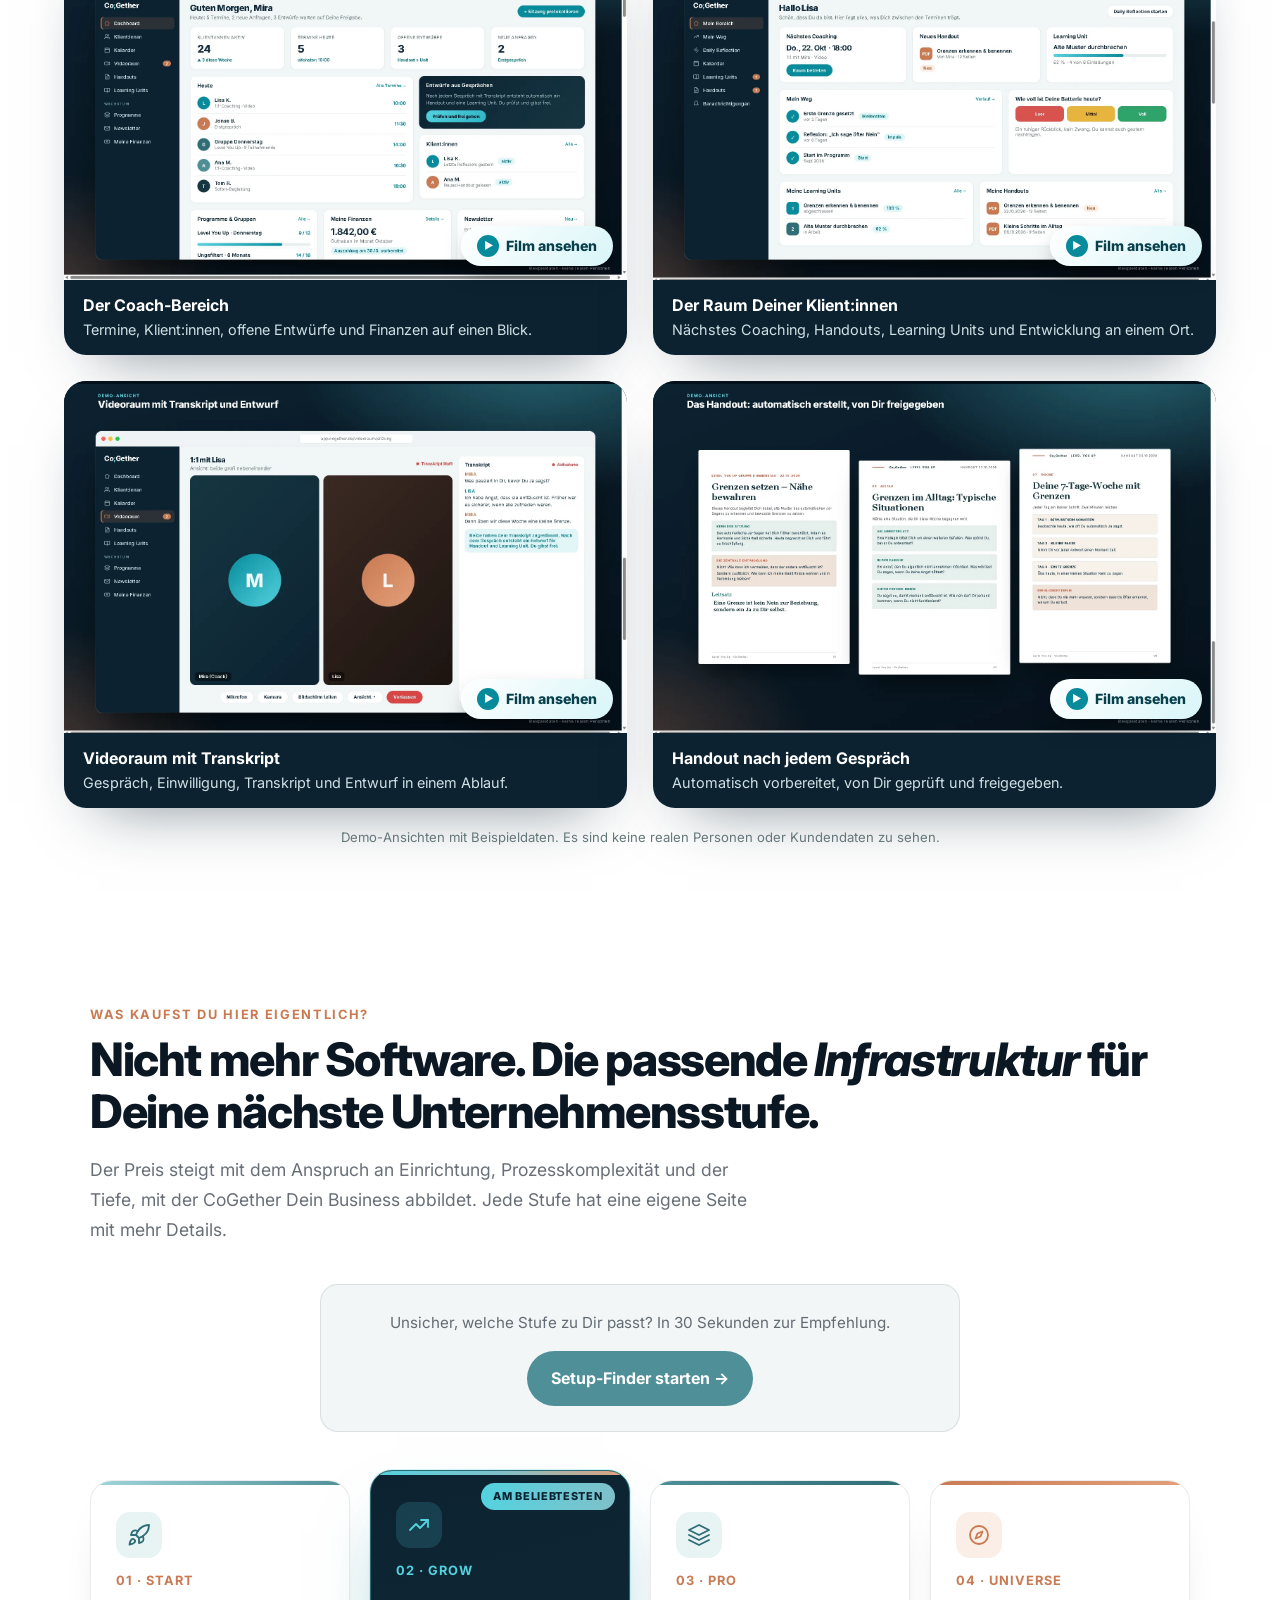
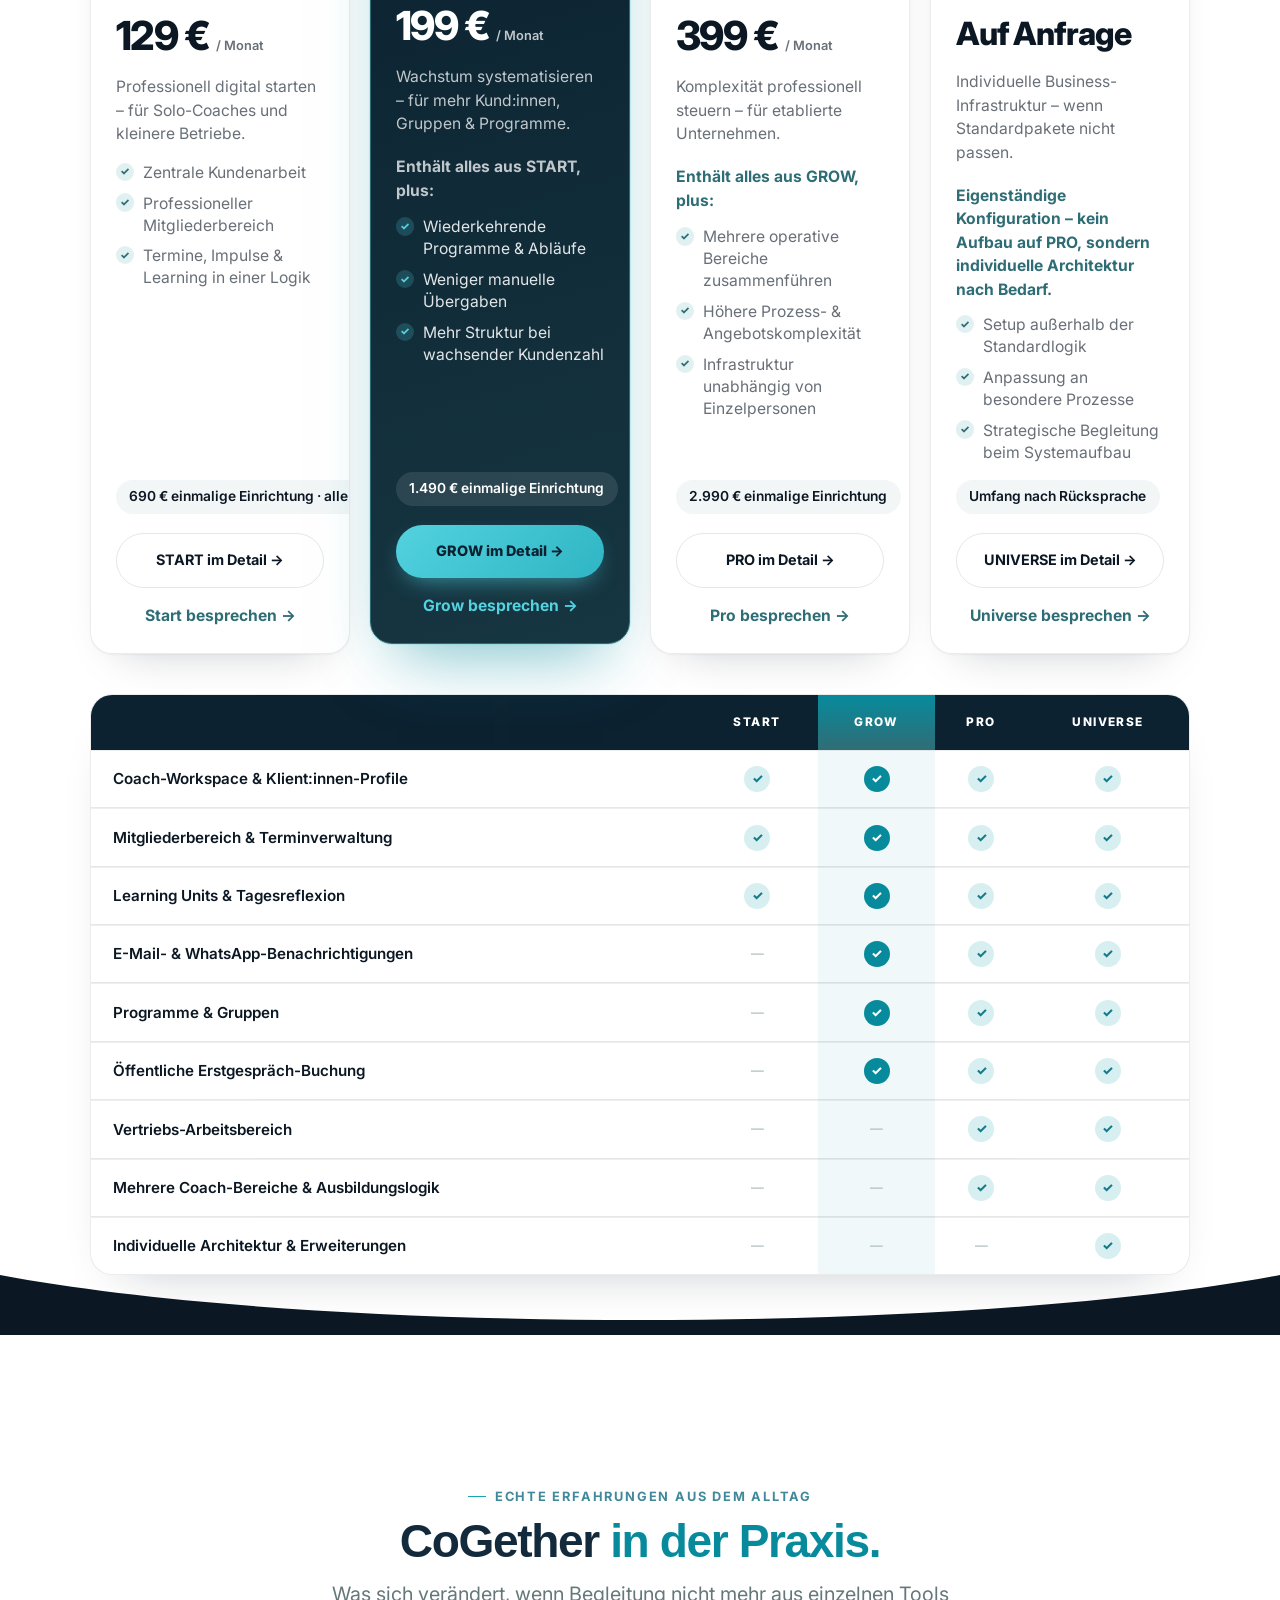
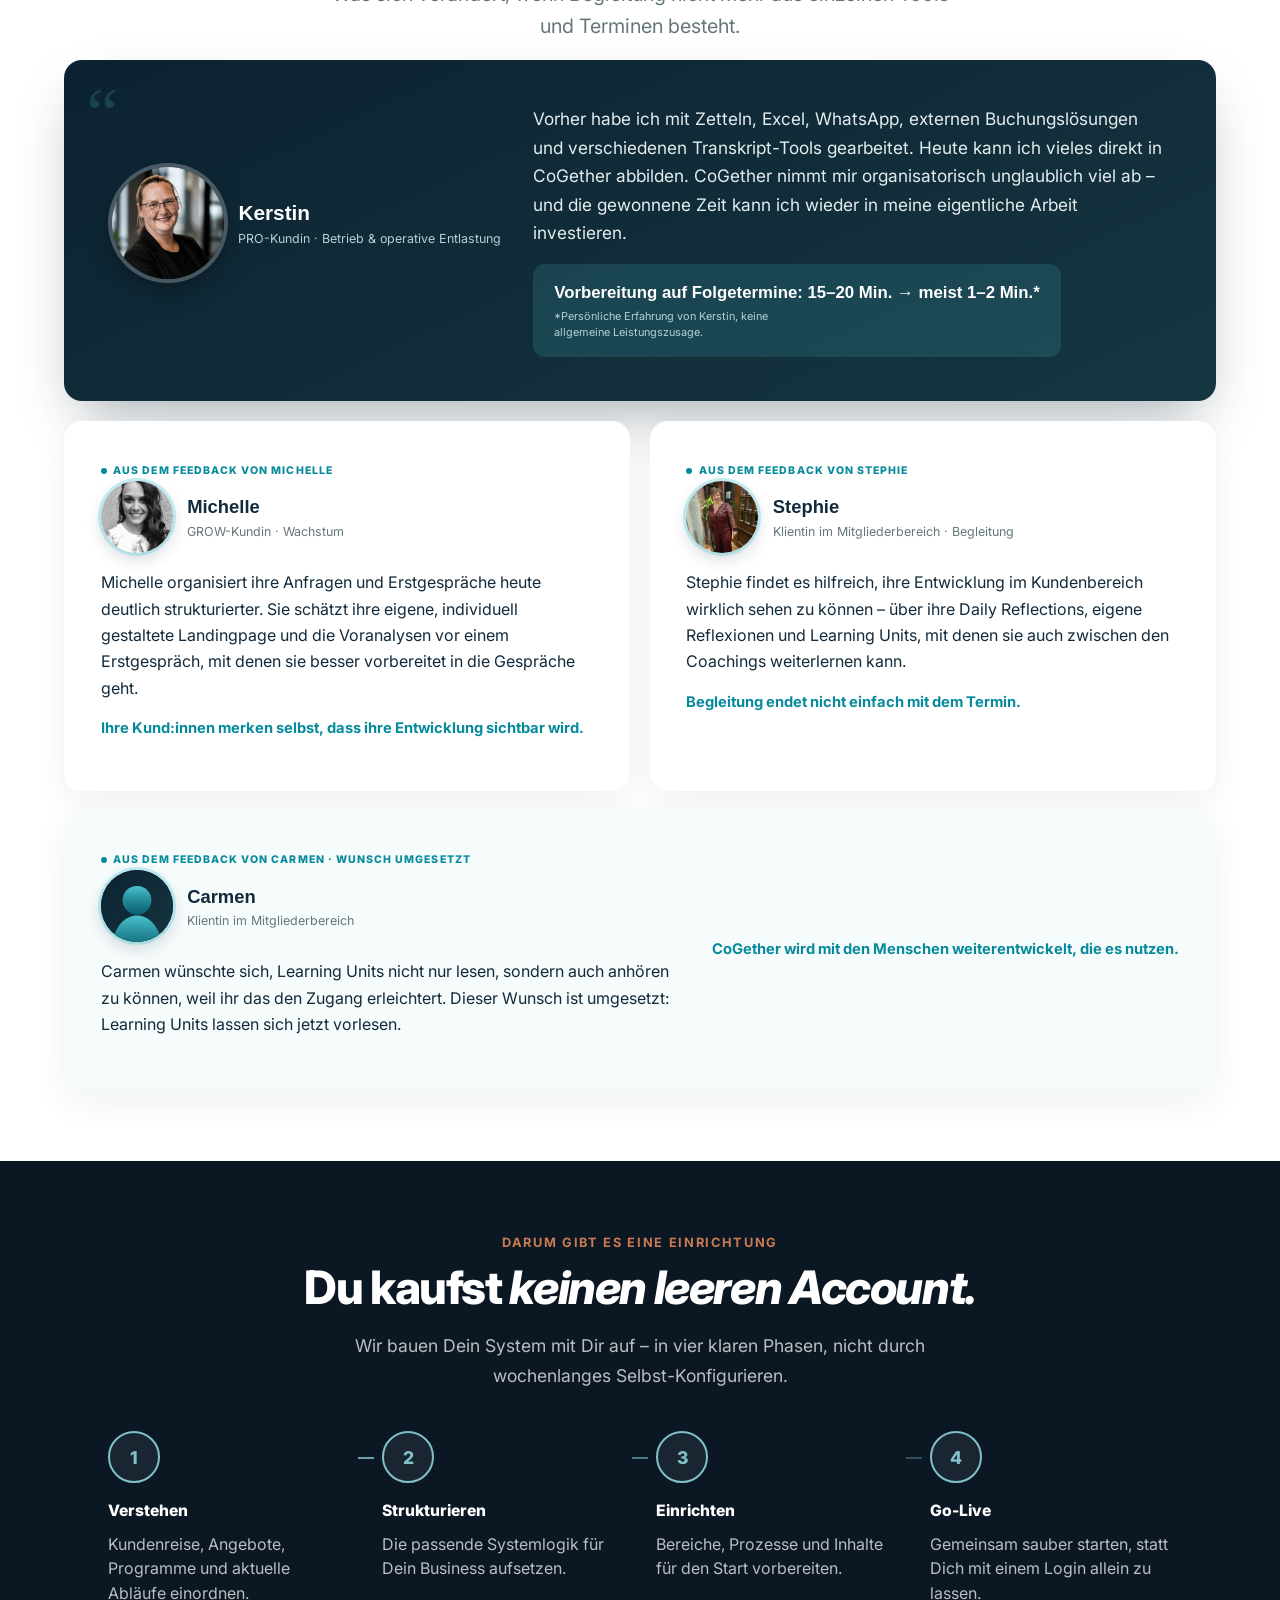
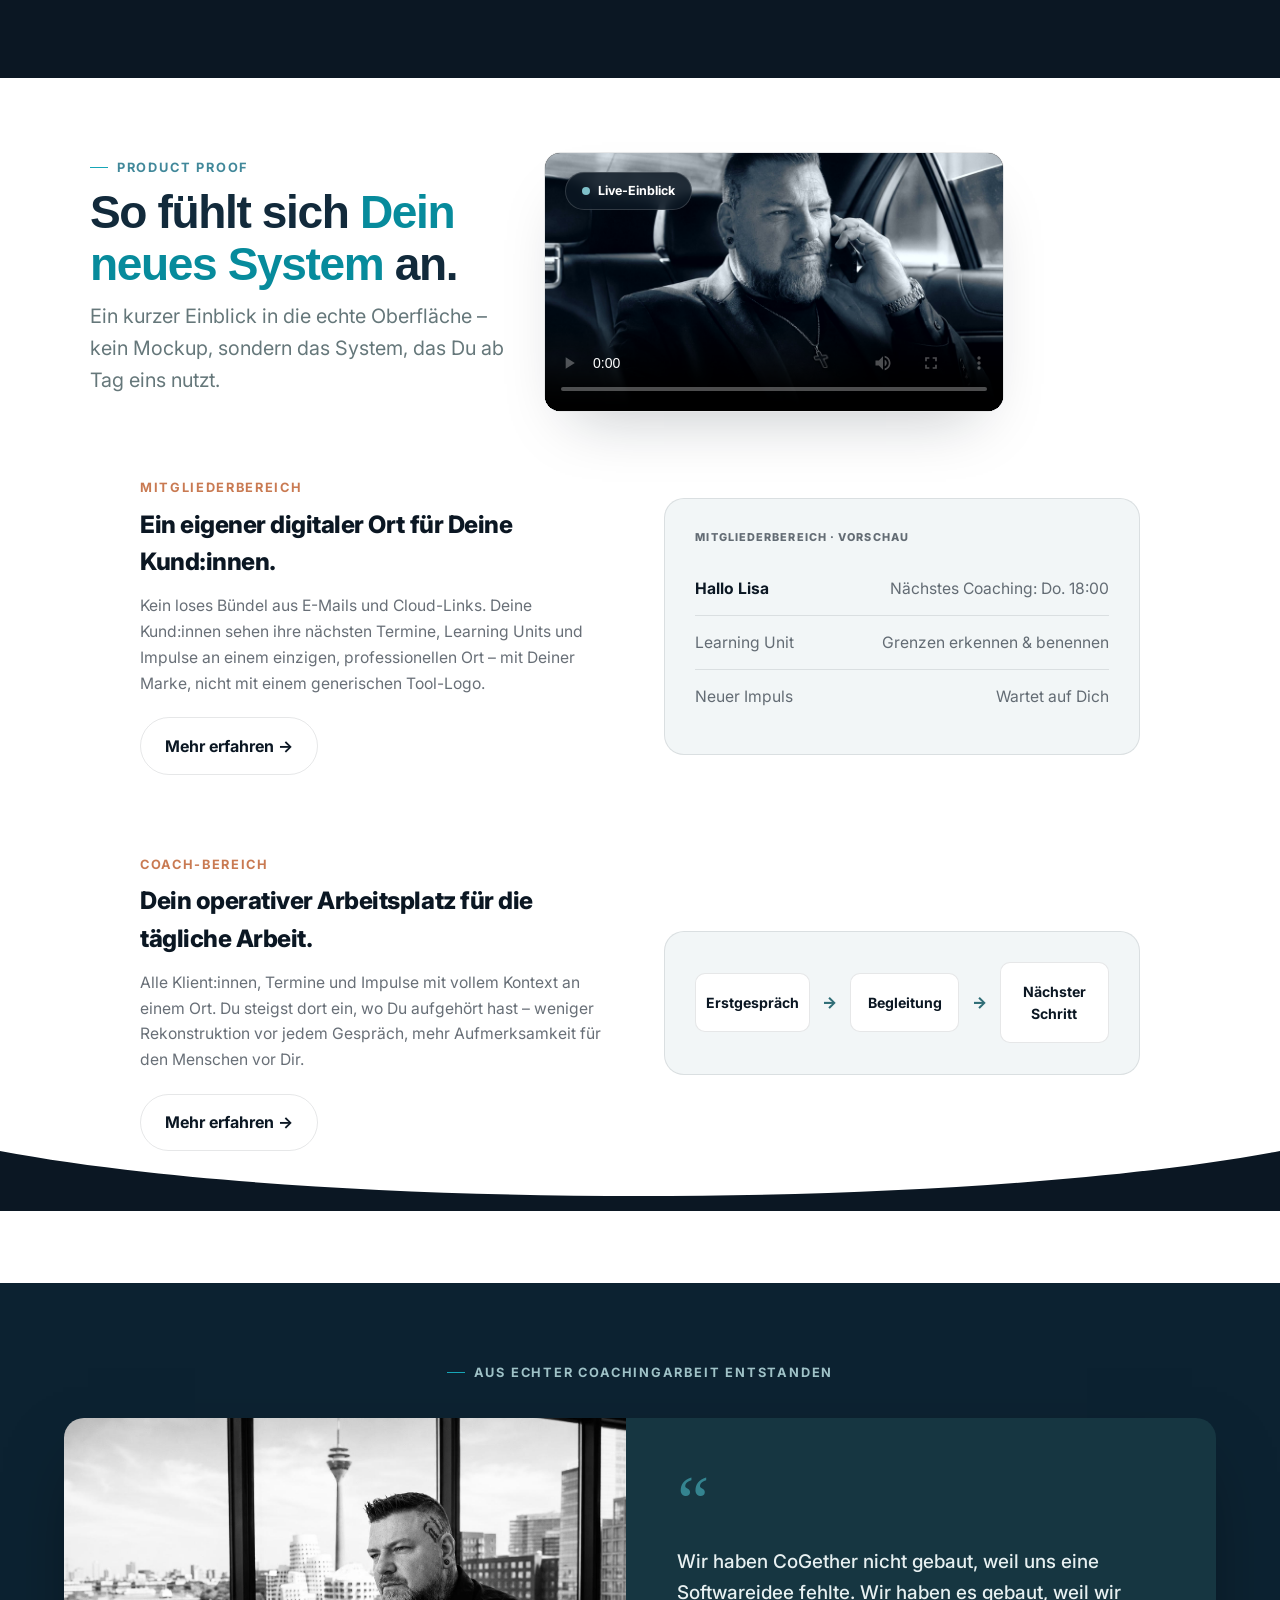
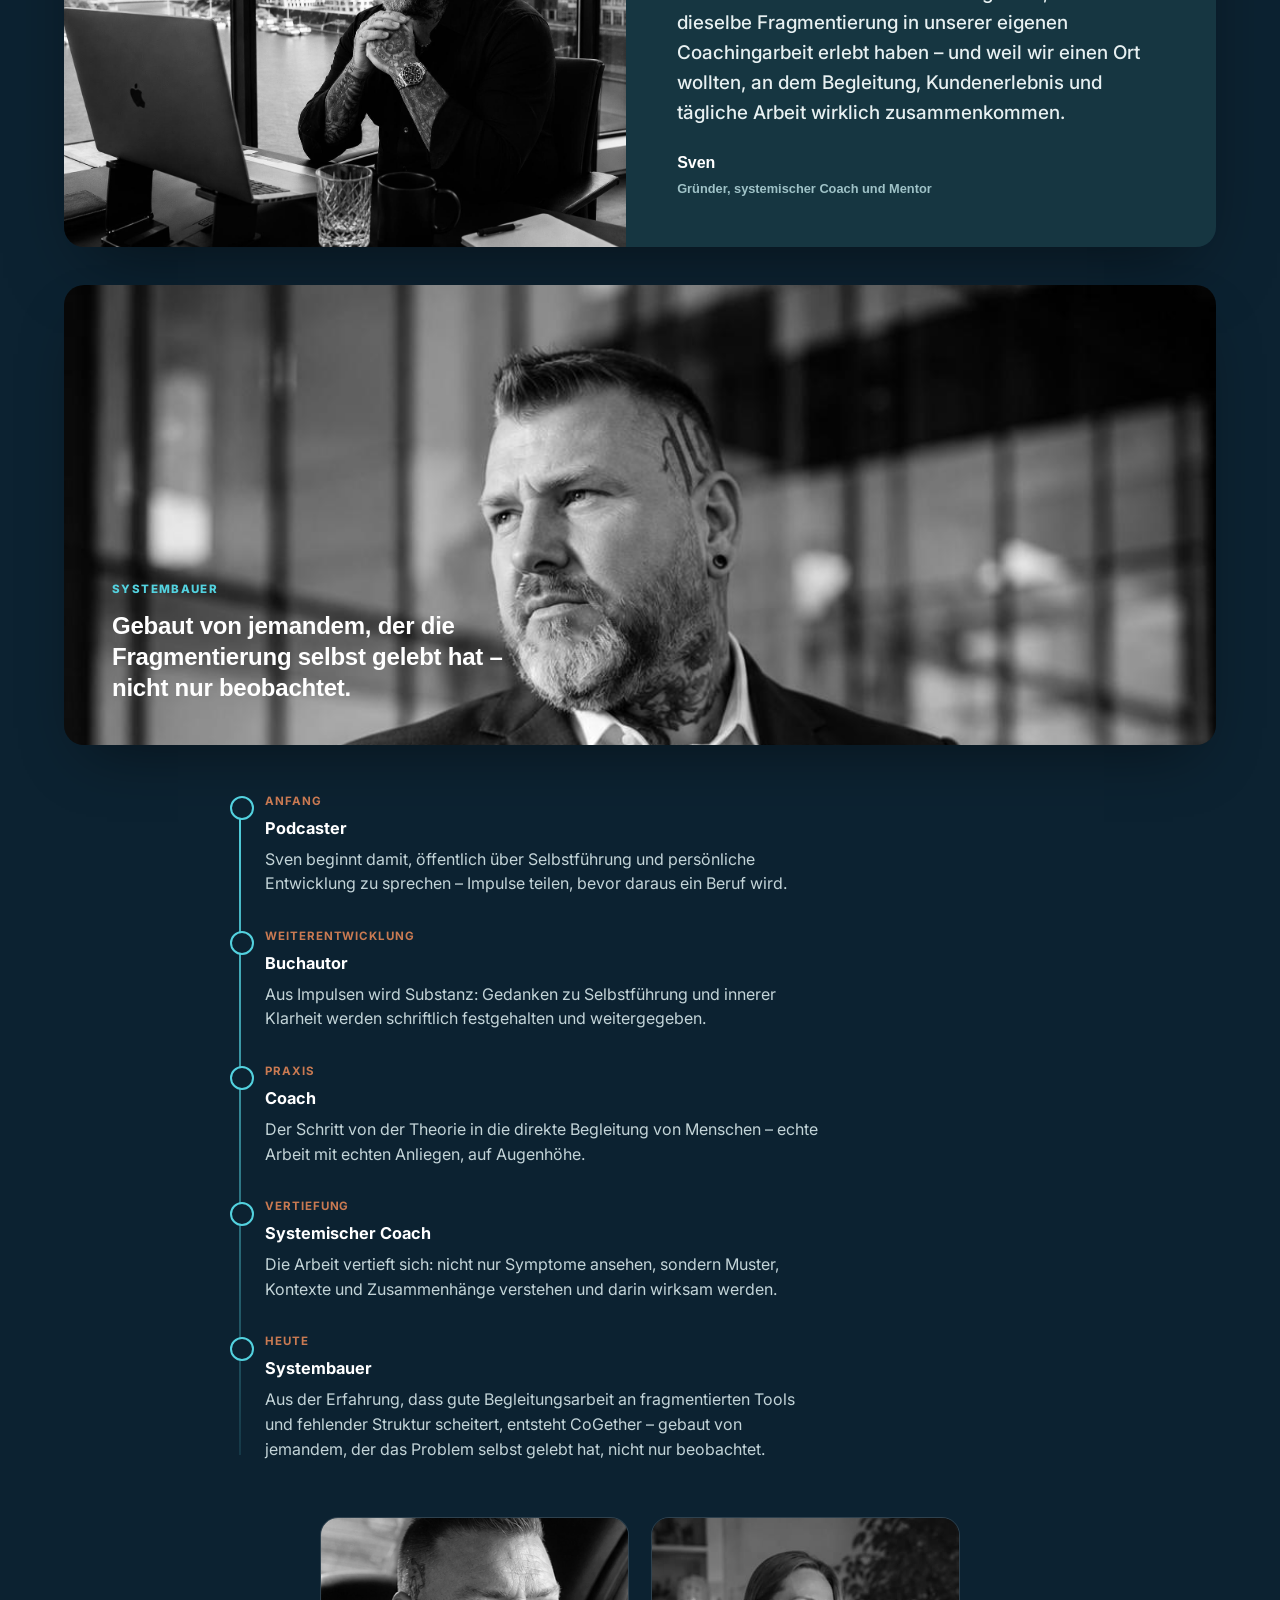
==== commit 817f83db: "Verlinkung: Selbstfokus Co-Authored-By: Claude Sonnet 5.5 <noreply@anthropic.com>" ====
--- a/index.html
+++ b/index.html
@@ -836,6 +836,7 @@
       <a href="https://borderallein.de/podcast/">Podcast Border Allein</a>
       <a href="https://gedankenkotze.de/">Podcast Gedankenkotze</a>
       <a href="https://xn--borderlinefralle-tzb.de/">Borderline für alle</a>
+      <a href="https://selbstfokus.de/">Selbstfokus</a>
     </div>
     <div class="sv2-footer__col">
       <span class="sv2-footer__label">Rechtliches</span>
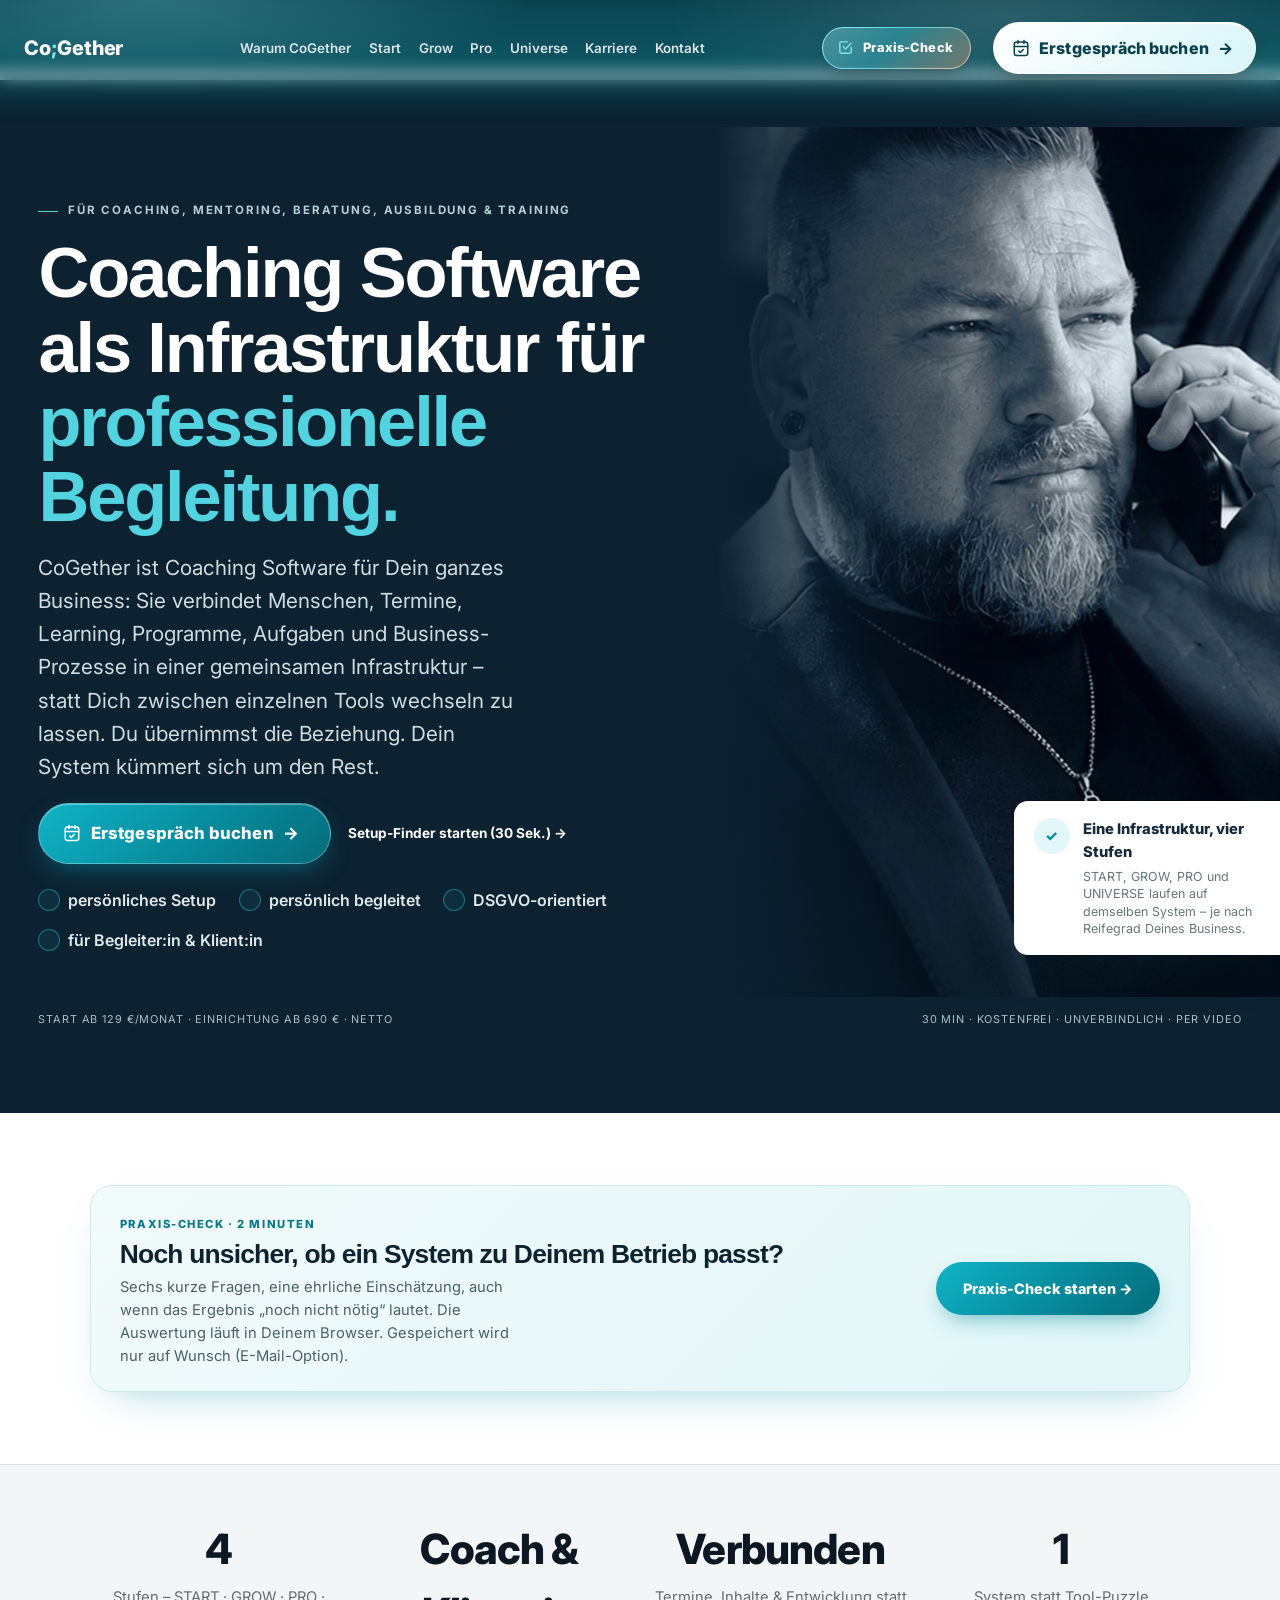
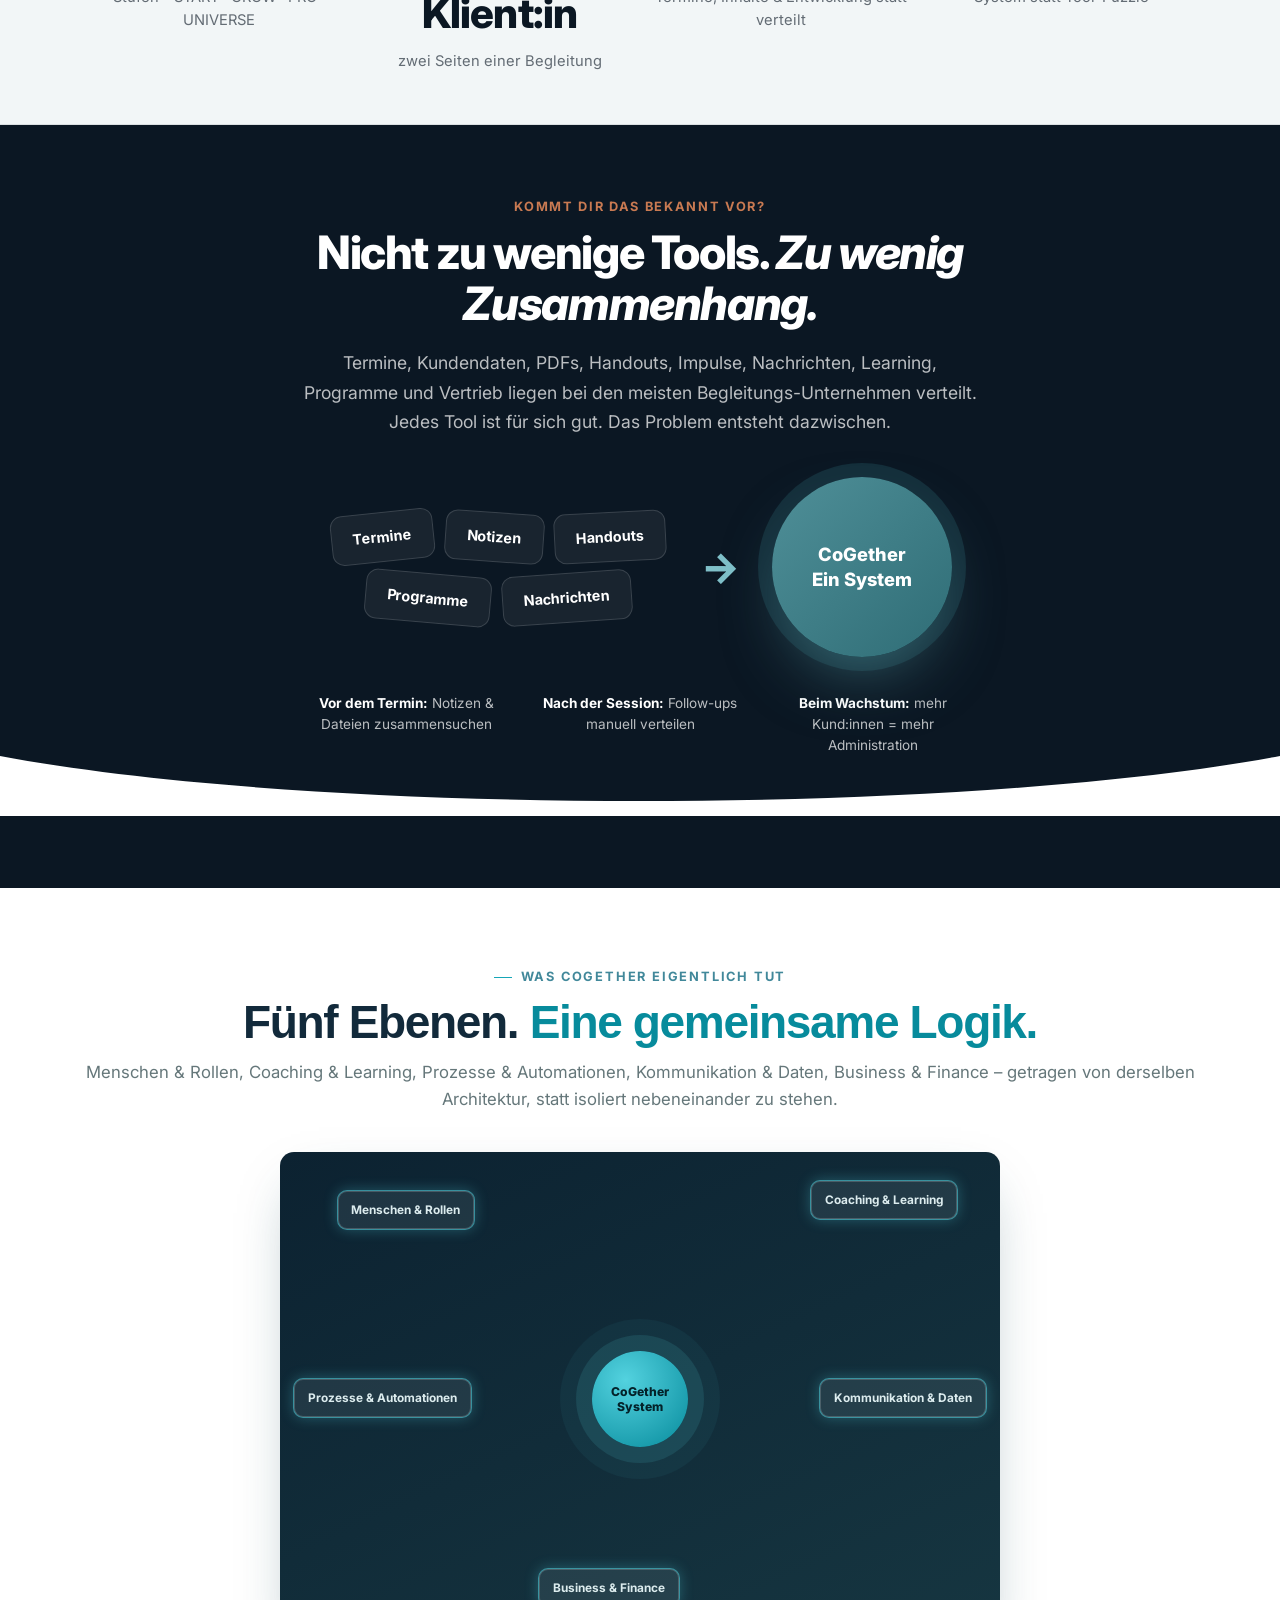
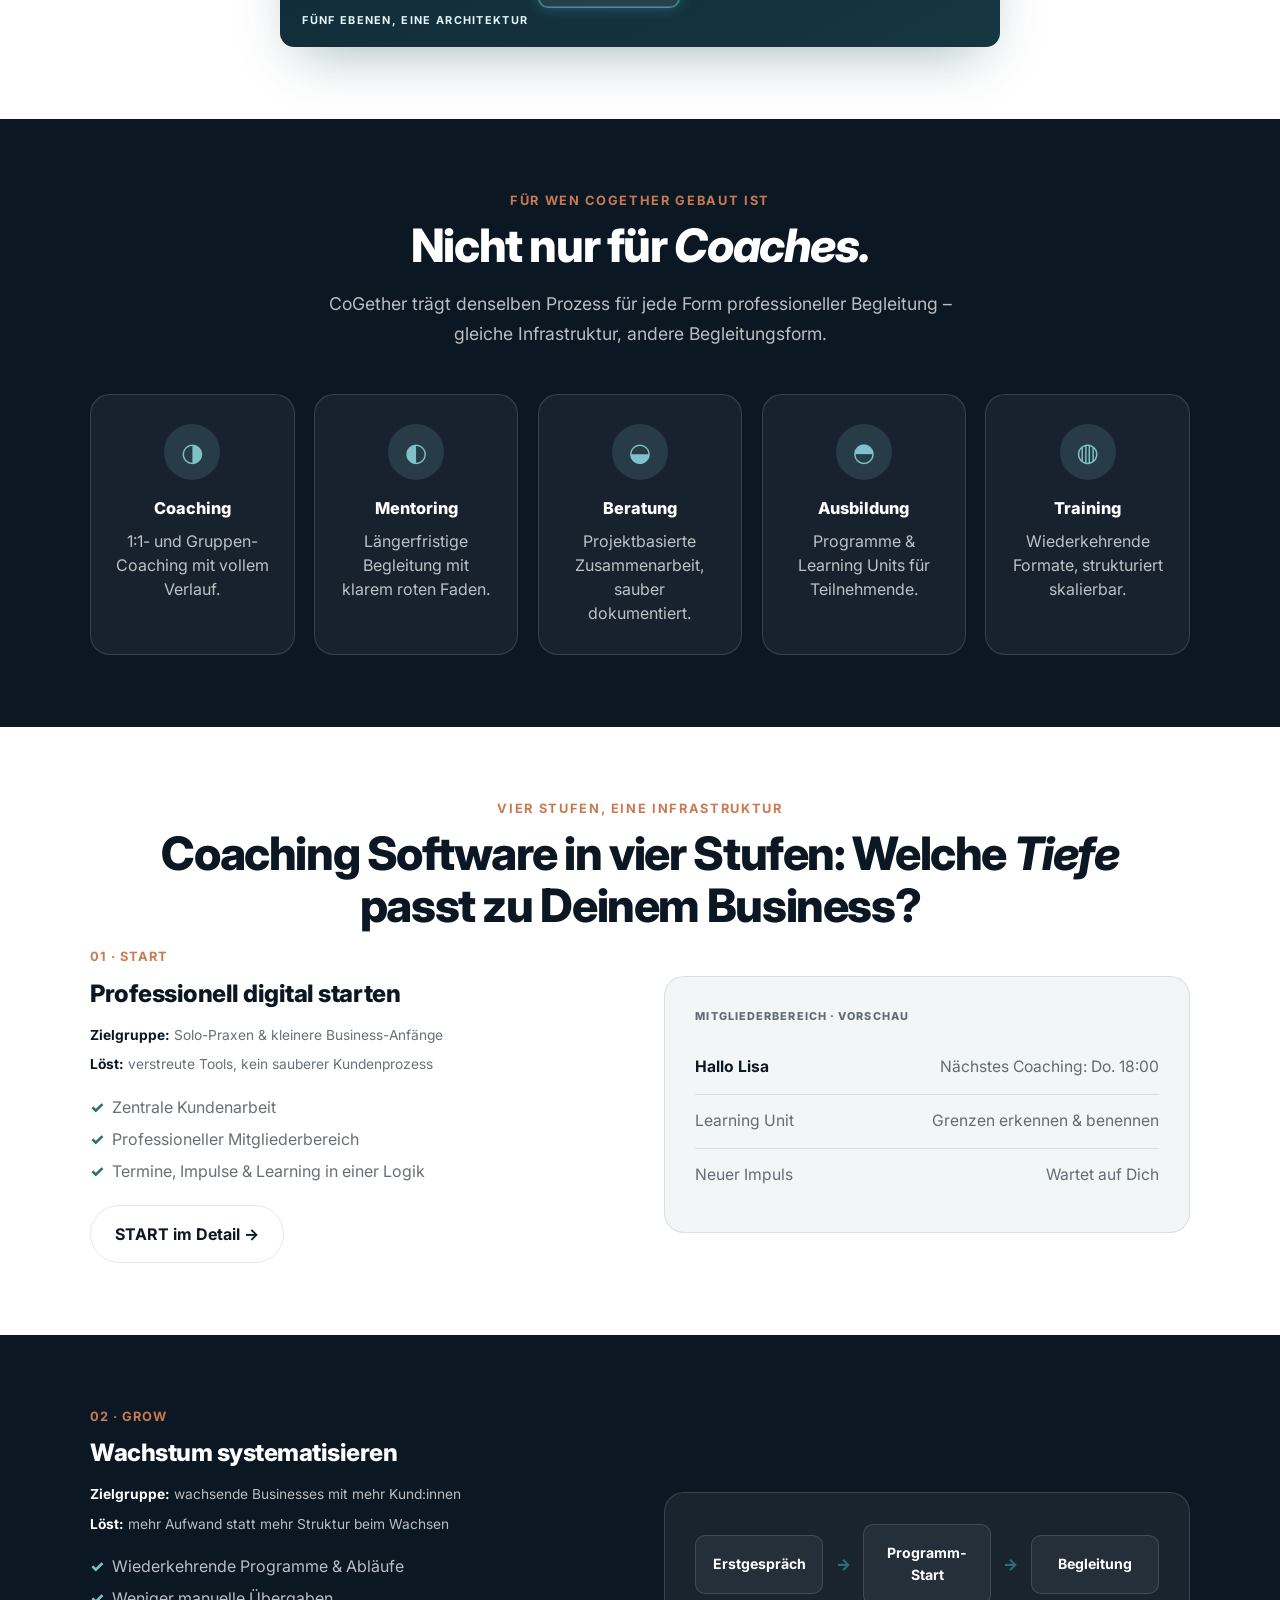
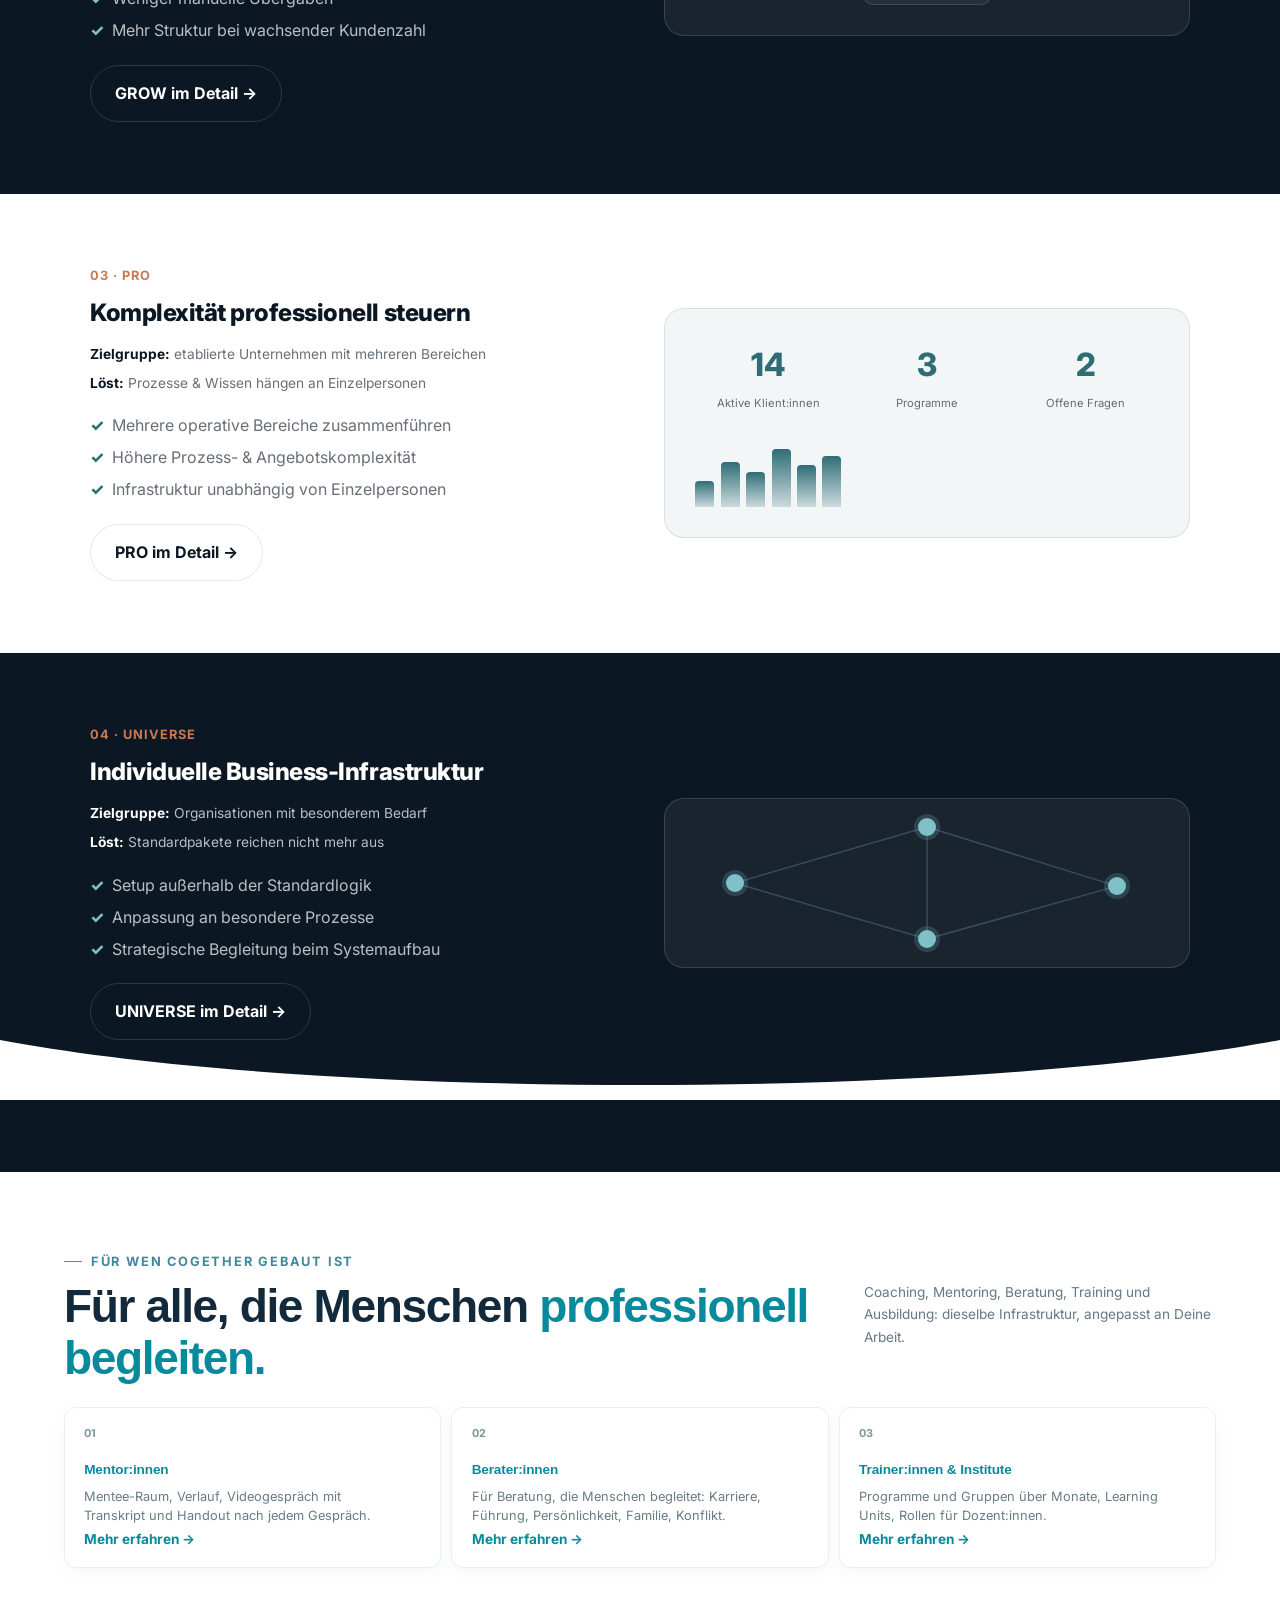
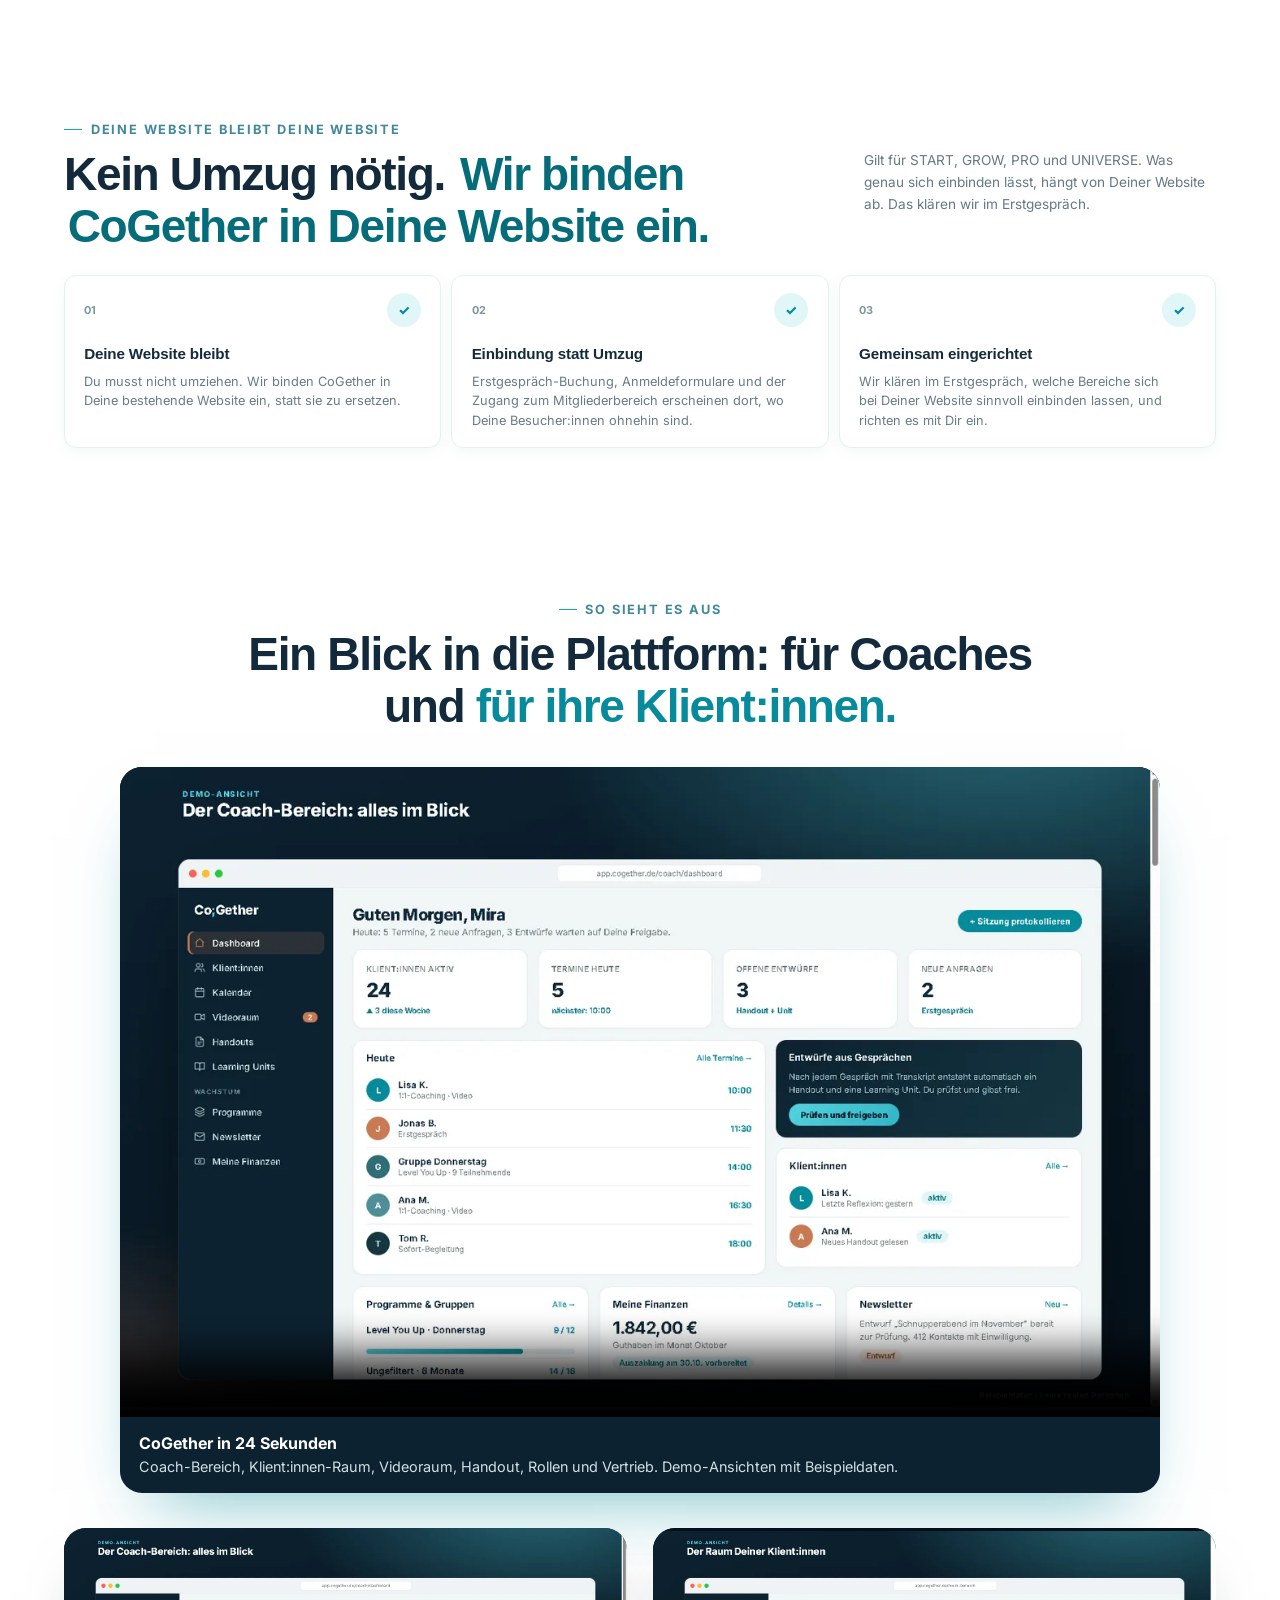
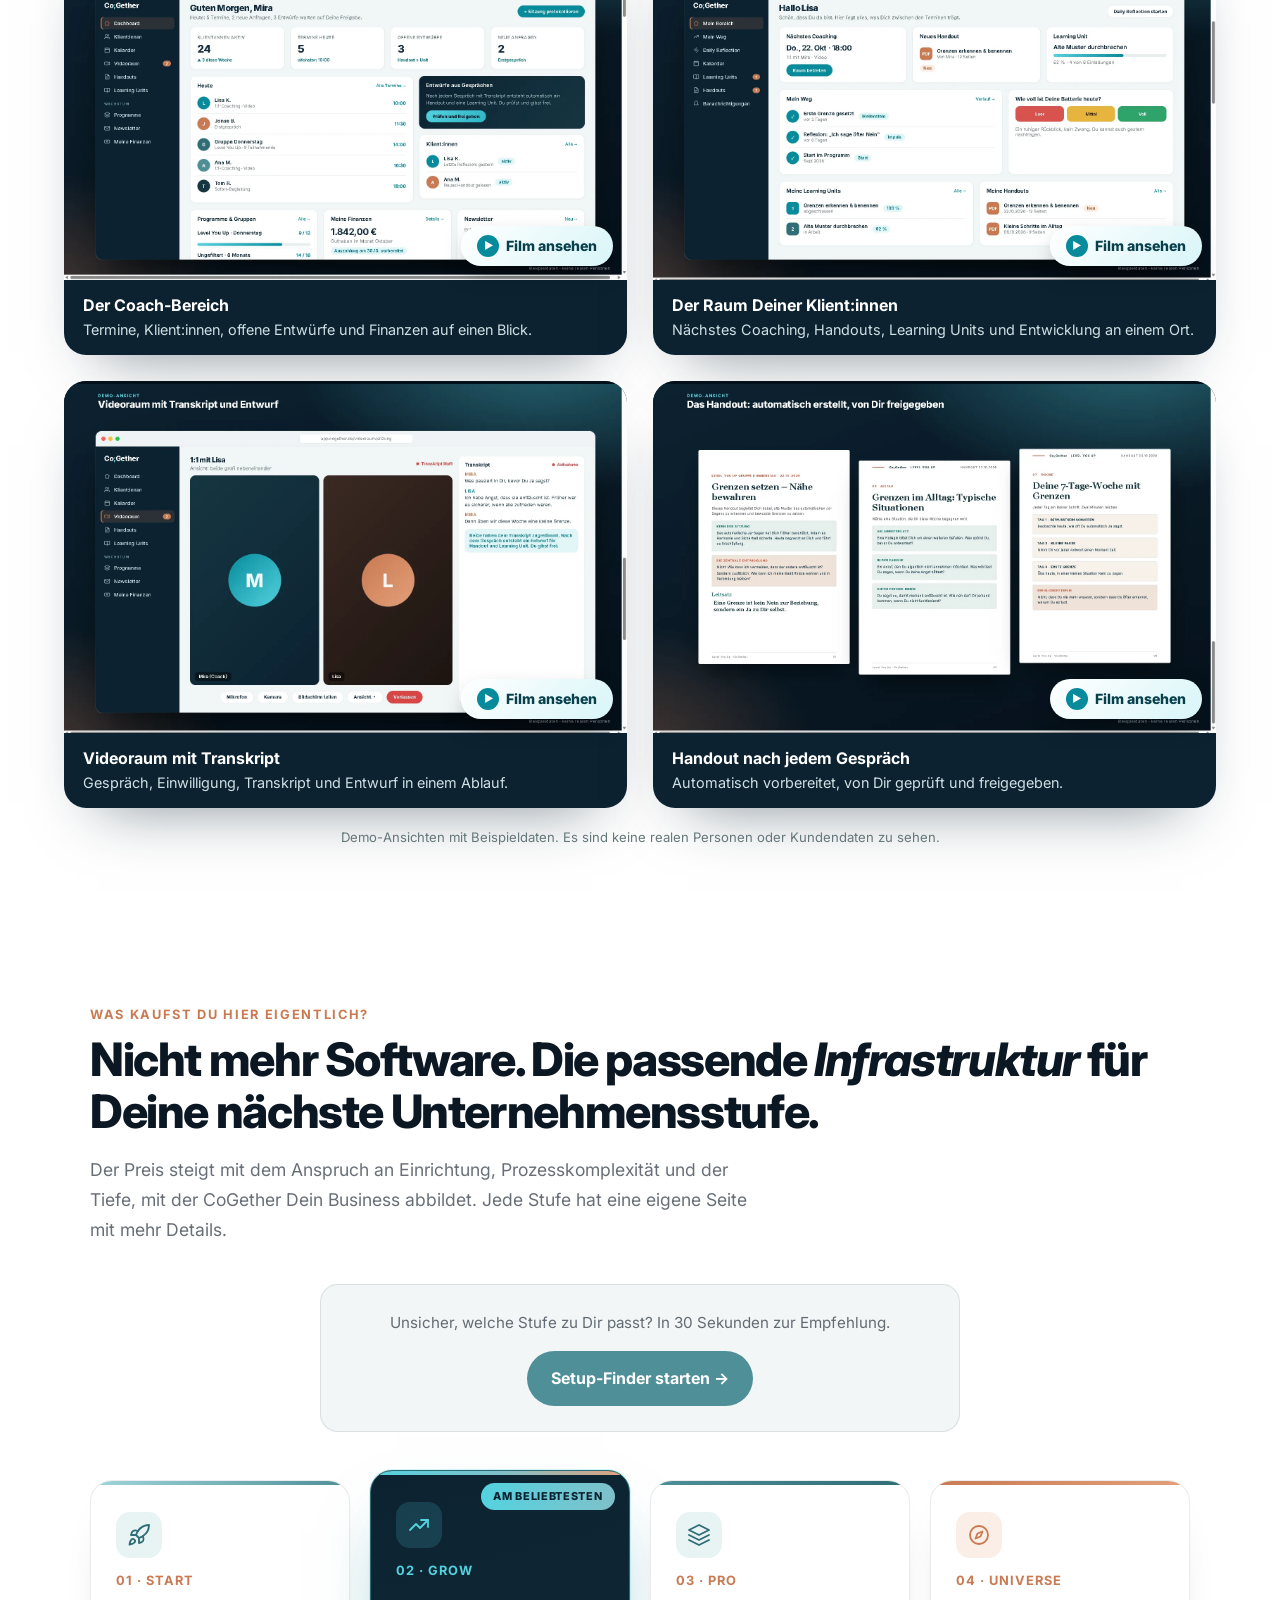
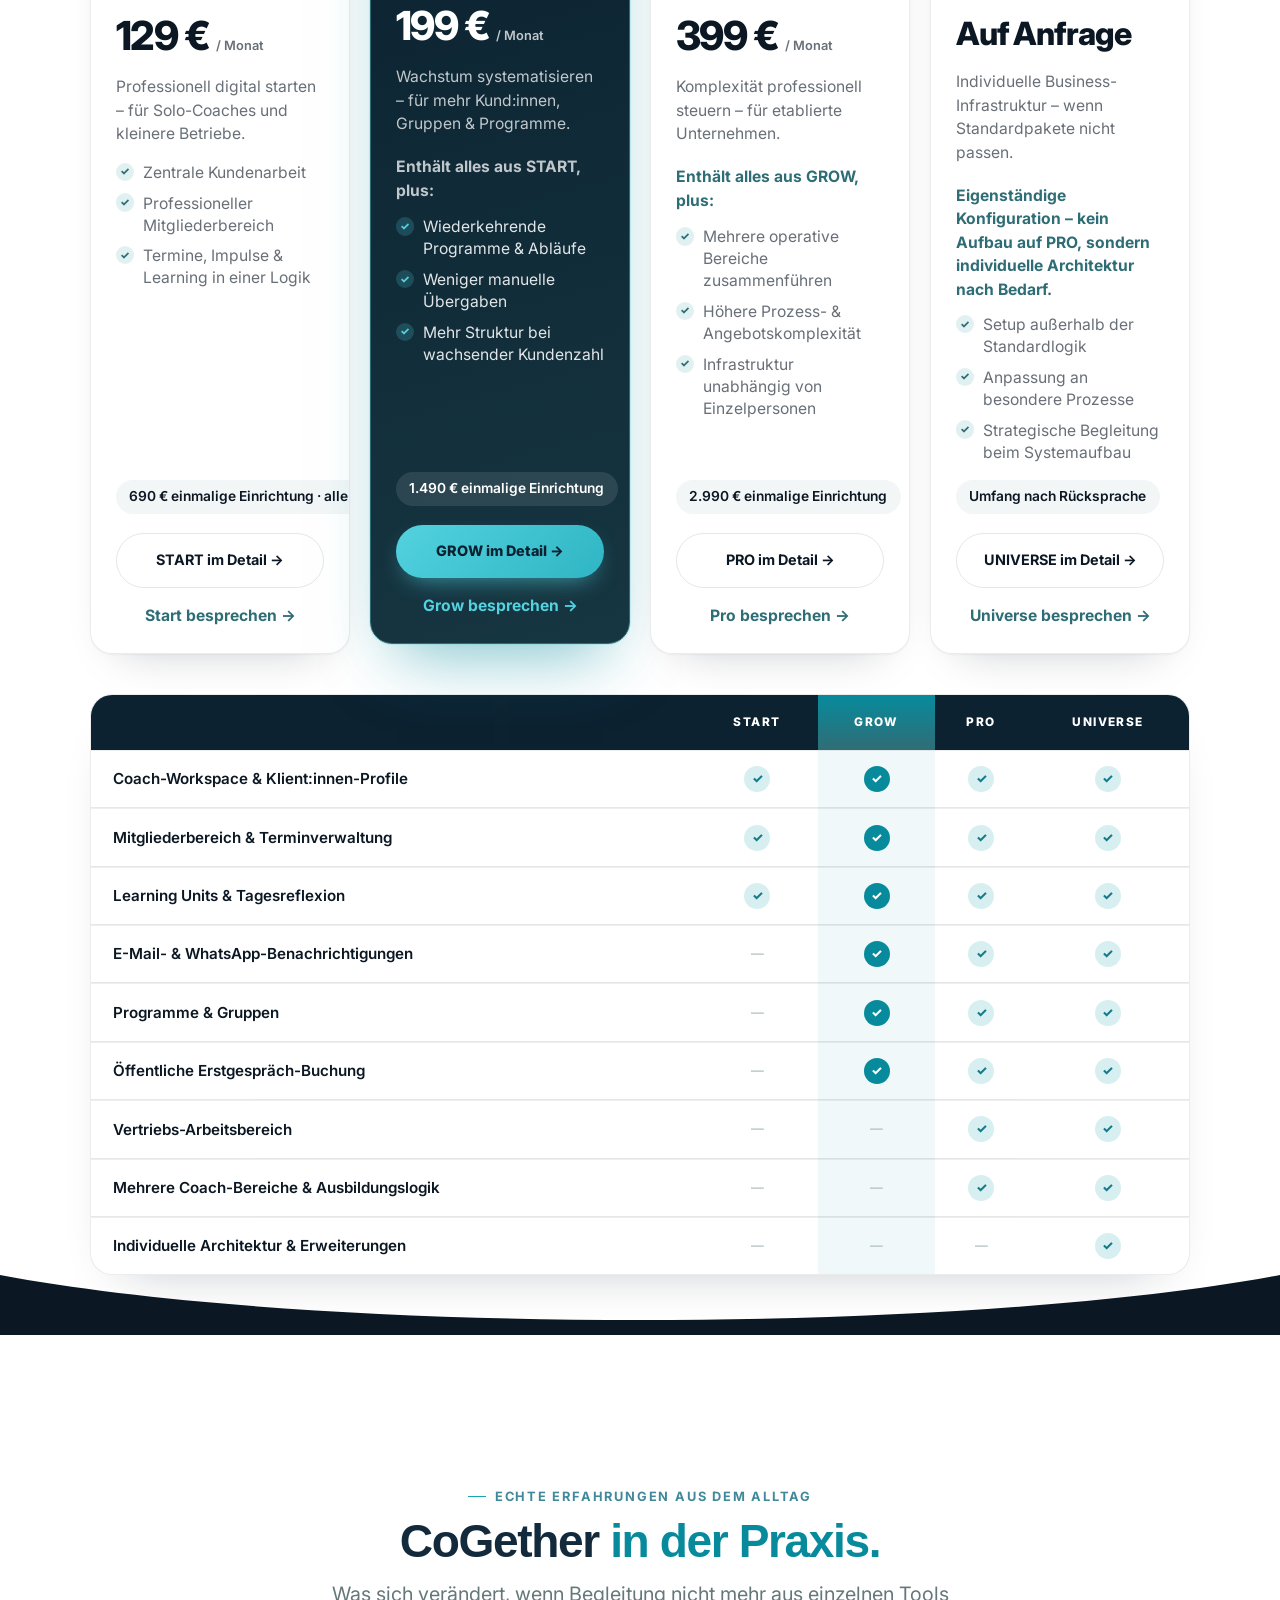
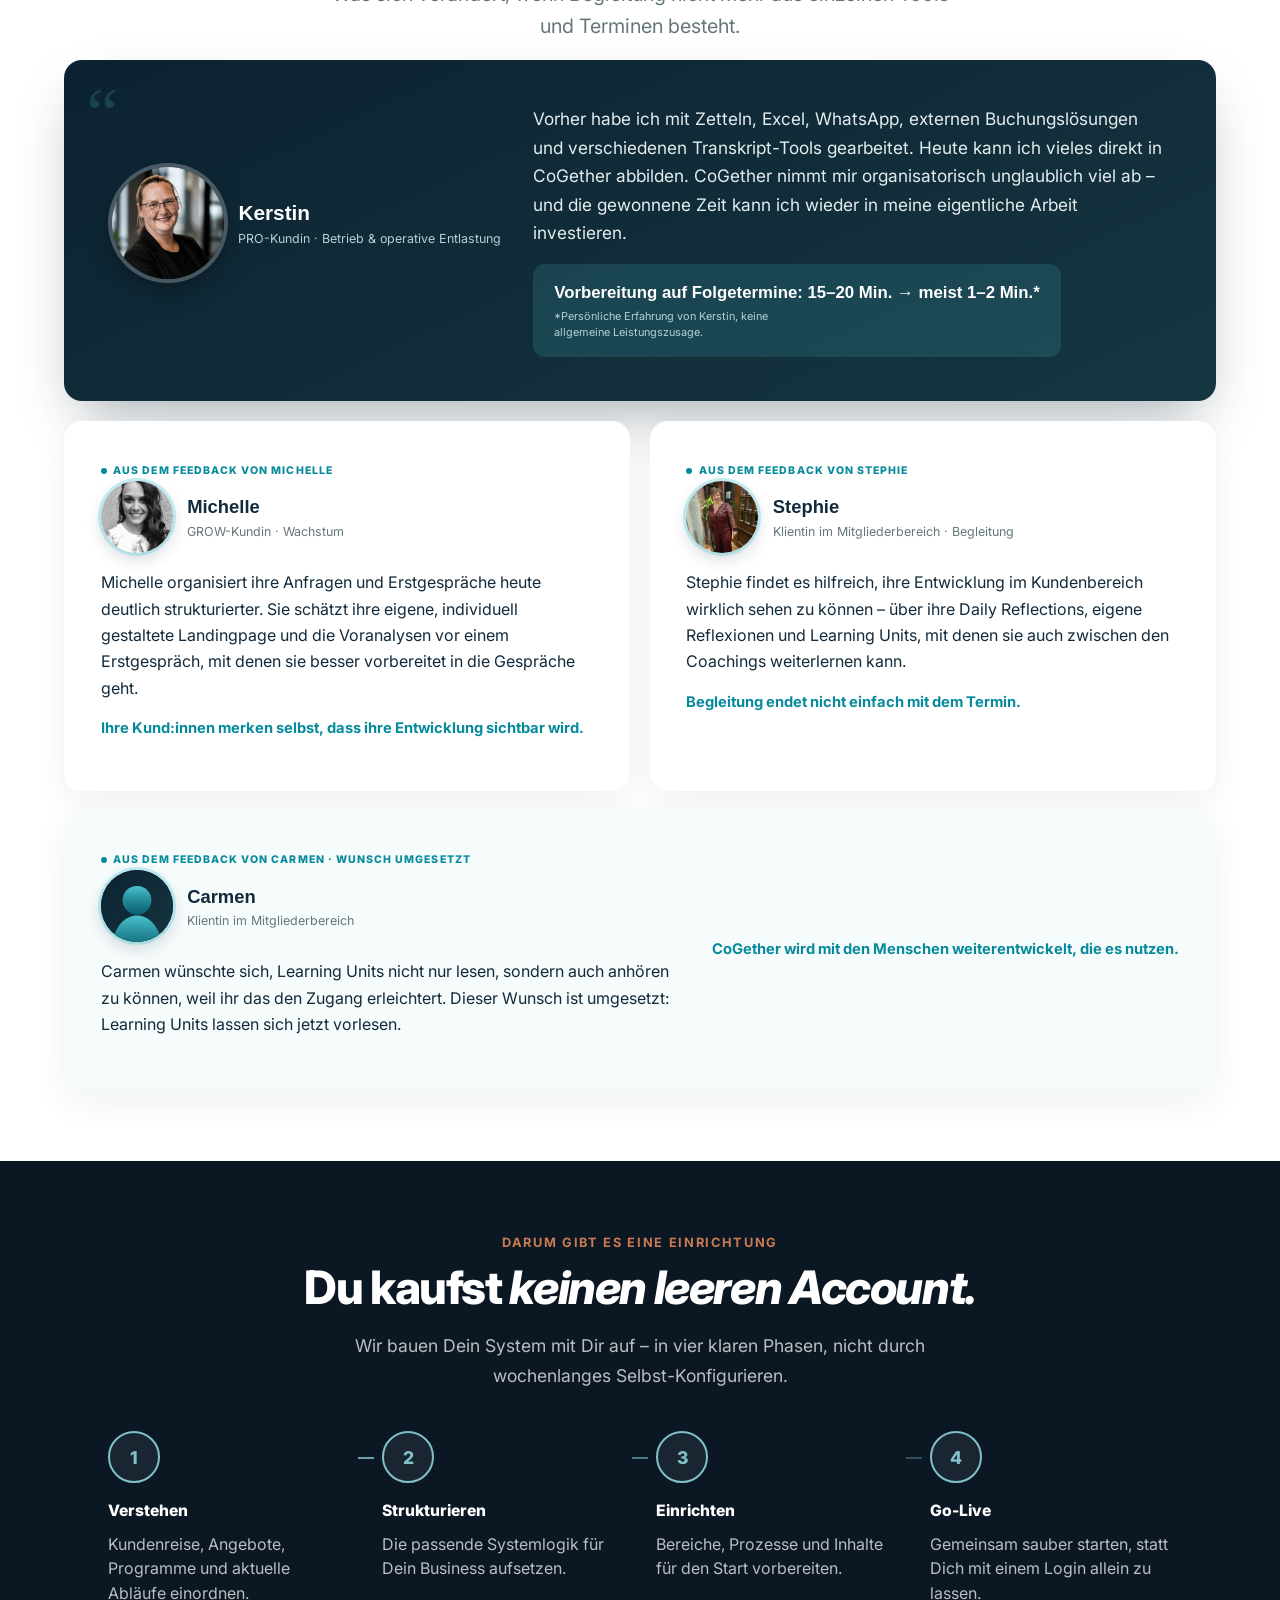
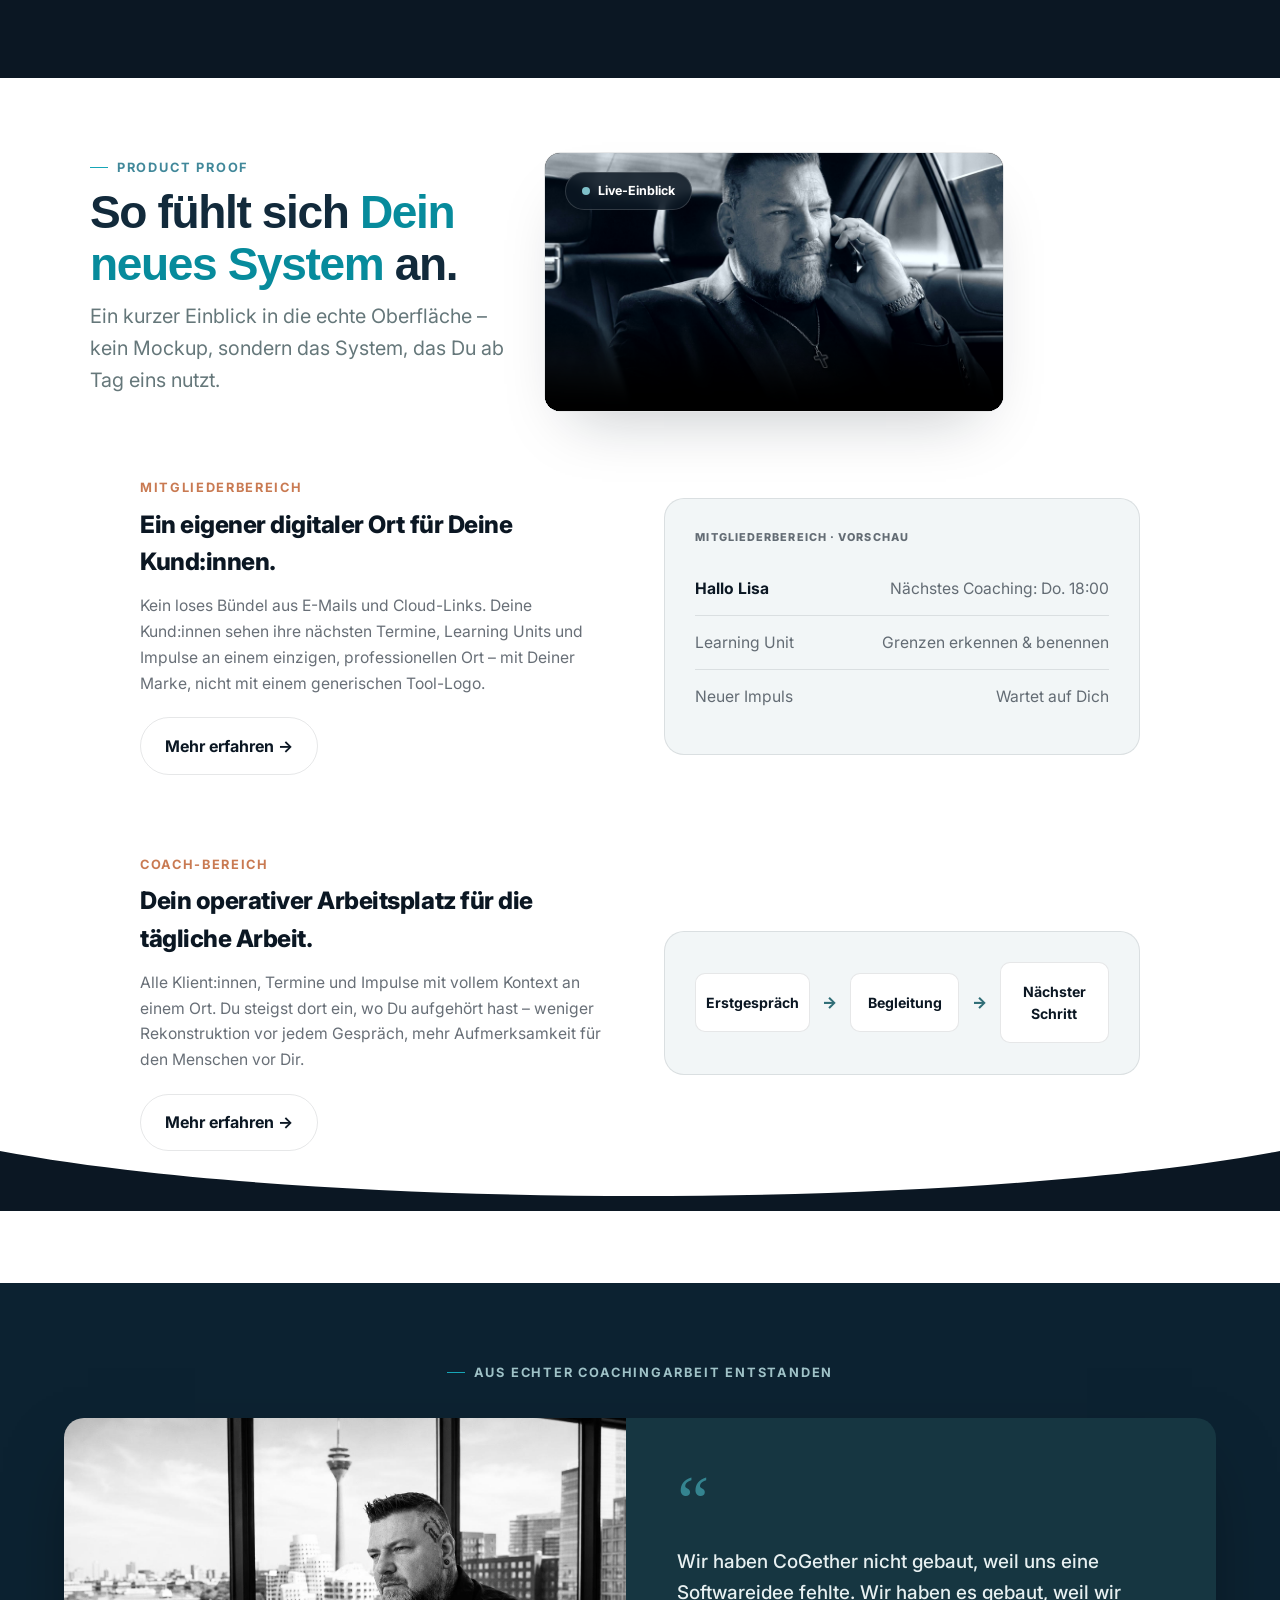
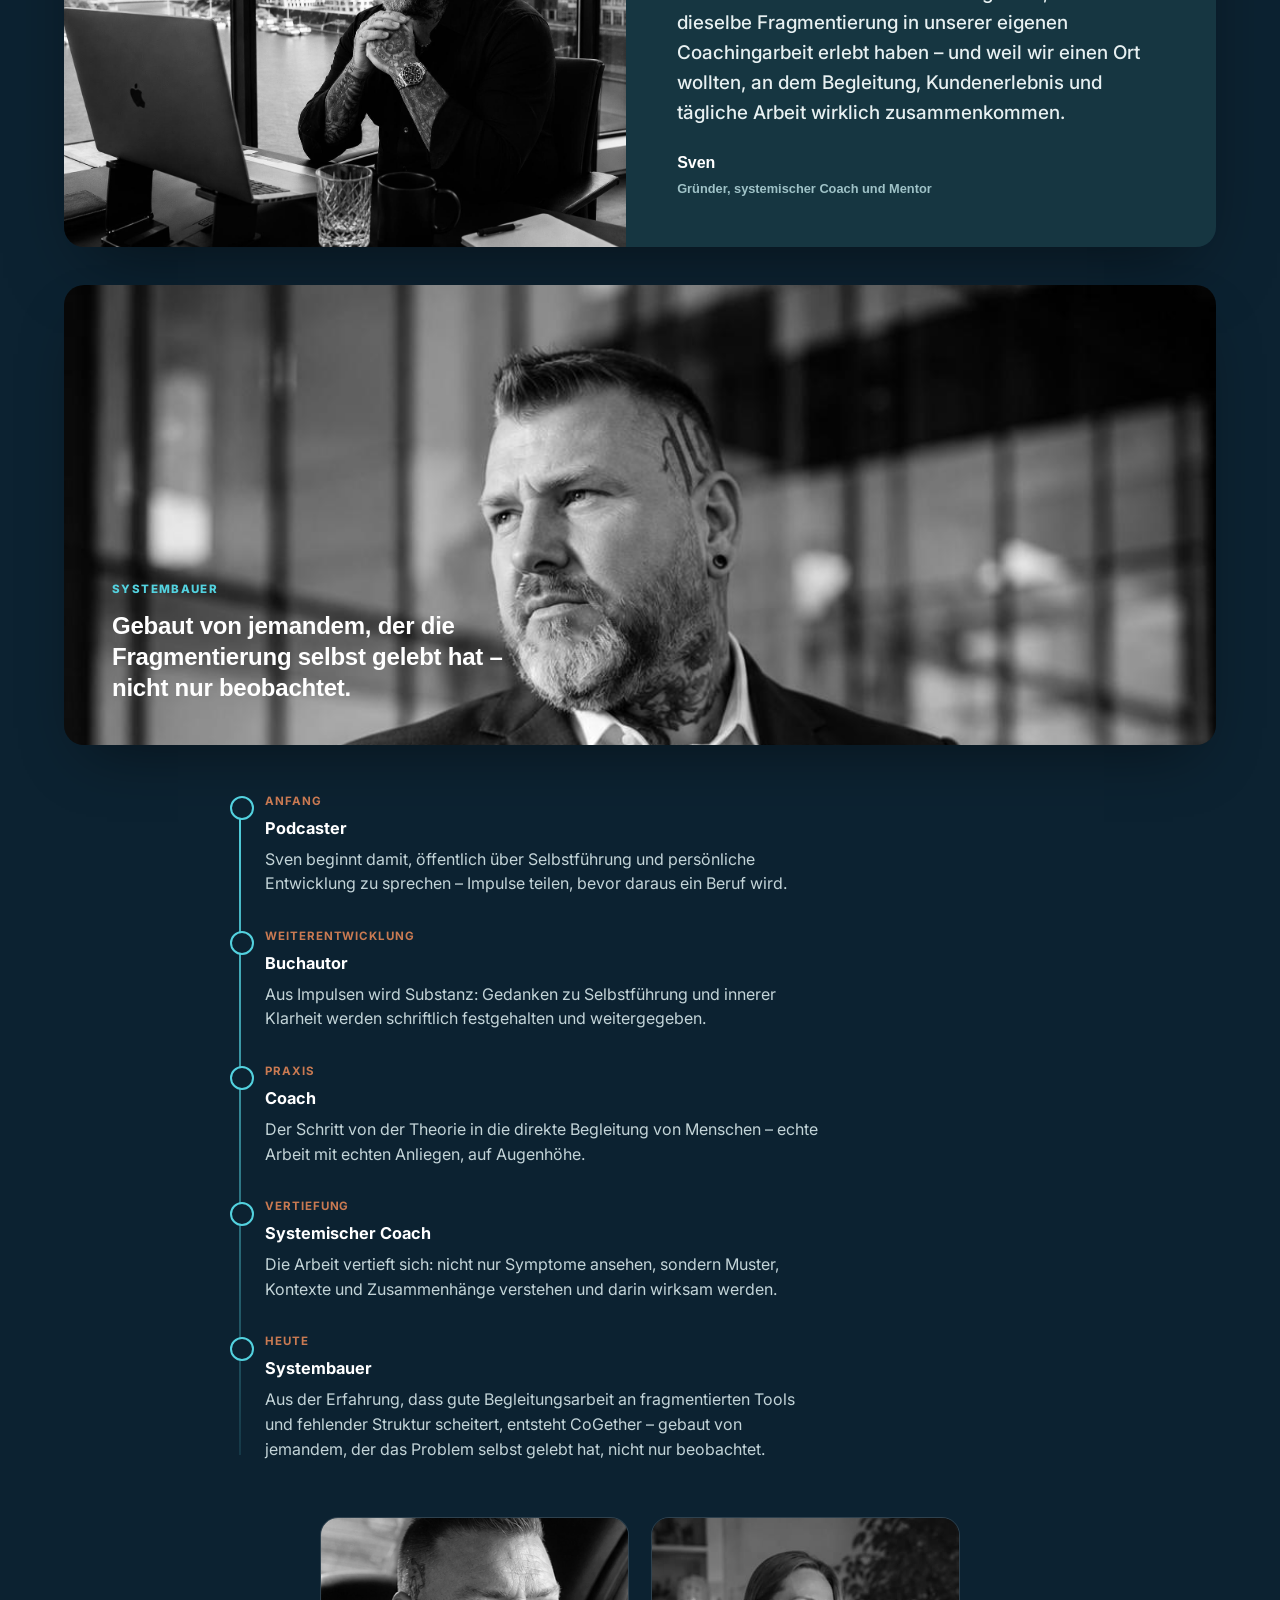
==== commit 82d385cc: "Verlinkung: Ziele umsetzen Co-Authored-By: Claude Sonnet 5.5 <noreply@anthropic.com>" ====
--- a/index.html
+++ b/index.html
@@ -837,6 +837,7 @@
       <a href="https://gedankenkotze.de/">Podcast Gedankenkotze</a>
       <a href="https://xn--borderlinefralle-tzb.de/">Borderline für alle</a>
       <a href="https://selbstfokus.de/">Selbstfokus</a>
+      <a href="https://zieleumsetzen.de/">Ziele umsetzen</a>
     </div>
     <div class="sv2-footer__col">
       <span class="sv2-footer__label">Rechtliches</span>
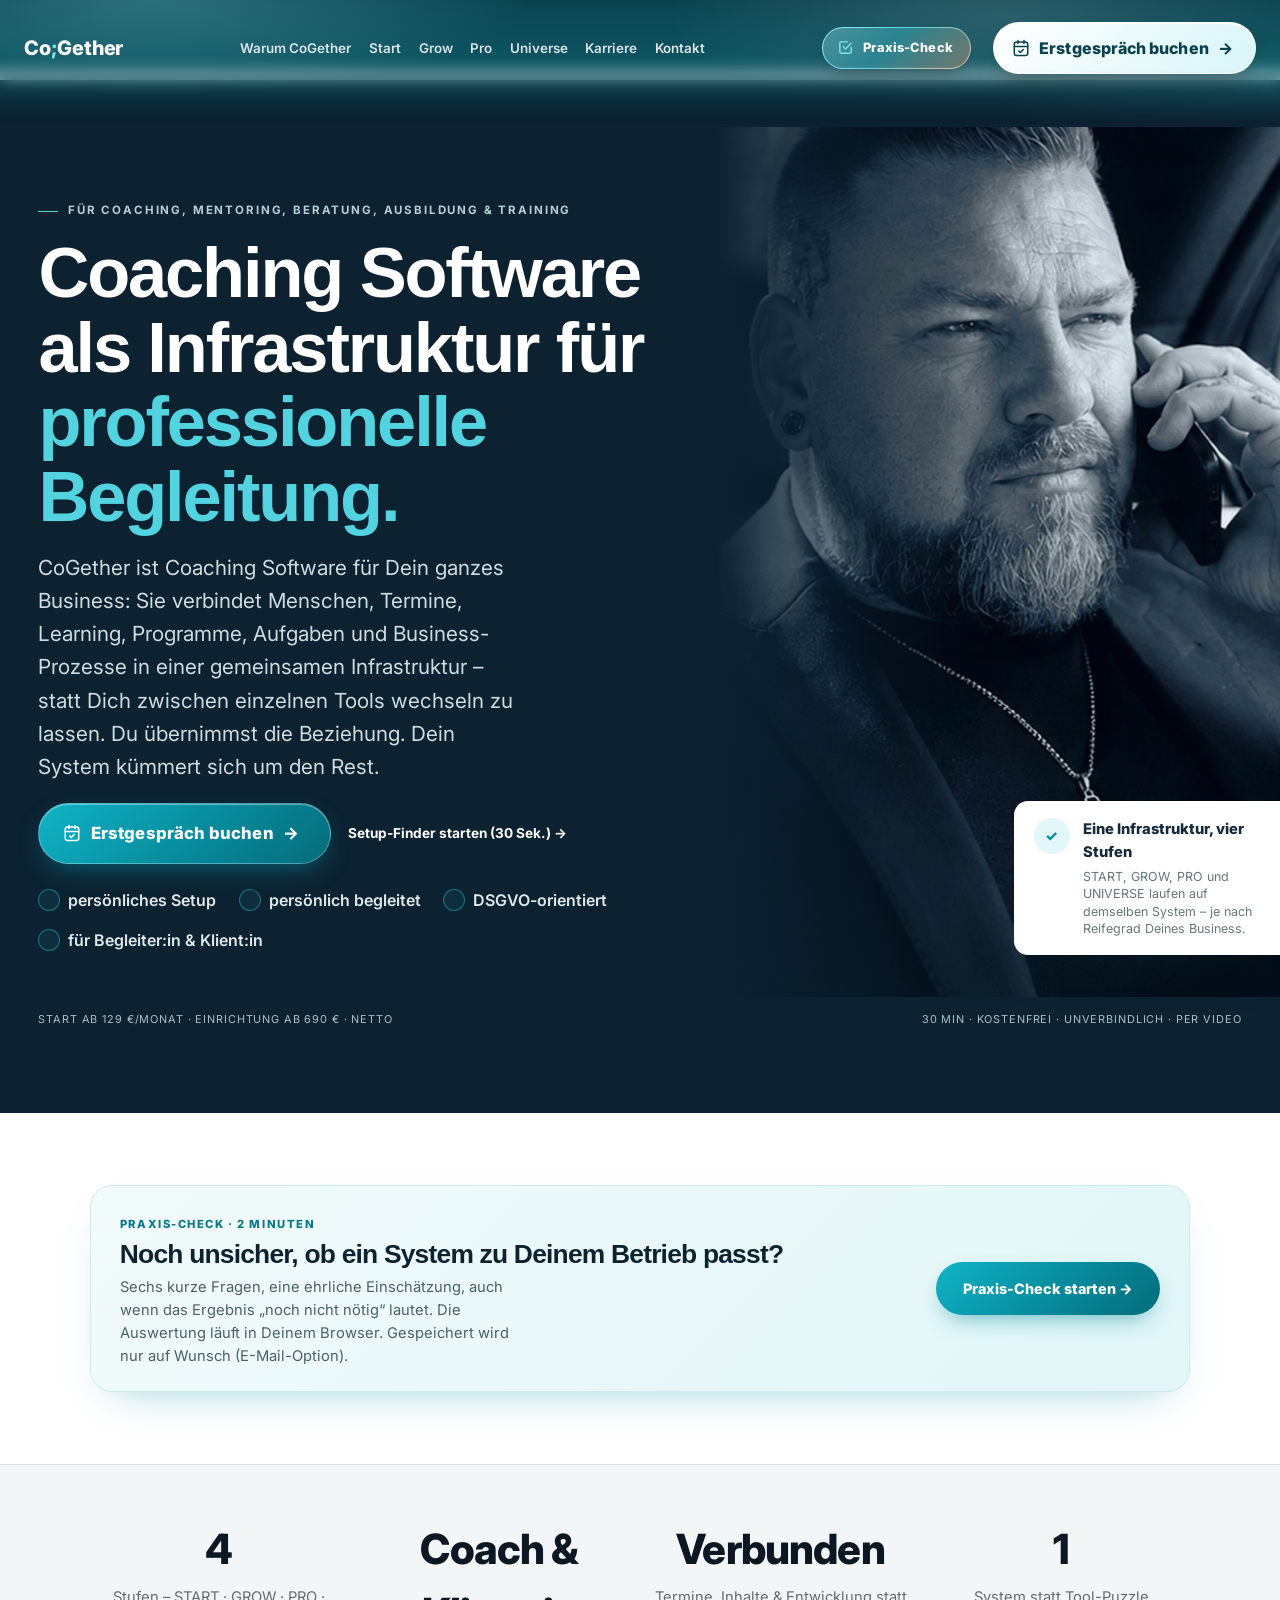
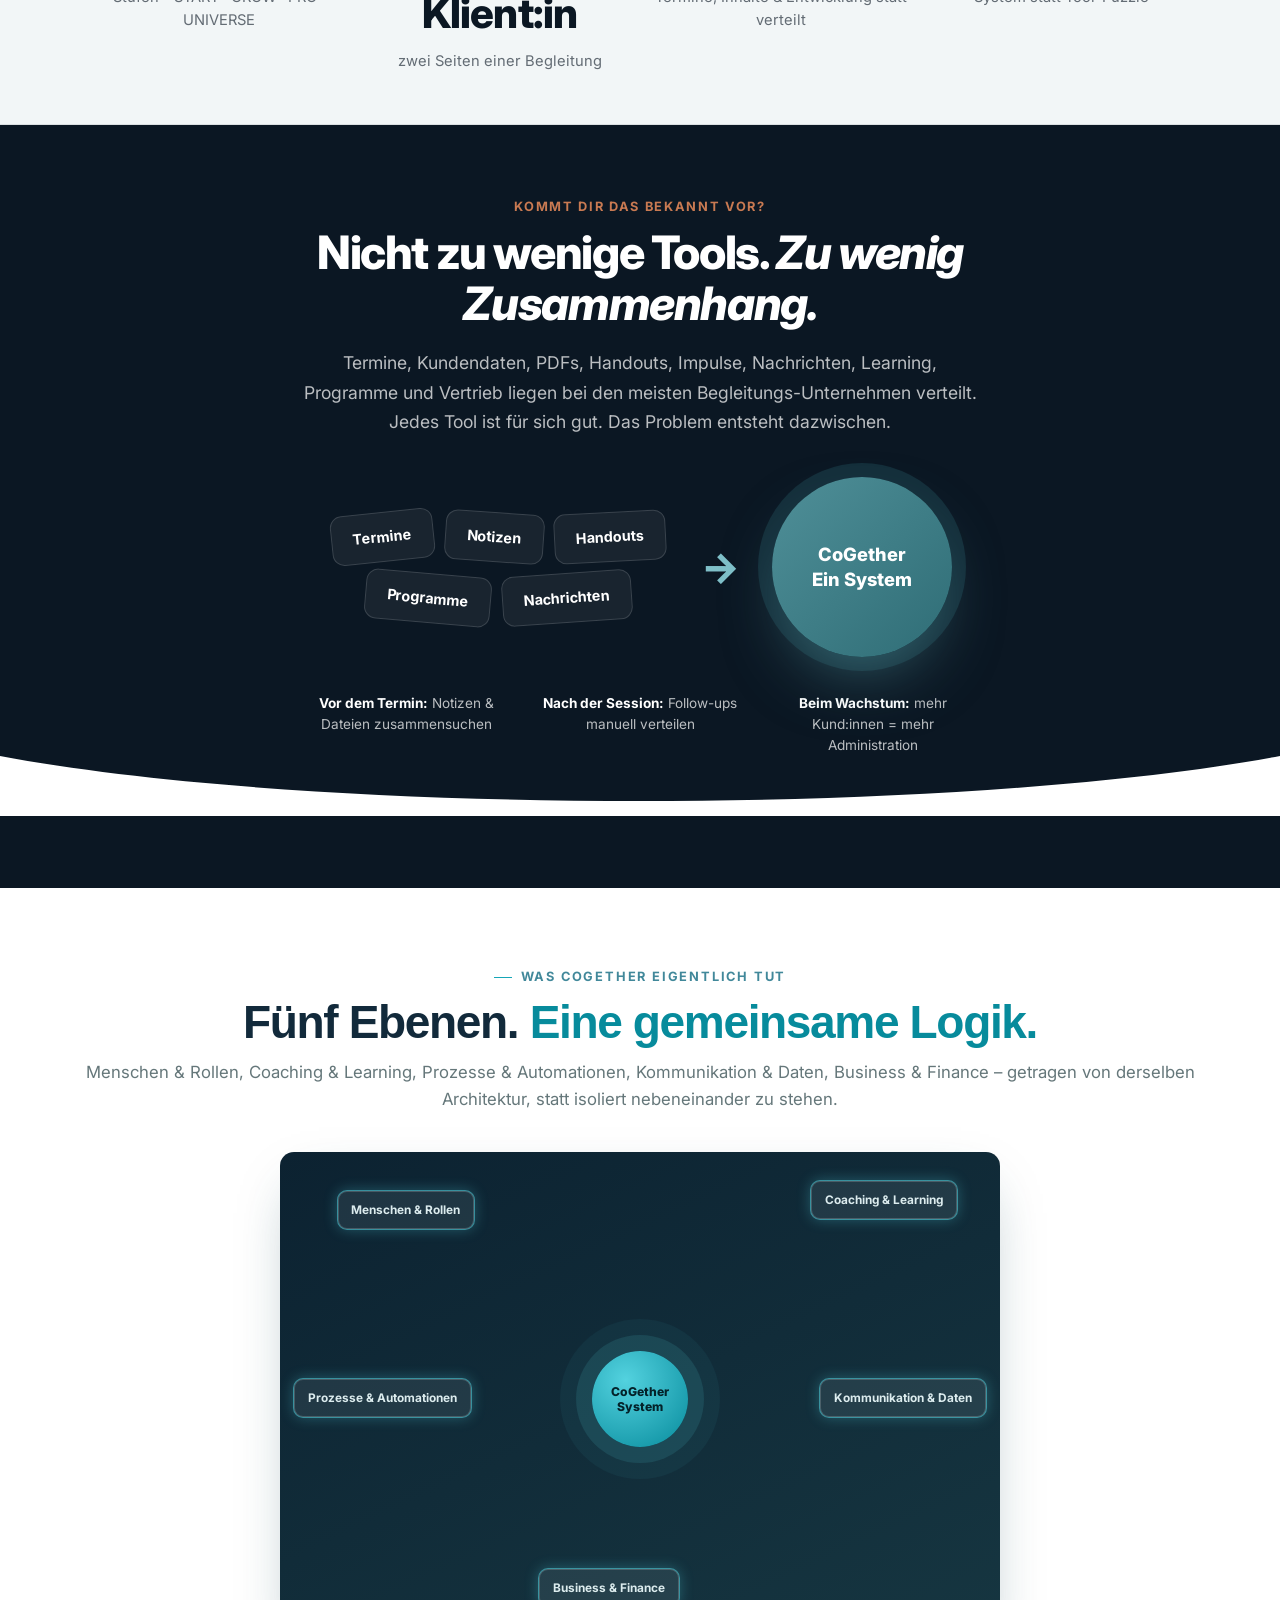
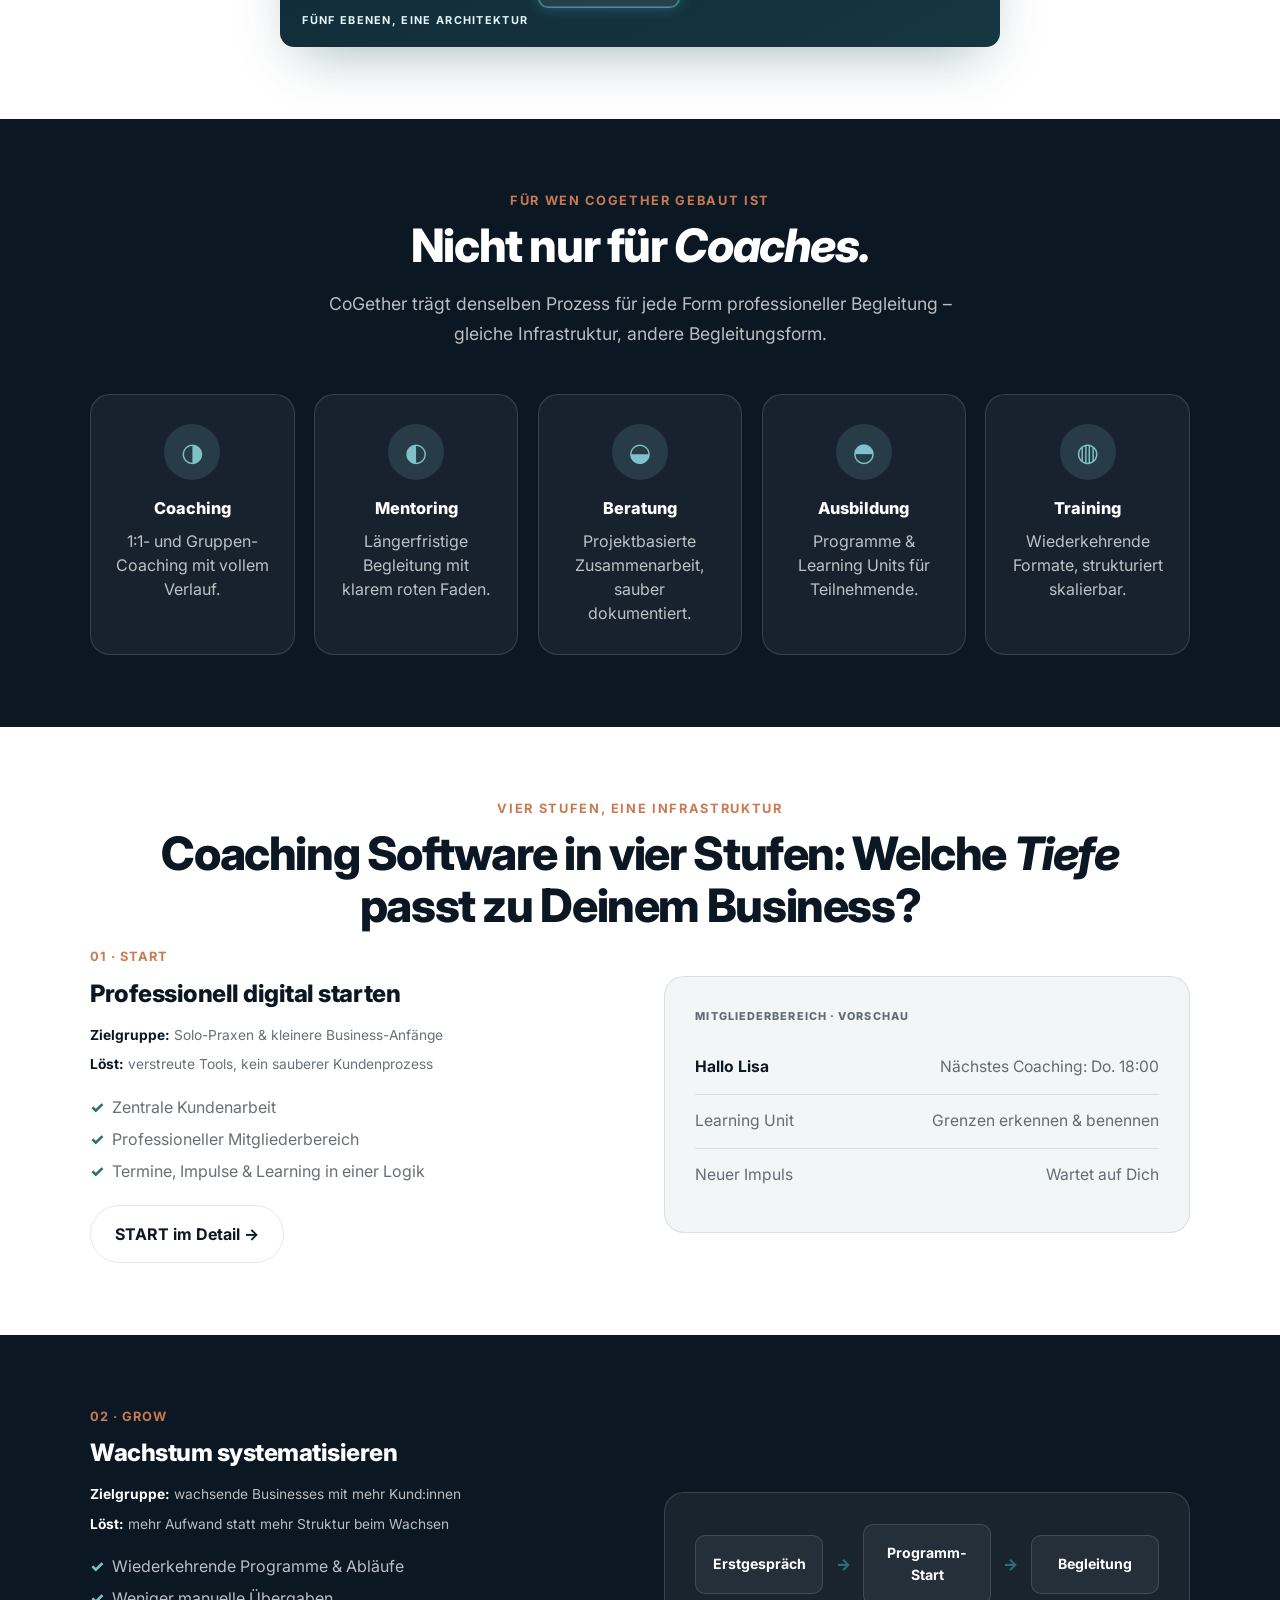
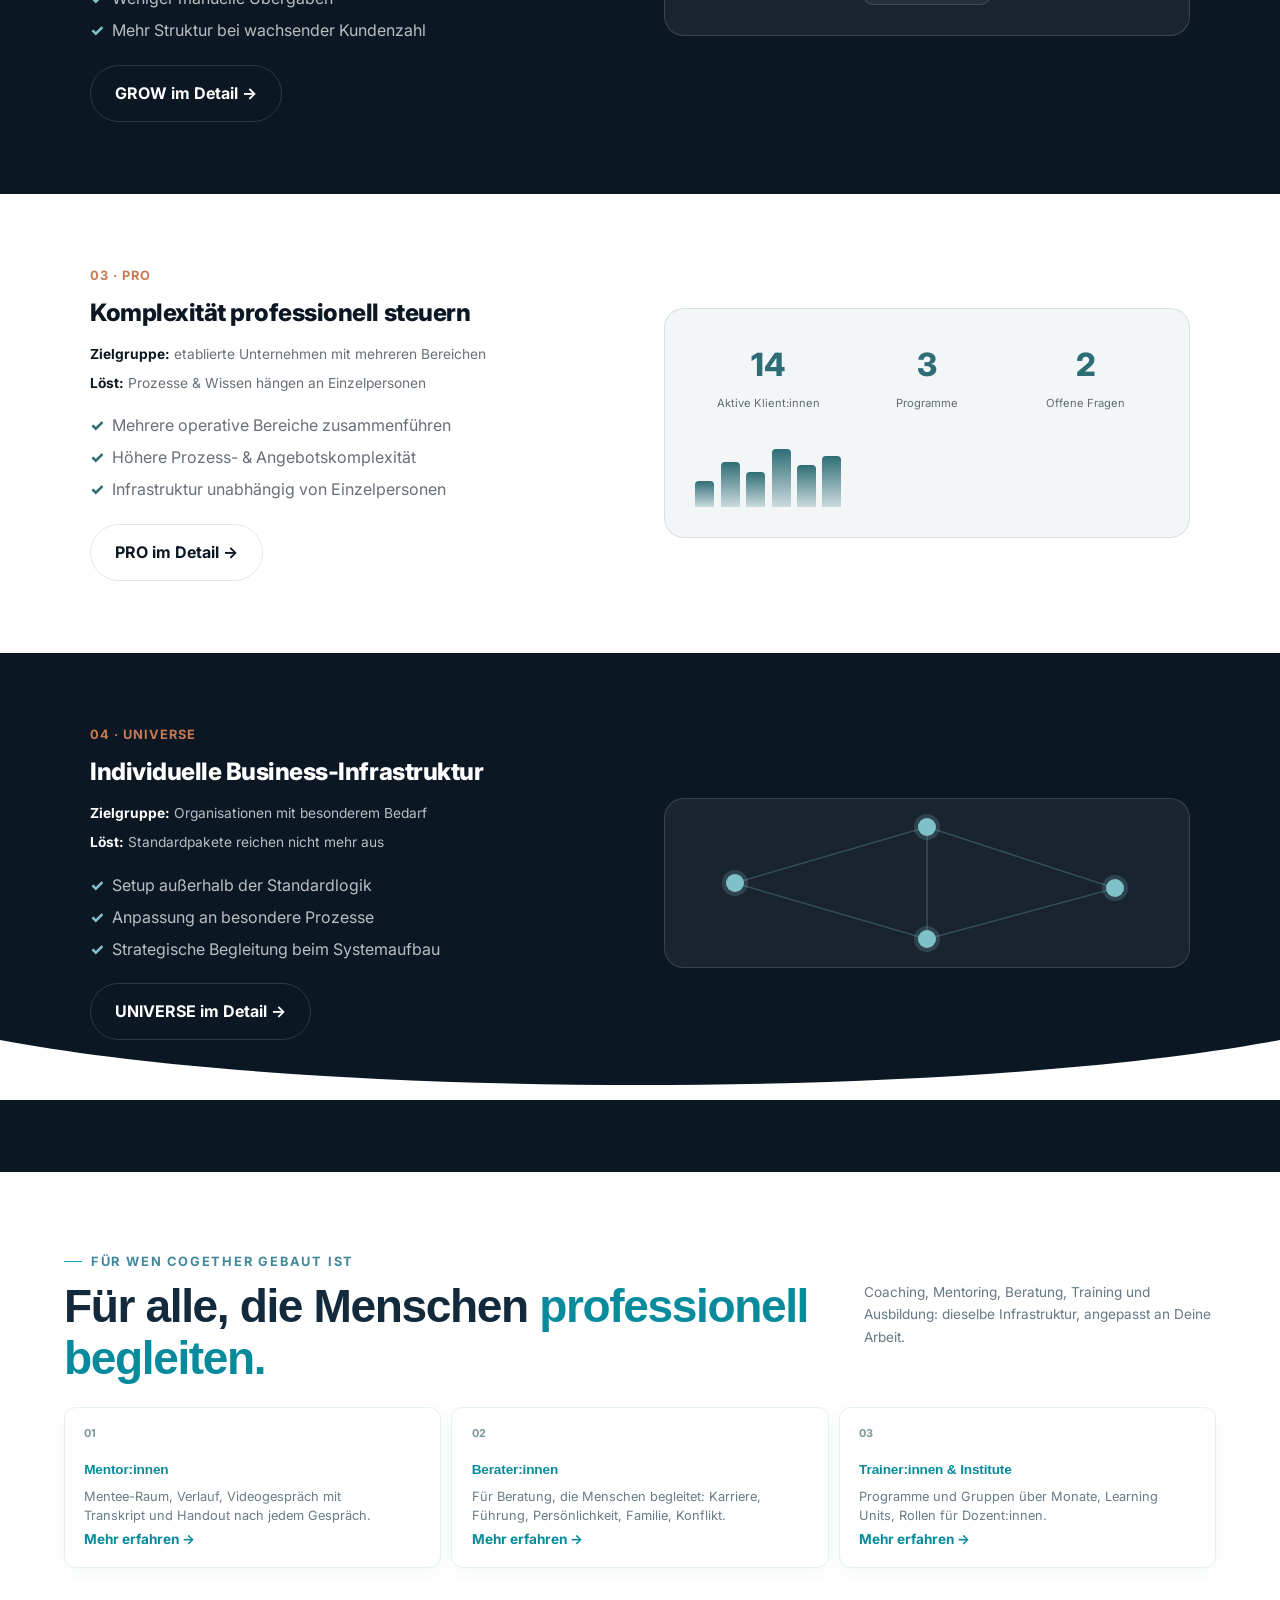
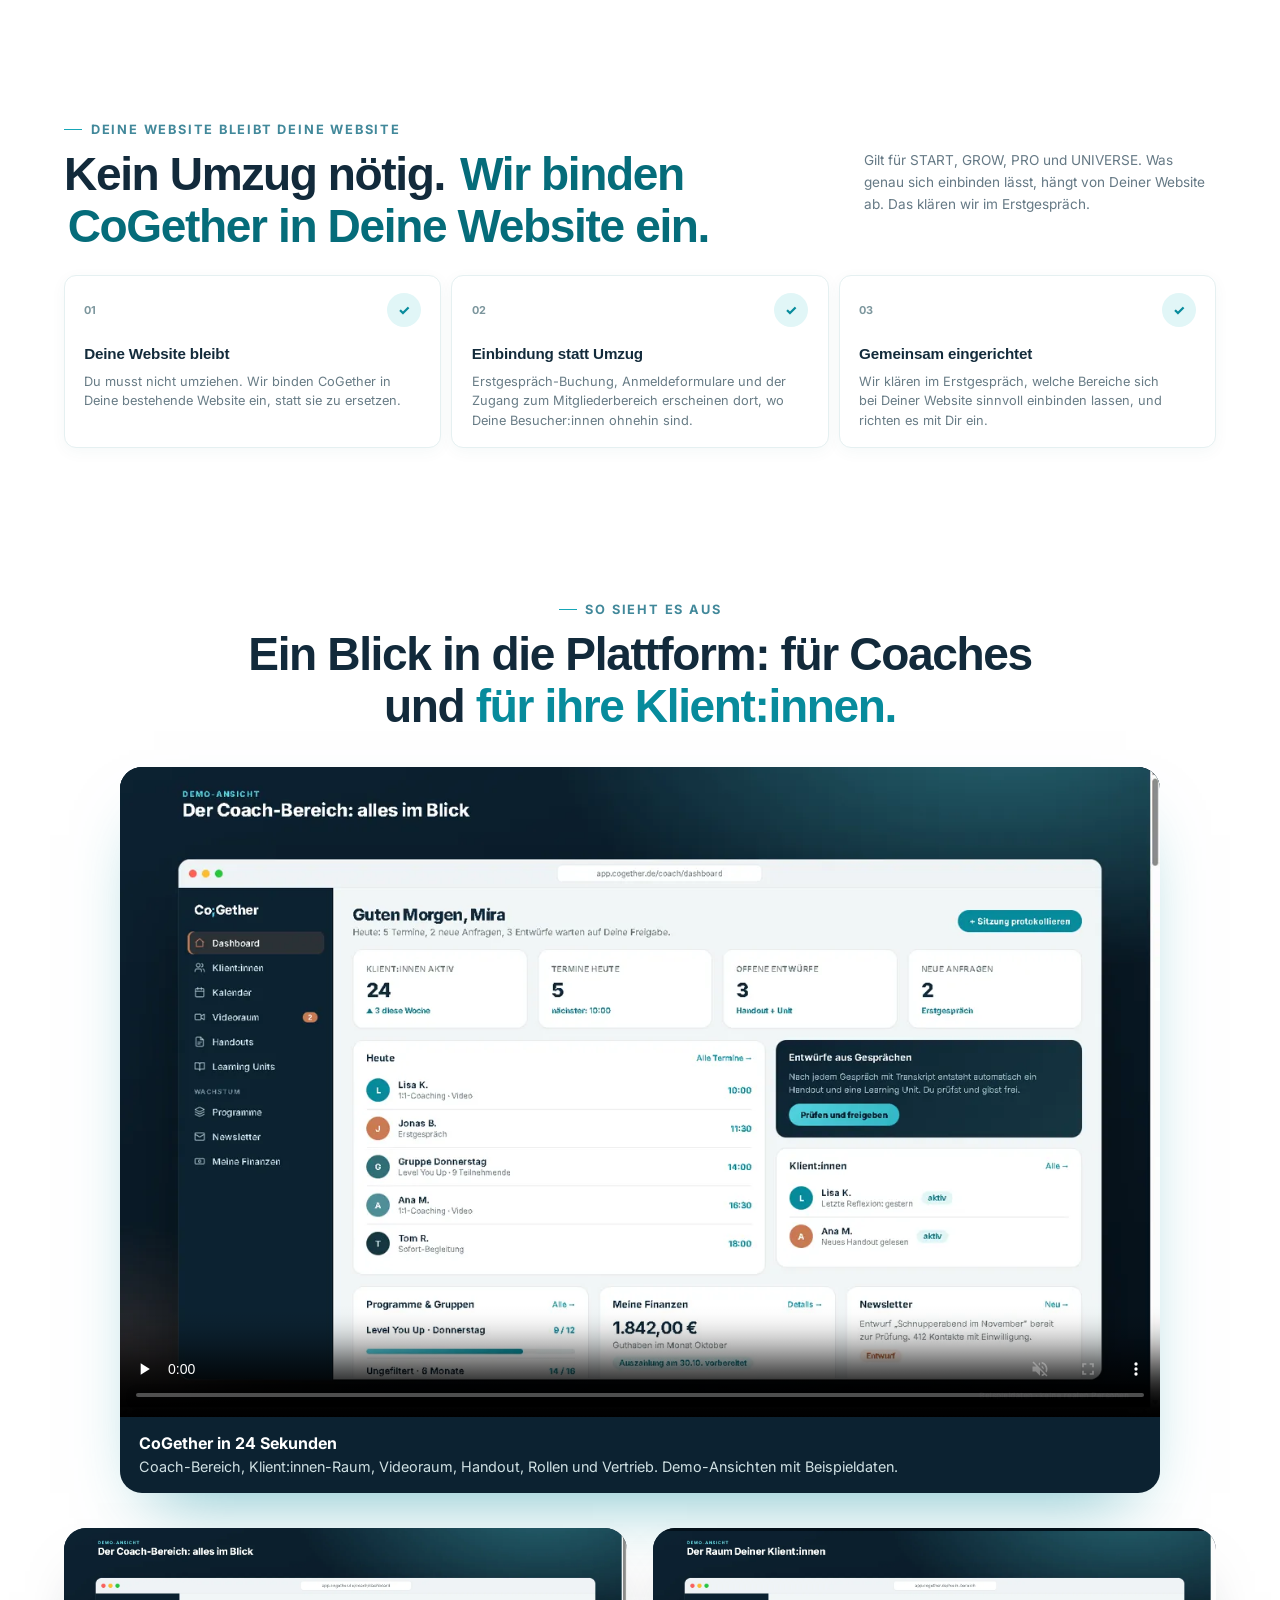
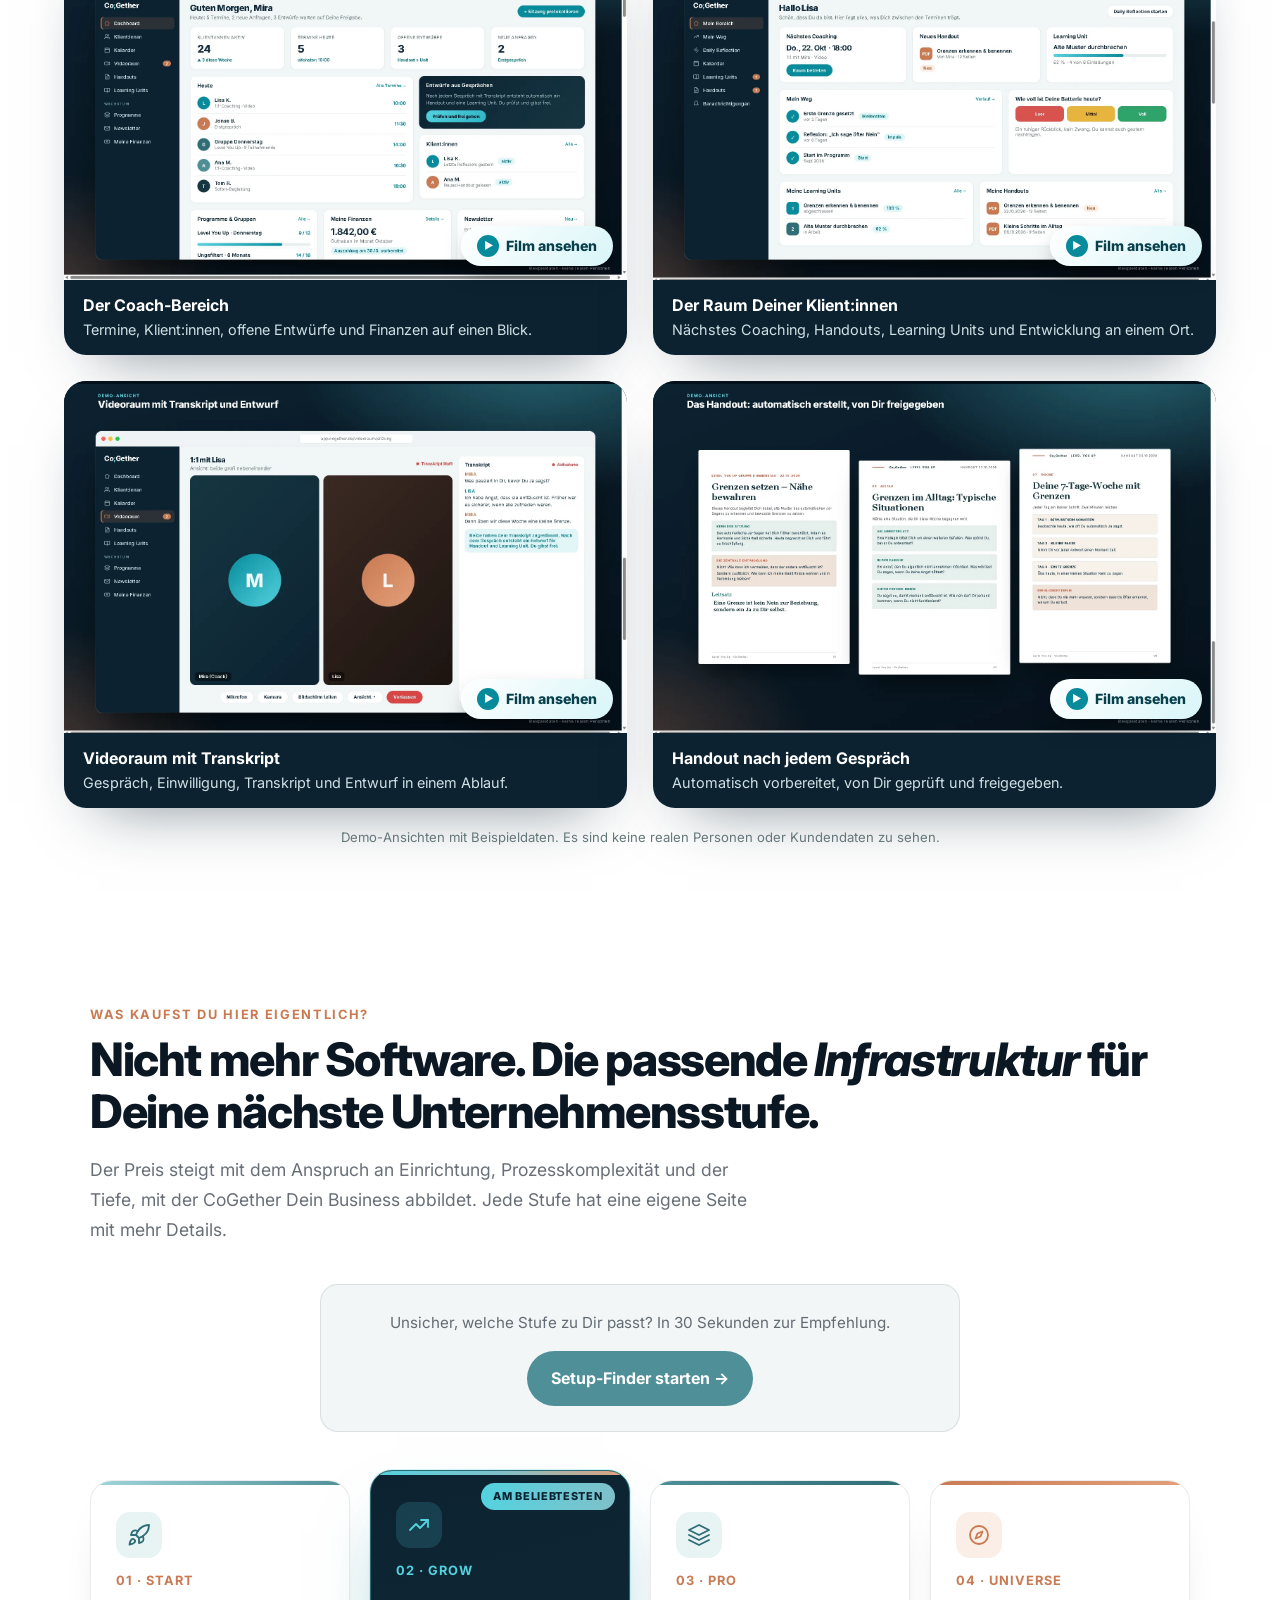
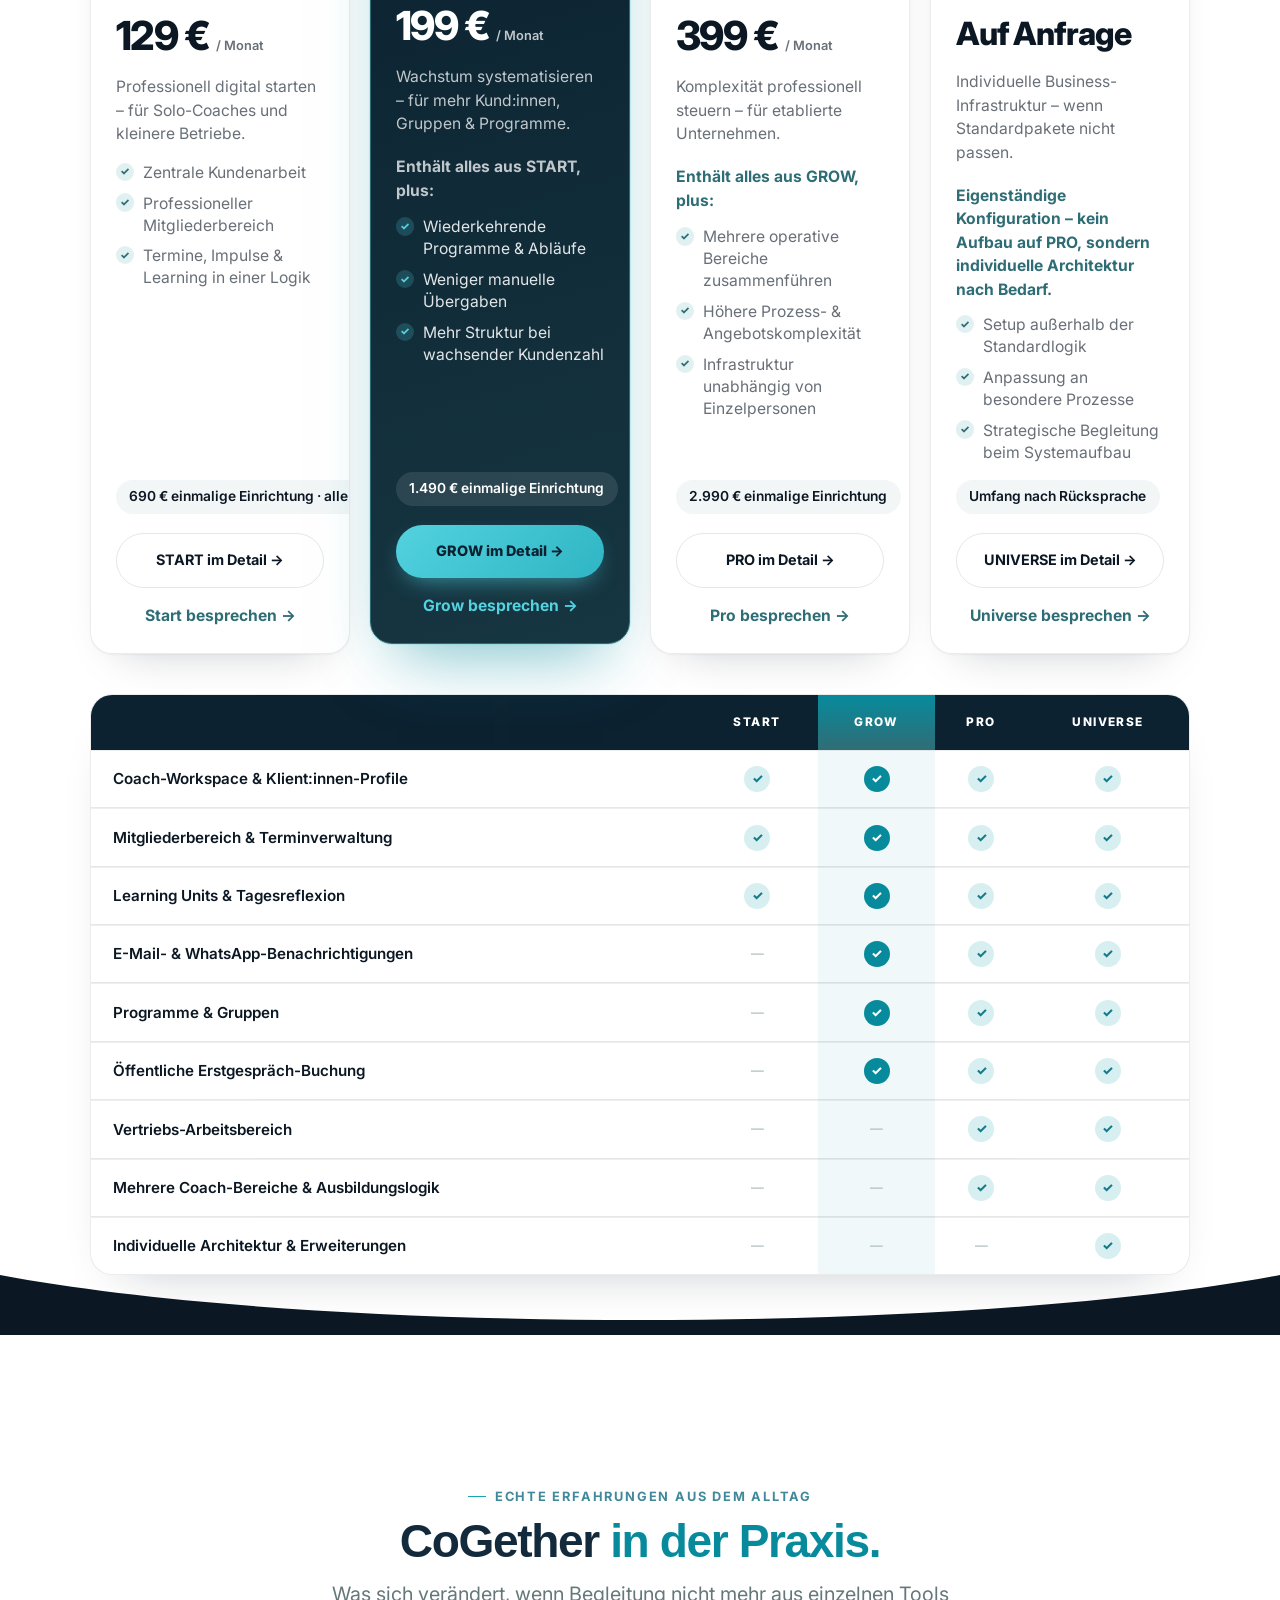
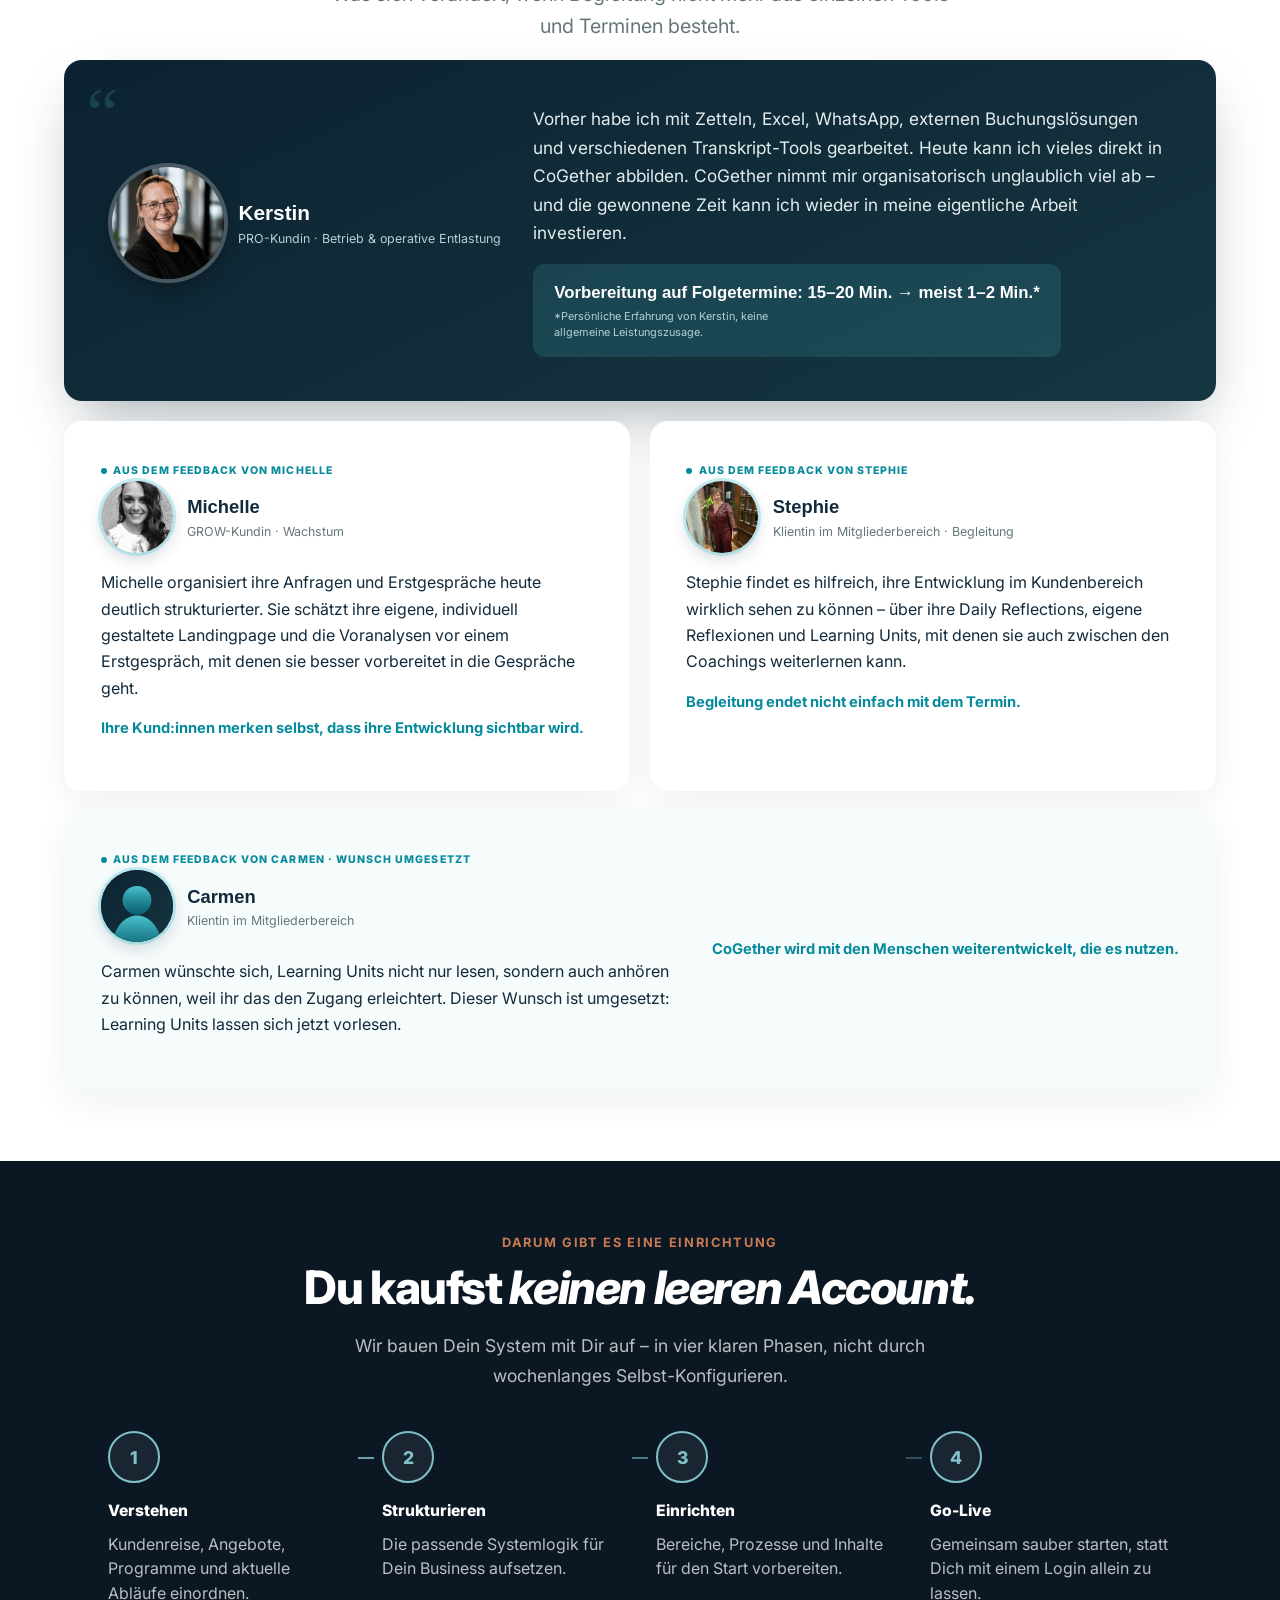
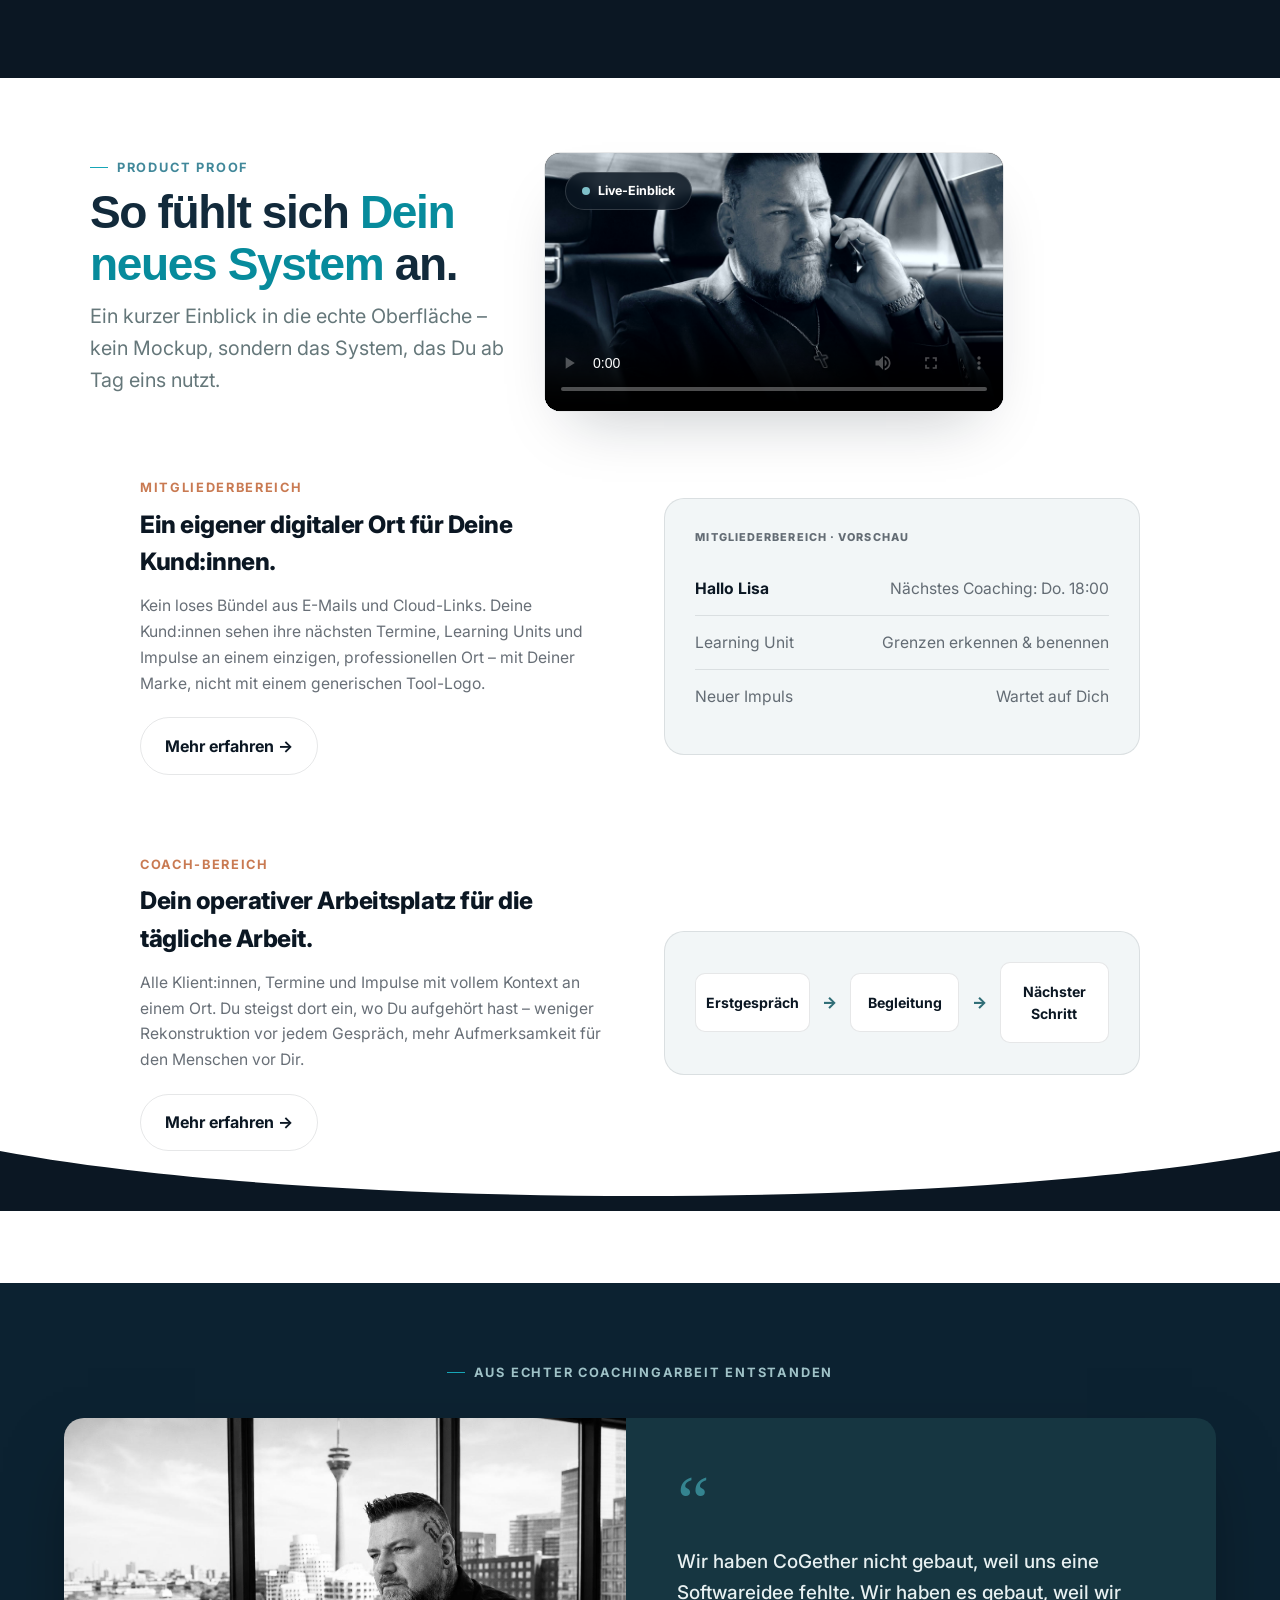
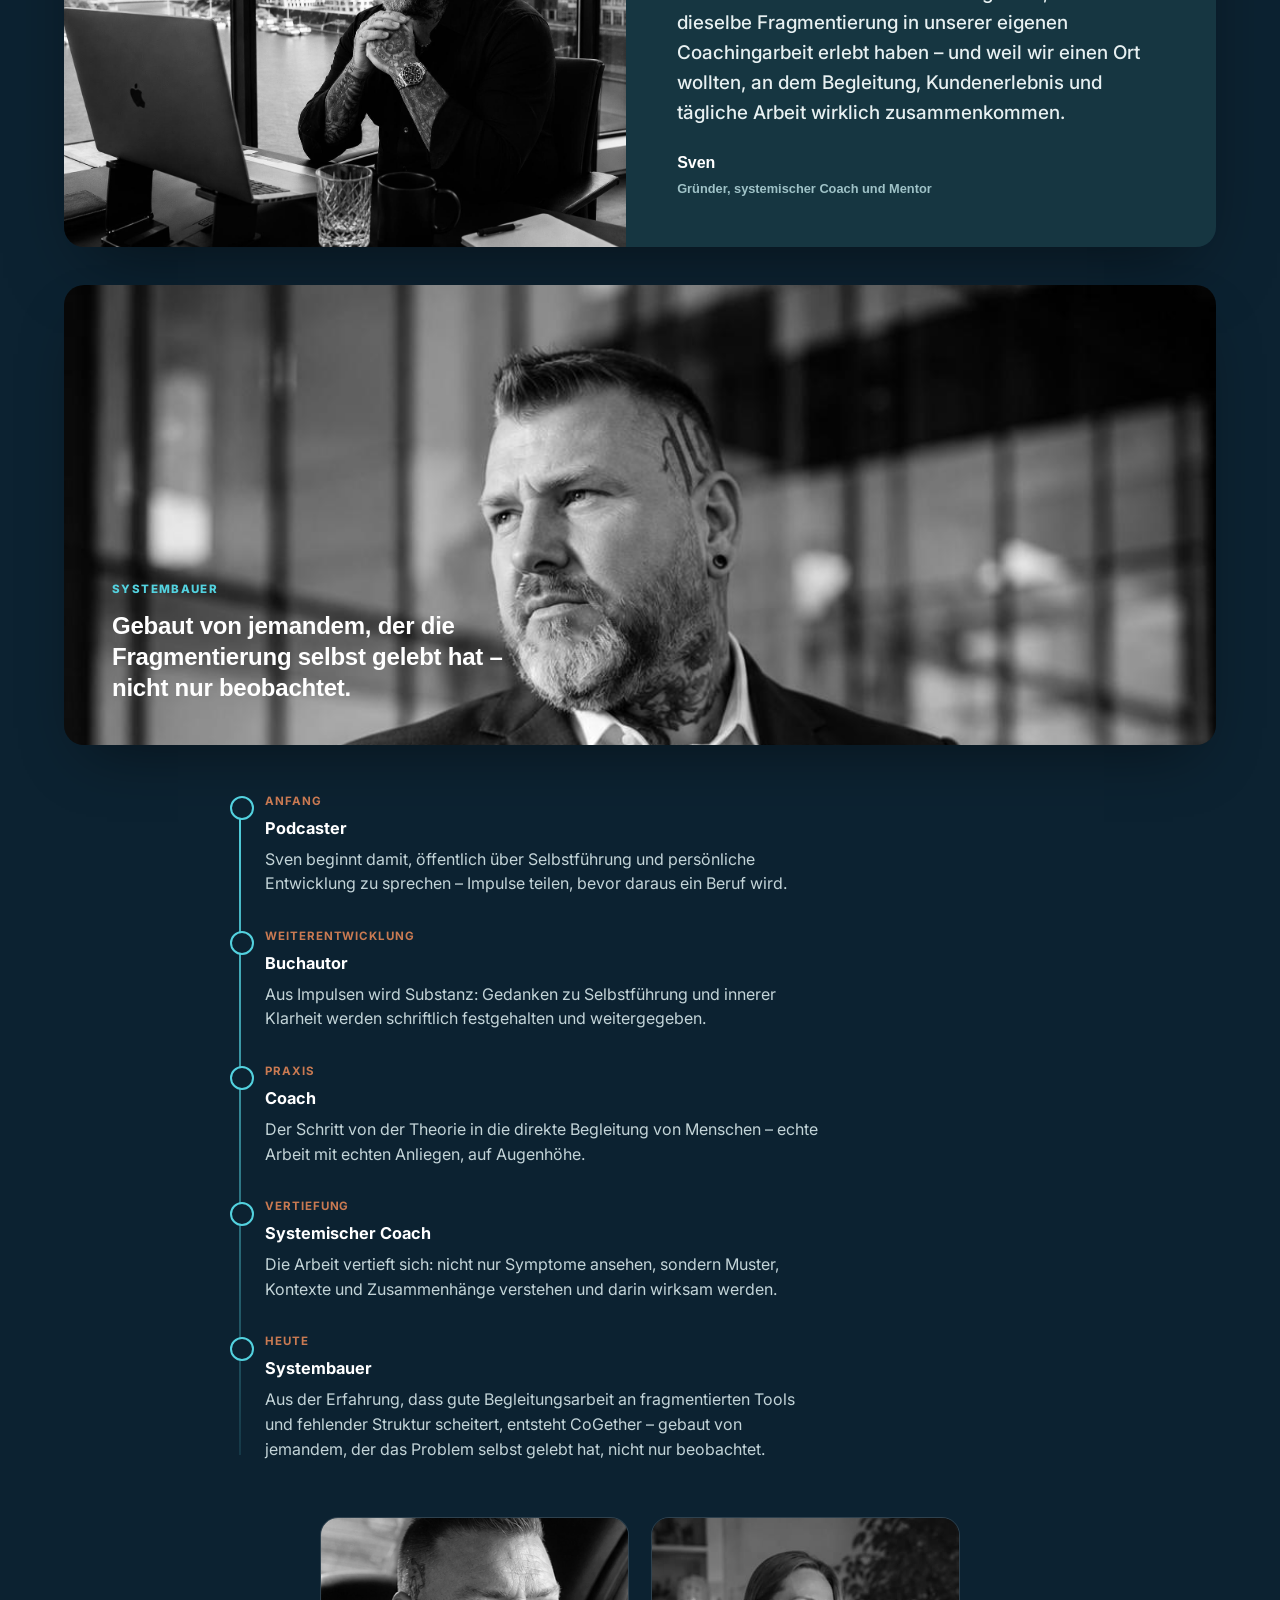
==== commit 50c25339: "Search-Console-Bestätigung (sven@cogether.de) Co-Authored-By: Claude Sonnet 5.5 <noreply@anthropic.c" ====
--- a/index.html
+++ b/index.html
@@ -1,6 +1,7 @@
 <!doctype html>
 <html lang="de">
 <head>
+<meta name="google-site-verification" content="iupjkLmwhsNf78JQqq4HCa2NGsq32zPkmmhn2tqIpj8" />
 <meta charset="utf-8">
 <meta name="viewport" content="width=device-width, initial-scale=1">
 <title>Coaching Software für Coaches &amp; Berater:innen | CoGether</title>
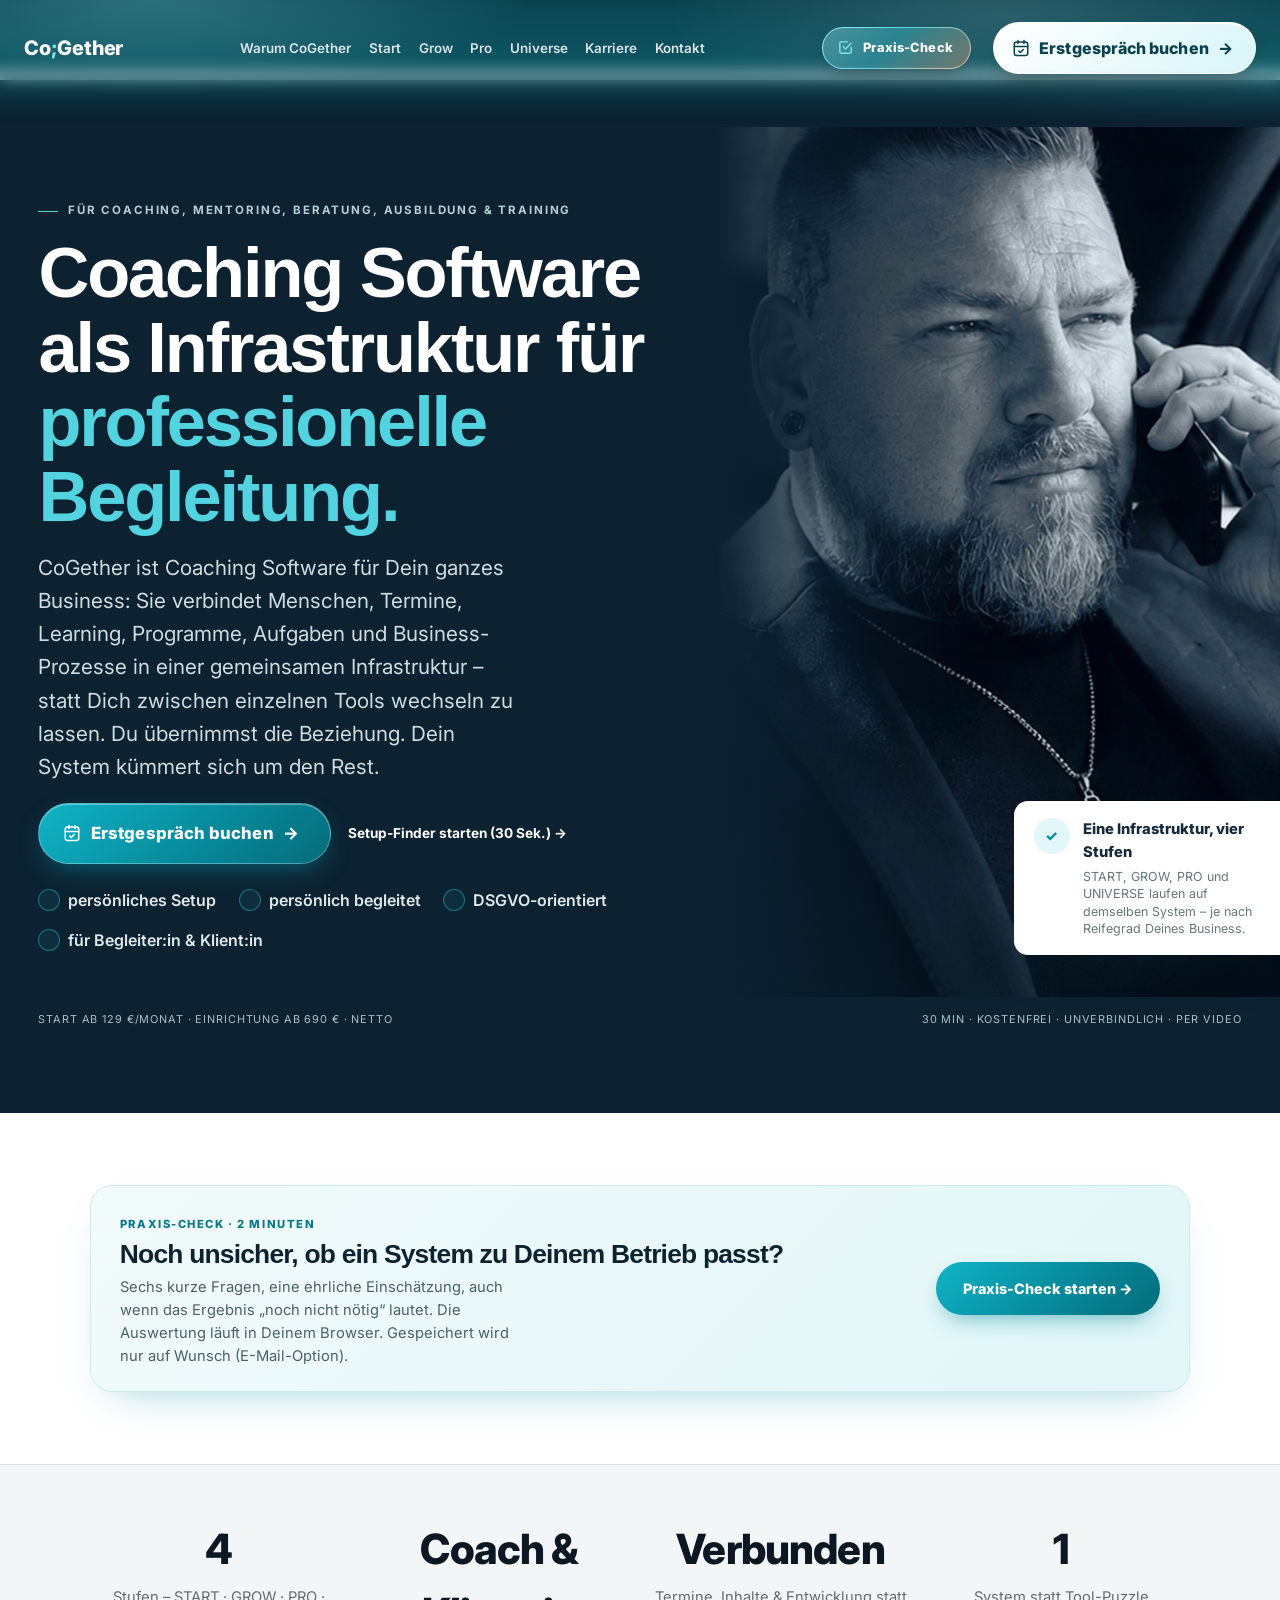
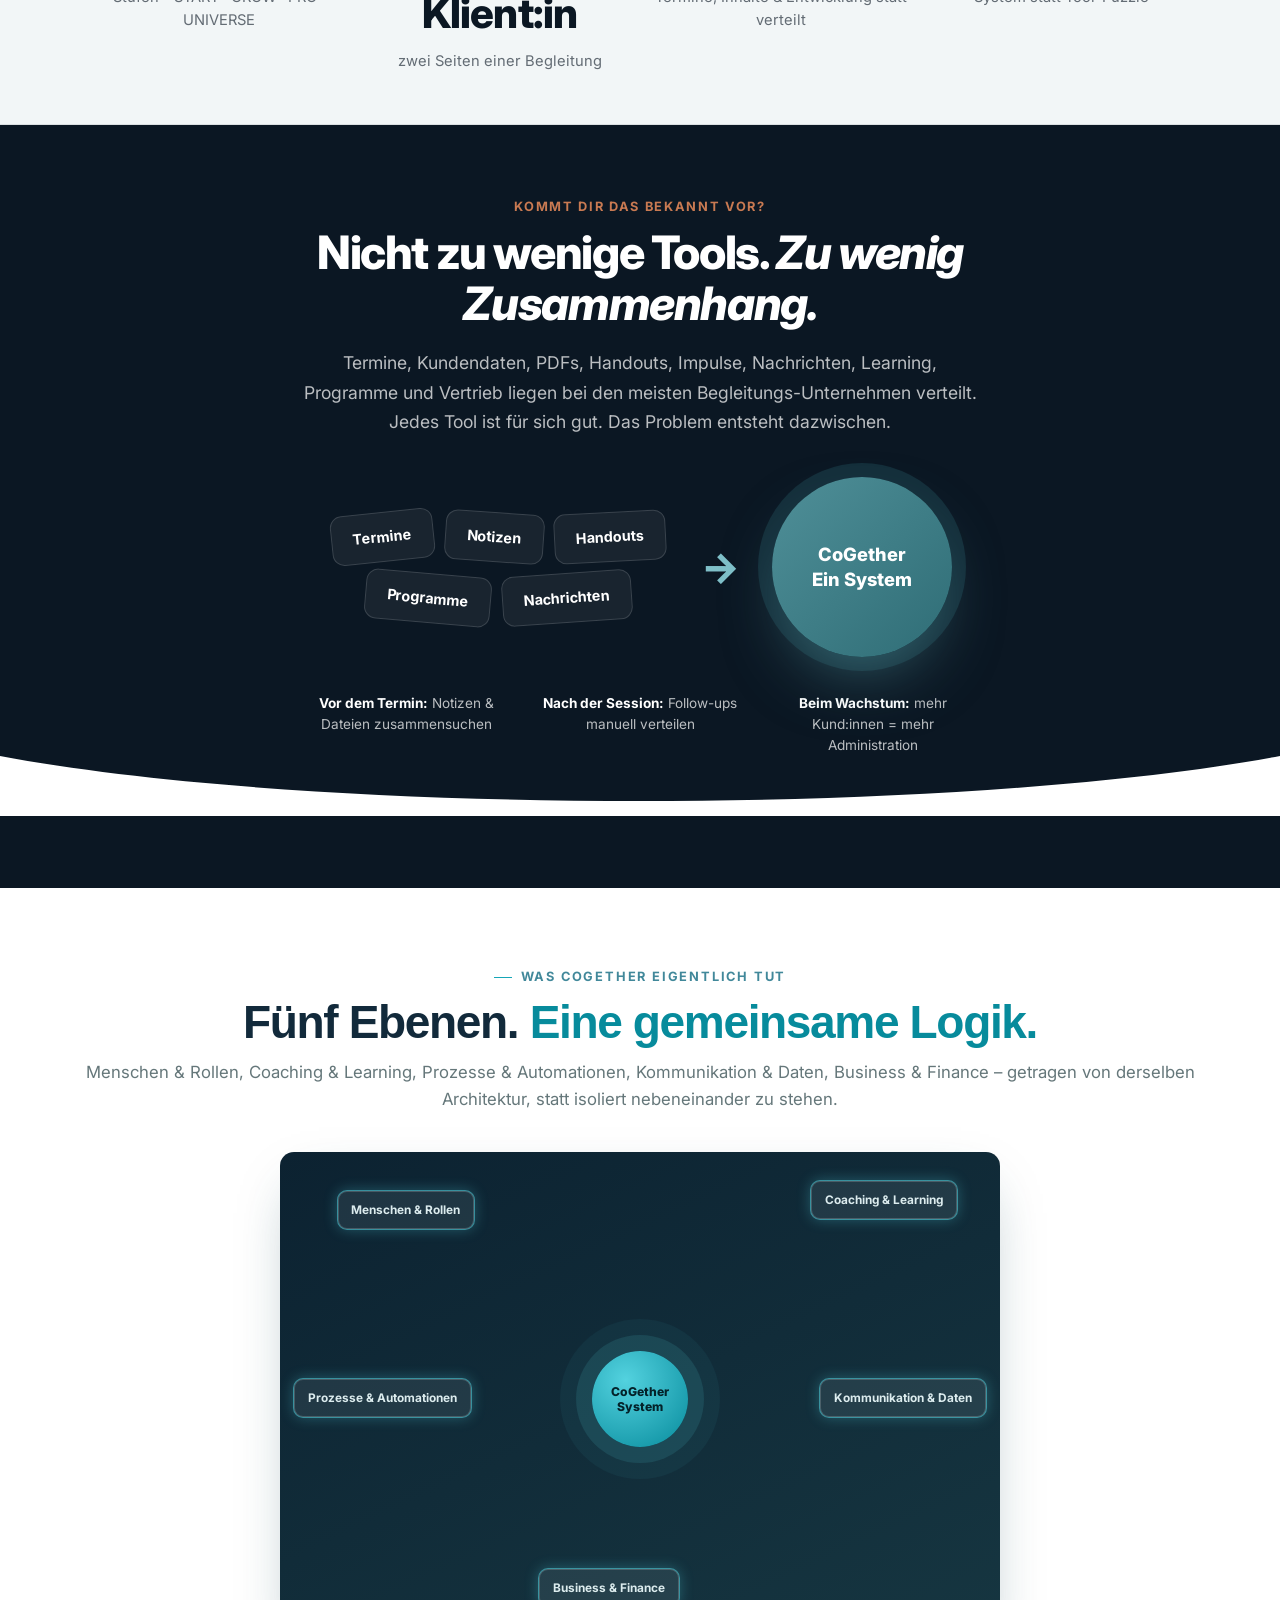
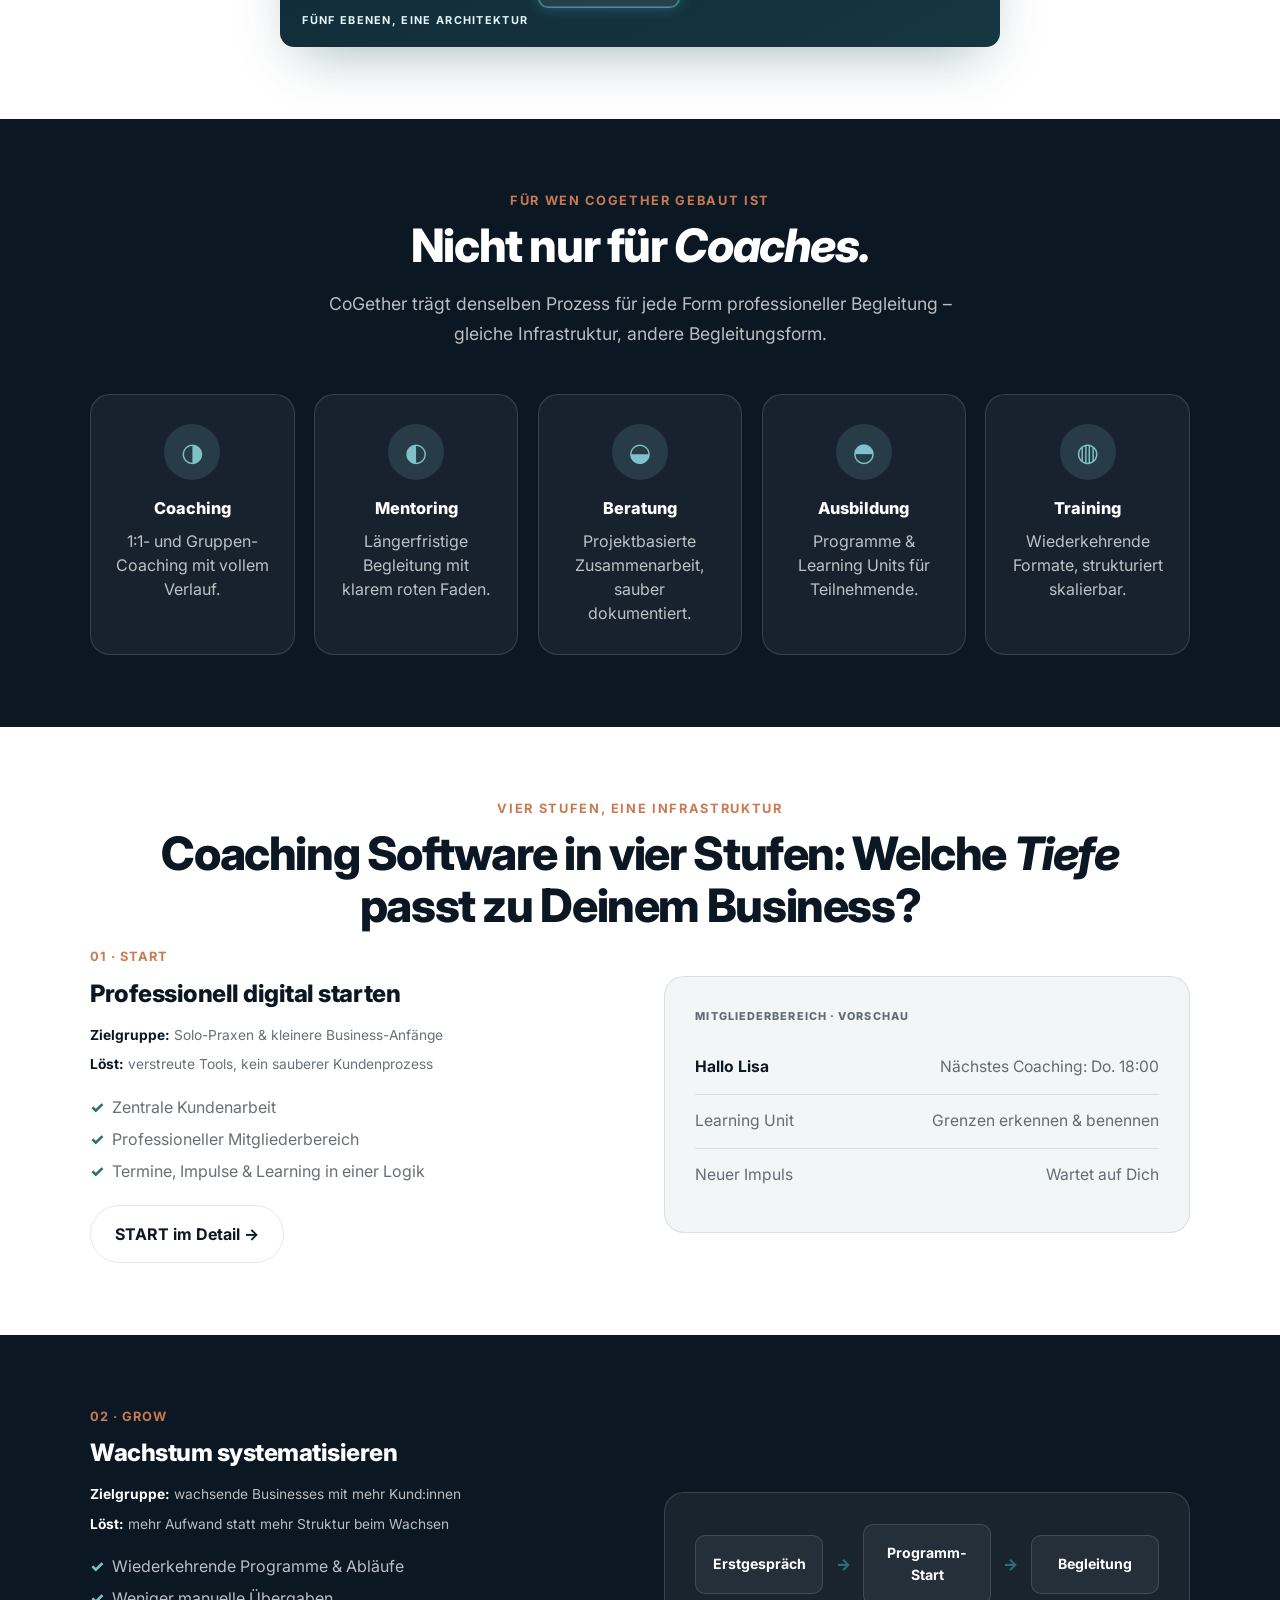
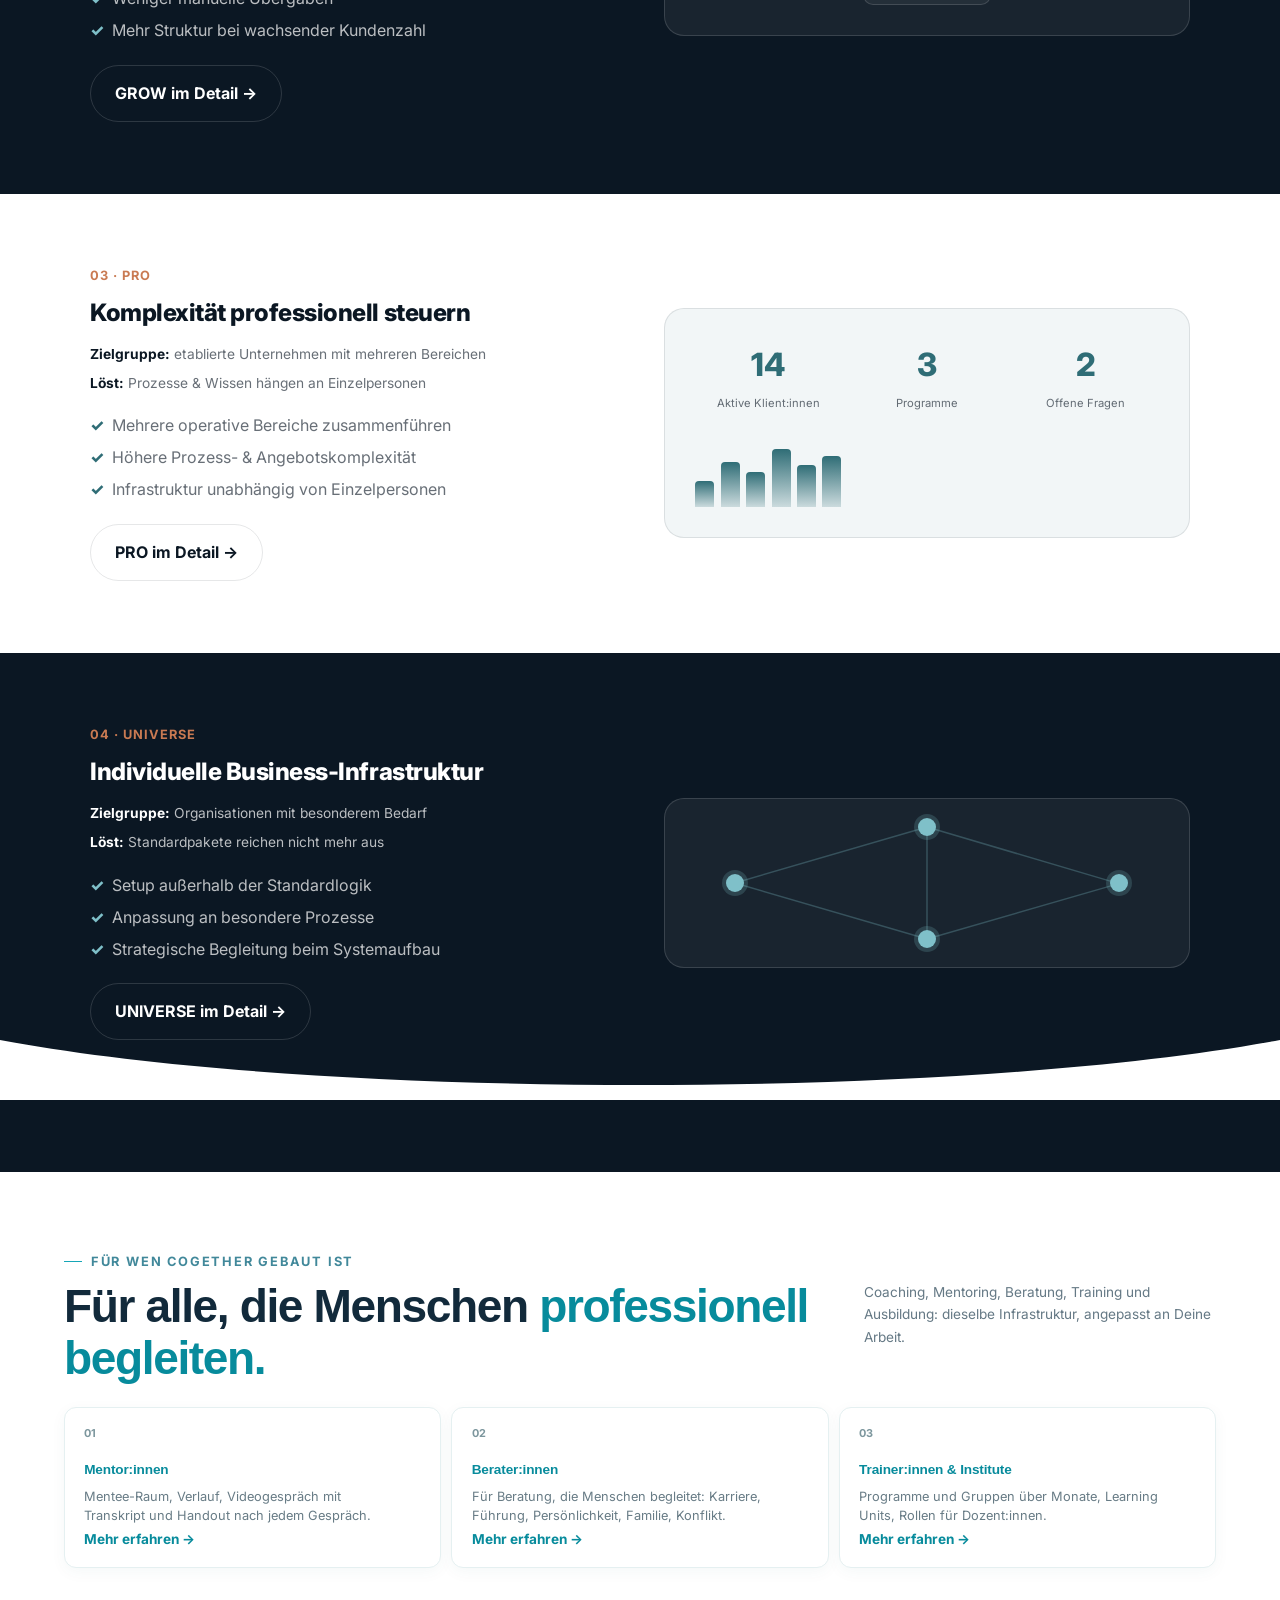
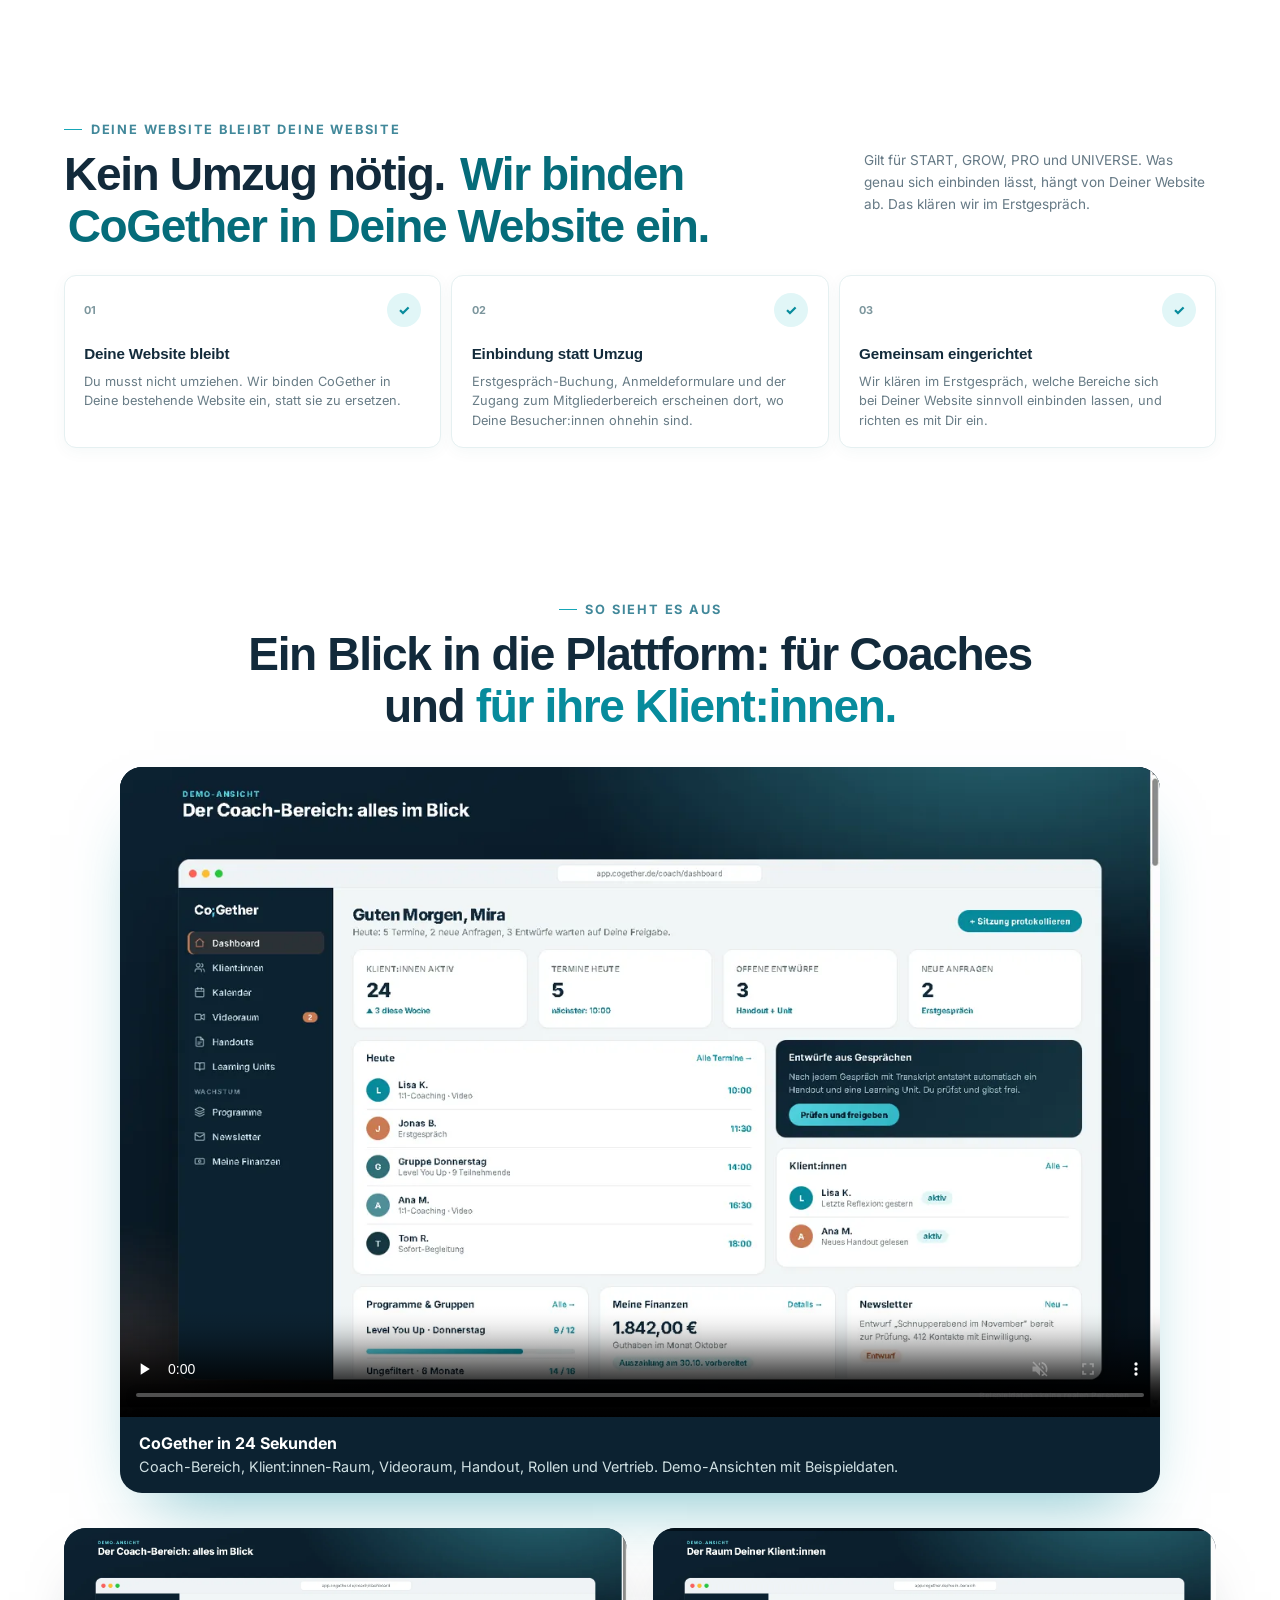
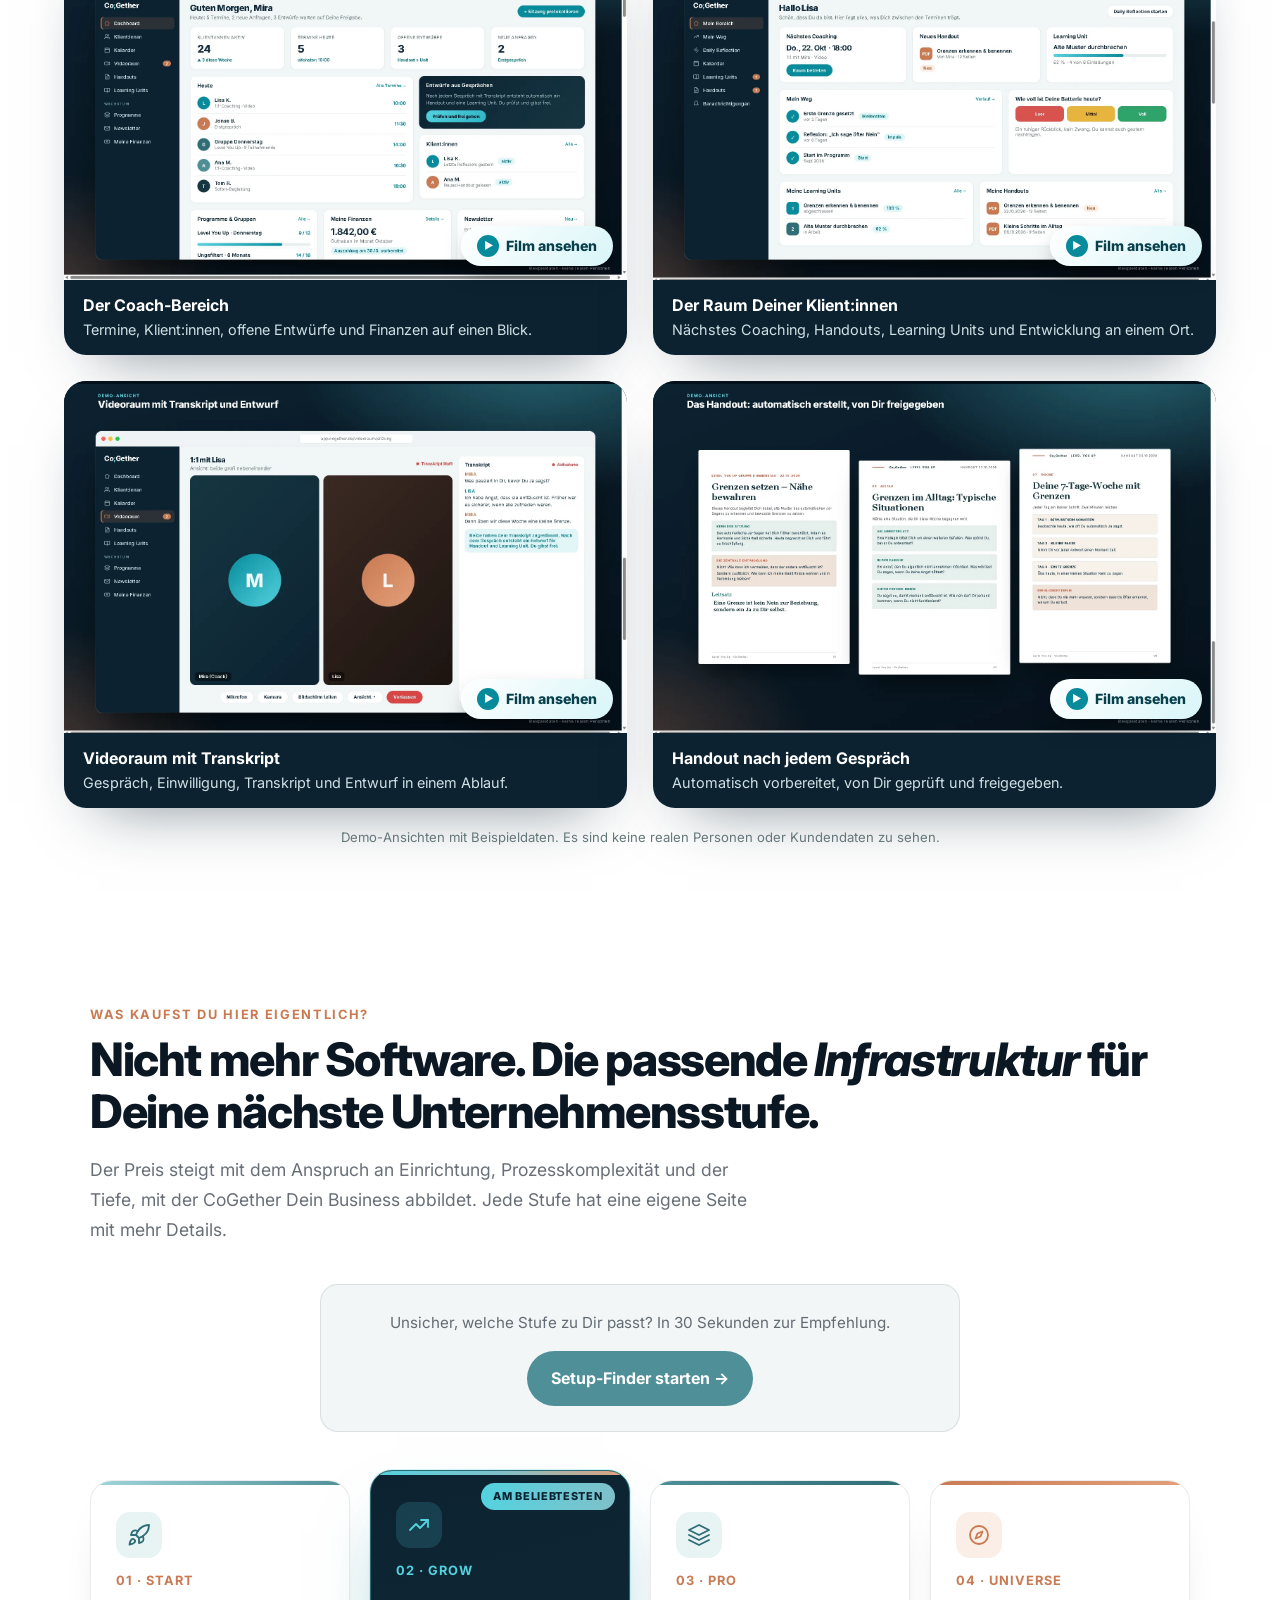
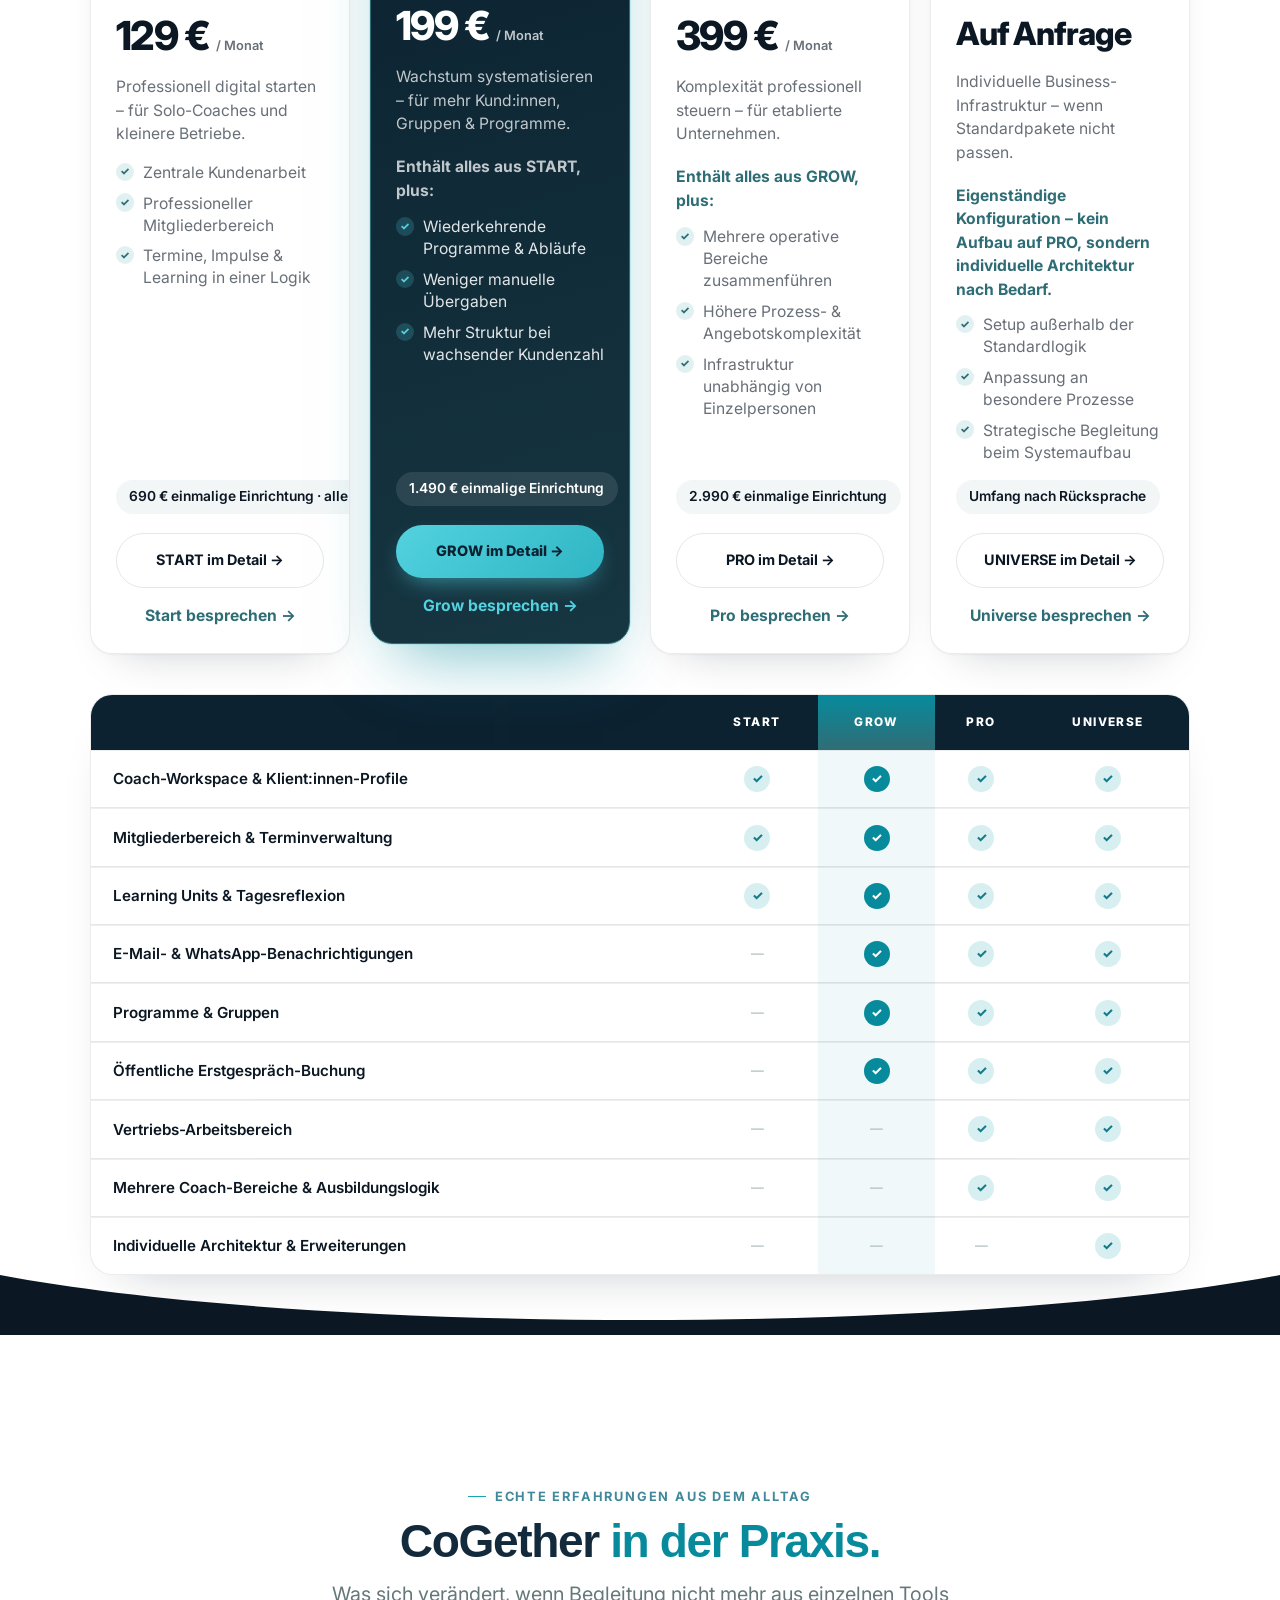
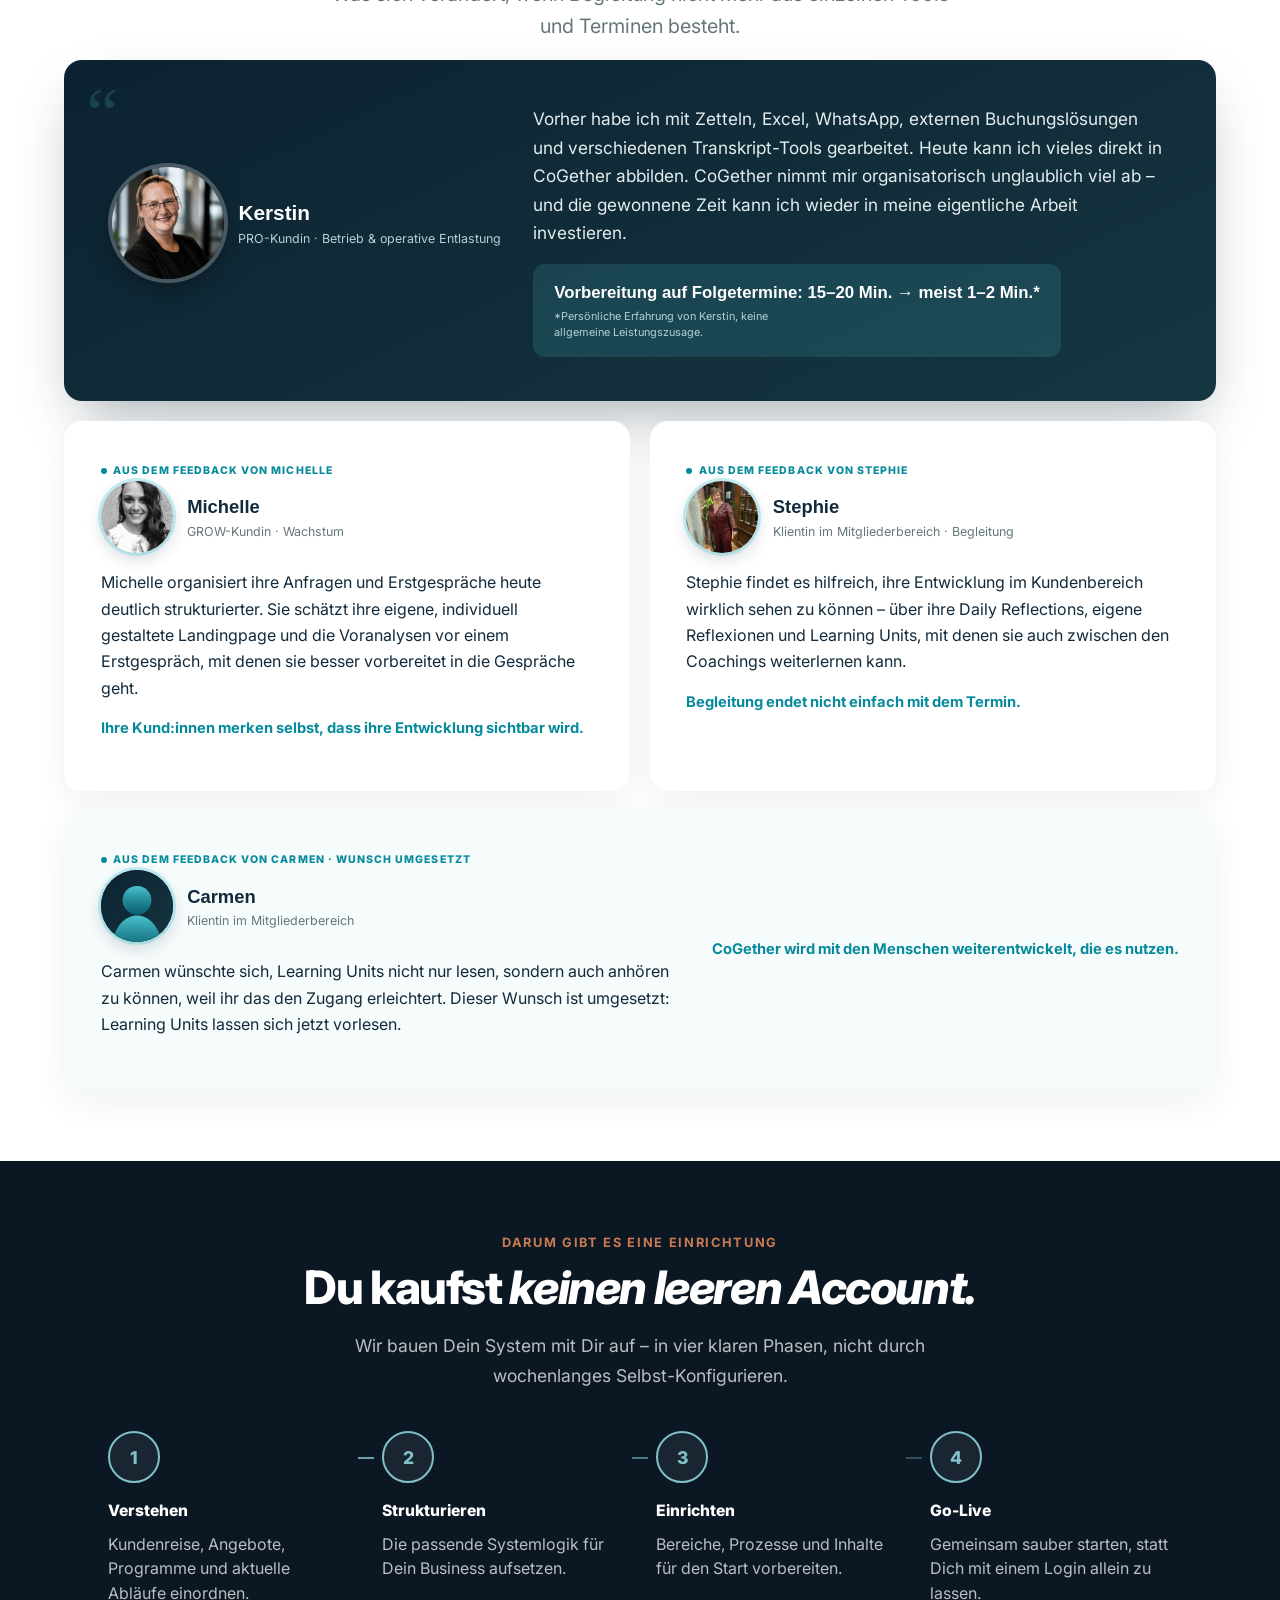
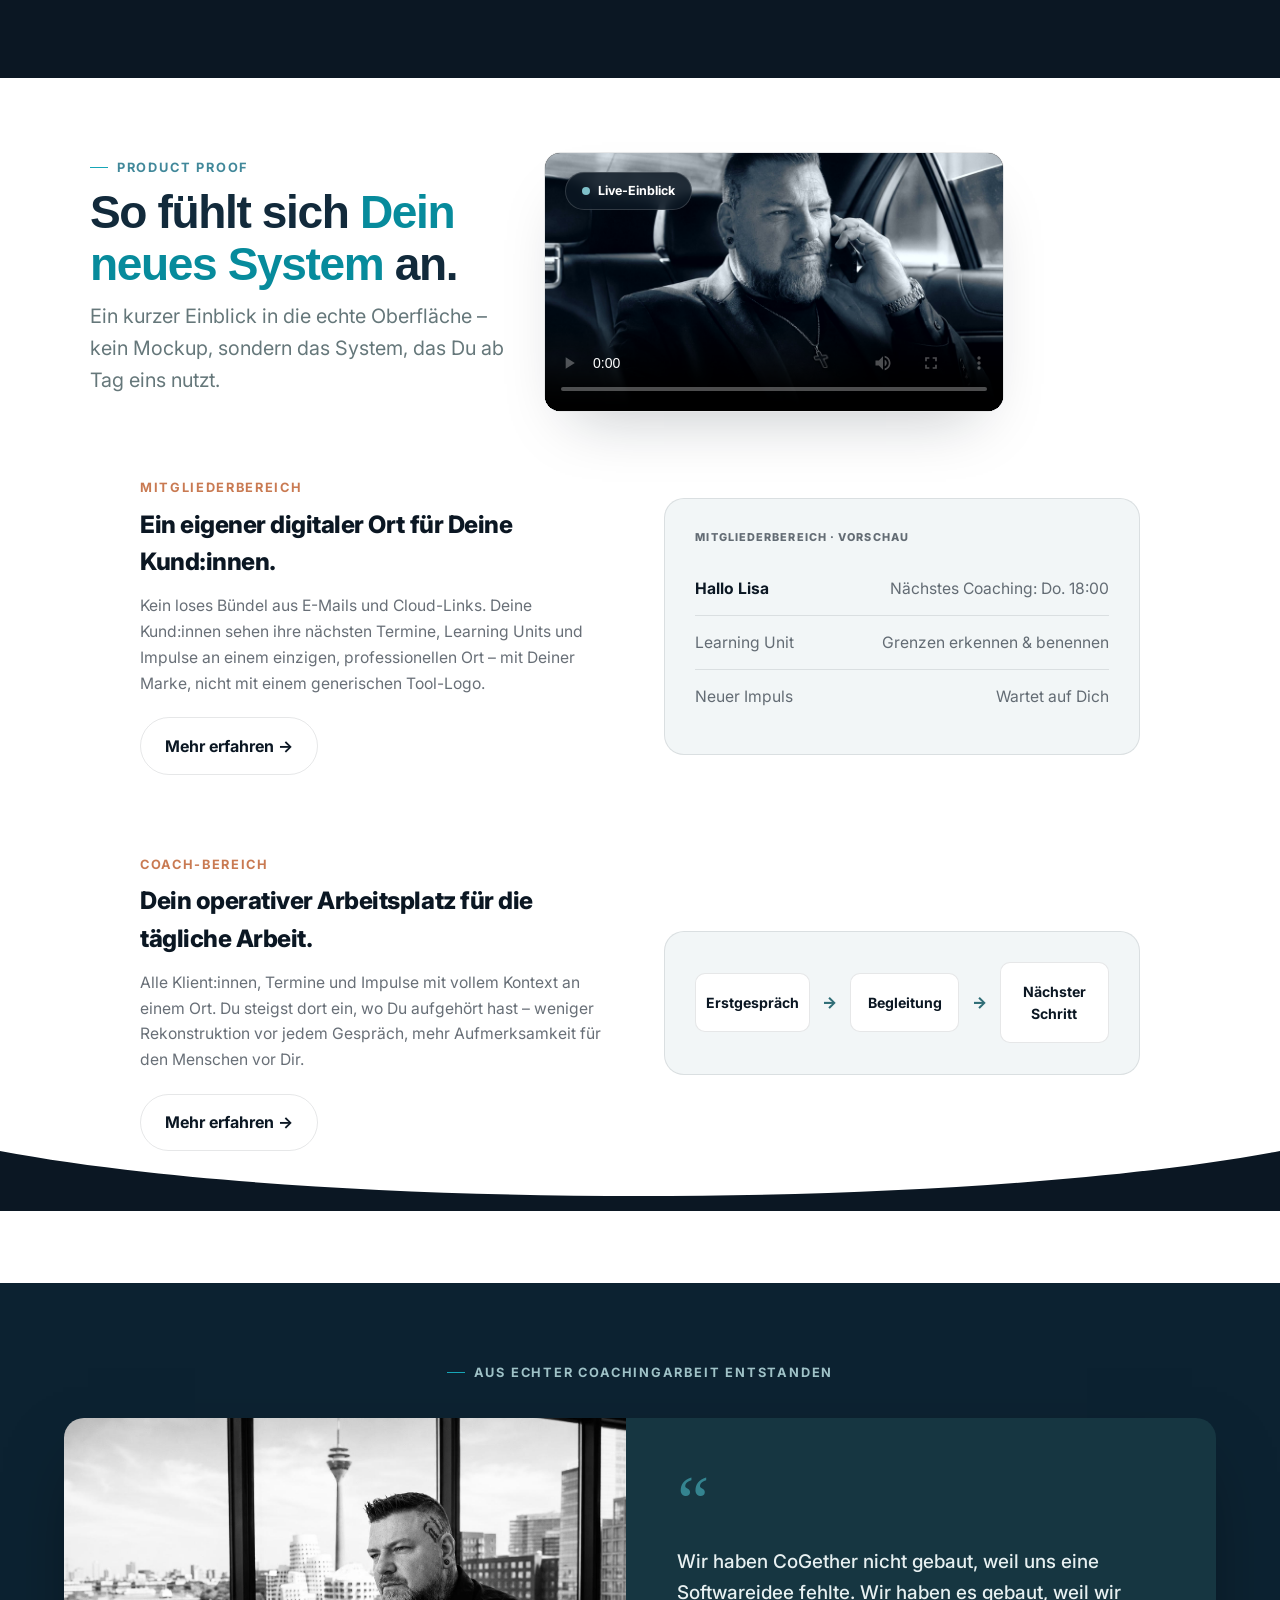
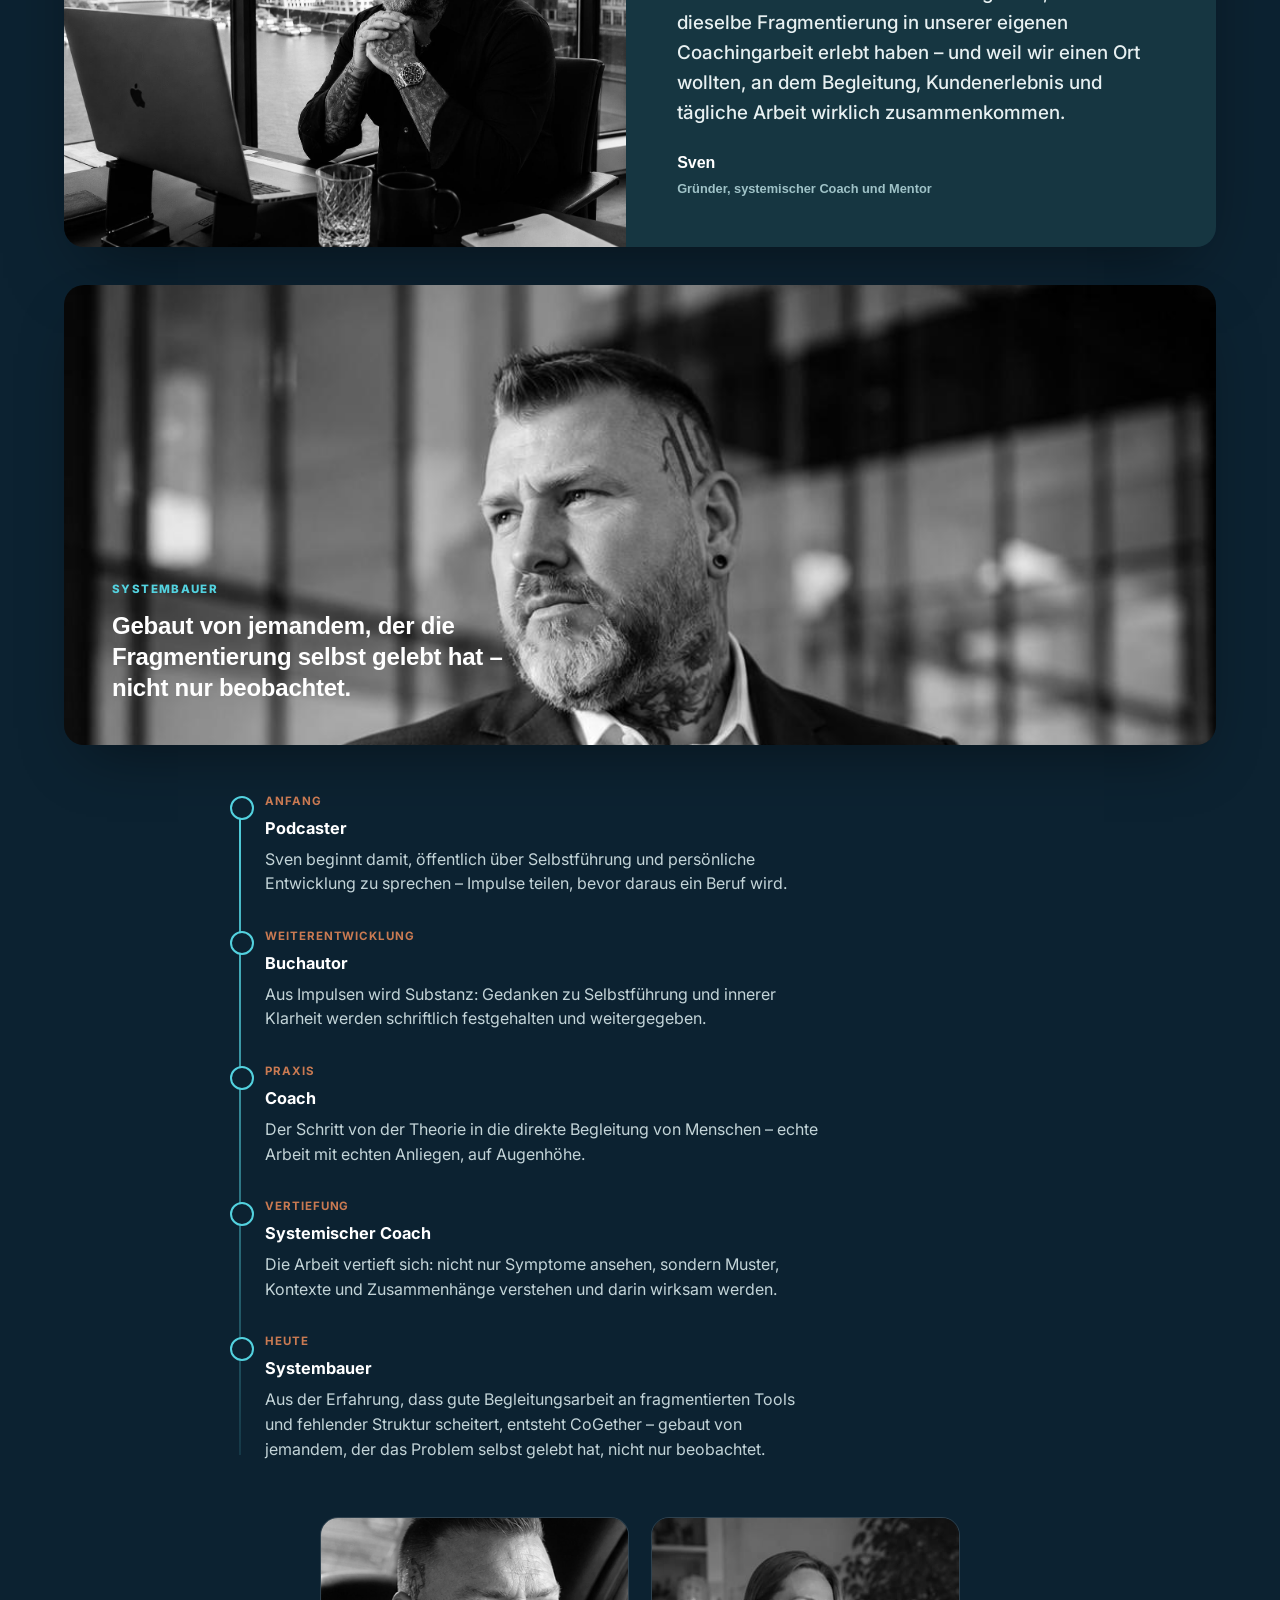
==== commit 876c63a1: "Anonyme Seitenaufruf-Zaehlung (cogether.de/pv) und Datenschutz angepasst Co-Authored-By: Claude Sonn" ====
--- a/index.html
+++ b/index.html
@@ -907,5 +907,5 @@
 <script>/* CoGether Herkunftsmessung: ohne Cookies, ohne Speicherung im Browser; nur beim Einstieg von aussen */(function(){try{var r=document.referrer,h="";try{h=r?new URL(r).host:""}catch(e){}var q=new URLSearchParams(location.search);if(h===location.host&&!q.get("utm_source"))return;var id=crypto.randomUUID?crypto.randomUUID():"10000000-1000-4000-8000-100000000000".replace(/[018]/g,function(c){return(c^crypto.getRandomValues(new Uint8Array(1))[0]&15>>c/4).toString(16)});var p=new URLSearchParams({url:location.href,ref:r,vid:id});["utm_source","utm_medium","utm_campaign","utm_content","utm_term"].forEach(function(k){var x=q.get(k);if(x)p.set(k,x)});navigator.sendBeacon("https://cogether.de/wp-json/cogether/v1/growth/beacon?"+p.toString())}catch(e){}})();</script>
 <script src="/assets/lightbox.js?v=1" defer></script>
 <script src="/assets/network-anim.js?v=2" defer></script>
-</body>
+<script>(function(){try{if(navigator.doNotTrack==='1'||navigator.globalPrivacyControl)return;navigator.sendBeacon('https://cogether.de/wp-json/cogether/v1/pv',new Blob([JSON.stringify({p:'software',u:location.pathname})],{type:'text/plain'}))}catch(e){}})();</script></body>
 </html>
